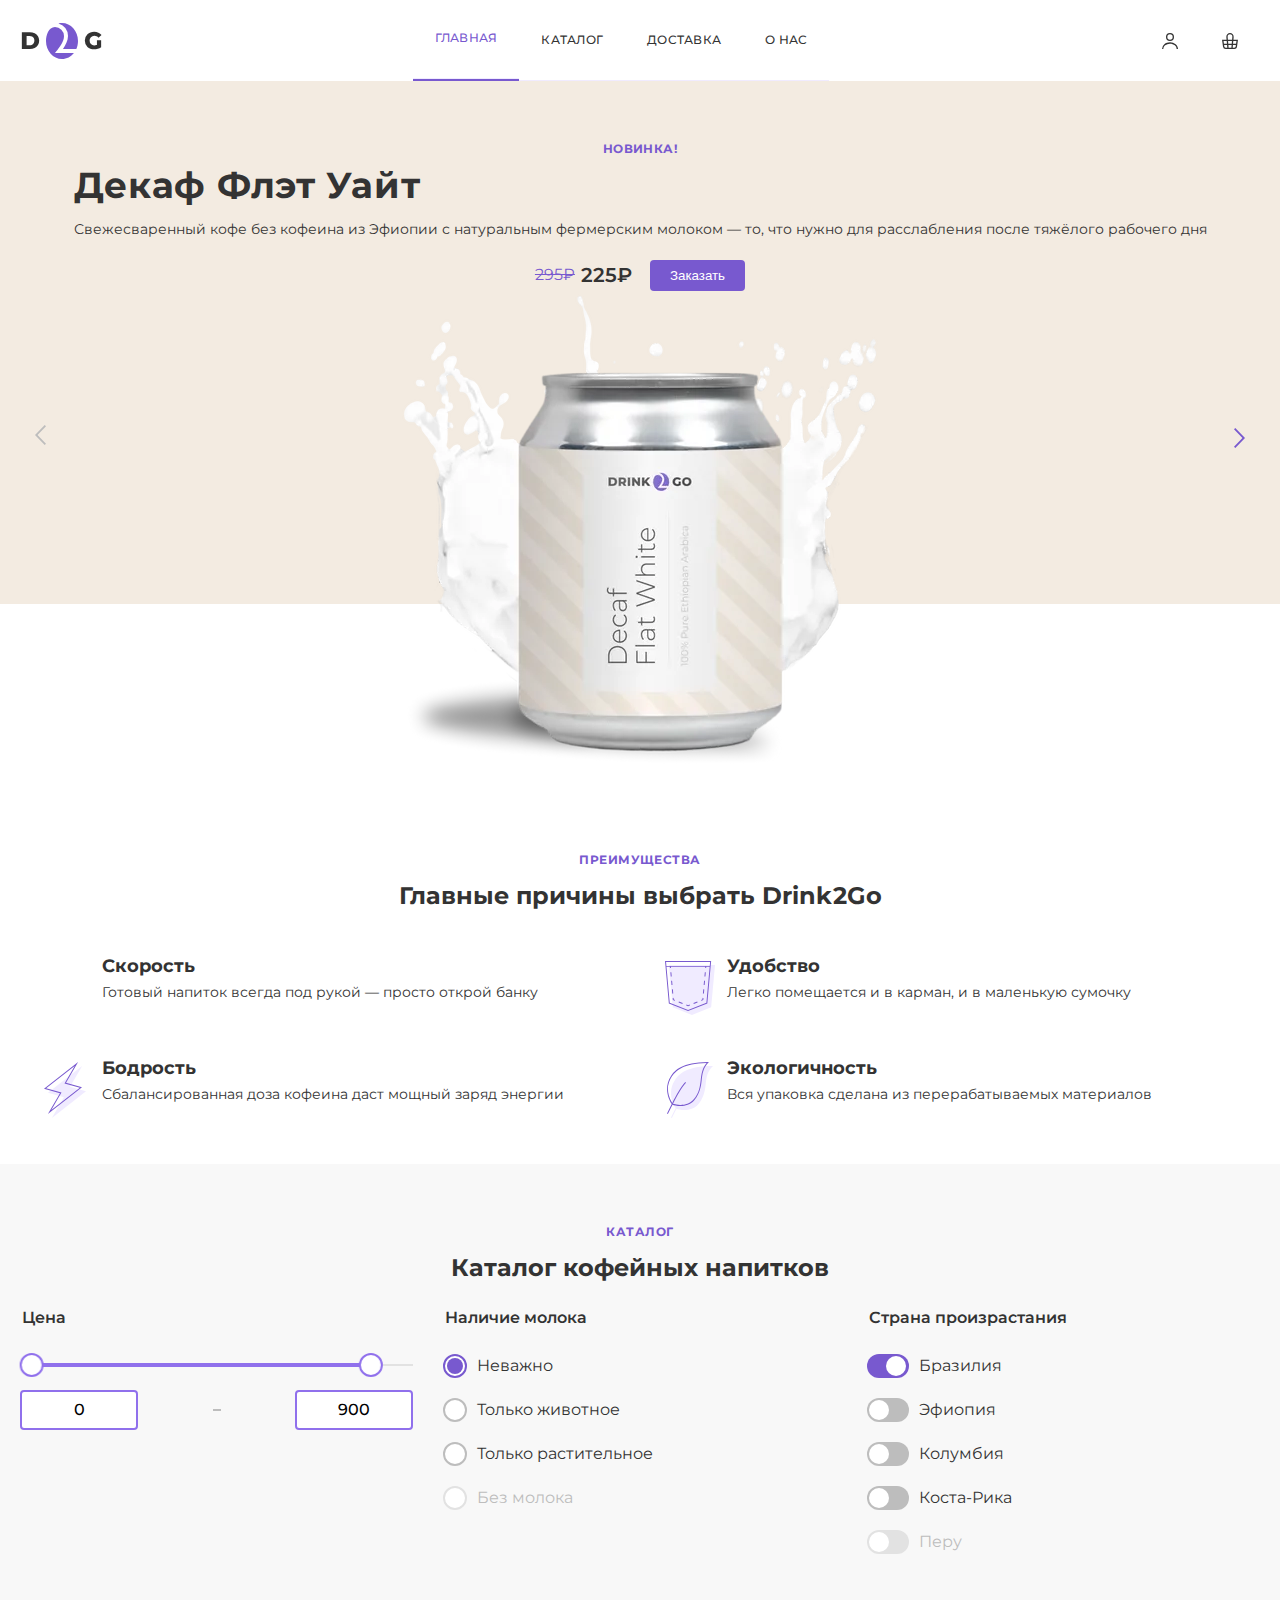
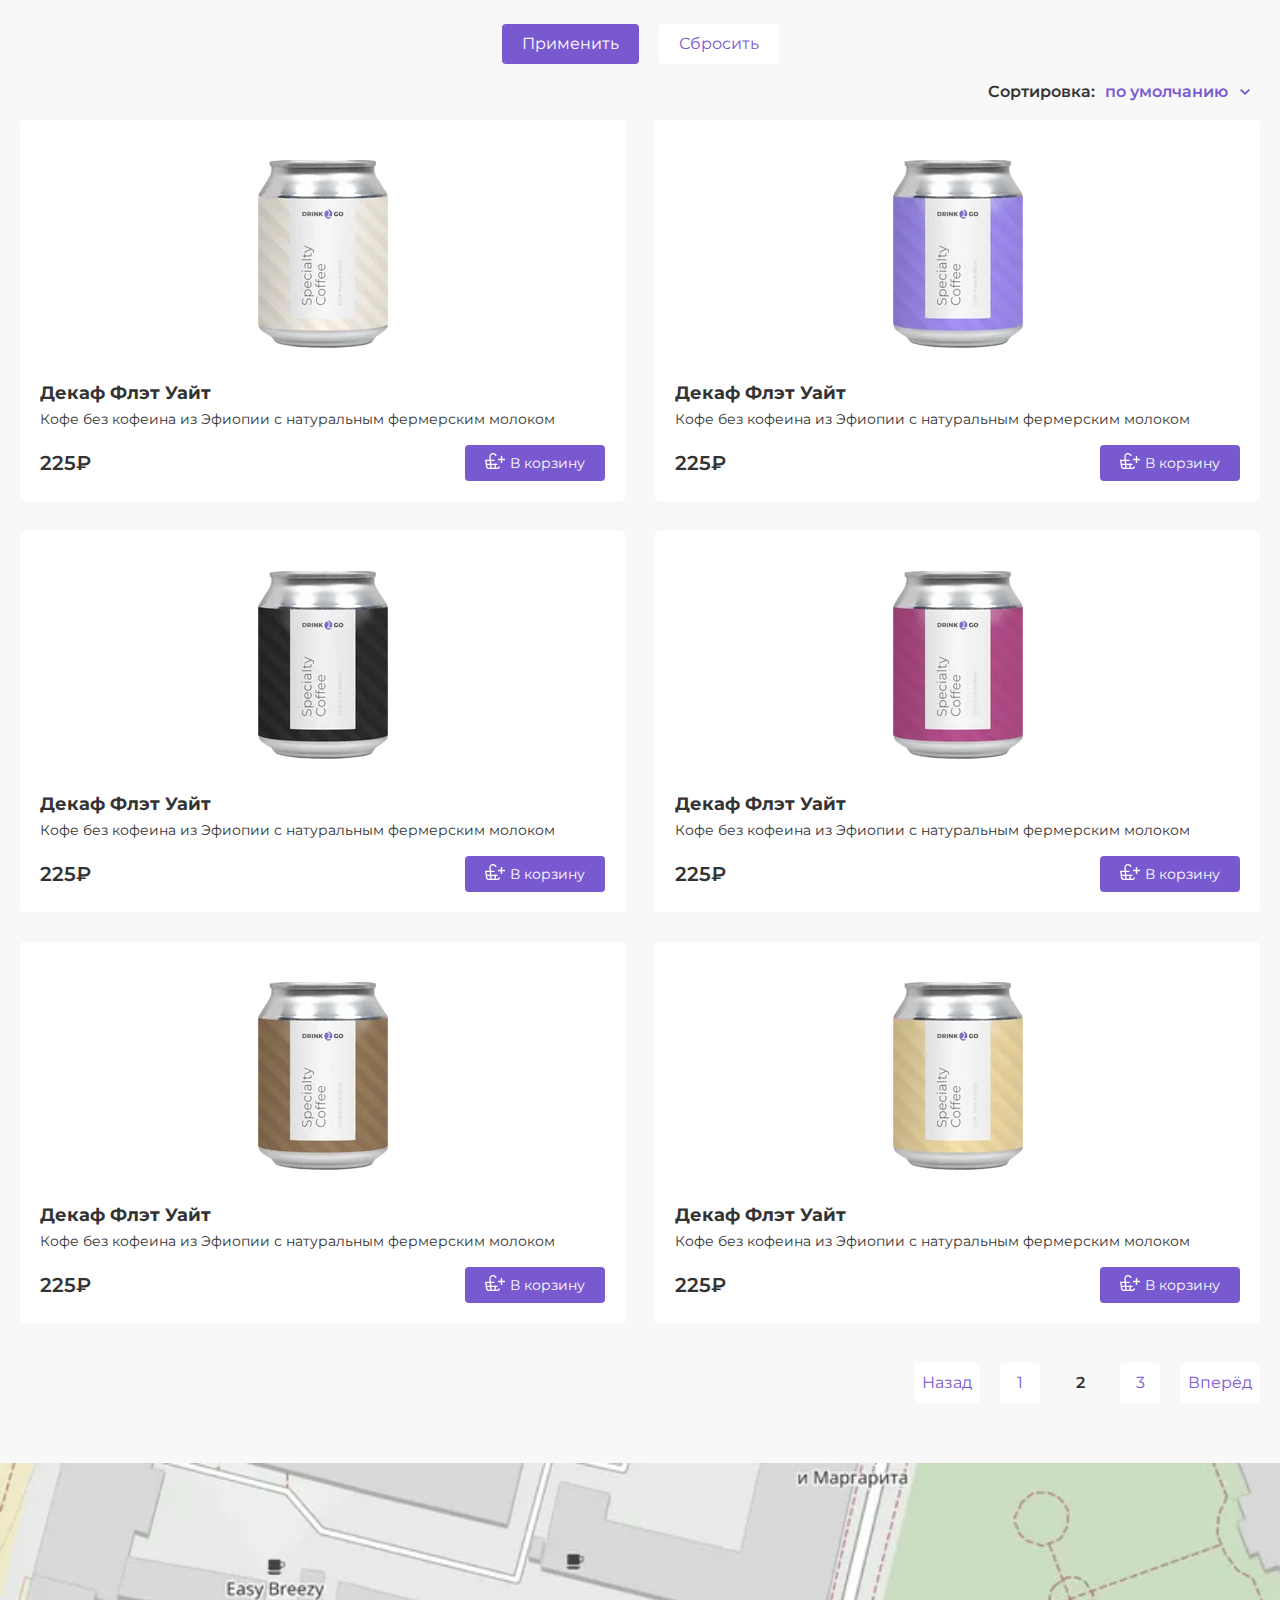
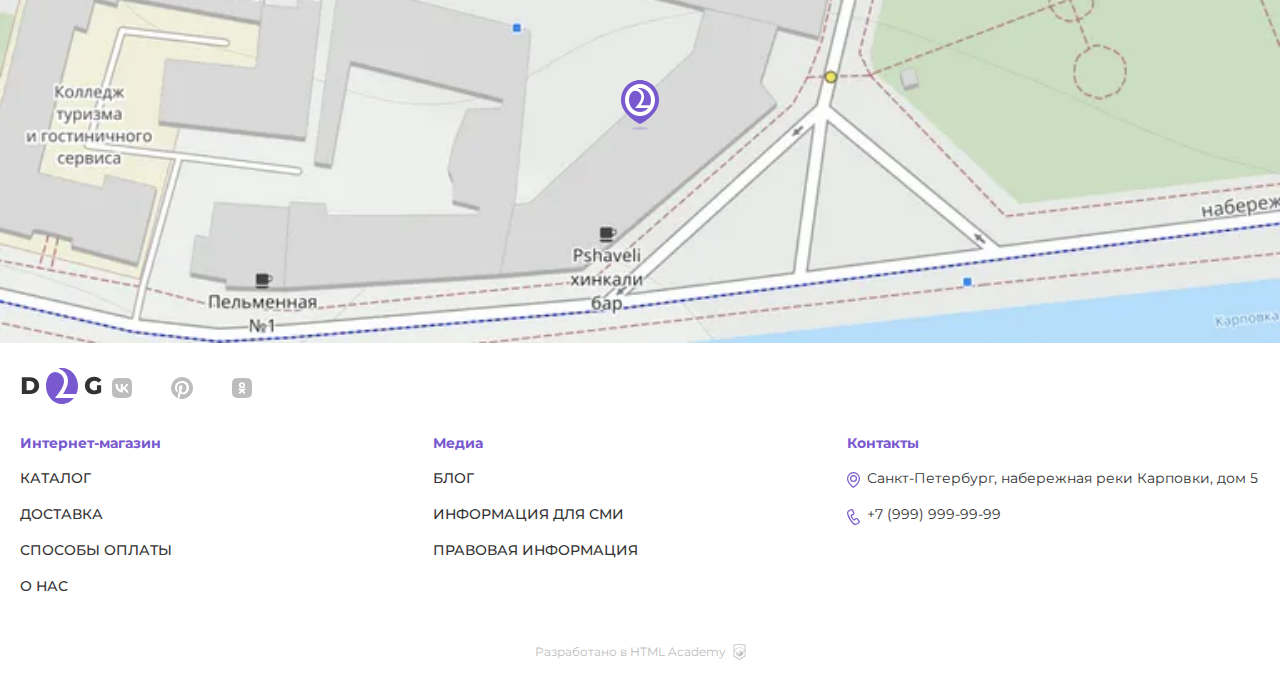
==== index.html @ f498d1af "Deploying to gh-pages from @ AvtRikki/Drink2Go@8fb03820851512183f40171fbf98a2925f8abeae 🚀" ====
<!DOCTYPE html><html class="page" lang="ru"><head><meta charset="UTF-8"><title>Drink2Go</title><meta name="viewport" content="width=device-width,initial-scale=1"><link rel="icon" href="favicon.ico"><link rel="icon" href="favicons/favicon.svg" type="image/svg+xml"><link rel="apple-touch-icon" href="favicons/180.png"><link rel="manifest" href="manifest.webmanifest"><link rel="preload" href="#" type="font/woff2" as="font"><link rel="stylesheet" href="styles/styles.css"></head><body class="page__body"><header class="header" data-test="header"><div class="header__container page__container"><div class="header__logo"><a class="header__logo-link" href="index.html"><picture><source type="image/svg+xml" media="(min-width: 1440px)" srcset="images/logo-desktop.svg" width="170" height="36"><source type="image/svg+xml" media="(min-width: 768px)" srcset="images/logo-tablet.svg" width="82" height="36"><img class="header__logo-image" src="images/logo-title.svg" width="32" height="36" alt="Логотип компании Drink2Go"></picture></a></div><h1 class="header__title">Интернет-магазин кофейных напитков</h1><nav class="main-nav main-nav--closed"><ul class="main-nav__list site-list"><li class="site-list__item site-list__item--active"><a class="site-list__link link" href="index.html">Главная</a></li><li class="site-list__item"><a class="site-list__link link" href="catalog.html">Каталог</a></li><li class="site-list__item"><a class="site-list__link link" href="delivery.html">Доставка</a></li><li><a class="site-list__link link" href="about.html">О нас</a></li></ul></nav><ul class="main-nav__activities activities"><li class="activities__item"><a class="activities__link link" href="#"><svg class="activities__user-icon" width="16" height="16" viewBox="0 0 16 16" fill="none" xmlns="http://www.w3.org/2000/svg"><path fill-rule="evenodd" clip-rule="evenodd" d="M10.67 4a2.67 2.67 0 1 1-5.34 0 2.67 2.67 0 0 1 5.34 0Zm1.33 0a4 4 0 1 1-8 0 4 4 0 0 1 8 0Zm-8.8 8.31a7.55 7.55 0 0 1 4.8-1.64c1.84 0 3.56.6 4.8 1.64a4.83 4.83 0 0 1 1.87 3.69h1.33c0-1.77-.84-3.46-2.34-4.71a8.88 8.88 0 0 0-5.66-1.96c-2.12 0-4.16.7-5.66 1.96a6.16 6.16 0 0 0-2.34 4.71h1.33c0-1.33.63-2.66 1.87-3.69Z" fill="currentColor"/></svg> <span class="activities__item-title">Войти</span></a></li><li class="activities__item"><a class="activities__link link" href="#"><svg class="activities__cart-icon" width="16" height="16" viewBox="0 0 16 16" fill="none" xmlns="http://www.w3.org/2000/svg"><path fill-rule="evenodd" clip-rule="evenodd" d="m5.66 3.88.23 2.79h4.22l.23-2.8a2.35 2.35 0 1 0-4.68 0Zm5.78 2.79.23-2.68a3.68 3.68 0 1 0-7.34 0l.23 2.68h-4.56l.19 1.33.82 5.71a2.67 2.67 0 0 0 2.64 2.29h8.7c1.33 0 2.46-.98 2.64-2.29l.82-5.71.19-1.33h-4.55Zm-.1 1.33h-.06l-.22 2.67h3.02l.38-2.67h-3.13Zm-1.4 0h-3.88l.22 2.67h3.44l.22-2.67Zm-5.22 0h-3.18l.38 2.67h3.02l-.22-2.67Zm1.9 6.67-.23-2.67h3.22l-.22 2.67h-2.78Zm4.33-2.67-.23 2.67h1.63c.67 0 1.23-.5 1.32-1.15l.22-1.52h-2.94Zm-5.9 0 .23 2.67h-1.63c-.67 0-1.23-.5-1.32-1.15l-.22-1.52h2.94Z" fill="currentColor"/></svg> <span class="activities__item-title">Корзина</span></a></li></ul><button class="main-nav__toggle link js-toggle-button" type="button"><span class="visually-hidden">Открыть меню.</span></button></div></header><main><section class="hero" data-test="hero"><h2 class="visually-hidden">Новинки нашего магазина.</h2><ul class="hero__slider"><li class="hero__item hero__item--active"><div class="hero__container"><div class="hero__image-wrapper"><picture><source type="image/webp" media="(min-width: 1440px)" srcset="images/hero-desktop-1@1x.webp, images/hero-desktop-1@2x.webp 2x" width="600" height="600"><source type="image/webp" media="(min-width: 768px)" srcset="images/hero-tablet-1@1x.webp, images/hero-tablet-1@2x.webp 2x" width="476" height="476"><source type="image/webp" srcset="images/hero-mobile-1@1x.webp, images/hero-mobile-1@2x.webp 2x" width="280" height="280"><source type="image/png" media="(min-width: 1440px)" srcset="images/hero-desktop-1@1x.png, images/hero-desktop-1@2x.png 2x" width="600" height="600"><source type="image/png" media="(min-width: 768px)" srcset="images/hero-tablet-1@1x.png, images/hero-tablet-1@2x.png 2x" width="476" height="476"><img class="hero__image" src="images/hero-mobile-1@1x.png" srcset="images/hero-mobile-1@2x.png 2x" width="280" height="280" alt="Банка безкофеинового кофе Декаф Флэт Уайт"></picture></div><div class="hero__content-wrapper"><p class="hero__label section-title">Новинка!</p><p class="hero__title">Декаф Флэт Уайт</p><p class="hero__description">Свежесваренный кофе без кофеина из Эфиопии с натуральным фермерским молоком — то, что нужно для расслабления после тяжёлого рабочего дня</p><div class="hero__advertisement advertisement"><p class="advertisement__price-before">295&#8381;</p><p class="advertisement__price-after">225&#8381;</p><button class="hero__make-order button button--primary" type="button">Заказать</button></div></div></div></li><li class="hero__item"><div class="hero__container"><div class="hero__image-wrapper"><picture><source type="image/webp" media="(min-width: 1440px)" srcset="images/hero-desktop-2@1x.webp, images/hero-desktop-2@2x.webp 2x" width="600" height="600"><source type="image/webp" media="(min-width: 768px)" srcset="images/hero-tablet-2@1x.webp, images/hero-tablet-2@2x.webp 2x" width="476" height="476"><source type="image/webp" srcset="images/hero-mobile-2@1x.webp, images/hero-mobile-2@2x.webp 2x" width="280" height="280"><source type="image/png" media="(min-width: 1440px)" srcset="images/hero-desktop-2@1x.png, images/hero-desktop-2@2x.png 2x" width="600" height="600"><source type="image/png" media="(min-width: 768px)" srcset="images/hero-tablet-2@1x.png, images/hero-tablet-2@2x.png 2x" width="476" height="476"><img class="hero__image" src="images/hero-mobile-2@1x.png" srcset="images/hero-mobile-2@2x.png 2x" width="280" height="280" alt="Банка безкофеинового кофе Декаф Флэт Уайт"></picture></div><div class="hero__content-wrapper"><p class="hero__label section-title">Новинка!</p><p class="hero__title">Лавандовый Латте</p><p class="hero__description">Невероятное сочетание перуанской высокогорной арабики с молоком ламы и лавандовым сиропом унесёт вас прямо на вершину Радужных гор</p><div class="hero__advertisement advertisement"><p class="advertisement__price-before">285&#8381;</p><p class="advertisement__price-after">265&#8381;</p><button class="hero__make-order button button--primary" type="button">Заказать</button></div></div></div></li><li class="hero__item"><div class="hero__container"><div class="hero__image-wrapper"><picture><source type="image/webp" media="(min-width: 1440px)" srcset="images/hero-desktop-3@1x.webp, images/hero-desktop-3@2x.webp 2x" width="600" height="600"><source type="image/webp" media="(min-width: 768px)" srcset="images/hero-tablet-3@1x.webp, images/hero-tablet-3@2x.webp 2x" width="476" height="476"><source type="image/webp" srcset="images/hero-mobile-3@1x.webp, images/hero-mobile-3@2x.webp 2x" width="280" height="280"><source type="image/png" media="(min-width: 1440px)" srcset="images/hero-desktop-3@1x.png, images/hero-desktop-3@2x.png 2x" width="600" height="600"><source type="image/png" media="(min-width: 768px)" srcset="images/hero-tablet-3@1x.png, images/hero-tablet-3@2x.png 2x" width="476" height="476"><img class="hero__image" src="images/hero-mobile-3@1x.png" srcset="images/hero-mobile-3@2x.png 2x" width="280" height="280" alt="Банка безкофеинового кофе Декаф Флэт Уайт"></picture></div><div class="hero__content-wrapper"><p class="hero__label section-title">Новинка!</p><p class="hero__title">Тройной Эспрессо</p><p class="hero__description">Мощнее укола адреналина, чернее самой тёмной ночи, этот тройной эспрессо из Колумбии покажет вам, что такое настоящая бодрость</p><div class="hero__advertisement advertisement"><p class="advertisement__price-before">395&#8381;</p><p class="advertisement__price-after">375&#8381;</p><button class="hero__make-order button button--primary" type="button">Заказать</button></div></div></div></li></ul><div class="hero__pagination"><button class="hero__pagination-item hero__pagination-item--active" type="button"><span class="visually-hidden">Декаф Флэт Уайт</span></button> <button class="hero__pagination-item" type="button"><span class="visually-hidden">Лавандовый Латте</span></button> <button class="hero__pagination-item" type="button"><span class="visually-hidden">Тройной Эспрессо</span></button></div><div class="hero__slider-container"><div class="hero__slider-navigation"><button class="hero__page-button hero__page-button--before slider-button-prev" type="button" disabled="disabled"><span class="visually-hidden">Назад</span> <svg class="hero__page-button-icon" aria-hidden="true" focusable="false" width="11" height="20"><use href="icons/stack.svg#arrow-left-icon"></use></svg></button> <button class="hero__page-button hero__page-button--after slider-button-next" type="button"><span class="visually-hidden">Вперед</span> <svg class="hero__page-button-icon" aria-hidden="true" focusable="false" width="11" height="20"><use href="icons/stack.svg#arrow-left-icon"></use></svg></button></div></div></section><section class="advantages" data-test="features"><div class="page__container"><h2 class="advantages__title section-title">Преимущества</h2><p class="advantages__description">Главные причины выбрать Drink2Go</p><ul class="advantages__list"><li class="advantages__item advantages__item--speed"><h3 class="advantages__item-title">Скорость</h3><p class="advantages__item-description">Готовый напиток всегда под рукой — просто открой банку</p></li><li class="advantages__item advantages__item--convenience"><h3 class="advantages__item-title">Удобство</h3><p class="advantages__item-description">Легко помещается и в карман, и в маленькую сумочку</p></li><li class="advantages__item advantages__item--cheerfulness"><h3 class="advantages__item-title">Бодрость</h3><p class="advantages__item-description">Сбалансированная доза кофеина даст мощный заряд энергии</p></li><li class="advantages__item advantages__item--ecology"><h3 class="advantages__item-title">Экологичность</h3><p class="advantages__item-description">Вся упаковка сделана из перерабатываемых материалов</p></li></ul></div></section><section class="catalog page__container" data-test="catalog"><div class="catalog__container"><h2 class="catalog__title section-title">Каталог</h2><p class="catalog__description">Каталог кофейных напитков</p><form class="catalog__form form" id="catalog-filter" action="https://echo.htmlacademy.ru" method="get"><fieldset class="form__group"><legend class="form__title">Цена</legend><div class="form__slider"></div><div class="form__slider-inputs"><label class="form__filter-input-label"><span class="visually-hidden">Цена от.</span> <input class="form__slider-input form__slider-min" type="number" name="min-price" placeholder="0"></label> <label class="form__filter-input-label"><span class="visually-hidden">Цена до.</span> <input class="form__slider-input form__slider-max" type="number" name="max-price" placeholder="900" value="900"></label></div></fieldset><fieldset class="form__group"><legend class="form__title">Наличие молока</legend><ul class="form__filter-items"><li class="form__filter-item"><label class="form__filter-input-label"><input class="form__control-input visually-hidden" type="radio" value="no-matter" name="milk-inclusion" checked="checked"> <span class="form__filter-input-mark form__radio-mark"></span> <span class="form__filter-input-title form__text">Неважно</span></label></li><li class="form__filter-item"><label class="form__filter-input-label"><input class="form__control-input visually-hidden" type="radio" value="animal-only" name="milk-inclusion"> <span class="form__filter-input-mark form__radio-mark"></span> <span class="form__filter-input-title form__text">Только животное</span></label></li><li class="form__filter-item"><label class="form__filter-input-label"><input class="form__control-input visually-hidden" type="radio" value="plant-only" name="milk-inclusion"> <span class="form__filter-input-mark form__radio-mark"></span> <span class="form__filter-input-title form__text">Только растительное</span></label></li><li class="form__filter-item"><label class="form__filter-input-label"><input class="form__control-input visually-hidden" type="radio" value="no-milk" name="milk-inclusion" disabled="disabled"> <span class="form__filter-input-mark form__radio-mark"></span> <span class="form__filter-input-title form__text">Без молока</span></label></li></ul></fieldset><fieldset class="form__group"><legend class="form__title">Страна произрастания</legend><ul class="form__filter-items"><li class="form__filter-item"><label class="form__filter-input-label"><input class="form__control-input visually-hidden" type="checkbox" name="brazil" checked="checked"> <span class="form__filter-input-mark form__check-mark"></span> <span class="form__filter-input-title form__text">Бразилия</span></label></li><li class="form__filter-item"><label class="form__filter-input-label"><input class="form__control-input visually-hidden" type="checkbox" name="ethiopia"> <span class="form__filter-input-mark form__check-mark"></span> <span class="form__filter-input-title form__text">Эфиопия</span></label></li><li class="form__filter-item"><label class="form__filter-input-label"><input class="form__control-input visually-hidden" type="checkbox" name="colombia"> <span class="form__filter-input-mark form__check-mark"></span> <span class="form__filter-input-title form__text">Колумбия</span></label></li><li class="form__filter-item"><label class="form__filter-input-label"><input class="form__control-input visually-hidden" type="checkbox" name="costa-rica"> <span class="form__filter-input-mark form__check-mark"></span> <span class="form__filter-input-title form__text">Коста-Рика</span></label></li><li class="form__filter-item"><label class="form__filter-input-label"><input class="form__control-input visually-hidden" type="checkbox" name="peru" disabled="disabled"> <span class="form__filter-input-mark form__check-mark"></span> <span class="form__filter-input-title form__text">Перу</span></label></li></ul></fieldset><div class="form__group form__group--buttons"><button class="form__button button button--primary" type="submit">Применить</button> <button class="form__button button button--secondary" type="reset">Сбросить</button></div></form><div class="catalog__filters"><p class="catalog__sorting-title">Сортировка:</p><div class="catalog__sorting-wrapper"><select class="catalog__sorting" name="catalog-sorting" aria-label="Сортировка"><option class="catalog__sorting-item" value="default" selected="selected">по умолчанию</option><option class="catalog__sorting-item" value="expensive-first">возрастание</option><option class="catalog__sorting-item" value="cheap-first">убывание</option></select></div></div><ul class="catalog__list"><li class="catalog-card"><a class="catalog-card__image-link" tabindex="-1" href="#"><picture><source type="image/webp" srcset="images/catalog/catalog-1@1x.webp, images/catalog/catalog-1@2x.webp 2x" width="130" height="188"><img class="catalog-card__image" src="images/catalog/catalog-1@1x.png" srcset="images/catalog/catalog-1@2x.png 2x" width="130" height="188" alt="Фото товара"></picture></a><h3 class="catalog-card__title"><a class="catalog-card__link" tabindex="-1" href="#">Декаф Флэт Уайт</a></h3><p class="catalog-card__description">Кофе без кофеина из Эфиопии с натуральным фермерским молоком</p><div class="catalog-card__price-wrapper"><span class="catalog-card__price">225₽</span> <a class="catalog-card__button button button--primary" href="#">В корзину</a></div></li><li class="catalog-card"><a class="catalog-card__image-link" tabindex="-1" href="#"><picture><source type="image/webp" srcset="images/catalog/catalog-2@1x.webp, images/catalog/catalog-2@2x.webp 2x" width="130" height="188"><img class="catalog-card__image" src="images/catalog/catalog-2@1x.png" srcset="images/catalog/catalog-2@2x.png 2x" width="130" height="188" alt="Фото товара"></picture></a><h3 class="catalog-card__title"><a class="catalog-card__link" tabindex="-1" href="#">Декаф Флэт Уайт</a></h3><p class="catalog-card__description">Кофе без кофеина из Эфиопии с натуральным фермерским молоком</p><div class="catalog-card__price-wrapper"><span class="catalog-card__price">225₽</span> <a class="catalog-card__button button button--primary" href="#">В корзину</a></div></li><li class="catalog-card"><a class="catalog-card__image-link" tabindex="-1" href="#"><picture><source type="image/webp" srcset="images/catalog/catalog-3@1x.webp, images/catalog/catalog-3@2x.webp 2x" width="130" height="188"><img class="catalog-card__image" src="images/catalog/catalog-3@1x.png" srcset="images/catalog/catalog-3@2x.png 2x" width="130" height="188" alt="Фото товара"></picture></a><h3 class="catalog-card__title"><a class="catalog-card__link" tabindex="-1" href="#">Декаф Флэт Уайт</a></h3><p class="catalog-card__description">Кофе без кофеина из Эфиопии с натуральным фермерским молоком</p><div class="catalog-card__price-wrapper"><span class="catalog-card__price">225₽</span> <a class="catalog-card__button button button--primary" href="#">В корзину</a></div></li><li class="catalog-card"><a class="catalog-card__image-link" tabindex="-1" href="#"><picture><source type="image/webp" srcset="images/catalog/catalog-4@1x.webp, images/catalog/catalog-4@2x.webp 2x" width="130" height="188"><img class="catalog-card__image" src="images/catalog/catalog-4@1x.png" srcset="images/catalog/catalog-4@2x.png 2x" width="130" height="188" alt="Фото товара"></picture></a><h3 class="catalog-card__title"><a class="catalog-card__link" tabindex="-1" href="#">Декаф Флэт Уайт</a></h3><p class="catalog-card__description">Кофе без кофеина из Эфиопии с натуральным фермерским молоком</p><div class="catalog-card__price-wrapper"><span class="catalog-card__price">225₽</span> <a class="catalog-card__button button button--primary" href="#">В корзину</a></div></li><li class="catalog-card"><a class="catalog-card__image-link" tabindex="-1" href="#"><picture><source type="image/webp" srcset="images/catalog/catalog-5@1x.webp, images/catalog/catalog-5@2x.webp 2x" width="130" height="188"><img class="catalog-card__image" src="images/catalog/catalog-5@1x.png" srcset="images/catalog/catalog-5@2x.png 2x" width="130" height="188" alt="Фото товара"></picture></a><h3 class="catalog-card__title"><a class="catalog-card__link" tabindex="-1" href="#">Декаф Флэт Уайт</a></h3><p class="catalog-card__description">Кофе без кофеина из Эфиопии с натуральным фермерским молоком</p><div class="catalog-card__price-wrapper"><span class="catalog-card__price">225₽</span> <a class="catalog-card__button button button--primary" href="#">В корзину</a></div></li><li class="catalog-card"><a class="catalog-card__image-link" tabindex="-1" href="#"><picture><source type="image/webp" srcset="images/catalog/catalog-6@1x.webp, images/catalog/catalog-6@2x.webp 2x" width="130" height="188"><img class="catalog-card__image" src="images/catalog/catalog-6@1x.png" srcset="images/catalog/catalog-6@2x.png 2x" width="130" height="188" alt="Фото товара"></picture></a><h3 class="catalog-card__title"><a class="catalog-card__link" tabindex="-1" href="#">Декаф Флэт Уайт</a></h3><p class="catalog-card__description">Кофе без кофеина из Эфиопии с натуральным фермерским молоком</p><div class="catalog-card__price-wrapper"><span class="catalog-card__price">225₽</span> <a class="catalog-card__button button button--primary" href="#">В корзину</a></div></li></ul><div class="catalog__navigation pagination"><ul class="pagination__list"><li class="pagination__item"><a class="pagination__link pagination__link-previous link" href="#"><span class="pagination__link-button">Назад</span> <svg class="pagination__link-icon" aria-hidden="true" focusable="false" width="6" height="10"><use href="icons/stack.svg#page-prev-icon"></use></svg></a></li><li class="pagination__item"><a class="pagination__link link" href="#">1</a></li><li class="pagination__item"><a class="pagination__link pagination__link--active link" href="#">2</a></li><li class="pagination__item"><a class="pagination__link link" href="#">3</a></li><li class="pagination__item"><a class="pagination__link pagination__link-next link" href="#"><span class="pagination__link-button">Вперёд</span> <svg class="pagination__link-icon" aria-hidden="true" focusable="false" width="6" height="10"><use href="icons/stack.svg#page-next-icon"></use></svg></a></li></ul></div></div></section><section class="address" data-test="map"><h2 class="visually-hidden">Карта с адресом компании.</h2><div class="address__wrapper"><picture><source type="image/webp" media="(min-width: 1440px)" srcset="images/address-map-desktop@1x.webp, images/address-map-desktop@2x.webp 2x" width="1440" height="540"><source type="image/webp" media="(min-width: 768px)" srcset="images/address-map-tablet@1x.webp, images/address-map-tablet@2x.webp 2x" width="768" height="480"><source type="image/webp" srcset="images/address-map-mobile@1x.webp, images/address-map-mobile@2x.webp 2x" width="320" height="420"><source type="image/png" media="(min-width: 1440px)" srcset="images/address-map-desktop@1x.png, images/address-map-desktop@2x.png 2x" width="1440" height="540"><source type="image/png" media="(min-width: 768px)" srcset="images/address-map-tablet@1x.png, images/address-map-tablet@2x.png 2x" width="768" height="480"><img class="address__map" src="images/address-map-mobile@1x.png" srcset="images/address-map-mobile@2x.png 2x" width="320" height="420" alt="Карта с адресом компании."></picture></div></section></main><footer class="footer" data-test="footer"><div class="footer__container page__container"><a class="footer__logo" href="index.html"><picture><source type="image/svg+xml" media="(min-width: 1440px)" srcset="images/logo-desktop.svg" width="170" height="36"><img class="footer__logo-image" src="images/logo-tablet.svg" width="82" height="36" alt="Логотип компании Drink2Go"></picture></a><p class="footer__logo-description">Интернет-магазин кофейных напитков</p><ul class="footer__social social"><li class="social__item"><a class="social__link" href="https://vk.com/htmlacademy"><span class="visually-hidden">Мы в Вконтакте.</span> <svg aria-hidden="true" focusable="false" width="20" height="20"><use href="icons/stack.svg#vk-icon"></use></svg></a></li><li class="social__item"><a class="social__link" href="https://www.youtube.com/user/htmlacademyru"><span class="visually-hidden">Мы в Printerest.</span> <svg aria-hidden="true" focusable="false" width="22" height="22"><use href="icons/stack.svg#printerest-icon"></use></svg></a></li><li class="social__item"><a class="social__link" href="https://t.me/htmlacademy"><span class="visually-hidden">Мы в Одноклассниках.</span> <svg aria-hidden="true" focusable="false" width="20" height="20"><use href="icons/stack.svg#ok-icon"></use></svg></a></li></ul><ul class="footer__navigation-list"><li class="footer__navigation-item navigation-topic"><h2 class="navigation-topic__title">Интернет-магазин</h2><ul class="navigation-topic__list"><li class="navigation-topic__item"><a class="navigation-topic__item-link" href="#">Каталог</a></li><li class="navigation-topic__item"><a class="navigation-topic__item-link" href="#">Доставка</a></li><li class="navigation-topic__item"><a class="navigation-topic__item-link" href="#">Способы оплаты</a></li><li class="navigation-topic__item"><a class="navigation-topic__item-link" href="#">О нас</a></li></ul></li><li class="footer__navigation-item navigation-topic"><h2 class="navigation-topic__title">Медиа</h2><ul class="navigation-topic__list"><li class="navigation-topic__item"><a class="navigation-topic__item-link" href="#">Блог</a></li><li class="navigation-topic__item"><a class="navigation-topic__item-link" href="#">Информация для СМИ</a></li><li class="navigation-topic__item"><a class="navigation-topic__item-link" href="#">Правовая информация</a></li></ul></li><li class="footer__navigation-item navigation-topic"><h2 class="navigation-topic__title">Контакты</h2><ul class="navigation-topic__list contacts"><li class="navigation-topic__item"><a class="navigation-topic__item-link" href="#"><address class="contacts__link contacts__link--address">Санкт-Петербург, набережная реки Карповки, дом 5</address></a></li><li class="navigation-topic__item"><a class="navigation-topic__item-link contacts__link contacts__link--telephone" href="tel:+79999999999">+7 (999) 999-99-99</a></li></ul></li></ul><div class="footer__developer"><p class="footer__developer-label"><span>Разработано в</span> <a class="footer__developer-link" href="https://htmlacademy.ru/intensive/adaptive"><span>HTML Academy</span></a></p></div></div></footer><script src="vendor/nouislider/nouislider.js" defer="defer"></script><script src="scripts/index.js" type="module"></script></body></html>
---- styles/styles.css ----
@import "../vendor/nouislider/nouislider.css";*,:after,:before{box-sizing:border-box}@font-face{font-family:Montserrat;font-weight:400;font-style:normal;font-display:swap;src:url(../fonts/montserrat-400.woff2)format("woff2"),url(fonts/montserrat-400.woff)format("woff")}@font-face{font-family:Montserrat;font-weight:500;font-style:normal;font-display:swap;src:url(../fonts/montserrat-500.woff2)format("woff2"),url(fonts/montserrat-500.woff)format("woff")}@font-face{font-family:Montserrat;font-weight:600;font-style:normal;font-display:swap;src:url(../fonts/montserrat-600.woff2)format("woff2"),url(fonts/montserrat-600.woff)format("woff")}@font-face{font-family:Montserrat;font-weight:700;font-style:normal;font-display:swap;src:url(../fonts/montserrat-700.woff2)format("woff2"),url(fonts/montserrat-700.woff)format("woff")}@font-face{font-family:Montserrat;font-weight:800;font-style:normal;font-display:swap;src:url(../fonts/montserrat-800.woff2)format("woff2"),url(fonts/montserrat-800.woff)format("woff")}.visually-hidden{white-space:nowrap;clip:rect(0 0 0 0);border:0;width:1px;height:1px;margin:-1px;padding:0;position:absolute;overflow:hidden}.page{box-sizing:border-box;height:100%}.page__body{color:#333;background-color:#fff;flex-direction:column;height:100%;margin:0;padding:0;font-family:Montserrat,Arial,sans-serif;font-size:14px;font-style:normal;font-weight:400;line-height:20px;display:flex}.page__container{max-width:1440px;margin:0 auto;padding:0 20px}.button{cursor:pointer;text-align:center;border:0;border-radius:4px;padding:8px 20px;text-decoration:none;display:inline-block}.button--primary{color:#fff;background-color:#7859cf}.button--primary:hover,.button--primary:focus{background-color:#9070ec}.button--primary:active{background-color:#593cac}.button--primary:disabled{background-color:#bdbdbd}.button--secondary{color:#7859cf;background-color:#fff}.button--secondary:hover,.button--secondary:focus{color:#fff;background-color:#9070ec}.button--secondary:active{color:#fff;background-color:#593cac}.button--secondary:disabled{color:#fff;background-color:#e2e2e2}.link{color:#333;background-color:#0000}.link:hover,.link:focus{color:#7859cf}.link:active{background-color:#f0ebff}.header{background-color:#fff}.header__container{flex-wrap:wrap;align-content:center;align-items:center;display:flex;position:relative}.header__logo{cursor:pointer;text-decoration:none}@media (width<=767px){.header__logo{margin-right:auto}}@media (width>=1440px){.header__logo{margin-right:20px}}.header__logo:hover{opacity:.8}.header__logo:active{opacity:.6}.header__logo-image{display:block}.header__title{margin:0;font-family:Montserrat,Arial,sans-serif;font-size:12px;font-style:normal;font-weight:400;line-height:16px;display:none}@media (width>=1440px){.header__title{max-width:150px;display:block}}@media (width>=768px){.main-nav{margin:0 auto}}@media (width<=767px){.main-nav--closed{display:none}.main-nav--opened{z-index:1;width:100%;display:block;position:absolute;top:100%;right:0}}.main-nav__list{text-transform:uppercase;flex-wrap:wrap;justify-content:center;width:100%;margin:0;padding:0;list-style:none;display:flex}@media (width<=767px){.main-nav__list{flex-direction:column}}.main-nav__activities{flex-wrap:wrap;justify-content:end;margin:0;padding:0;list-style:none;display:flex}.main-nav__toggle{cursor:pointer;border:none;width:60px;height:60px;margin-right:-20px}@media (width>=768px){.main-nav__toggle{display:none}}.main-nav--closed~.main-nav__toggle:before{content:"";background-color:#333;width:16px;height:2px;position:absolute;transform:translate(-50%);box-shadow:0 5px #333,0 -6px #333}.main-nav--opened~.main-nav__toggle:before,.main-nav--opened~.main-nav__toggle:after{content:"";background-color:#333;width:16px;height:2px;position:absolute}.main-nav--opened~.main-nav__toggle:after{transform:translate(-50%)rotate(45deg)}.main-nav--opened~.main-nav__toggle:before{transform:translate(-50%)rotate(-45deg)}.site-list{text-transform:uppercase;flex-wrap:wrap;margin:0;padding:0;font-family:inherit;font-size:12px;font-style:normal;font-weight:400;line-height:16px;list-style:none;display:flex}@media (width<=767px){.site-list__item:first-child .site-list__link{border-top:1px solid #f0ebff}}@media (width>=768px){.site-list__item{height:100%}.site-list__item--active{border-bottom:2px solid #7859cf;margin-top:-2px}.site-list__item--active .site-list__link{color:#7859cf}}.site-list__link{text-align:center;text-transform:uppercase;letter-spacing:.02em;color:#333;background-color:#fff;border-bottom:1px solid #f0ebff;font-family:Montserrat,Arial,sans-serif;font-size:12px;font-style:normal;font-weight:500;line-height:16px;text-decoration:none;display:block;position:relative}@media (width<=767px){.site-list__link{padding:20px 20px 21px}}@media (width>=768px){.site-list__link{padding:32px 22px}}.activities{flex-wrap:wrap;justify-content:end;display:flex}.activities__link{color:#333;text-transform:uppercase;justify-content:center;align-items:center;text-decoration:none;display:flex}@media (width<=767px){.activities__link{width:60px;height:60px}}@media (width>=768px){.activities__link{width:60px;height:80px;padding:32px 22px}}@media (width>=1440px){.activities__link{gap:8px;width:auto;height:auto;display:flex}}.activities__item-title{display:none}@media (width>=1440px){.activities__item-title{text-transform:uppercase;letter-spacing:.02em;font-family:Montserrat,Arial,sans-serif;font-size:12px;font-style:normal;font-weight:500;line-height:16px;display:block}}.hero{max-width:1440px;margin:0 auto;position:relative}.hero__image-wrapper{grid-area:image;display:block}@media (width>=768px){.hero__image-wrapper{order:2}}.hero__slider{margin:0;padding:0;list-style:none;display:grid}.hero__item{visibility:hidden;grid-area:1/1/-1/-1}@media (width<=767px){.hero__item:nth-child(n){background-color:#f3ebe1}.hero__item:nth-child(2n){background-color:#eae6fc}.hero__item:nth-child(3n){background-color:#e5e6e8}}@media (width>=768px){.hero__item:nth-child(n){background-color:unset;background-image:linear-gradient(0deg,#0000 188px,#f3ebe1 188px)}.hero__item:nth-child(2n){background-color:unset;background-image:linear-gradient(0deg,#0000 188px,#eae6fc 188px)}.hero__item:nth-child(3n){background-color:unset;background-image:linear-gradient(0deg,#0000 188px,#e5e6e8 188px)}}@media (width>=1440px){.hero__item:nth-child(n){background-color:#f3ebe1;background-image:none}.hero__item:nth-child(2n){background-color:#eae6fc;background-image:none}.hero__item:nth-child(3n){background-color:#e5e6e8;background-image:none}}.hero__item--active{visibility:visible}.hero__content-wrapper{grid-area:content}@media (width>=1440px){.hero__content-wrapper{text-align:left;flex-direction:column;justify-content:center;padding-bottom:8px;display:flex}}.hero__container{flex-direction:column;align-items:center;height:100%;display:flex}@media (width<=767px){.hero__container{padding:20px 20px 60px}}@media (width>=768px){.hero__container{padding:60px 20px 20px}}@media (width>=1440px){.hero__container{grid-template-columns:1fr 1fr;grid-template-areas:"image content";gap:30px;display:grid}}.hero__label{margin:0}.hero__title{letter-spacing:.02em;margin:4px 0 10px;font-family:Montserrat,Arial,sans-serif;font-size:36px;font-style:normal;font-weight:700;line-height:48px}@media (width<=767px){.hero__title{text-align:center}}@media (width>=1440px){.hero__title{text-align:left}}.hero__description{margin:0 0 20px}@media (width<=767px){.hero__description{text-align:center}}@media (width>=1440px){.hero__description{text-align:left}}.hero__slider-container{width:100%;height:100%;display:grid;position:absolute;inset:0}.hero__slider-navigation{justify-content:space-between;width:100%;max-width:1440px;height:100%;margin:0 auto;display:flex}@media (width<=767px){.hero__page-button-icon{margin:0 auto}}.hero__page-button{color:#7859cf;background-color:#0000;border:none}@media (width<=767px){.hero__page-button{width:20px}}@media (width>=768px){.hero__page-button{width:80px}}.hero__page-button:hover:not(:disabled),.hero__page-button:focus:not(:disabled){background:linear-gradient(90deg,#fff 0%,#0000 100%)}.hero__page-button:active:not(:disabled){background:linear-gradient(90deg,#7859cf40 0%,#7859cf00 100%)}.hero__page-button:disabled{color:#bdbdbd}.hero__page-button--after{transform:rotate(180deg)}.hero__pagination{z-index:1;margin:0;padding:0;list-style:none;display:none;position:absolute;bottom:60px;left:50%;transform:translate(50%)}@media (width>=1440px){.hero__pagination{gap:8px;display:flex}}.hero__pagination-item{cursor:pointer;background:#fff padding-box content-box;border:none;width:62px;height:24px;padding:10px 0}.hero__pagination-item:focus,.hero__pagination-item:hover{background-color:#7859cf40}.hero__pagination-item:active,.hero__pagination-item--active{background-color:#7859cf}.advertisement{justify-content:center;align-self:center;align-items:center;margin-top:auto;display:flex}.advertisement__price-before{color:#7859cf;margin:0 6px 0 0;font-family:Montserrat,Arial,sans-serif;font-size:16px;font-style:normal;font-weight:400;line-height:32px;text-decoration-line:line-through}.advertisement__price-after{margin:0 18px 0 0;font-family:Montserrat,Arial,sans-serif;font-size:20px;font-style:normal;font-weight:600;line-height:32px}.section-title{color:#7859cf;text-align:center;text-transform:uppercase;letter-spacing:.04em;font-family:Montserrat,Arial,sans-serif;font-size:12px;font-style:normal;font-weight:700;line-height:16px}.advantages{padding:50px 0 60px}.advantages__description{text-align:center;margin:0 0 36px;padding:0;font-family:Montserrat,Arial,sans-serif;font-size:24px;font-style:normal;font-weight:700;line-height:36px}.advantages__list{margin:0;padding:0;list-style:none}@media (width<=767px){.advantages__list{flex-direction:column;gap:32px;display:flex}}@media (width>=768px){.advantages__list{grid-template-columns:repeat(2,1fr);gap:50px 20px;padding-left:10px;display:grid}}@media (width>=1440px){.advantages__list{grid-template-columns:repeat(4,1fr);gap:50px 30px;padding-left:0}}.advantages__item{flex-direction:column;display:flex;position:relative}@media (width<=767px){.advantages__item{align-items:center}.advantages__item:before{content:"";width:50px;height:56px;margin:0 auto 10px;display:block}}@media (width>=768px){.advantages__item{padding-left:72px}.advantages__item:before{content:"";width:50px;height:56px;margin:0 auto 10px;display:block;position:absolute;top:10px;left:10px}}.advantages__item--speed:before{background:url(icons/stack.svg#time-icon) 50%/cover no-repeat}.advantages__item--convenience:before{background:url(../icons/stack.svg#shield-icon) 50%/cover no-repeat}.advantages__item--cheerfulness:before{background:url(../icons/stack.svg#sparc-icon) 50%/cover no-repeat}.advantages__item--ecology:before{background:url(../icons/stack.svg#leaf-icon) 50%/cover no-repeat}.advantages__item-title{margin:0;font-family:Montserrat,Arial,sans-serif;font-size:18px;font-style:normal;font-weight:700;line-height:32px}.advantages__item-description{margin:0}@media (width<=767px){.advantages__item-description{text-align:center}}@media (width>=768px){.form{grid-template-columns:repeat(3,1fr);gap:40px 30px;display:grid}}@media (width>=1440px){.form{flex-direction:column;display:flex}}.form__group{border:none;margin:0;padding:0}.form__title{margin-bottom:24px;font-family:Montserrat,Arial,sans-serif;font-size:16px;font-style:normal;font-weight:600;line-height:24px}.form__filter-items{text-align:left;margin:0 0 30px;padding:0;font-family:Montserrat,Arial,sans-serif;font-size:16px;font-style:normal;font-weight:400;line-height:24px;list-style:none}.form__filter-item{margin-bottom:20px}.form__filter-input-label{cursor:pointer;display:block;position:relative}.form__slider-inputs{background-image:linear-gradient(#bdbdbd,#bdbdbd);background-position:50%;background-repeat:no-repeat;background-size:8px 2px;justify-content:space-between;margin-bottom:24px;display:flex}.form__slider-input{text-align:center;-webkit-appearance:textfield;appearance:textfield;background-color:#fff;border:2px solid #9070ec;border-radius:4px;width:118px;height:40px;padding:8px 10px;font-family:Montserrat,Arial,sans-serif;font-size:16px;font-style:normal;font-weight:500;line-height:24px}.form__slider-input::-webkit-inner-spin-button{-webkit-appearance:none;appearance:none;margin:0}.form__slider-input::-webkit-outer-spin-button{-webkit-appearance:none;appearance:none;margin:0}.form__slider-input::placeholder{color:#bdbdbd}.form__slider-input:focus{outline:none}.form__slider-input:focus,.form__slider-input:hover{border-color:#593cac}.form__slider-input:disabled{color:#bdbdbd;background:#f8f8f8;border:2px solid #e2e2e2}.form__group--buttons{gap:20px;display:flex}@media (width<=767px){.form__group--buttons{flex-direction:column}}@media (width>=768px){.form__group--buttons{flex-direction:row;grid-column:1/-1;justify-content:center}}.form__button{font-family:Montserrat,Arial,sans-serif;font-size:16px;font-style:normal;font-weight:400;line-height:24px}.form__radio-mark{background-color:#fff;border:2px solid #bdbdbd;border-radius:50%;width:24px;height:24px;padding:0;position:absolute;top:0;left:0}.form__radio-mark:before{content:"";background-color:#7859cf;border-radius:50%;width:16px;height:16px;display:none;position:absolute;top:50%;left:50%;transform:translate(-50%,-50%)}.form__control-input:checked~.form__radio-mark{border:2px solid #7859cf}.form__control-input:checked~.form__radio-mark:before{display:block}.form__control-input:checked:disabled~.form__radio-mark:before{background-color:#e2e2e2;display:block}.form__control-input:focus:not(:disabled):not(:checked)~.form__radio-mark,.form__control-input:hover:not(:disabled):not(:checked)~.form__radio-mark{border:2px solid #9070ec}.form__control-input:focus:not(:disabled):not(:checked)~.form__radio-mark:before,.form__control-input:hover:not(:disabled):not(:checked)~.form__radio-mark:before{background-color:#7859cf40;display:block}.form__control-input:disabled~.form__radio-mark{border:2px solid #e2e2e2}.form__control-input:focus:not(:disabled):not(:checked)~.form__check-mark,.form__control-input:hover:not(:disabled):not(:checked)~.form__check-mark{background-color:#7859cf40;border:2px solid #9070ec}.form__control-input:checked~.form__check-mark{background-color:#7859cf}.form__control-input:checked~.form__check-mark:before{left:71%}.form__control-input:checked:disabled~.form__check-mark:before{background-color:#bdbdbd}.form__control-input:disabled~.form__check-mark{background-color:#e2e2e2}.form__control-input:disabled~.form__text{color:#bdbdbd}.form__check-mark{background-color:#bdbdbd;border-radius:12px;width:42px;height:24px;padding:0;position:absolute;top:0;left:0}.form__check-mark:before{content:"";background-color:#fff;border-radius:50%;width:20px;height:20px;position:absolute;top:50%;left:30%;transform:translate(-50%,-50%)}.form__check-mark~.form__text{padding-left:52px}.form__radio-mark~.form__text{padding-left:34px}.form__slider-wrapper{border:none;align-content:start;gap:20px;margin:0;padding:0;display:grid}.form__slider{box-shadow:none;border:1px solid #e2e2e2;border-width:1px 0;border-radius:0;height:0;margin:10px 0 24px;padding:0 12px}.form__slider .noUi-connects{overflow:visible}.form__slider .noUi-connect{background-color:#9070ec;height:4px;top:-2px}.form__slider .noUi-handle{box-shadow:none;background-color:#fff;border:2px solid #9070ec;border-radius:50%;width:24px;height:24px;top:-12px;right:-12px}.form__slider .noUi-handle:before,.form__slider .noUi-handle:after{display:none}.form__slider .noUi-touch-area{background-color:#fff;background-clip:content-box;border-radius:50%;width:20px;height:20px;padding:2px}.form__slider .noUi-handle:focus .noUi-touch-area,.form__slider .noUi-handle:hover .noUi-touch-area{background-color:#7859cf40}.form__slider .noUi-handle:focus{outline:none}.form__slider .noUi-handle:hover{cursor:pointer}.form__slider .noUi-handle:active .noUi-touch-area{background-color:#7859cf}.form__range-slider[disabled] .noUi-connect{background-color:#bdbdbd}.form__range-slider[disabled] .noUi-handle{pointer-events:none;background-color:#f8f8f8;border-color:#bdbdbd}.catalog{background-color:#f8f8f8;padding-top:50px;padding-bottom:60px}@media (width>=1440px){.catalog__container{grid-template-columns:318px 1fr;grid-template-areas:"title title title""description description description""form fiter filter""form cards cards""form pagination pagination";column-gap:30px;display:grid}}.catalog__title{grid-area:title}.catalog__description{text-align:center;grid-area:description;margin:0 0 20px;padding:0;font-family:Montserrat,Arial,sans-serif;font-size:24px;font-style:normal;font-weight:700;line-height:36px}.catalog__form{grid-area:form}.catalog__filters{grid-area:filter;align-items:center;display:flex}@media (width<=767px){.catalog__filters{justify-content:space-between}}@media (width>=768px){.catalog__filters{justify-content:flex-end}}.catalog__sorting-title{font-family:Montserrat,Arial,sans-serif;font-size:16px;font-style:normal;font-weight:600;line-height:24px}.catalog__sorting-wrapper{display:inline-block;position:relative}.catalog__sorting-wrapper:after{content:"";pointer-events:none;background:url(../icons/stack.svg#arrow-down-icon) 50% no-repeat;width:10px;height:10px;position:absolute;top:50%;right:10px;transform:translateY(-50%)}.catalog__sorting-wrapper:focus-within:after{background:url(../icons/stack.svg#arrow-up-icon) 50% no-repeat}.catalog__sorting-wrapper:focus-within .catalog__sorting{background-color:#fff}.catalog__sorting{background-color:inherit;-webkit-appearance:none;appearance:none;color:#7859cf;border:0;border-radius:4px;min-width:165px;min-height:32px;padding:4px 30px 4px 10px;font-family:Montserrat,Arial,sans-serif;font-size:16px;font-style:normal;font-weight:600;line-height:24px}.catalog__sorting:hover{background-color:#f0ebff}.catalog__list{grid-area:cards;margin:0;padding:0;list-style:none;display:grid}@media (width<=767px){.catalog__list{grid-template-rows:repeat(6,420px);gap:20px}}@media (width>=768px){.catalog__list{grid-template-columns:repeat(2,1fr);gap:30px}}@media (width>=1440px){.catalog__list{grid-template-columns:repeat(3,1fr)}}.catalog__navigation{grid-area:pagination}.catalog-card{background-color:#fff;border-radius:4px;flex-direction:column;padding:40px 20px 20px;display:flex}.catalog-card__image-link{text-align:center;margin-bottom:24px}.catalog-card__title{align-self:flex-start;margin:0;font-family:Montserrat,Arial,sans-serif;font-size:18px;font-style:normal;font-weight:700;line-height:32px}.catalog-card__link{color:#333;text-decoration:none;display:block}.catalog-card__description{margin:0 0 16px}.catalog-card__price-wrapper{justify-content:space-between;align-items:center;display:flex}.catalog-card__price{font-family:Montserrat,Arial,sans-serif;font-size:20px;font-style:normal;font-weight:600;line-height:32px}.catalog-card__button{padding-left:45px;position:relative}.catalog-card__button:after{content:"";background:url(../icons/stack.svg#plus-cart-icon) 50% no-repeat;width:20px;height:16px;position:absolute;left:20px}.pagination__list{flex-wrap:wrap;gap:20px;margin:0;padding:40px 0 0;list-style:none;display:flex}@media (width<=767px){.pagination__list{justify-content:space-between}}@media (width>=768px){.pagination__list{justify-content:flex-end}}.pagination__link{text-align:center;color:#7859cf;cursor:pointer;background-color:#fff;border-radius:4px;min-width:40px;min-height:40px;padding:8px;font-family:Montserrat,Arial,sans-serif;font-size:16px;font-style:normal;font-weight:400;line-height:24px;text-decoration:none;display:block}.pagination__link:hover,.pagination__link:focus{color:#fff;background-color:#9070ec}.pagination__link:active{background-color:#593cac}.pagination__link:disabled{background-color:#e2e2e2}.pagination__link--active{color:#333;background-color:#0000;font-weight:600}@media (width<=767px){.pagination__link-button{display:none}}@media (width>=768px){.pagination__link-icon{display:none}}.address{max-width:1440px;margin:0 auto}.address__wrapper{position:relative}.address__wrapper:after{content:"";background:url(../icons/stack.svg#pin-map-icon) 50% no-repeat;width:38px;height:50px;position:absolute;top:50%;left:50%;transform:translate(-50%,-50%)}.address__map{object-fit:cover;width:100%}.footer{padding-top:20px}.footer__container{grid-template-columns:min-content 1fr min-content min-content;grid-template-areas:"logo social""navigation navigation""developer developer";display:grid}@media (width>=1440px){.footer__container{grid-template-columns:max-content 1fr;grid-template-areas:"logo navigation""description navigation""social navigation""developer developer";column-gap:30px}}.footer__logo{grid-area:logo}.footer__logo-description{grid-area:description;margin:0;display:none}@media (width>=1440px){.footer__logo-description{display:block}}.footer__social{grid-area:social}.footer__navigation-list{grid-area:navigation;margin:0;padding:0;list-style:none}@media (width>=768px){.footer__navigation-list{grid-template-columns:repeat(3,1fr);display:grid}}@media (width<=767px){.footer__navigation-item{border-top:1px solid #f0ebff}.footer__navigation-item:last-child{border-bottom:1px solid #f0ebff}}.footer__developer{grid-area:developer;justify-content:center;padding:20px 0;display:flex}.footer__developer-label{color:#bdbdbd;font-family:Montserrat,Arial,sans-serif;font-size:12px;font-style:normal;font-weight:400;line-height:16px}.footer__developer-link{color:#bdbdbd;padding-right:20px;font-family:Montserrat,Arial,sans-serif;font-size:12px;font-style:normal;font-weight:400;line-height:16px;text-decoration:none;position:relative}.footer__developer-link:hover{color:#7859cf}.footer__developer-link:active{color:#593cac}.footer__developer-link:after{content:"";background-color:#bdbdbd;width:13px;height:16px;position:absolute;right:0;-webkit-mask:url(../icons/stack.svg#developer-icon) 50% no-repeat;mask:url(../icons/stack.svg#developer-icon) 50% no-repeat}.footer__developer-link:hover:after{background-color:#7859cf}.footer__developer-link:active:after{background-color:#593cac}.social{flex-wrap:wrap;align-items:center;gap:20px;margin:0;padding:0 0 10px;list-style:none;display:flex}@media (width<=767px){.social{justify-content:end}}@media (width>=1440px){.social{justify-content:start}}.social__link{color:#bdbdbd;border-radius:4px;justify-content:center;align-items:center;min-width:40px;min-height:40px;display:flex}.social__link:hover{color:#7859cf;background-color:#f0ebff}.social__link:active{color:#7859cf;background-color:#7859cf40}.navigation-topic__title{color:#7859cf;margin:0;padding:15px 0;font-family:Montserrat,Arial,sans-serif;font-size:14px;font-style:normal;font-weight:700;line-height:20px}.navigation-topic__list{margin:0;padding:0;list-style:none}.navigation-topic__item{margin-bottom:16px}.navigation-topic__item-link{color:#333;text-transform:uppercase;cursor:pointer;font-family:Montserrat,Arial,sans-serif;font-size:14px;font-style:normal;font-weight:500;line-height:16px;text-decoration:none;position:relative}.navigation-topic__item-link:hover,.navigation-topic__item-link:focus{color:#9070ec}.navigation-topic__item-link:active{color:#593cac}.contacts__link{text-transform:none;padding-left:20px;font-family:Montserrat,Arial,sans-serif;font-size:14px;font-style:normal;font-weight:400;line-height:20px}.contacts__link--address:before{content:"";background:url(../icons/stack.svg#address-icon) 50% no-repeat;width:13px;height:16px;position:absolute;top:4px;left:0}.contacts__link--telephone:before{content:"";background:url(../icons/stack.svg#phone-icon) 50% no-repeat;width:13px;height:16px;position:absolute;top:4px;left:0}
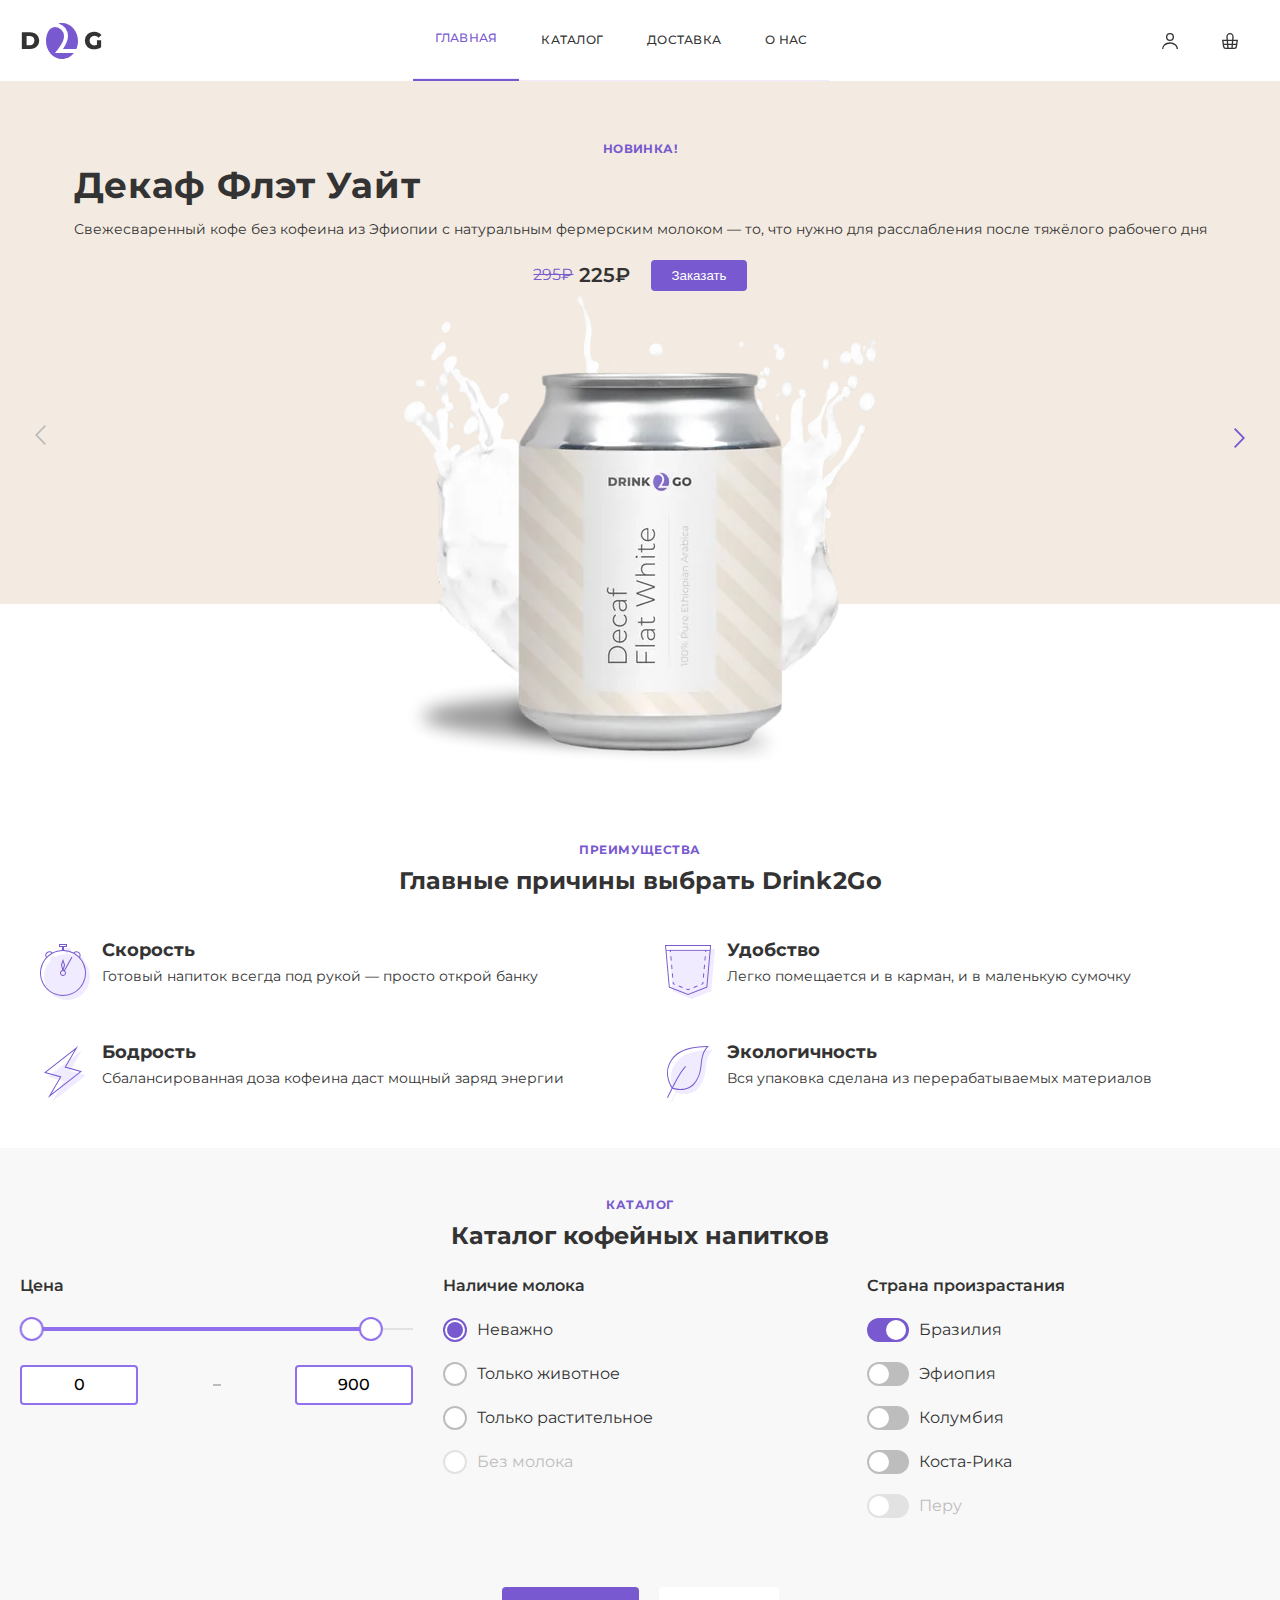
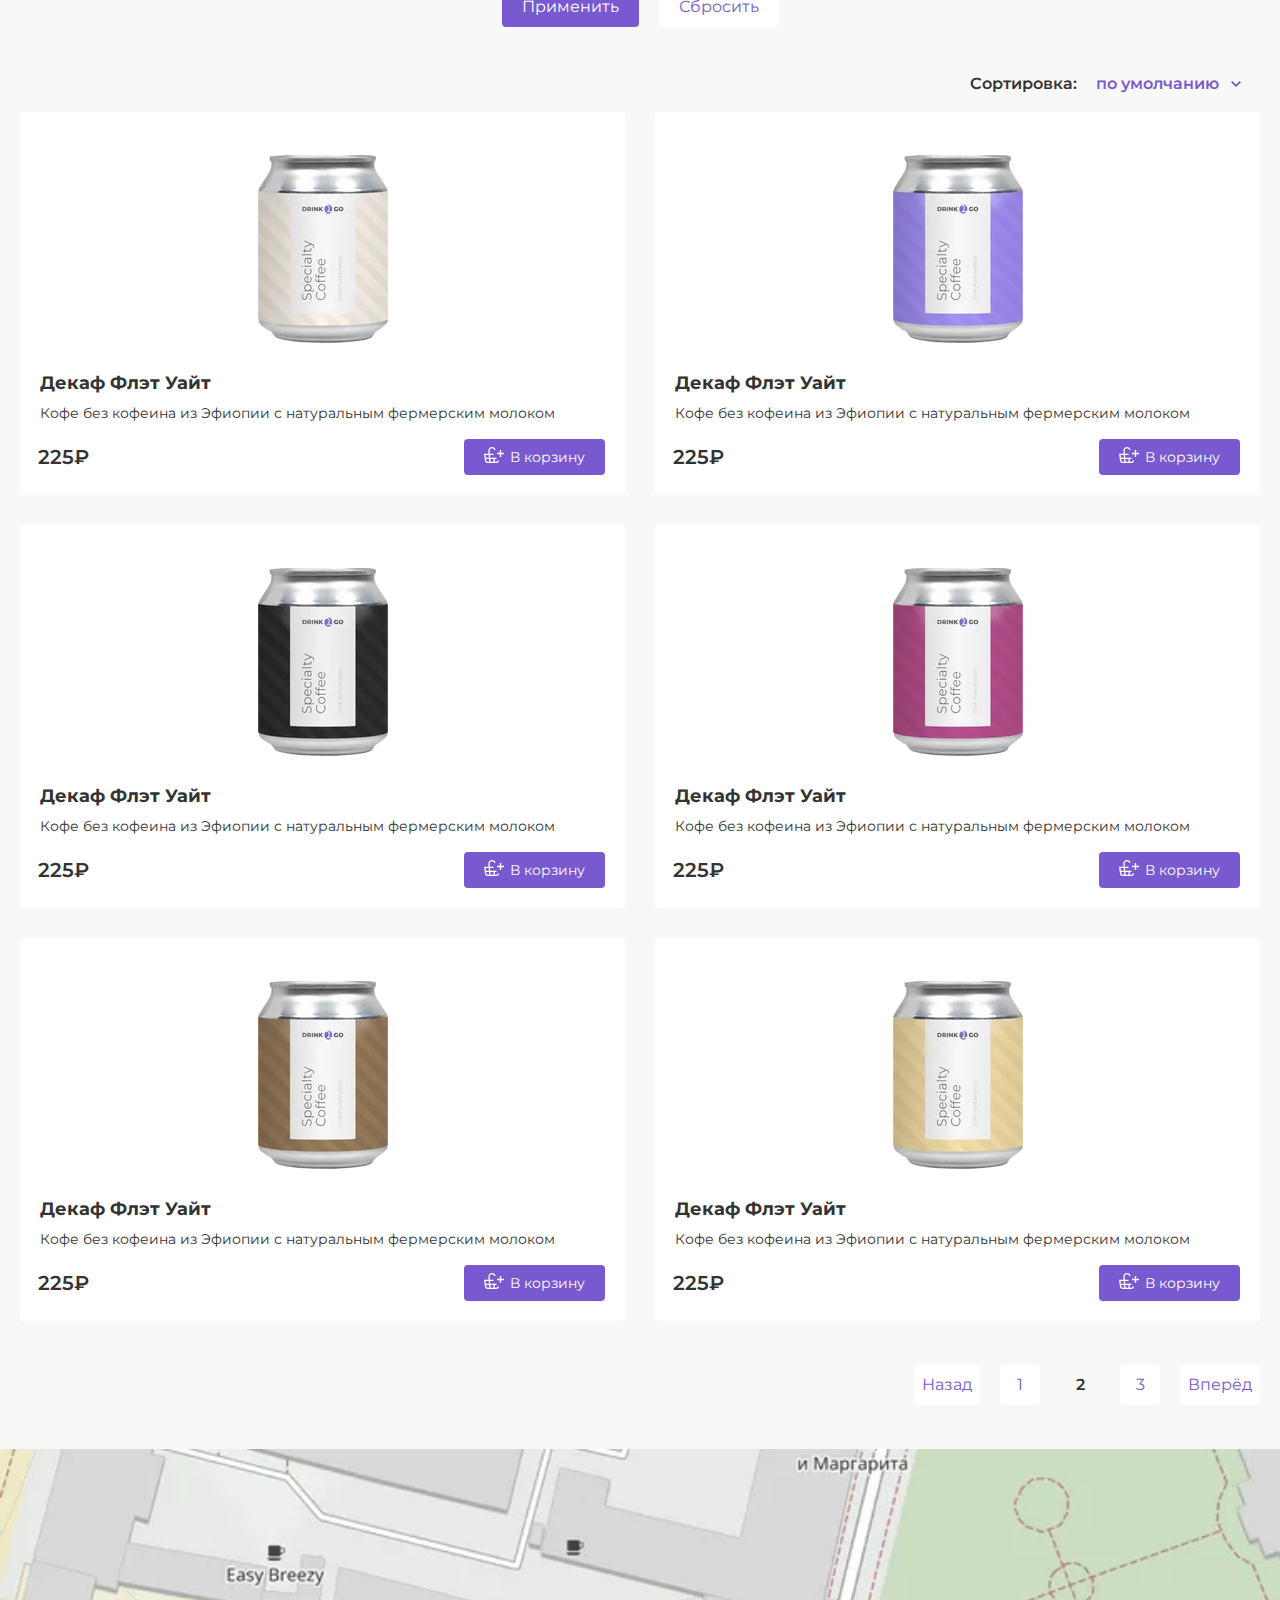
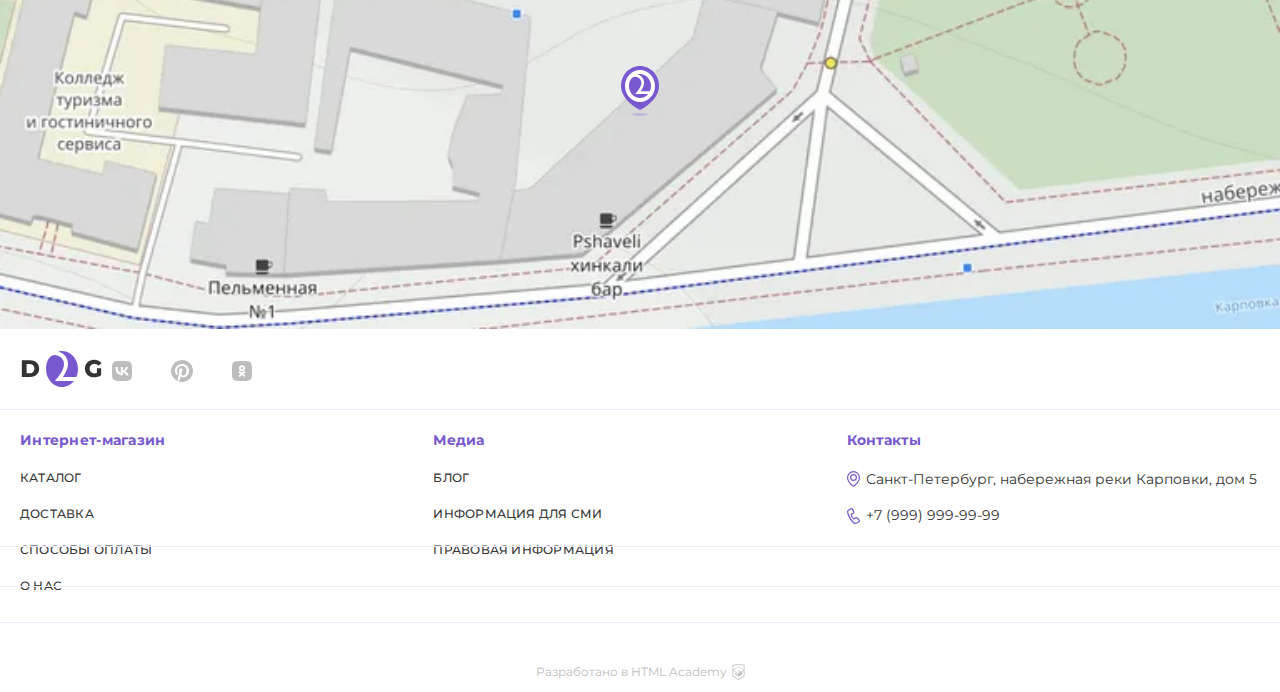
==== commit 60aa1b89: "Deploying to gh-pages from @ AvtRikki/Drink2Go@cd8fa226a7ce0f1cd0f9a5bcca81e8a80807ec78 🚀" ====
--- a/index.html
+++ b/index.html
@@ -1 +1 @@
-<!DOCTYPE html><html class="page" lang="ru"><head><meta charset="UTF-8"><title>Drink2Go</title><meta name="viewport" content="width=device-width,initial-scale=1"><link rel="icon" href="favicon.ico"><link rel="icon" href="favicons/favicon.svg" type="image/svg+xml"><link rel="apple-touch-icon" href="favicons/180.png"><link rel="manifest" href="manifest.webmanifest"><link rel="preload" href="#" type="font/woff2" as="font"><link rel="stylesheet" href="styles/styles.css"></head><body class="page__body"><header class="header" data-test="header"><div class="header__container page__container"><div class="header__logo"><a class="header__logo-link" href="index.html"><picture><source type="image/svg+xml" media="(min-width: 1440px)" srcset="images/logo-desktop.svg" width="170" height="36"><source type="image/svg+xml" media="(min-width: 768px)" srcset="images/logo-tablet.svg" width="82" height="36"><img class="header__logo-image" src="images/logo-title.svg" width="32" height="36" alt="Логотип компании Drink2Go"></picture></a></div><h1 class="header__title">Интернет-магазин кофейных напитков</h1><nav class="main-nav main-nav--closed"><ul class="main-nav__list site-list"><li class="site-list__item site-list__item--active"><a class="site-list__link link" href="index.html">Главная</a></li><li class="site-list__item"><a class="site-list__link link" href="catalog.html">Каталог</a></li><li class="site-list__item"><a class="site-list__link link" href="delivery.html">Доставка</a></li><li><a class="site-list__link link" href="about.html">О нас</a></li></ul></nav><ul class="main-nav__activities activities"><li class="activities__item"><a class="activities__link link" href="#"><svg class="activities__user-icon" width="16" height="16" viewBox="0 0 16 16" fill="none" xmlns="http://www.w3.org/2000/svg"><path fill-rule="evenodd" clip-rule="evenodd" d="M10.67 4a2.67 2.67 0 1 1-5.34 0 2.67 2.67 0 0 1 5.34 0Zm1.33 0a4 4 0 1 1-8 0 4 4 0 0 1 8 0Zm-8.8 8.31a7.55 7.55 0 0 1 4.8-1.64c1.84 0 3.56.6 4.8 1.64a4.83 4.83 0 0 1 1.87 3.69h1.33c0-1.77-.84-3.46-2.34-4.71a8.88 8.88 0 0 0-5.66-1.96c-2.12 0-4.16.7-5.66 1.96a6.16 6.16 0 0 0-2.34 4.71h1.33c0-1.33.63-2.66 1.87-3.69Z" fill="currentColor"/></svg> <span class="activities__item-title">Войти</span></a></li><li class="activities__item"><a class="activities__link link" href="#"><svg class="activities__cart-icon" width="16" height="16" viewBox="0 0 16 16" fill="none" xmlns="http://www.w3.org/2000/svg"><path fill-rule="evenodd" clip-rule="evenodd" d="m5.66 3.88.23 2.79h4.22l.23-2.8a2.35 2.35 0 1 0-4.68 0Zm5.78 2.79.23-2.68a3.68 3.68 0 1 0-7.34 0l.23 2.68h-4.56l.19 1.33.82 5.71a2.67 2.67 0 0 0 2.64 2.29h8.7c1.33 0 2.46-.98 2.64-2.29l.82-5.71.19-1.33h-4.55Zm-.1 1.33h-.06l-.22 2.67h3.02l.38-2.67h-3.13Zm-1.4 0h-3.88l.22 2.67h3.44l.22-2.67Zm-5.22 0h-3.18l.38 2.67h3.02l-.22-2.67Zm1.9 6.67-.23-2.67h3.22l-.22 2.67h-2.78Zm4.33-2.67-.23 2.67h1.63c.67 0 1.23-.5 1.32-1.15l.22-1.52h-2.94Zm-5.9 0 .23 2.67h-1.63c-.67 0-1.23-.5-1.32-1.15l-.22-1.52h2.94Z" fill="currentColor"/></svg> <span class="activities__item-title">Корзина</span></a></li></ul><button class="main-nav__toggle link js-toggle-button" type="button"><span class="visually-hidden">Открыть меню.</span></button></div></header><main><section class="hero" data-test="hero"><h2 class="visually-hidden">Новинки нашего магазина.</h2><ul class="hero__slider"><li class="hero__item hero__item--active"><div class="hero__container"><div class="hero__image-wrapper"><picture><source type="image/webp" media="(min-width: 1440px)" srcset="images/hero-desktop-1@1x.webp, images/hero-desktop-1@2x.webp 2x" width="600" height="600"><source type="image/webp" media="(min-width: 768px)" srcset="images/hero-tablet-1@1x.webp, images/hero-tablet-1@2x.webp 2x" width="476" height="476"><source type="image/webp" srcset="images/hero-mobile-1@1x.webp, images/hero-mobile-1@2x.webp 2x" width="280" height="280"><source type="image/png" media="(min-width: 1440px)" srcset="images/hero-desktop-1@1x.png, images/hero-desktop-1@2x.png 2x" width="600" height="600"><source type="image/png" media="(min-width: 768px)" srcset="images/hero-tablet-1@1x.png, images/hero-tablet-1@2x.png 2x" width="476" height="476"><img class="hero__image" src="images/hero-mobile-1@1x.png" srcset="images/hero-mobile-1@2x.png 2x" width="280" height="280" alt="Банка безкофеинового кофе Декаф Флэт Уайт"></picture></div><div class="hero__content-wrapper"><p class="hero__label section-title">Новинка!</p><p class="hero__title">Декаф Флэт Уайт</p><p class="hero__description">Свежесваренный кофе без кофеина из Эфиопии с натуральным фермерским молоком — то, что нужно для расслабления после тяжёлого рабочего дня</p><div class="hero__advertisement advertisement"><p class="advertisement__price-before">295&#8381;</p><p class="advertisement__price-after">225&#8381;</p><button class="hero__make-order button button--primary" type="button">Заказать</button></div></div></div></li><li class="hero__item"><div class="hero__container"><div class="hero__image-wrapper"><picture><source type="image/webp" media="(min-width: 1440px)" srcset="images/hero-desktop-2@1x.webp, images/hero-desktop-2@2x.webp 2x" width="600" height="600"><source type="image/webp" media="(min-width: 768px)" srcset="images/hero-tablet-2@1x.webp, images/hero-tablet-2@2x.webp 2x" width="476" height="476"><source type="image/webp" srcset="images/hero-mobile-2@1x.webp, images/hero-mobile-2@2x.webp 2x" width="280" height="280"><source type="image/png" media="(min-width: 1440px)" srcset="images/hero-desktop-2@1x.png, images/hero-desktop-2@2x.png 2x" width="600" height="600"><source type="image/png" media="(min-width: 768px)" srcset="images/hero-tablet-2@1x.png, images/hero-tablet-2@2x.png 2x" width="476" height="476"><img class="hero__image" src="images/hero-mobile-2@1x.png" srcset="images/hero-mobile-2@2x.png 2x" width="280" height="280" alt="Банка безкофеинового кофе Декаф Флэт Уайт"></picture></div><div class="hero__content-wrapper"><p class="hero__label section-title">Новинка!</p><p class="hero__title">Лавандовый Латте</p><p class="hero__description">Невероятное сочетание перуанской высокогорной арабики с молоком ламы и лавандовым сиропом унесёт вас прямо на вершину Радужных гор</p><div class="hero__advertisement advertisement"><p class="advertisement__price-before">285&#8381;</p><p class="advertisement__price-after">265&#8381;</p><button class="hero__make-order button button--primary" type="button">Заказать</button></div></div></div></li><li class="hero__item"><div class="hero__container"><div class="hero__image-wrapper"><picture><source type="image/webp" media="(min-width: 1440px)" srcset="images/hero-desktop-3@1x.webp, images/hero-desktop-3@2x.webp 2x" width="600" height="600"><source type="image/webp" media="(min-width: 768px)" srcset="images/hero-tablet-3@1x.webp, images/hero-tablet-3@2x.webp 2x" width="476" height="476"><source type="image/webp" srcset="images/hero-mobile-3@1x.webp, images/hero-mobile-3@2x.webp 2x" width="280" height="280"><source type="image/png" media="(min-width: 1440px)" srcset="images/hero-desktop-3@1x.png, images/hero-desktop-3@2x.png 2x" width="600" height="600"><source type="image/png" media="(min-width: 768px)" srcset="images/hero-tablet-3@1x.png, images/hero-tablet-3@2x.png 2x" width="476" height="476"><img class="hero__image" src="images/hero-mobile-3@1x.png" srcset="images/hero-mobile-3@2x.png 2x" width="280" height="280" alt="Банка безкофеинового кофе Декаф Флэт Уайт"></picture></div><div class="hero__content-wrapper"><p class="hero__label section-title">Новинка!</p><p class="hero__title">Тройной Эспрессо</p><p class="hero__description">Мощнее укола адреналина, чернее самой тёмной ночи, этот тройной эспрессо из Колумбии покажет вам, что такое настоящая бодрость</p><div class="hero__advertisement advertisement"><p class="advertisement__price-before">395&#8381;</p><p class="advertisement__price-after">375&#8381;</p><button class="hero__make-order button button--primary" type="button">Заказать</button></div></div></div></li></ul><div class="hero__pagination"><button class="hero__pagination-item hero__pagination-item--active" type="button"><span class="visually-hidden">Декаф Флэт Уайт</span></button> <button class="hero__pagination-item" type="button"><span class="visually-hidden">Лавандовый Латте</span></button> <button class="hero__pagination-item" type="button"><span class="visually-hidden">Тройной Эспрессо</span></button></div><div class="hero__slider-container"><div class="hero__slider-navigation"><button class="hero__page-button hero__page-button--before slider-button-prev" type="button" disabled="disabled"><span class="visually-hidden">Назад</span> <svg class="hero__page-button-icon" aria-hidden="true" focusable="false" width="11" height="20"><use href="icons/stack.svg#arrow-left-icon"></use></svg></button> <button class="hero__page-button hero__page-button--after slider-button-next" type="button"><span class="visually-hidden">Вперед</span> <svg class="hero__page-button-icon" aria-hidden="true" focusable="false" width="11" height="20"><use href="icons/stack.svg#arrow-left-icon"></use></svg></button></div></div></section><section class="advantages" data-test="features"><div class="page__container"><h2 class="advantages__title section-title">Преимущества</h2><p class="advantages__description">Главные причины выбрать Drink2Go</p><ul class="advantages__list"><li class="advantages__item advantages__item--speed"><h3 class="advantages__item-title">Скорость</h3><p class="advantages__item-description">Готовый напиток всегда под рукой — просто открой банку</p></li><li class="advantages__item advantages__item--convenience"><h3 class="advantages__item-title">Удобство</h3><p class="advantages__item-description">Легко помещается и в карман, и в маленькую сумочку</p></li><li class="advantages__item advantages__item--cheerfulness"><h3 class="advantages__item-title">Бодрость</h3><p class="advantages__item-description">Сбалансированная доза кофеина даст мощный заряд энергии</p></li><li class="advantages__item advantages__item--ecology"><h3 class="advantages__item-title">Экологичность</h3><p class="advantages__item-description">Вся упаковка сделана из перерабатываемых материалов</p></li></ul></div></section><section class="catalog page__container" data-test="catalog"><div class="catalog__container"><h2 class="catalog__title section-title">Каталог</h2><p class="catalog__description">Каталог кофейных напитков</p><form class="catalog__form form" id="catalog-filter" action="https://echo.htmlacademy.ru" method="get"><fieldset class="form__group"><legend class="form__title">Цена</legend><div class="form__slider"></div><div class="form__slider-inputs"><label class="form__filter-input-label"><span class="visually-hidden">Цена от.</span> <input class="form__slider-input form__slider-min" type="number" name="min-price" placeholder="0"></label> <label class="form__filter-input-label"><span class="visually-hidden">Цена до.</span> <input class="form__slider-input form__slider-max" type="number" name="max-price" placeholder="900" value="900"></label></div></fieldset><fieldset class="form__group"><legend class="form__title">Наличие молока</legend><ul class="form__filter-items"><li class="form__filter-item"><label class="form__filter-input-label"><input class="form__control-input visually-hidden" type="radio" value="no-matter" name="milk-inclusion" checked="checked"> <span class="form__filter-input-mark form__radio-mark"></span> <span class="form__filter-input-title form__text">Неважно</span></label></li><li class="form__filter-item"><label class="form__filter-input-label"><input class="form__control-input visually-hidden" type="radio" value="animal-only" name="milk-inclusion"> <span class="form__filter-input-mark form__radio-mark"></span> <span class="form__filter-input-title form__text">Только животное</span></label></li><li class="form__filter-item"><label class="form__filter-input-label"><input class="form__control-input visually-hidden" type="radio" value="plant-only" name="milk-inclusion"> <span class="form__filter-input-mark form__radio-mark"></span> <span class="form__filter-input-title form__text">Только растительное</span></label></li><li class="form__filter-item"><label class="form__filter-input-label"><input class="form__control-input visually-hidden" type="radio" value="no-milk" name="milk-inclusion" disabled="disabled"> <span class="form__filter-input-mark form__radio-mark"></span> <span class="form__filter-input-title form__text">Без молока</span></label></li></ul></fieldset><fieldset class="form__group"><legend class="form__title">Страна произрастания</legend><ul class="form__filter-items"><li class="form__filter-item"><label class="form__filter-input-label"><input class="form__control-input visually-hidden" type="checkbox" name="brazil" checked="checked"> <span class="form__filter-input-mark form__check-mark"></span> <span class="form__filter-input-title form__text">Бразилия</span></label></li><li class="form__filter-item"><label class="form__filter-input-label"><input class="form__control-input visually-hidden" type="checkbox" name="ethiopia"> <span class="form__filter-input-mark form__check-mark"></span> <span class="form__filter-input-title form__text">Эфиопия</span></label></li><li class="form__filter-item"><label class="form__filter-input-label"><input class="form__control-input visually-hidden" type="checkbox" name="colombia"> <span class="form__filter-input-mark form__check-mark"></span> <span class="form__filter-input-title form__text">Колумбия</span></label></li><li class="form__filter-item"><label class="form__filter-input-label"><input class="form__control-input visually-hidden" type="checkbox" name="costa-rica"> <span class="form__filter-input-mark form__check-mark"></span> <span class="form__filter-input-title form__text">Коста-Рика</span></label></li><li class="form__filter-item"><label class="form__filter-input-label"><input class="form__control-input visually-hidden" type="checkbox" name="peru" disabled="disabled"> <span class="form__filter-input-mark form__check-mark"></span> <span class="form__filter-input-title form__text">Перу</span></label></li></ul></fieldset><div class="form__group form__group--buttons"><button class="form__button button button--primary" type="submit">Применить</button> <button class="form__button button button--secondary" type="reset">Сбросить</button></div></form><div class="catalog__filters"><p class="catalog__sorting-title">Сортировка:</p><div class="catalog__sorting-wrapper"><select class="catalog__sorting" name="catalog-sorting" aria-label="Сортировка"><option class="catalog__sorting-item" value="default" selected="selected">по умолчанию</option><option class="catalog__sorting-item" value="expensive-first">возрастание</option><option class="catalog__sorting-item" value="cheap-first">убывание</option></select></div></div><ul class="catalog__list"><li class="catalog-card"><a class="catalog-card__image-link" tabindex="-1" href="#"><picture><source type="image/webp" srcset="images/catalog/catalog-1@1x.webp, images/catalog/catalog-1@2x.webp 2x" width="130" height="188"><img class="catalog-card__image" src="images/catalog/catalog-1@1x.png" srcset="images/catalog/catalog-1@2x.png 2x" width="130" height="188" alt="Фото товара"></picture></a><h3 class="catalog-card__title"><a class="catalog-card__link" tabindex="-1" href="#">Декаф Флэт Уайт</a></h3><p class="catalog-card__description">Кофе без кофеина из Эфиопии с натуральным фермерским молоком</p><div class="catalog-card__price-wrapper"><span class="catalog-card__price">225₽</span> <a class="catalog-card__button button button--primary" href="#">В корзину</a></div></li><li class="catalog-card"><a class="catalog-card__image-link" tabindex="-1" href="#"><picture><source type="image/webp" srcset="images/catalog/catalog-2@1x.webp, images/catalog/catalog-2@2x.webp 2x" width="130" height="188"><img class="catalog-card__image" src="images/catalog/catalog-2@1x.png" srcset="images/catalog/catalog-2@2x.png 2x" width="130" height="188" alt="Фото товара"></picture></a><h3 class="catalog-card__title"><a class="catalog-card__link" tabindex="-1" href="#">Декаф Флэт Уайт</a></h3><p class="catalog-card__description">Кофе без кофеина из Эфиопии с натуральным фермерским молоком</p><div class="catalog-card__price-wrapper"><span class="catalog-card__price">225₽</span> <a class="catalog-card__button button button--primary" href="#">В корзину</a></div></li><li class="catalog-card"><a class="catalog-card__image-link" tabindex="-1" href="#"><picture><source type="image/webp" srcset="images/catalog/catalog-3@1x.webp, images/catalog/catalog-3@2x.webp 2x" width="130" height="188"><img class="catalog-card__image" src="images/catalog/catalog-3@1x.png" srcset="images/catalog/catalog-3@2x.png 2x" width="130" height="188" alt="Фото товара"></picture></a><h3 class="catalog-card__title"><a class="catalog-card__link" tabindex="-1" href="#">Декаф Флэт Уайт</a></h3><p class="catalog-card__description">Кофе без кофеина из Эфиопии с натуральным фермерским молоком</p><div class="catalog-card__price-wrapper"><span class="catalog-card__price">225₽</span> <a class="catalog-card__button button button--primary" href="#">В корзину</a></div></li><li class="catalog-card"><a class="catalog-card__image-link" tabindex="-1" href="#"><picture><source type="image/webp" srcset="images/catalog/catalog-4@1x.webp, images/catalog/catalog-4@2x.webp 2x" width="130" height="188"><img class="catalog-card__image" src="images/catalog/catalog-4@1x.png" srcset="images/catalog/catalog-4@2x.png 2x" width="130" height="188" alt="Фото товара"></picture></a><h3 class="catalog-card__title"><a class="catalog-card__link" tabindex="-1" href="#">Декаф Флэт Уайт</a></h3><p class="catalog-card__description">Кофе без кофеина из Эфиопии с натуральным фермерским молоком</p><div class="catalog-card__price-wrapper"><span class="catalog-card__price">225₽</span> <a class="catalog-card__button button button--primary" href="#">В корзину</a></div></li><li class="catalog-card"><a class="catalog-card__image-link" tabindex="-1" href="#"><picture><source type="image/webp" srcset="images/catalog/catalog-5@1x.webp, images/catalog/catalog-5@2x.webp 2x" width="130" height="188"><img class="catalog-card__image" src="images/catalog/catalog-5@1x.png" srcset="images/catalog/catalog-5@2x.png 2x" width="130" height="188" alt="Фото товара"></picture></a><h3 class="catalog-card__title"><a class="catalog-card__link" tabindex="-1" href="#">Декаф Флэт Уайт</a></h3><p class="catalog-card__description">Кофе без кофеина из Эфиопии с натуральным фермерским молоком</p><div class="catalog-card__price-wrapper"><span class="catalog-card__price">225₽</span> <a class="catalog-card__button button button--primary" href="#">В корзину</a></div></li><li class="catalog-card"><a class="catalog-card__image-link" tabindex="-1" href="#"><picture><source type="image/webp" srcset="images/catalog/catalog-6@1x.webp, images/catalog/catalog-6@2x.webp 2x" width="130" height="188"><img class="catalog-card__image" src="images/catalog/catalog-6@1x.png" srcset="images/catalog/catalog-6@2x.png 2x" width="130" height="188" alt="Фото товара"></picture></a><h3 class="catalog-card__title"><a class="catalog-card__link" tabindex="-1" href="#">Декаф Флэт Уайт</a></h3><p class="catalog-card__description">Кофе без кофеина из Эфиопии с натуральным фермерским молоком</p><div class="catalog-card__price-wrapper"><span class="catalog-card__price">225₽</span> <a class="catalog-card__button button button--primary" href="#">В корзину</a></div></li></ul><div class="catalog__navigation pagination"><ul class="pagination__list"><li class="pagination__item"><a class="pagination__link pagination__link-previous link" href="#"><span class="pagination__link-button">Назад</span> <svg class="pagination__link-icon" aria-hidden="true" focusable="false" width="6" height="10"><use href="icons/stack.svg#page-prev-icon"></use></svg></a></li><li class="pagination__item"><a class="pagination__link link" href="#">1</a></li><li class="pagination__item"><a class="pagination__link pagination__link--active link" href="#">2</a></li><li class="pagination__item"><a class="pagination__link link" href="#">3</a></li><li class="pagination__item"><a class="pagination__link pagination__link-next link" href="#"><span class="pagination__link-button">Вперёд</span> <svg class="pagination__link-icon" aria-hidden="true" focusable="false" width="6" height="10"><use href="icons/stack.svg#page-next-icon"></use></svg></a></li></ul></div></div></section><section class="address" data-test="map"><h2 class="visually-hidden">Карта с адресом компании.</h2><div class="address__wrapper"><picture><source type="image/webp" media="(min-width: 1440px)" srcset="images/address-map-desktop@1x.webp, images/address-map-desktop@2x.webp 2x" width="1440" height="540"><source type="image/webp" media="(min-width: 768px)" srcset="images/address-map-tablet@1x.webp, images/address-map-tablet@2x.webp 2x" width="768" height="480"><source type="image/webp" srcset="images/address-map-mobile@1x.webp, images/address-map-mobile@2x.webp 2x" width="320" height="420"><source type="image/png" media="(min-width: 1440px)" srcset="images/address-map-desktop@1x.png, images/address-map-desktop@2x.png 2x" width="1440" height="540"><source type="image/png" media="(min-width: 768px)" srcset="images/address-map-tablet@1x.png, images/address-map-tablet@2x.png 2x" width="768" height="480"><img class="address__map" src="images/address-map-mobile@1x.png" srcset="images/address-map-mobile@2x.png 2x" width="320" height="420" alt="Карта с адресом компании."></picture></div></section></main><footer class="footer" data-test="footer"><div class="footer__container page__container"><a class="footer__logo" href="index.html"><picture><source type="image/svg+xml" media="(min-width: 1440px)" srcset="images/logo-desktop.svg" width="170" height="36"><img class="footer__logo-image" src="images/logo-tablet.svg" width="82" height="36" alt="Логотип компании Drink2Go"></picture></a><p class="footer__logo-description">Интернет-магазин кофейных напитков</p><ul class="footer__social social"><li class="social__item"><a class="social__link" href="https://vk.com/htmlacademy"><span class="visually-hidden">Мы в Вконтакте.</span> <svg aria-hidden="true" focusable="false" width="20" height="20"><use href="icons/stack.svg#vk-icon"></use></svg></a></li><li class="social__item"><a class="social__link" href="https://www.youtube.com/user/htmlacademyru"><span class="visually-hidden">Мы в Printerest.</span> <svg aria-hidden="true" focusable="false" width="22" height="22"><use href="icons/stack.svg#printerest-icon"></use></svg></a></li><li class="social__item"><a class="social__link" href="https://t.me/htmlacademy"><span class="visually-hidden">Мы в Одноклассниках.</span> <svg aria-hidden="true" focusable="false" width="20" height="20"><use href="icons/stack.svg#ok-icon"></use></svg></a></li></ul><ul class="footer__navigation-list"><li class="footer__navigation-item navigation-topic"><h2 class="navigation-topic__title">Интернет-магазин</h2><ul class="navigation-topic__list"><li class="navigation-topic__item"><a class="navigation-topic__item-link" href="#">Каталог</a></li><li class="navigation-topic__item"><a class="navigation-topic__item-link" href="#">Доставка</a></li><li class="navigation-topic__item"><a class="navigation-topic__item-link" href="#">Способы оплаты</a></li><li class="navigation-topic__item"><a class="navigation-topic__item-link" href="#">О нас</a></li></ul></li><li class="footer__navigation-item navigation-topic"><h2 class="navigation-topic__title">Медиа</h2><ul class="navigation-topic__list"><li class="navigation-topic__item"><a class="navigation-topic__item-link" href="#">Блог</a></li><li class="navigation-topic__item"><a class="navigation-topic__item-link" href="#">Информация для СМИ</a></li><li class="navigation-topic__item"><a class="navigation-topic__item-link" href="#">Правовая информация</a></li></ul></li><li class="footer__navigation-item navigation-topic"><h2 class="navigation-topic__title">Контакты</h2><ul class="navigation-topic__list contacts"><li class="navigation-topic__item"><a class="navigation-topic__item-link" href="#"><address class="contacts__link contacts__link--address">Санкт-Петербург, набережная реки Карповки, дом 5</address></a></li><li class="navigation-topic__item"><a class="navigation-topic__item-link contacts__link contacts__link--telephone" href="tel:+79999999999">+7 (999) 999-99-99</a></li></ul></li></ul><div class="footer__developer"><p class="footer__developer-label"><span>Разработано в</span> <a class="footer__developer-link" href="https://htmlacademy.ru/intensive/adaptive"><span>HTML Academy</span></a></p></div></div></footer><script src="vendor/nouislider/nouislider.js" defer="defer"></script><script src="scripts/index.js" type="module"></script></body></html>+<!DOCTYPE html><html class="page" lang="ru"><head><meta charset="UTF-8"><title>Drink2Go</title><meta name="viewport" content="width=device-width,initial-scale=1"><link rel="icon" href="favicon.ico"><link rel="icon" href="favicons/favicon.svg" type="image/svg+xml"><link rel="apple-touch-icon" href="favicons/180.png"><link rel="manifest" href="manifest.webmanifest"><link rel="preload" href="#" type="font/woff2" as="font"><link rel="stylesheet" href="styles/styles.css"></head><body class="page__body"><header class="header" data-test="header"><div class="header__container page__container"><div class="header__logo"><a class="header__logo-link" href="index.html"><picture><source type="image/svg+xml" media="(min-width: 1440px)" srcset="images/logo-desktop.svg" width="170" height="36"><source type="image/svg+xml" media="(min-width: 768px)" srcset="images/logo-tablet.svg" width="82" height="36"><img class="header__logo-image" src="images/logo-title.svg" width="32" height="36" alt="Логотип компании Drink2Go"></picture></a></div><h1 class="header__title">Интернет-магазин кофейных напитков</h1><nav class="main-nav main-nav--closed"><ul class="main-nav__list site-list"><li class="site-list__item site-list__item--active"><a class="site-list__link link" href="index.html">Главная</a></li><li class="site-list__item"><a class="site-list__link link" href="catalog.html">Каталог</a></li><li class="site-list__item"><a class="site-list__link link" href="delivery.html">Доставка</a></li><li><a class="site-list__link link" href="about.html">О нас</a></li></ul></nav><ul class="main-nav__activities activities"><li class="activities__item"><a class="activities__link link" href="#"><svg class="activities__user-icon" width="16" height="16" viewBox="0 0 16 16" fill="none" xmlns="http://www.w3.org/2000/svg"><path fill-rule="evenodd" clip-rule="evenodd" d="M10.67 4a2.67 2.67 0 1 1-5.34 0 2.67 2.67 0 0 1 5.34 0Zm1.33 0a4 4 0 1 1-8 0 4 4 0 0 1 8 0Zm-8.8 8.31a7.55 7.55 0 0 1 4.8-1.64c1.84 0 3.56.6 4.8 1.64a4.83 4.83 0 0 1 1.87 3.69h1.33c0-1.77-.84-3.46-2.34-4.71a8.88 8.88 0 0 0-5.66-1.96c-2.12 0-4.16.7-5.66 1.96a6.16 6.16 0 0 0-2.34 4.71h1.33c0-1.33.63-2.66 1.87-3.69Z" fill="currentColor"/></svg> <span class="activities__item-title">Войти</span></a></li><li class="activities__item"><a class="activities__link link" href="#"><svg class="activities__cart-icon" width="16" height="16" viewBox="0 0 16 16" fill="none" xmlns="http://www.w3.org/2000/svg"><path fill-rule="evenodd" clip-rule="evenodd" d="m5.66 3.88.23 2.79h4.22l.23-2.8a2.35 2.35 0 1 0-4.68 0Zm5.78 2.79.23-2.68a3.68 3.68 0 1 0-7.34 0l.23 2.68h-4.56l.19 1.33.82 5.71a2.67 2.67 0 0 0 2.64 2.29h8.7c1.33 0 2.46-.98 2.64-2.29l.82-5.71.19-1.33h-4.55Zm-.1 1.33h-.06l-.22 2.67h3.02l.38-2.67h-3.13Zm-1.4 0h-3.88l.22 2.67h3.44l.22-2.67Zm-5.22 0h-3.18l.38 2.67h3.02l-.22-2.67Zm1.9 6.67-.23-2.67h3.22l-.22 2.67h-2.78Zm4.33-2.67-.23 2.67h1.63c.67 0 1.23-.5 1.32-1.15l.22-1.52h-2.94Zm-5.9 0 .23 2.67h-1.63c-.67 0-1.23-.5-1.32-1.15l-.22-1.52h2.94Z" fill="currentColor"/></svg> <span class="activities__item-title">Корзина</span></a></li></ul><button class="main-nav__toggle link js-toggle-button" type="button"><span class="visually-hidden">Открыть меню.</span></button></div></header><main><section class="hero" data-test="hero"><h2 class="visually-hidden">Новинки нашего магазина.</h2><ul class="hero__slider"><li class="hero__item hero__item--active"><div class="hero__container"><div class="hero__image-wrapper"><picture><source type="image/webp" media="(min-width: 1440px)" srcset="images/hero-desktop-1@1x.webp, images/hero-desktop-1@2x.webp 2x" width="600" height="600"><source type="image/webp" media="(min-width: 768px)" srcset="images/hero-tablet-1@1x.webp, images/hero-tablet-1@2x.webp 2x" width="476" height="476"><source type="image/webp" srcset="images/hero-mobile-1@1x.webp, images/hero-mobile-1@2x.webp 2x" width="280" height="280"><source type="image/png" media="(min-width: 1440px)" srcset="images/hero-desktop-1@1x.png, images/hero-desktop-1@2x.png 2x" width="600" height="600"><source type="image/png" media="(min-width: 768px)" srcset="images/hero-tablet-1@1x.png, images/hero-tablet-1@2x.png 2x" width="476" height="476"><img class="hero__image" src="images/hero-mobile-1@1x.png" srcset="images/hero-mobile-1@2x.png 2x" width="280" height="280" alt="Банка безкофеинового кофе Декаф Флэт Уайт"></picture></div><div class="hero__content-wrapper"><p class="hero__label section-title">Новинка!</p><p class="hero__title">Декаф Флэт Уайт</p><p class="hero__description">Свежесваренный кофе без кофеина из Эфиопии с натуральным фермерским молоком — то, что нужно для расслабления после тяжёлого рабочего дня</p><div class="hero__advertisement advertisement"><p class="advertisement__price-before">295&#8381;</p><p class="advertisement__price-after">225&#8381;</p><button class="hero__make-order button button--primary" type="button">Заказать</button></div></div></div></li><li class="hero__item"><div class="hero__container"><div class="hero__image-wrapper"><picture><source type="image/webp" media="(min-width: 1440px)" srcset="images/hero-desktop-2@1x.webp, images/hero-desktop-2@2x.webp 2x" width="600" height="600"><source type="image/webp" media="(min-width: 768px)" srcset="images/hero-tablet-2@1x.webp, images/hero-tablet-2@2x.webp 2x" width="476" height="476"><source type="image/webp" srcset="images/hero-mobile-2@1x.webp, images/hero-mobile-2@2x.webp 2x" width="280" height="280"><source type="image/png" media="(min-width: 1440px)" srcset="images/hero-desktop-2@1x.png, images/hero-desktop-2@2x.png 2x" width="600" height="600"><source type="image/png" media="(min-width: 768px)" srcset="images/hero-tablet-2@1x.png, images/hero-tablet-2@2x.png 2x" width="476" height="476"><img class="hero__image" src="images/hero-mobile-2@1x.png" srcset="images/hero-mobile-2@2x.png 2x" width="280" height="280" alt="Банка безкофеинового кофе Декаф Флэт Уайт"></picture></div><div class="hero__content-wrapper"><p class="hero__label section-title">Новинка!</p><p class="hero__title">Лавандовый Латте</p><p class="hero__description">Невероятное сочетание перуанской высокогорной арабики с молоком ламы и лавандовым сиропом унесёт вас прямо на вершину Радужных гор</p><div class="hero__advertisement advertisement"><p class="advertisement__price-before">285&#8381;</p><p class="advertisement__price-after">265&#8381;</p><button class="hero__make-order button button--primary" type="button">Заказать</button></div></div></div></li><li class="hero__item"><div class="hero__container"><div class="hero__image-wrapper"><picture><source type="image/webp" media="(min-width: 1440px)" srcset="images/hero-desktop-3@1x.webp, images/hero-desktop-3@2x.webp 2x" width="600" height="600"><source type="image/webp" media="(min-width: 768px)" srcset="images/hero-tablet-3@1x.webp, images/hero-tablet-3@2x.webp 2x" width="476" height="476"><source type="image/webp" srcset="images/hero-mobile-3@1x.webp, images/hero-mobile-3@2x.webp 2x" width="280" height="280"><source type="image/png" media="(min-width: 1440px)" srcset="images/hero-desktop-3@1x.png, images/hero-desktop-3@2x.png 2x" width="600" height="600"><source type="image/png" media="(min-width: 768px)" srcset="images/hero-tablet-3@1x.png, images/hero-tablet-3@2x.png 2x" width="476" height="476"><img class="hero__image" src="images/hero-mobile-3@1x.png" srcset="images/hero-mobile-3@2x.png 2x" width="280" height="280" alt="Банка безкофеинового кофе Декаф Флэт Уайт"></picture></div><div class="hero__content-wrapper"><p class="hero__label section-title">Новинка!</p><p class="hero__title">Тройной Эспрессо</p><p class="hero__description">Мощнее укола адреналина, чернее самой тёмной ночи, этот тройной эспрессо из Колумбии покажет вам, что такое настоящая бодрость</p><div class="hero__advertisement advertisement"><p class="advertisement__price-before">395&#8381;</p><p class="advertisement__price-after">375&#8381;</p><button class="hero__make-order button button--primary" type="button">Заказать</button></div></div></div></li></ul><div class="hero__pagination"><button class="hero__pagination-item hero__pagination-item--active" type="button"><span class="visually-hidden">Декаф Флэт Уайт</span></button> <button class="hero__pagination-item" type="button"><span class="visually-hidden">Лавандовый Латте</span></button> <button class="hero__pagination-item" type="button"><span class="visually-hidden">Тройной Эспрессо</span></button></div><div class="hero__slider-container"><div class="hero__slider-navigation"><button class="hero__page-button hero__page-button--before slider-button-prev" type="button" disabled="disabled"><span class="visually-hidden">Назад</span> <svg class="hero__page-button-icon" aria-hidden="true" focusable="false" width="11" height="20"><use href="icons/stack.svg#arrow-left-icon"></use></svg></button> <button class="hero__page-button hero__page-button--after slider-button-next" type="button"><span class="visually-hidden">Вперед</span> <svg class="hero__page-button-icon" aria-hidden="true" focusable="false" width="11" height="20"><use href="icons/stack.svg#arrow-left-icon"></use></svg></button></div></div></section><section class="advantages" data-test="features"><div class="page__container"><h2 class="advantages__title section-title">Преимущества</h2><p class="advantages__description">Главные причины выбрать Drink2Go</p><ul class="advantages__list"><li class="advantages__item advantages__item--speed"><h3 class="advantages__item-title">Скорость</h3><p class="advantages__item-description">Готовый напиток всегда под рукой — просто открой банку</p></li><li class="advantages__item advantages__item--convenience"><h3 class="advantages__item-title">Удобство</h3><p class="advantages__item-description">Легко помещается и в карман, и&nbsp;в&nbsp;маленькую сумочку</p></li><li class="advantages__item advantages__item--cheerfulness"><h3 class="advantages__item-title">Бодрость</h3><p class="advantages__item-description">Сбалансированная доза кофеина даст мощный заряд энергии</p></li><li class="advantages__item advantages__item--ecology"><h3 class="advantages__item-title">Экологичность</h3><p class="advantages__item-description">Вся упаковка сделана из&nbsp;перерабатываемых материалов</p></li></ul></div></section><section class="catalog page__container" data-test="catalog"><div class="catalog__container"><h2 class="catalog__title section-title">Каталог</h2><p class="catalog__description">Каталог кофейных напитков</p><form class="catalog__form form" id="catalog-filter" action="https://echo.htmlacademy.ru" method="get"><fieldset class="form__group"><legend class="form__title">Цена</legend><div class="form__slider"></div><div class="form__slider-inputs"><label class="form__filter-input-label"><span class="visually-hidden">Цена от.</span> <input class="form__slider-input form__slider-min" type="number" name="min-price" placeholder="0"></label> <label class="form__filter-input-label"><span class="visually-hidden">Цена до.</span> <input class="form__slider-input form__slider-max" type="number" name="max-price" placeholder="900" value="900"></label></div></fieldset><fieldset class="form__group"><legend class="form__title">Наличие молока</legend><ul class="form__filter-items"><li class="form__filter-item"><label class="form__filter-input-label"><input class="form__control-input visually-hidden" type="radio" value="no-matter" name="milk-inclusion" checked="checked"> <span class="form__filter-input-mark form__radio-mark"></span> <span class="form__filter-input-title form__text">Неважно</span></label></li><li class="form__filter-item"><label class="form__filter-input-label"><input class="form__control-input visually-hidden" type="radio" value="animal-only" name="milk-inclusion"> <span class="form__filter-input-mark form__radio-mark"></span> <span class="form__filter-input-title form__text">Только животное</span></label></li><li class="form__filter-item"><label class="form__filter-input-label"><input class="form__control-input visually-hidden" type="radio" value="plant-only" name="milk-inclusion"> <span class="form__filter-input-mark form__radio-mark"></span> <span class="form__filter-input-title form__text">Только растительное</span></label></li><li class="form__filter-item"><label class="form__filter-input-label"><input class="form__control-input visually-hidden" type="radio" value="no-milk" name="milk-inclusion" disabled="disabled"> <span class="form__filter-input-mark form__radio-mark"></span> <span class="form__filter-input-title form__text">Без молока</span></label></li></ul></fieldset><fieldset class="form__group"><legend class="form__title">Страна произрастания</legend><ul class="form__filter-items form__filter-items--manufacturer"><li class="form__filter-item"><label class="form__filter-input-label"><input class="form__control-input visually-hidden" type="checkbox" name="brazil" checked="checked"> <span class="form__filter-input-mark form__check-mark"></span> <span class="form__filter-input-title form__text">Бразилия</span></label></li><li class="form__filter-item"><label class="form__filter-input-label"><input class="form__control-input visually-hidden" type="checkbox" name="ethiopia"> <span class="form__filter-input-mark form__check-mark"></span> <span class="form__filter-input-title form__text">Эфиопия</span></label></li><li class="form__filter-item"><label class="form__filter-input-label"><input class="form__control-input visually-hidden" type="checkbox" name="colombia"> <span class="form__filter-input-mark form__check-mark"></span> <span class="form__filter-input-title form__text">Колумбия</span></label></li><li class="form__filter-item"><label class="form__filter-input-label"><input class="form__control-input visually-hidden" type="checkbox" name="costa-rica"> <span class="form__filter-input-mark form__check-mark"></span> <span class="form__filter-input-title form__text">Коста-Рика</span></label></li><li class="form__filter-item"><label class="form__filter-input-label"><input class="form__control-input visually-hidden" type="checkbox" name="peru" disabled="disabled"> <span class="form__filter-input-mark form__check-mark"></span> <span class="form__filter-input-title form__text">Перу</span></label></li></ul></fieldset><div class="form__group form__group--buttons"><button class="form__button button button--primary" type="submit">Применить</button> <button class="form__button button button--secondary" type="reset">Сбросить</button></div></form><div class="catalog__filters"><p class="catalog__sorting-title">Сортировка:</p><div class="catalog__sorting-wrapper"><select class="catalog__sorting" name="catalog-sorting" aria-label="Сортировка"><option class="catalog__sorting-item" value="default" selected="selected">по умолчанию</option><option class="catalog__sorting-item" value="expensive-first">возрастание</option><option class="catalog__sorting-item" value="cheap-first">убывание</option></select></div></div><ul class="catalog__list"><li class="catalog-card"><a class="catalog-card__image-link" tabindex="-1" href="#"><picture><source type="image/webp" srcset="images/catalog/catalog-1@1x.webp, images/catalog/catalog-1@2x.webp 2x" width="130" height="188"><img class="catalog-card__image" src="images/catalog/catalog-1@1x.png" srcset="images/catalog/catalog-1@2x.png 2x" width="130" height="188" alt="Фото товара"></picture></a><h3 class="catalog-card__title"><a class="catalog-card__link" tabindex="-1" href="#">Декаф Флэт Уайт</a></h3><p class="catalog-card__description">Кофе без кофеина из Эфиопии с&nbsp;натуральным фермерским молоком</p><div class="catalog-card__price-wrapper"><span class="catalog-card__price">225₽</span> <a class="catalog-card__button button button--primary" href="#">В корзину</a></div></li><li class="catalog-card"><a class="catalog-card__image-link" tabindex="-1" href="#"><picture><source type="image/webp" srcset="images/catalog/catalog-2@1x.webp, images/catalog/catalog-2@2x.webp 2x" width="130" height="188"><img class="catalog-card__image" src="images/catalog/catalog-2@1x.png" srcset="images/catalog/catalog-2@2x.png 2x" width="130" height="188" alt="Фото товара"></picture></a><h3 class="catalog-card__title"><a class="catalog-card__link" tabindex="-1" href="#">Декаф Флэт Уайт</a></h3><p class="catalog-card__description">Кофе без кофеина из Эфиопии с&nbsp;натуральным фермерским молоком</p><div class="catalog-card__price-wrapper"><span class="catalog-card__price">225₽</span> <a class="catalog-card__button button button--primary" href="#">В корзину</a></div></li><li class="catalog-card"><a class="catalog-card__image-link" tabindex="-1" href="#"><picture><source type="image/webp" srcset="images/catalog/catalog-3@1x.webp, images/catalog/catalog-3@2x.webp 2x" width="130" height="188"><img class="catalog-card__image" src="images/catalog/catalog-3@1x.png" srcset="images/catalog/catalog-3@2x.png 2x" width="130" height="188" alt="Фото товара"></picture></a><h3 class="catalog-card__title"><a class="catalog-card__link" tabindex="-1" href="#">Декаф Флэт Уайт</a></h3><p class="catalog-card__description">Кофе без кофеина из Эфиопии с&nbsp;натуральным фермерским молоком</p><div class="catalog-card__price-wrapper"><span class="catalog-card__price">225₽</span> <a class="catalog-card__button button button--primary" href="#">В корзину</a></div></li><li class="catalog-card"><a class="catalog-card__image-link" tabindex="-1" href="#"><picture><source type="image/webp" srcset="images/catalog/catalog-4@1x.webp, images/catalog/catalog-4@2x.webp 2x" width="130" height="188"><img class="catalog-card__image" src="images/catalog/catalog-4@1x.png" srcset="images/catalog/catalog-4@2x.png 2x" width="130" height="188" alt="Фото товара"></picture></a><h3 class="catalog-card__title"><a class="catalog-card__link" tabindex="-1" href="#">Декаф Флэт Уайт</a></h3><p class="catalog-card__description">Кофе без кофеина из Эфиопии с&nbsp;натуральным фермерским молоком</p><div class="catalog-card__price-wrapper"><span class="catalog-card__price">225₽</span> <a class="catalog-card__button button button--primary" href="#">В корзину</a></div></li><li class="catalog-card"><a class="catalog-card__image-link" tabindex="-1" href="#"><picture><source type="image/webp" srcset="images/catalog/catalog-5@1x.webp, images/catalog/catalog-5@2x.webp 2x" width="130" height="188"><img class="catalog-card__image" src="images/catalog/catalog-5@1x.png" srcset="images/catalog/catalog-5@2x.png 2x" width="130" height="188" alt="Фото товара"></picture></a><h3 class="catalog-card__title"><a class="catalog-card__link" tabindex="-1" href="#">Декаф Флэт Уайт</a></h3><p class="catalog-card__description">Кофе без кофеина из Эфиопии с&nbsp;натуральным фермерским молоком</p><div class="catalog-card__price-wrapper"><span class="catalog-card__price">225₽</span> <a class="catalog-card__button button button--primary" href="#">В корзину</a></div></li><li class="catalog-card"><a class="catalog-card__image-link" tabindex="-1" href="#"><picture><source type="image/webp" srcset="images/catalog/catalog-6@1x.webp, images/catalog/catalog-6@2x.webp 2x" width="130" height="188"><img class="catalog-card__image" src="images/catalog/catalog-6@1x.png" srcset="images/catalog/catalog-6@2x.png 2x" width="130" height="188" alt="Фото товара"></picture></a><h3 class="catalog-card__title"><a class="catalog-card__link" tabindex="-1" href="#">Декаф Флэт Уайт</a></h3><p class="catalog-card__description">Кофе без кофеина из Эфиопии с&nbsp;натуральным фермерским молоком</p><div class="catalog-card__price-wrapper"><span class="catalog-card__price">225₽</span> <a class="catalog-card__button button button--primary" href="#">В корзину</a></div></li></ul><div class="catalog__navigation pagination"><ul class="pagination__list"><li class="pagination__item"><a class="pagination__link pagination__link-previous link" href="#"><span class="pagination__link-button">Назад</span> <svg class="pagination__link-icon" aria-hidden="true" focusable="false" width="6" height="10"><use href="icons/stack.svg#page-prev-icon"></use></svg></a></li><li class="pagination__item"><a class="pagination__link link" href="#">1</a></li><li class="pagination__item"><a class="pagination__link pagination__link--active link" href="#">2</a></li><li class="pagination__item"><a class="pagination__link link" href="#">3</a></li><li class="pagination__item"><a class="pagination__link pagination__link-next link" href="#"><span class="pagination__link-button">Вперёд</span> <svg class="pagination__link-icon" aria-hidden="true" focusable="false" width="6" height="10"><use href="icons/stack.svg#page-next-icon"></use></svg></a></li></ul></div></div></section><section class="address" data-test="map"><h2 class="visually-hidden">Карта с адресом компании.</h2><div class="address__wrapper"><picture><source type="image/webp" media="(min-width: 1440px)" srcset="images/address-map-desktop@1x.webp, images/address-map-desktop@2x.webp 2x" width="1440" height="540"><source type="image/webp" media="(min-width: 768px)" srcset="images/address-map-tablet@1x.webp, images/address-map-tablet@2x.webp 2x" width="768" height="480"><source type="image/webp" srcset="images/address-map-mobile@1x.webp, images/address-map-mobile@2x.webp 2x" width="320" height="420"><source type="image/png" media="(min-width: 1440px)" srcset="images/address-map-desktop@1x.png, images/address-map-desktop@2x.png 2x" width="1440" height="540"><source type="image/png" media="(min-width: 768px)" srcset="images/address-map-tablet@1x.png, images/address-map-tablet@2x.png 2x" width="768" height="480"><img class="address__map" src="images/address-map-mobile@1x.png" srcset="images/address-map-mobile@2x.png 2x" width="320" height="420" alt="Карта с адресом компании."></picture></div></section></main><footer class="footer" data-test="footer"><div class="footer__container page__container"><a class="footer__logo" href="index.html"><picture><source type="image/svg+xml" media="(min-width: 1440px)" srcset="images/logo-desktop.svg" width="170" height="36"><img class="footer__logo-image" src="images/logo-tablet.svg" width="82" height="36" alt="Логотип компании Drink2Go"></picture></a><p class="footer__logo-description">Интернет-магазин кофейных напитков</p><ul class="footer__social social"><li class="social__item"><a class="social__link" href="https://vk.com/htmlacademy"><span class="visually-hidden">Мы в Вконтакте.</span> <svg aria-hidden="true" focusable="false" width="20" height="20"><use href="icons/stack.svg#vk-icon"></use></svg></a></li><li class="social__item"><a class="social__link" href="https://www.youtube.com/user/htmlacademyru"><span class="visually-hidden">Мы в Printerest.</span> <svg aria-hidden="true" focusable="false" width="22" height="22"><use href="icons/stack.svg#printerest-icon"></use></svg></a></li><li class="social__item"><a class="social__link" href="https://t.me/htmlacademy"><span class="visually-hidden">Мы в Одноклассниках.</span> <svg aria-hidden="true" focusable="false" width="20" height="20"><use href="icons/stack.svg#ok-icon"></use></svg></a></li></ul><ul class="footer__navigation-list"><li class="footer__navigation-item navigation-topic navigation-topic--shop"><h2 class="navigation-topic__title">Интернет-магазин</h2><ul class="navigation-topic__list"><li class="navigation-topic__item"><a class="navigation-topic__item-link" href="#">Каталог</a></li><li class="navigation-topic__item"><a class="navigation-topic__item-link" href="#">Доставка</a></li><li class="navigation-topic__item"><a class="navigation-topic__item-link" href="#">Способы оплаты</a></li><li class="navigation-topic__item"><a class="navigation-topic__item-link" href="#">О нас</a></li></ul></li><li class="footer__navigation-item navigation-topic navigation-topic--media"><h2 class="navigation-topic__title">Медиа</h2><ul class="navigation-topic__list"><li class="navigation-topic__item"><a class="navigation-topic__item-link" href="#">Блог</a></li><li class="navigation-topic__item"><a class="navigation-topic__item-link" href="#">Информация для СМИ</a></li><li class="navigation-topic__item"><a class="navigation-topic__item-link" href="#">Правовая информация</a></li></ul></li><li class="footer__navigation-item navigation-topic"><h2 class="navigation-topic__title">Контакты</h2><ul class="navigation-topic__list contacts"><li class="navigation-topic__item"><a class="navigation-topic__item-link" href="#"><address class="contacts__link contacts__link--address">Санкт-Петербург, набережная реки Карповки, дом 5</address></a></li><li class="navigation-topic__item"><a class="navigation-topic__item-link contacts__link contacts__link--telephone" href="tel:+79999999999">+7 (999) 999-99-99</a></li></ul></li></ul><div class="footer__developer"><p class="footer__developer-label"><span>Разработано в</span> <a class="footer__developer-link" href="https://htmlacademy.ru/intensive/adaptive"><span>HTML Academy</span></a></p></div></div></footer><script src="vendor/nouislider/nouislider.js" defer="defer"></script><script src="scripts/index.js" type="module"></script></body></html>--- a/styles/styles.css
+++ b/styles/styles.css
@@ -1 +1 @@
-@import "../vendor/nouislider/nouislider.css";*,:after,:before{box-sizing:border-box}@font-face{font-family:Montserrat;font-weight:400;font-style:normal;font-display:swap;src:url(../fonts/montserrat-400.woff2)format("woff2"),url(fonts/montserrat-400.woff)format("woff")}@font-face{font-family:Montserrat;font-weight:500;font-style:normal;font-display:swap;src:url(../fonts/montserrat-500.woff2)format("woff2"),url(fonts/montserrat-500.woff)format("woff")}@font-face{font-family:Montserrat;font-weight:600;font-style:normal;font-display:swap;src:url(../fonts/montserrat-600.woff2)format("woff2"),url(fonts/montserrat-600.woff)format("woff")}@font-face{font-family:Montserrat;font-weight:700;font-style:normal;font-display:swap;src:url(../fonts/montserrat-700.woff2)format("woff2"),url(fonts/montserrat-700.woff)format("woff")}@font-face{font-family:Montserrat;font-weight:800;font-style:normal;font-display:swap;src:url(../fonts/montserrat-800.woff2)format("woff2"),url(fonts/montserrat-800.woff)format("woff")}.visually-hidden{white-space:nowrap;clip:rect(0 0 0 0);border:0;width:1px;height:1px;margin:-1px;padding:0;position:absolute;overflow:hidden}.page{box-sizing:border-box;height:100%}.page__body{color:#333;background-color:#fff;flex-direction:column;height:100%;margin:0;padding:0;font-family:Montserrat,Arial,sans-serif;font-size:14px;font-style:normal;font-weight:400;line-height:20px;display:flex}.page__container{max-width:1440px;margin:0 auto;padding:0 20px}.button{cursor:pointer;text-align:center;border:0;border-radius:4px;padding:8px 20px;text-decoration:none;display:inline-block}.button--primary{color:#fff;background-color:#7859cf}.button--primary:hover,.button--primary:focus{background-color:#9070ec}.button--primary:active{background-color:#593cac}.button--primary:disabled{background-color:#bdbdbd}.button--secondary{color:#7859cf;background-color:#fff}.button--secondary:hover,.button--secondary:focus{color:#fff;background-color:#9070ec}.button--secondary:active{color:#fff;background-color:#593cac}.button--secondary:disabled{color:#fff;background-color:#e2e2e2}.link{color:#333;background-color:#0000}.link:hover,.link:focus{color:#7859cf}.link:active{background-color:#f0ebff}.header{background-color:#fff}.header__container{flex-wrap:wrap;align-content:center;align-items:center;display:flex;position:relative}.header__logo{cursor:pointer;text-decoration:none}@media (width<=767px){.header__logo{margin-right:auto}}@media (width>=1440px){.header__logo{margin-right:20px}}.header__logo:hover{opacity:.8}.header__logo:active{opacity:.6}.header__logo-image{display:block}.header__title{margin:0;font-family:Montserrat,Arial,sans-serif;font-size:12px;font-style:normal;font-weight:400;line-height:16px;display:none}@media (width>=1440px){.header__title{max-width:150px;display:block}}@media (width>=768px){.main-nav{margin:0 auto}}@media (width<=767px){.main-nav--closed{display:none}.main-nav--opened{z-index:1;width:100%;display:block;position:absolute;top:100%;right:0}}.main-nav__list{text-transform:uppercase;flex-wrap:wrap;justify-content:center;width:100%;margin:0;padding:0;list-style:none;display:flex}@media (width<=767px){.main-nav__list{flex-direction:column}}.main-nav__activities{flex-wrap:wrap;justify-content:end;margin:0;padding:0;list-style:none;display:flex}.main-nav__toggle{cursor:pointer;border:none;width:60px;height:60px;margin-right:-20px}@media (width>=768px){.main-nav__toggle{display:none}}.main-nav--closed~.main-nav__toggle:before{content:"";background-color:#333;width:16px;height:2px;position:absolute;transform:translate(-50%);box-shadow:0 5px #333,0 -6px #333}.main-nav--opened~.main-nav__toggle:before,.main-nav--opened~.main-nav__toggle:after{content:"";background-color:#333;width:16px;height:2px;position:absolute}.main-nav--opened~.main-nav__toggle:after{transform:translate(-50%)rotate(45deg)}.main-nav--opened~.main-nav__toggle:before{transform:translate(-50%)rotate(-45deg)}.site-list{text-transform:uppercase;flex-wrap:wrap;margin:0;padding:0;font-family:inherit;font-size:12px;font-style:normal;font-weight:400;line-height:16px;list-style:none;display:flex}@media (width<=767px){.site-list__item:first-child .site-list__link{border-top:1px solid #f0ebff}}@media (width>=768px){.site-list__item{height:100%}.site-list__item--active{border-bottom:2px solid #7859cf;margin-top:-2px}.site-list__item--active .site-list__link{color:#7859cf}}.site-list__link{text-align:center;text-transform:uppercase;letter-spacing:.02em;color:#333;background-color:#fff;border-bottom:1px solid #f0ebff;font-family:Montserrat,Arial,sans-serif;font-size:12px;font-style:normal;font-weight:500;line-height:16px;text-decoration:none;display:block;position:relative}@media (width<=767px){.site-list__link{padding:20px 20px 21px}}@media (width>=768px){.site-list__link{padding:32px 22px}}.activities{flex-wrap:wrap;justify-content:end;display:flex}.activities__link{color:#333;text-transform:uppercase;justify-content:center;align-items:center;text-decoration:none;display:flex}@media (width<=767px){.activities__link{width:60px;height:60px}}@media (width>=768px){.activities__link{width:60px;height:80px;padding:32px 22px}}@media (width>=1440px){.activities__link{gap:8px;width:auto;height:auto;display:flex}}.activities__item-title{display:none}@media (width>=1440px){.activities__item-title{text-transform:uppercase;letter-spacing:.02em;font-family:Montserrat,Arial,sans-serif;font-size:12px;font-style:normal;font-weight:500;line-height:16px;display:block}}.hero{max-width:1440px;margin:0 auto;position:relative}.hero__image-wrapper{grid-area:image;display:block}@media (width>=768px){.hero__image-wrapper{order:2}}.hero__slider{margin:0;padding:0;list-style:none;display:grid}.hero__item{visibility:hidden;grid-area:1/1/-1/-1}@media (width<=767px){.hero__item:nth-child(n){background-color:#f3ebe1}.hero__item:nth-child(2n){background-color:#eae6fc}.hero__item:nth-child(3n){background-color:#e5e6e8}}@media (width>=768px){.hero__item:nth-child(n){background-color:unset;background-image:linear-gradient(0deg,#0000 188px,#f3ebe1 188px)}.hero__item:nth-child(2n){background-color:unset;background-image:linear-gradient(0deg,#0000 188px,#eae6fc 188px)}.hero__item:nth-child(3n){background-color:unset;background-image:linear-gradient(0deg,#0000 188px,#e5e6e8 188px)}}@media (width>=1440px){.hero__item:nth-child(n){background-color:#f3ebe1;background-image:none}.hero__item:nth-child(2n){background-color:#eae6fc;background-image:none}.hero__item:nth-child(3n){background-color:#e5e6e8;background-image:none}}.hero__item--active{visibility:visible}.hero__content-wrapper{grid-area:content}@media (width>=1440px){.hero__content-wrapper{text-align:left;flex-direction:column;justify-content:center;padding-bottom:8px;display:flex}}.hero__container{flex-direction:column;align-items:center;height:100%;display:flex}@media (width<=767px){.hero__container{padding:20px 20px 60px}}@media (width>=768px){.hero__container{padding:60px 20px 20px}}@media (width>=1440px){.hero__container{grid-template-columns:1fr 1fr;grid-template-areas:"image content";gap:30px;display:grid}}.hero__label{margin:0}.hero__title{letter-spacing:.02em;margin:4px 0 10px;font-family:Montserrat,Arial,sans-serif;font-size:36px;font-style:normal;font-weight:700;line-height:48px}@media (width<=767px){.hero__title{text-align:center}}@media (width>=1440px){.hero__title{text-align:left}}.hero__description{margin:0 0 20px}@media (width<=767px){.hero__description{text-align:center}}@media (width>=1440px){.hero__description{text-align:left}}.hero__slider-container{width:100%;height:100%;display:grid;position:absolute;inset:0}.hero__slider-navigation{justify-content:space-between;width:100%;max-width:1440px;height:100%;margin:0 auto;display:flex}@media (width<=767px){.hero__page-button-icon{margin:0 auto}}.hero__page-button{color:#7859cf;background-color:#0000;border:none}@media (width<=767px){.hero__page-button{width:20px}}@media (width>=768px){.hero__page-button{width:80px}}.hero__page-button:hover:not(:disabled),.hero__page-button:focus:not(:disabled){background:linear-gradient(90deg,#fff 0%,#0000 100%)}.hero__page-button:active:not(:disabled){background:linear-gradient(90deg,#7859cf40 0%,#7859cf00 100%)}.hero__page-button:disabled{color:#bdbdbd}.hero__page-button--after{transform:rotate(180deg)}.hero__pagination{z-index:1;margin:0;padding:0;list-style:none;display:none;position:absolute;bottom:60px;left:50%;transform:translate(50%)}@media (width>=1440px){.hero__pagination{gap:8px;display:flex}}.hero__pagination-item{cursor:pointer;background:#fff padding-box content-box;border:none;width:62px;height:24px;padding:10px 0}.hero__pagination-item:focus,.hero__pagination-item:hover{background-color:#7859cf40}.hero__pagination-item:active,.hero__pagination-item--active{background-color:#7859cf}.advertisement{justify-content:center;align-self:center;align-items:center;margin-top:auto;display:flex}.advertisement__price-before{color:#7859cf;margin:0 6px 0 0;font-family:Montserrat,Arial,sans-serif;font-size:16px;font-style:normal;font-weight:400;line-height:32px;text-decoration-line:line-through}.advertisement__price-after{margin:0 18px 0 0;font-family:Montserrat,Arial,sans-serif;font-size:20px;font-style:normal;font-weight:600;line-height:32px}.section-title{color:#7859cf;text-align:center;text-transform:uppercase;letter-spacing:.04em;font-family:Montserrat,Arial,sans-serif;font-size:12px;font-style:normal;font-weight:700;line-height:16px}.advantages{padding:50px 0 60px}.advantages__description{text-align:center;margin:0 0 36px;padding:0;font-family:Montserrat,Arial,sans-serif;font-size:24px;font-style:normal;font-weight:700;line-height:36px}.advantages__list{margin:0;padding:0;list-style:none}@media (width<=767px){.advantages__list{flex-direction:column;gap:32px;display:flex}}@media (width>=768px){.advantages__list{grid-template-columns:repeat(2,1fr);gap:50px 20px;padding-left:10px;display:grid}}@media (width>=1440px){.advantages__list{grid-template-columns:repeat(4,1fr);gap:50px 30px;padding-left:0}}.advantages__item{flex-direction:column;display:flex;position:relative}@media (width<=767px){.advantages__item{align-items:center}.advantages__item:before{content:"";width:50px;height:56px;margin:0 auto 10px;display:block}}@media (width>=768px){.advantages__item{padding-left:72px}.advantages__item:before{content:"";width:50px;height:56px;margin:0 auto 10px;display:block;position:absolute;top:10px;left:10px}}.advantages__item--speed:before{background:url(icons/stack.svg#time-icon) 50%/cover no-repeat}.advantages__item--convenience:before{background:url(../icons/stack.svg#shield-icon) 50%/cover no-repeat}.advantages__item--cheerfulness:before{background:url(../icons/stack.svg#sparc-icon) 50%/cover no-repeat}.advantages__item--ecology:before{background:url(../icons/stack.svg#leaf-icon) 50%/cover no-repeat}.advantages__item-title{margin:0;font-family:Montserrat,Arial,sans-serif;font-size:18px;font-style:normal;font-weight:700;line-height:32px}.advantages__item-description{margin:0}@media (width<=767px){.advantages__item-description{text-align:center}}@media (width>=768px){.form{grid-template-columns:repeat(3,1fr);gap:40px 30px;display:grid}}@media (width>=1440px){.form{flex-direction:column;display:flex}}.form__group{border:none;margin:0;padding:0}.form__title{margin-bottom:24px;font-family:Montserrat,Arial,sans-serif;font-size:16px;font-style:normal;font-weight:600;line-height:24px}.form__filter-items{text-align:left;margin:0 0 30px;padding:0;font-family:Montserrat,Arial,sans-serif;font-size:16px;font-style:normal;font-weight:400;line-height:24px;list-style:none}.form__filter-item{margin-bottom:20px}.form__filter-input-label{cursor:pointer;display:block;position:relative}.form__slider-inputs{background-image:linear-gradient(#bdbdbd,#bdbdbd);background-position:50%;background-repeat:no-repeat;background-size:8px 2px;justify-content:space-between;margin-bottom:24px;display:flex}.form__slider-input{text-align:center;-webkit-appearance:textfield;appearance:textfield;background-color:#fff;border:2px solid #9070ec;border-radius:4px;width:118px;height:40px;padding:8px 10px;font-family:Montserrat,Arial,sans-serif;font-size:16px;font-style:normal;font-weight:500;line-height:24px}.form__slider-input::-webkit-inner-spin-button{-webkit-appearance:none;appearance:none;margin:0}.form__slider-input::-webkit-outer-spin-button{-webkit-appearance:none;appearance:none;margin:0}.form__slider-input::placeholder{color:#bdbdbd}.form__slider-input:focus{outline:none}.form__slider-input:focus,.form__slider-input:hover{border-color:#593cac}.form__slider-input:disabled{color:#bdbdbd;background:#f8f8f8;border:2px solid #e2e2e2}.form__group--buttons{gap:20px;display:flex}@media (width<=767px){.form__group--buttons{flex-direction:column}}@media (width>=768px){.form__group--buttons{flex-direction:row;grid-column:1/-1;justify-content:center}}.form__button{font-family:Montserrat,Arial,sans-serif;font-size:16px;font-style:normal;font-weight:400;line-height:24px}.form__radio-mark{background-color:#fff;border:2px solid #bdbdbd;border-radius:50%;width:24px;height:24px;padding:0;position:absolute;top:0;left:0}.form__radio-mark:before{content:"";background-color:#7859cf;border-radius:50%;width:16px;height:16px;display:none;position:absolute;top:50%;left:50%;transform:translate(-50%,-50%)}.form__control-input:checked~.form__radio-mark{border:2px solid #7859cf}.form__control-input:checked~.form__radio-mark:before{display:block}.form__control-input:checked:disabled~.form__radio-mark:before{background-color:#e2e2e2;display:block}.form__control-input:focus:not(:disabled):not(:checked)~.form__radio-mark,.form__control-input:hover:not(:disabled):not(:checked)~.form__radio-mark{border:2px solid #9070ec}.form__control-input:focus:not(:disabled):not(:checked)~.form__radio-mark:before,.form__control-input:hover:not(:disabled):not(:checked)~.form__radio-mark:before{background-color:#7859cf40;display:block}.form__control-input:disabled~.form__radio-mark{border:2px solid #e2e2e2}.form__control-input:focus:not(:disabled):not(:checked)~.form__check-mark,.form__control-input:hover:not(:disabled):not(:checked)~.form__check-mark{background-color:#7859cf40;border:2px solid #9070ec}.form__control-input:checked~.form__check-mark{background-color:#7859cf}.form__control-input:checked~.form__check-mark:before{left:71%}.form__control-input:checked:disabled~.form__check-mark:before{background-color:#bdbdbd}.form__control-input:disabled~.form__check-mark{background-color:#e2e2e2}.form__control-input:disabled~.form__text{color:#bdbdbd}.form__check-mark{background-color:#bdbdbd;border-radius:12px;width:42px;height:24px;padding:0;position:absolute;top:0;left:0}.form__check-mark:before{content:"";background-color:#fff;border-radius:50%;width:20px;height:20px;position:absolute;top:50%;left:30%;transform:translate(-50%,-50%)}.form__check-mark~.form__text{padding-left:52px}.form__radio-mark~.form__text{padding-left:34px}.form__slider-wrapper{border:none;align-content:start;gap:20px;margin:0;padding:0;display:grid}.form__slider{box-shadow:none;border:1px solid #e2e2e2;border-width:1px 0;border-radius:0;height:0;margin:10px 0 24px;padding:0 12px}.form__slider .noUi-connects{overflow:visible}.form__slider .noUi-connect{background-color:#9070ec;height:4px;top:-2px}.form__slider .noUi-handle{box-shadow:none;background-color:#fff;border:2px solid #9070ec;border-radius:50%;width:24px;height:24px;top:-12px;right:-12px}.form__slider .noUi-handle:before,.form__slider .noUi-handle:after{display:none}.form__slider .noUi-touch-area{background-color:#fff;background-clip:content-box;border-radius:50%;width:20px;height:20px;padding:2px}.form__slider .noUi-handle:focus .noUi-touch-area,.form__slider .noUi-handle:hover .noUi-touch-area{background-color:#7859cf40}.form__slider .noUi-handle:focus{outline:none}.form__slider .noUi-handle:hover{cursor:pointer}.form__slider .noUi-handle:active .noUi-touch-area{background-color:#7859cf}.form__range-slider[disabled] .noUi-connect{background-color:#bdbdbd}.form__range-slider[disabled] .noUi-handle{pointer-events:none;background-color:#f8f8f8;border-color:#bdbdbd}.catalog{background-color:#f8f8f8;padding-top:50px;padding-bottom:60px}@media (width>=1440px){.catalog__container{grid-template-columns:318px 1fr;grid-template-areas:"title title title""description description description""form fiter filter""form cards cards""form pagination pagination";column-gap:30px;display:grid}}.catalog__title{grid-area:title}.catalog__description{text-align:center;grid-area:description;margin:0 0 20px;padding:0;font-family:Montserrat,Arial,sans-serif;font-size:24px;font-style:normal;font-weight:700;line-height:36px}.catalog__form{grid-area:form}.catalog__filters{grid-area:filter;align-items:center;display:flex}@media (width<=767px){.catalog__filters{justify-content:space-between}}@media (width>=768px){.catalog__filters{justify-content:flex-end}}.catalog__sorting-title{font-family:Montserrat,Arial,sans-serif;font-size:16px;font-style:normal;font-weight:600;line-height:24px}.catalog__sorting-wrapper{display:inline-block;position:relative}.catalog__sorting-wrapper:after{content:"";pointer-events:none;background:url(../icons/stack.svg#arrow-down-icon) 50% no-repeat;width:10px;height:10px;position:absolute;top:50%;right:10px;transform:translateY(-50%)}.catalog__sorting-wrapper:focus-within:after{background:url(../icons/stack.svg#arrow-up-icon) 50% no-repeat}.catalog__sorting-wrapper:focus-within .catalog__sorting{background-color:#fff}.catalog__sorting{background-color:inherit;-webkit-appearance:none;appearance:none;color:#7859cf;border:0;border-radius:4px;min-width:165px;min-height:32px;padding:4px 30px 4px 10px;font-family:Montserrat,Arial,sans-serif;font-size:16px;font-style:normal;font-weight:600;line-height:24px}.catalog__sorting:hover{background-color:#f0ebff}.catalog__list{grid-area:cards;margin:0;padding:0;list-style:none;display:grid}@media (width<=767px){.catalog__list{grid-template-rows:repeat(6,420px);gap:20px}}@media (width>=768px){.catalog__list{grid-template-columns:repeat(2,1fr);gap:30px}}@media (width>=1440px){.catalog__list{grid-template-columns:repeat(3,1fr)}}.catalog__navigation{grid-area:pagination}.catalog-card{background-color:#fff;border-radius:4px;flex-direction:column;padding:40px 20px 20px;display:flex}.catalog-card__image-link{text-align:center;margin-bottom:24px}.catalog-card__title{align-self:flex-start;margin:0;font-family:Montserrat,Arial,sans-serif;font-size:18px;font-style:normal;font-weight:700;line-height:32px}.catalog-card__link{color:#333;text-decoration:none;display:block}.catalog-card__description{margin:0 0 16px}.catalog-card__price-wrapper{justify-content:space-between;align-items:center;display:flex}.catalog-card__price{font-family:Montserrat,Arial,sans-serif;font-size:20px;font-style:normal;font-weight:600;line-height:32px}.catalog-card__button{padding-left:45px;position:relative}.catalog-card__button:after{content:"";background:url(../icons/stack.svg#plus-cart-icon) 50% no-repeat;width:20px;height:16px;position:absolute;left:20px}.pagination__list{flex-wrap:wrap;gap:20px;margin:0;padding:40px 0 0;list-style:none;display:flex}@media (width<=767px){.pagination__list{justify-content:space-between}}@media (width>=768px){.pagination__list{justify-content:flex-end}}.pagination__link{text-align:center;color:#7859cf;cursor:pointer;background-color:#fff;border-radius:4px;min-width:40px;min-height:40px;padding:8px;font-family:Montserrat,Arial,sans-serif;font-size:16px;font-style:normal;font-weight:400;line-height:24px;text-decoration:none;display:block}.pagination__link:hover,.pagination__link:focus{color:#fff;background-color:#9070ec}.pagination__link:active{background-color:#593cac}.pagination__link:disabled{background-color:#e2e2e2}.pagination__link--active{color:#333;background-color:#0000;font-weight:600}@media (width<=767px){.pagination__link-button{display:none}}@media (width>=768px){.pagination__link-icon{display:none}}.address{max-width:1440px;margin:0 auto}.address__wrapper{position:relative}.address__wrapper:after{content:"";background:url(../icons/stack.svg#pin-map-icon) 50% no-repeat;width:38px;height:50px;position:absolute;top:50%;left:50%;transform:translate(-50%,-50%)}.address__map{object-fit:cover;width:100%}.footer{padding-top:20px}.footer__container{grid-template-columns:min-content 1fr min-content min-content;grid-template-areas:"logo social""navigation navigation""developer developer";display:grid}@media (width>=1440px){.footer__container{grid-template-columns:max-content 1fr;grid-template-areas:"logo navigation""description navigation""social navigation""developer developer";column-gap:30px}}.footer__logo{grid-area:logo}.footer__logo-description{grid-area:description;margin:0;display:none}@media (width>=1440px){.footer__logo-description{display:block}}.footer__social{grid-area:social}.footer__navigation-list{grid-area:navigation;margin:0;padding:0;list-style:none}@media (width>=768px){.footer__navigation-list{grid-template-columns:repeat(3,1fr);display:grid}}@media (width<=767px){.footer__navigation-item{border-top:1px solid #f0ebff}.footer__navigation-item:last-child{border-bottom:1px solid #f0ebff}}.footer__developer{grid-area:developer;justify-content:center;padding:20px 0;display:flex}.footer__developer-label{color:#bdbdbd;font-family:Montserrat,Arial,sans-serif;font-size:12px;font-style:normal;font-weight:400;line-height:16px}.footer__developer-link{color:#bdbdbd;padding-right:20px;font-family:Montserrat,Arial,sans-serif;font-size:12px;font-style:normal;font-weight:400;line-height:16px;text-decoration:none;position:relative}.footer__developer-link:hover{color:#7859cf}.footer__developer-link:active{color:#593cac}.footer__developer-link:after{content:"";background-color:#bdbdbd;width:13px;height:16px;position:absolute;right:0;-webkit-mask:url(../icons/stack.svg#developer-icon) 50% no-repeat;mask:url(../icons/stack.svg#developer-icon) 50% no-repeat}.footer__developer-link:hover:after{background-color:#7859cf}.footer__developer-link:active:after{background-color:#593cac}.social{flex-wrap:wrap;align-items:center;gap:20px;margin:0;padding:0 0 10px;list-style:none;display:flex}@media (width<=767px){.social{justify-content:end}}@media (width>=1440px){.social{justify-content:start}}.social__link{color:#bdbdbd;border-radius:4px;justify-content:center;align-items:center;min-width:40px;min-height:40px;display:flex}.social__link:hover{color:#7859cf;background-color:#f0ebff}.social__link:active{color:#7859cf;background-color:#7859cf40}.navigation-topic__title{color:#7859cf;margin:0;padding:15px 0;font-family:Montserrat,Arial,sans-serif;font-size:14px;font-style:normal;font-weight:700;line-height:20px}.navigation-topic__list{margin:0;padding:0;list-style:none}.navigation-topic__item{margin-bottom:16px}.navigation-topic__item-link{color:#333;text-transform:uppercase;cursor:pointer;font-family:Montserrat,Arial,sans-serif;font-size:14px;font-style:normal;font-weight:500;line-height:16px;text-decoration:none;position:relative}.navigation-topic__item-link:hover,.navigation-topic__item-link:focus{color:#9070ec}.navigation-topic__item-link:active{color:#593cac}.contacts__link{text-transform:none;padding-left:20px;font-family:Montserrat,Arial,sans-serif;font-size:14px;font-style:normal;font-weight:400;line-height:20px}.contacts__link--address:before{content:"";background:url(../icons/stack.svg#address-icon) 50% no-repeat;width:13px;height:16px;position:absolute;top:4px;left:0}.contacts__link--telephone:before{content:"";background:url(../icons/stack.svg#phone-icon) 50% no-repeat;width:13px;height:16px;position:absolute;top:4px;left:0}+@import "../vendor/nouislider/nouislider.css";*,:after,:before{box-sizing:border-box}@font-face{font-family:Montserrat;font-weight:400;font-style:normal;font-display:swap;src:url(../fonts/montserrat-400.woff2)format("woff2"),url(fonts/montserrat-400.woff)format("woff")}@font-face{font-family:Montserrat;font-weight:500;font-style:normal;font-display:swap;src:url(../fonts/montserrat-500.woff2)format("woff2"),url(fonts/montserrat-500.woff)format("woff")}@font-face{font-family:Montserrat;font-weight:600;font-style:normal;font-display:swap;src:url(../fonts/montserrat-600.woff2)format("woff2"),url(fonts/montserrat-600.woff)format("woff")}@font-face{font-family:Montserrat;font-weight:700;font-style:normal;font-display:swap;src:url(../fonts/montserrat-700.woff2)format("woff2"),url(fonts/montserrat-700.woff)format("woff")}@font-face{font-family:Montserrat;font-weight:800;font-style:normal;font-display:swap;src:url(../fonts/montserrat-800.woff2)format("woff2"),url(fonts/montserrat-800.woff)format("woff")}.visually-hidden{white-space:nowrap;clip:rect(0 0 0 0);border:0;width:1px;height:1px;margin:-1px;padding:0;position:absolute;overflow:hidden}.page{box-sizing:border-box;height:100%}.page__body{color:#333;background-color:#fff;flex-direction:column;height:100%;margin:0;padding:0;font-family:Montserrat,Arial,sans-serif;font-size:14px;font-style:normal;font-weight:400;line-height:20px;display:flex}.page__container{max-width:1440px;margin:0 auto;padding:0 20px}.button{cursor:pointer;text-align:center;border:0;border-radius:4px;padding:8px 20px;text-decoration:none;display:inline-block}.button--primary{color:#fff;background-color:#7859cf}.button--primary:hover,.button--primary:focus{background-color:#9070ec}.button--primary:active{background-color:#593cac}.button--primary:disabled{background-color:#bdbdbd}.button--secondary{color:#7859cf;background-color:#fff}.button--secondary:hover,.button--secondary:focus{color:#fff;background-color:#9070ec}.button--secondary:active{color:#fff;background-color:#593cac}.button--secondary:disabled{color:#fff;background-color:#e2e2e2}.link{color:#333;background-color:#0000}.link:hover,.link:focus{color:#7859cf}.link:active{background-color:#f0ebff}.header{background-color:#fff}.header__container{flex-wrap:wrap;align-content:center;align-items:center;display:flex;position:relative}.header__logo{cursor:pointer;text-decoration:none}@media (width<=767px){.header__logo{margin-right:auto}}@media (width>=1440px){.header__logo{margin-right:20px}}.header__logo:hover{opacity:.8}.header__logo:active{opacity:.6}.header__logo-image{display:block}.header__title{margin:0;font-family:Montserrat,Arial,sans-serif;font-size:12px;font-style:normal;font-weight:400;line-height:16px;display:none}@media (width>=1440px){.header__title{max-width:150px;display:block}}@media (width>=768px){.main-nav{margin:0 auto}}@media (width<=767px){.main-nav--closed{display:none}.main-nav--opened{z-index:1;width:100%;display:block;position:absolute;top:100%;right:0}}.main-nav__list{text-transform:uppercase;flex-wrap:wrap;justify-content:center;width:100%;margin:0;padding:0;list-style:none;display:flex}@media (width<=767px){.main-nav__list{flex-direction:column}}.main-nav__activities{flex-wrap:wrap;justify-content:end;margin:0;padding:0;list-style:none;display:flex}.main-nav__toggle{cursor:pointer;border:none;width:60px;height:60px;margin-right:-20px}@media (width>=768px){.main-nav__toggle{display:none}}.main-nav--closed~.main-nav__toggle:before{content:"";background-color:#333;width:16px;height:2px;position:absolute;transform:translate(-50%);box-shadow:0 5px #333,0 -6px #333}.main-nav--opened~.main-nav__toggle:before,.main-nav--opened~.main-nav__toggle:after{content:"";background-color:#333;width:16px;height:2px;position:absolute}.main-nav--opened~.main-nav__toggle:after{transform:translate(-50%)rotate(45deg)}.main-nav--opened~.main-nav__toggle:before{transform:translate(-50%)rotate(-45deg)}.site-list{text-transform:uppercase;flex-wrap:wrap;margin:0;padding:0;font-family:inherit;font-size:12px;font-style:normal;font-weight:400;line-height:16px;list-style:none;display:flex}@media (width<=767px){.site-list__item:first-child .site-list__link{border-top:1px solid #f0ebff}}@media (width>=768px){.site-list__item{height:100%}.site-list__item--active{border-bottom:2px solid #7859cf;margin-top:-2px}.site-list__item--active .site-list__link{color:#7859cf}}.site-list__link{text-align:center;text-transform:uppercase;letter-spacing:.02em;color:#333;background-color:#fff;border-bottom:1px solid #f0ebff;font-family:Montserrat,Arial,sans-serif;font-size:12px;font-style:normal;font-weight:500;line-height:16px;text-decoration:none;display:block;position:relative}@media (width<=767px){.site-list__link{padding:20px 20px 21px}}@media (width>=768px){.site-list__link{padding:32px 22px}}.activities{flex-wrap:wrap;justify-content:end;display:flex}.activities__link{color:#333;text-transform:uppercase;justify-content:center;align-items:center;text-decoration:none;display:flex}@media (width<=767px){.activities__link{width:60px;height:60px}}@media (width>=768px){.activities__link{width:60px;height:80px;padding:32px 22px}}@media (width>=1440px){.activities__link{gap:8px;width:auto;height:auto;display:flex}}.activities__item-title{display:none}@media (width>=1440px){.activities__item-title{text-transform:uppercase;letter-spacing:.02em;font-family:Montserrat,Arial,sans-serif;font-size:12px;font-style:normal;font-weight:500;line-height:16px;display:block}}.hero{max-width:1440px;margin:0 auto;position:relative}.hero__image-wrapper{grid-area:image;display:block}@media (width<=767px){.hero__image-wrapper{margin-bottom:5px}}@media (width>=768px){.hero__image-wrapper{order:2}}.hero__slider{margin:0;padding:0;list-style:none;display:grid}.hero__item{visibility:hidden;grid-area:1/1/-1/-1}@media (width<=767px){.hero__item:nth-child(n){background-color:#f3ebe1}.hero__item:nth-child(2n){background-color:#eae6fc}.hero__item:nth-child(3n){background-color:#e5e6e8}}@media (width>=768px){.hero__item:nth-child(n){background-color:unset;background-image:linear-gradient(0deg,#0000 188px,#f3ebe1 188px)}.hero__item:nth-child(2n){background-color:unset;background-image:linear-gradient(0deg,#0000 188px,#eae6fc 188px)}.hero__item:nth-child(3n){background-color:unset;background-image:linear-gradient(0deg,#0000 188px,#e5e6e8 188px)}}@media (width>=1440px){.hero__item:nth-child(n){background-color:#f3ebe1;background-image:none}.hero__item:nth-child(2n){background-color:#eae6fc;background-image:none}.hero__item:nth-child(3n){background-color:#e5e6e8;background-image:none}}.hero__item--active{visibility:visible}.hero__content-wrapper{grid-area:content}@media (width>=1440px){.hero__content-wrapper{text-align:left;flex-direction:column;justify-content:center;padding-bottom:8px;display:flex}}.hero__container{flex-direction:column;align-items:center;height:100%;display:flex}@media (width<=767px){.hero__container{padding:20px 20px 60px}}@media (width>=768px){.hero__container{padding:60px 20px 20px}}@media (width>=1440px){.hero__container{grid-template-columns:1fr 1fr;grid-template-areas:"image content";gap:30px;display:grid}}.hero__label{margin:0}.hero__title{letter-spacing:.02em;margin:4px 0 10px;font-family:Montserrat,Arial,sans-serif;font-size:36px;font-style:normal;font-weight:700;line-height:48px}@media (width<=767px){.hero__title{text-align:center}}@media (width>=1440px){.hero__title{text-align:left}}.hero__description{margin:0 0 20px}@media (width<=767px){.hero__description{text-align:center}}@media (width>=1440px){.hero__description{text-align:left}}.hero__slider-container{width:100%;height:100%;display:grid;position:absolute;inset:0}.hero__slider-navigation{justify-content:space-between;width:100%;max-width:1440px;height:100%;margin:0 auto;display:flex}@media (width<=767px){.hero__page-button-icon{margin-left:-2px}.hero__page-button--before .hero__page-button-icon{margin-top:2px}.hero__page-button--after .hero__page-button-icon{margin-bottom:-2px}}.hero__page-button{color:#7859cf;background-color:#0000;border:none}@media (width<=767px){.hero__page-button{width:20px}}@media (width>=768px){.hero__page-button{width:80px}}.hero__page-button:hover:not(:disabled),.hero__page-button:focus:not(:disabled){background:linear-gradient(90deg,#fff 0%,#0000 100%)}.hero__page-button:active:not(:disabled){background:linear-gradient(90deg,#7859cf40 0%,#7859cf00 100%)}.hero__page-button:disabled{color:#bdbdbd}.hero__page-button--after{transform:rotate(180deg)}.hero__pagination{z-index:1;margin:0;padding:0;list-style:none;display:none;position:absolute;bottom:60px;left:50%;transform:translate(50%)}@media (width>=1440px){.hero__pagination{gap:8px;display:flex}}.hero__pagination-item{cursor:pointer;background:#fff padding-box content-box;border:none;width:62px;height:24px;padding:10px 0}.hero__pagination-item:focus,.hero__pagination-item:hover{background-color:#7859cf40}.hero__pagination-item:active,.hero__pagination-item--active{background-color:#7859cf}@media (width<=767px){.hero__make-order{font-family:Montserrat,Arial,sans-serif;font-size:16px;font-style:normal;font-weight:400;line-height:24px}}.advertisement{justify-content:center;align-self:center;align-items:center;margin-top:auto;display:flex}.advertisement__price-before{color:#7859cf;margin:0 6px 0 0;font-family:Montserrat,Arial,sans-serif;font-size:16px;font-style:normal;font-weight:400;line-height:32px;text-decoration-line:line-through}.advertisement__price-after{margin:0 21px 0 0;font-family:Montserrat,Arial,sans-serif;font-size:20px;font-style:normal;font-weight:600;line-height:32px}.section-title{color:#7859cf;text-align:center;text-transform:uppercase;letter-spacing:.04em;font-family:Montserrat,Arial,sans-serif;font-size:12px;font-style:normal;font-weight:700;line-height:16px}.advantages{padding:40px 0 60px}.advantages__title{margin-bottom:5px}.advantages__description{text-align:center;margin:0 0 35px;padding:0;font-family:Montserrat,Arial,sans-serif;font-size:24px;font-style:normal;font-weight:700;line-height:36px}.advantages__list{margin:0;padding:0;list-style:none}@media (width<=767px){.advantages__list{flex-direction:column;gap:32px;display:flex}}@media (width>=768px){.advantages__list{grid-template-columns:repeat(2,1fr);gap:50px 20px;padding-left:10px;display:grid}}@media (width>=1440px){.advantages__list{grid-template-columns:repeat(4,1fr);gap:50px 30px;padding-left:0}}.advantages__item{flex-direction:column;display:flex;position:relative}@media (width<=767px){.advantages__item{align-items:center}.advantages__item:before{content:"";width:50px;height:56px;margin:0 auto 10px;display:block}}@media (width>=768px){.advantages__item{padding-left:72px}.advantages__item:before{content:"";width:50px;height:56px;margin:0 auto 10px;display:block;position:absolute;top:10px;left:10px}}.advantages__item--speed:before{background:url(../icons/stack.svg#time-icon) 50%/cover no-repeat}.advantages__item--convenience:before{background:url(../icons/stack.svg#shield-icon) 50%/cover no-repeat}.advantages__item--cheerfulness:before{background:url(../icons/stack.svg#sparc-icon) 50%/cover no-repeat}.advantages__item--ecology:before{background:url(../icons/stack.svg#leaf-icon) 50%/cover no-repeat}.advantages__item-title{margin:0;font-family:Montserrat,Arial,sans-serif;font-size:18px;font-style:normal;font-weight:700;line-height:32px}@media (width<=767px){.advantages__item-title{margin-bottom:4px}}.advantages__item-description{margin:0}@media (width<=767px){.advantages__item-description{text-align:center}}@media (width>=768px){.form{grid-template-columns:repeat(3,1fr);gap:40px 30px;display:grid}}@media (width>=1440px){.form{flex-direction:column;display:flex}}.form__group{border:none;margin:0;padding:0}.form__title{margin-bottom:20px;margin-left:-2px;font-family:Montserrat,Arial,sans-serif;font-size:16px;font-style:normal;font-weight:600;line-height:24px}.form__filter-items{text-align:left;margin:0 0 30px;padding:0;font-family:Montserrat,Arial,sans-serif;font-size:16px;font-style:normal;font-weight:400;line-height:24px;list-style:none}.form__filter-items--manufacturer{margin-bottom:29px}.form__filter-item{margin-bottom:20px}.form__filter-input-label{cursor:pointer;display:block;position:relative}.form__slider-inputs{background-image:linear-gradient(#bdbdbd,#bdbdbd);background-position:50%;background-repeat:no-repeat;background-size:8px 2px;justify-content:space-between;margin-bottom:31px;display:flex}.form__slider-input{text-align:center;-webkit-appearance:textfield;appearance:textfield;background-color:#fff;border:2px solid #9070ec;border-radius:4px;width:118px;height:40px;padding:8px 10px;font-family:Montserrat,Arial,sans-serif;font-size:16px;font-style:normal;font-weight:500;line-height:24px}.form__slider-input::-webkit-inner-spin-button{-webkit-appearance:none;appearance:none;margin:0}.form__slider-input::-webkit-outer-spin-button{-webkit-appearance:none;appearance:none;margin:0}.form__slider-input::placeholder{color:#bdbdbd}.form__slider-input:focus{outline:none}.form__slider-input:focus,.form__slider-input:hover{border-color:#593cac}.form__slider-input:disabled{color:#bdbdbd;background:#f8f8f8;border:2px solid #e2e2e2}.form__group--buttons{gap:20px;display:flex}@media (width<=767px){.form__group--buttons{flex-direction:column}}@media (width>=768px){.form__group--buttons{flex-direction:row;grid-column:1/-1;justify-content:center}}.form__button{font-family:Montserrat,Arial,sans-serif;font-size:16px;font-style:normal;font-weight:400;line-height:24px}.form__radio-mark{background-color:#fff;border:2px solid #bdbdbd;border-radius:50%;width:24px;height:24px;padding:0;position:absolute;top:0;left:0}.form__radio-mark:before{content:"";background-color:#7859cf;border-radius:50%;width:16px;height:16px;display:none;position:absolute;top:50%;left:50%;transform:translate(-50%,-50%)}.form__control-input:checked~.form__radio-mark{border:2px solid #7859cf}.form__control-input:checked~.form__radio-mark:before{display:block}.form__control-input:checked:disabled~.form__radio-mark:before{background-color:#e2e2e2;display:block}.form__control-input:focus:not(:disabled):not(:checked)~.form__radio-mark,.form__control-input:hover:not(:disabled):not(:checked)~.form__radio-mark{border:2px solid #9070ec}.form__control-input:focus:not(:disabled):not(:checked)~.form__radio-mark:before,.form__control-input:hover:not(:disabled):not(:checked)~.form__radio-mark:before{background-color:#7859cf40;display:block}.form__control-input:disabled~.form__radio-mark{border:2px solid #e2e2e2}.form__control-input:focus:not(:disabled):not(:checked)~.form__check-mark,.form__control-input:hover:not(:disabled):not(:checked)~.form__check-mark{background-color:#7859cf40;border:2px solid #9070ec}.form__control-input:checked~.form__check-mark{background-color:#7859cf}.form__control-input:checked~.form__check-mark:before{left:71%}.form__control-input:checked:disabled~.form__check-mark:before{background-color:#bdbdbd}.form__control-input:disabled~.form__check-mark{background-color:#e2e2e2}.form__control-input:disabled~.form__text{color:#bdbdbd}.form__check-mark{background-color:#bdbdbd;border-radius:12px;width:42px;height:24px;padding:0;position:absolute;top:0;left:0}.form__check-mark:before{content:"";background-color:#fff;border-radius:50%;width:20px;height:20px;position:absolute;top:50%;left:30%;transform:translate(-50%,-50%)}.form__check-mark~.form__text{padding-left:52px}.form__radio-mark~.form__text{padding-left:34px}.form__slider-wrapper{border:none;align-content:start;gap:20px;margin:0;padding:0;display:grid}.form__slider{box-shadow:none;border:1px solid #e2e2e2;border-width:1px 0;border-radius:0;height:0;margin:10px 0 35px;padding:0 12px}.form__slider .noUi-connects{overflow:visible}.form__slider .noUi-connect{background-color:#9070ec;height:4px;top:-2px}.form__slider .noUi-handle{box-shadow:none;background-color:#fff;border:2px solid #9070ec;border-radius:50%;width:24px;height:24px;top:-12px;right:-12px}.form__slider .noUi-handle:before,.form__slider .noUi-handle:after{display:none}.form__slider .noUi-touch-area{background-color:#fff;background-clip:content-box;border-radius:50%;width:20px;height:20px;padding:2px}.form__slider .noUi-handle:focus .noUi-touch-area,.form__slider .noUi-handle:hover .noUi-touch-area{background-color:#7859cf40}.form__slider .noUi-handle:focus{outline:none}.form__slider .noUi-handle:hover{cursor:pointer}.form__slider .noUi-handle:active .noUi-touch-area{background-color:#7859cf}.form__range-slider[disabled] .noUi-connect{background-color:#bdbdbd}.form__range-slider[disabled] .noUi-handle{pointer-events:none;background-color:#f8f8f8;border-color:#bdbdbd}.catalog{background-color:#f8f8f8;padding-top:49px;padding-bottom:44px}@media (width>=1440px){.catalog__container{grid-template-columns:318px 1fr;grid-template-areas:"title title title""description description description""form fiter filter""form cards cards""form pagination pagination";column-gap:30px;display:grid}}.catalog__title{grid-area:title;margin:0 0 5px}.catalog__description{text-align:center;grid-area:description;margin:0 0 20px;padding:0;font-family:Montserrat,Arial,sans-serif;font-size:24px;font-style:normal;font-weight:700;line-height:36px}.catalog__form{grid-area:form;margin-bottom:29px}.catalog__filters{grid-area:filter;align-items:center;display:flex}@media (width<=767px){.catalog__filters{justify-content:space-between;padding-left:3px}}@media (width>=768px){.catalog__filters{justify-content:flex-end}}.catalog__sorting-title{font-family:Montserrat,Arial,sans-serif;font-size:16px;font-style:normal;font-weight:600;line-height:24px}.catalog__sorting-wrapper{padding:9px;display:inline-block;position:relative}.catalog__sorting-wrapper:after{content:"";pointer-events:none;background:url(../icons/stack.svg#arrow-down-icon) 50% no-repeat;width:10px;height:10px;position:absolute;top:50%;right:19px;transform:translateY(-50%)}.catalog__sorting-wrapper:focus-within:after{background:url(../icons/stack.svg#arrow-up-icon) 50% no-repeat}.catalog__sorting-wrapper:focus-within .catalog__sorting{background-color:#fff}.catalog__sorting{background-color:inherit;-webkit-appearance:none;appearance:none;color:#7859cf;border:0;border-radius:4px;min-width:165px;min-height:32px;padding:4px 30px 4px 10px;font-family:Montserrat,Arial,sans-serif;font-size:16px;font-style:normal;font-weight:600;line-height:24px}.catalog__sorting:hover{background-color:#f0ebff}.catalog__list{grid-area:cards;margin:0;padding:0;list-style:none;display:grid}@media (width<=767px){.catalog__list{grid-template-rows:repeat(6,420px);gap:20px}}@media (width>=768px){.catalog__list{grid-template-columns:repeat(2,1fr);gap:30px}}@media (width>=1440px){.catalog__list{grid-template-columns:repeat(3,1fr)}}.catalog__navigation{grid-area:pagination}.catalog-card{background-color:#fff;border-radius:4px;flex-direction:column;padding:43px 20px 20px;display:flex}.catalog-card__image-link{text-align:center;margin-bottom:19px}.catalog-card__title{align-self:flex-start;margin:0 0 4px;font-family:Montserrat,Arial,sans-serif;font-size:18px;font-style:normal;font-weight:700;line-height:32px}.catalog-card__link{color:#333;text-decoration:none;display:block}.catalog-card__description{margin:0 0 16px}.catalog-card__price-wrapper{justify-content:space-between;align-items:center;display:flex}.catalog-card__price{margin-left:-2px;font-family:Montserrat,Arial,sans-serif;font-size:20px;font-style:normal;font-weight:600;line-height:32px}.catalog-card__button{padding-left:46px;position:relative}.catalog-card__button:after{content:"";background:url(../icons/stack.svg#plus-cart-icon) 50% no-repeat;width:20px;height:16px;position:absolute;left:20px}.pagination__list{flex-wrap:wrap;gap:20px;margin:0;padding:44px 0 0;list-style:none;display:flex}@media (width<=767px){.pagination__list{justify-content:space-between}}@media (width>=768px){.pagination__list{justify-content:flex-end}}.pagination__link{text-align:center;color:#7859cf;cursor:pointer;background-color:#fff;border-radius:4px;min-width:40px;min-height:40px;padding:8px;font-family:Montserrat,Arial,sans-serif;font-size:16px;font-style:normal;font-weight:400;line-height:24px;text-decoration:none;display:block}.pagination__link:hover,.pagination__link:focus{color:#fff;background-color:#9070ec}.pagination__link:active{background-color:#593cac}.pagination__link:disabled{background-color:#e2e2e2}.pagination__link--active{color:#333;background-color:#0000;font-weight:600}@media (width<=767px){.pagination__link-button{display:none}}@media (width>=768px){.pagination__link-icon{display:none}}.address{max-width:1440px;margin:0 auto}.address__wrapper{position:relative}.address__wrapper:after{content:"";background:url(../icons/stack.svg#pin-map-icon) 50% no-repeat;width:38px;height:50px;position:absolute;top:50%;left:50%;transform:translate(-50%,-50%)}.address__map{object-fit:cover;width:100%}.footer{padding-top:17px}.footer__container{grid-template-columns:min-content 1fr min-content min-content;grid-template-areas:"logo social""navigation navigation""developer developer";display:grid}@media (width>=1440px){.footer__container{grid-template-columns:max-content 1fr;grid-template-areas:"logo navigation""description navigation""social navigation""developer developer";column-gap:30px}}.footer__logo{grid-area:logo}.footer__logo-description{grid-area:description;margin:0;display:none}@media (width>=1440px){.footer__logo-description{display:block}}.footer__social{grid-area:social}.footer__navigation-list{grid-area:navigation;margin:0;padding:0;list-style:none}@media (width>=768px){.footer__navigation-list{grid-template-columns:repeat(3,1fr);display:grid}}.footer__navigation-list:before,.footer__navigation-item:after{content:"";background-color:#f0ebff;width:100vw;height:1px;position:absolute;left:50%;transform:translate(-50%)}.footer__developer{grid-area:developer;justify-content:center;padding:3px 0 0;display:flex}.footer__developer-label{color:#bdbdbd;font-family:Montserrat,Arial,sans-serif;font-size:12px;font-style:normal;font-weight:400;line-height:16px}.footer__developer-link{color:#bdbdbd;padding-right:18px;font-family:Montserrat,Arial,sans-serif;font-size:12px;font-style:normal;font-weight:400;line-height:16px;text-decoration:none;position:relative}.footer__developer-link:hover{color:#7859cf}.footer__developer-link:active{color:#593cac}.footer__developer-link:after{content:"";background-color:#bdbdbd;width:13px;height:16px;position:absolute;right:0;-webkit-mask:url(../icons/stack.svg#developer-icon) 50% no-repeat;mask:url(../icons/stack.svg#developer-icon) 50% no-repeat}.footer__developer-link:hover:after{background-color:#7859cf}.footer__developer-link:active:after{background-color:#593cac}.social{flex-wrap:wrap;align-items:center;gap:20px;margin:0;padding:0 0 18px;list-style:none;display:flex}@media (width<=767px){.social{justify-content:end}}@media (width>=1440px){.social{justify-content:start}}.social__link{color:#bdbdbd;border-radius:4px;justify-content:center;align-items:center;min-width:40px;min-height:40px;display:flex}.social__link:hover{color:#7859cf;background-color:#f0ebff}.social__link:active{color:#7859cf;background-color:#7859cf40}.navigation-topic{margin-bottom:27px;padding-top:6px}.navigation-topic__title{color:#7859cf;letter-spacing:.02em;margin:0 0 2px;padding:15px 0;font-family:Montserrat,Arial,sans-serif;font-size:14px;font-style:normal;font-weight:700;line-height:20px}.navigation-topic__list{margin:0 0 27px;padding:0;list-style:none;position:relative}.navigation-topic__item{margin-bottom:16px}.navigation-topic__item-link{color:#333;text-transform:uppercase;cursor:pointer;letter-spacing:.02em;font-family:Montserrat,Arial,sans-serif;font-size:12px;font-style:normal;font-weight:500;line-height:16px;text-decoration:none;position:relative}.navigation-topic__item-link:hover,.navigation-topic__item-link:focus{color:#9070ec}.navigation-topic__item-link:active{color:#593cac}.contacts{margin-bottom:21px}.contacts__link{text-transform:none;letter-spacing:0;padding-top:2px;padding-left:19px;font-family:Montserrat,Arial,sans-serif;font-size:14px;font-style:normal;font-weight:400;line-height:20px}.contacts__link--address:before{content:"";background:url(../icons/stack.svg#address-icon) 50% no-repeat;width:13px;height:16px;position:absolute;top:4px;left:0}.contacts__link--telephone:before{content:"";background:url(../icons/stack.svg#phone-icon) 50% no-repeat;width:13px;height:16px;position:absolute;top:4px;left:0}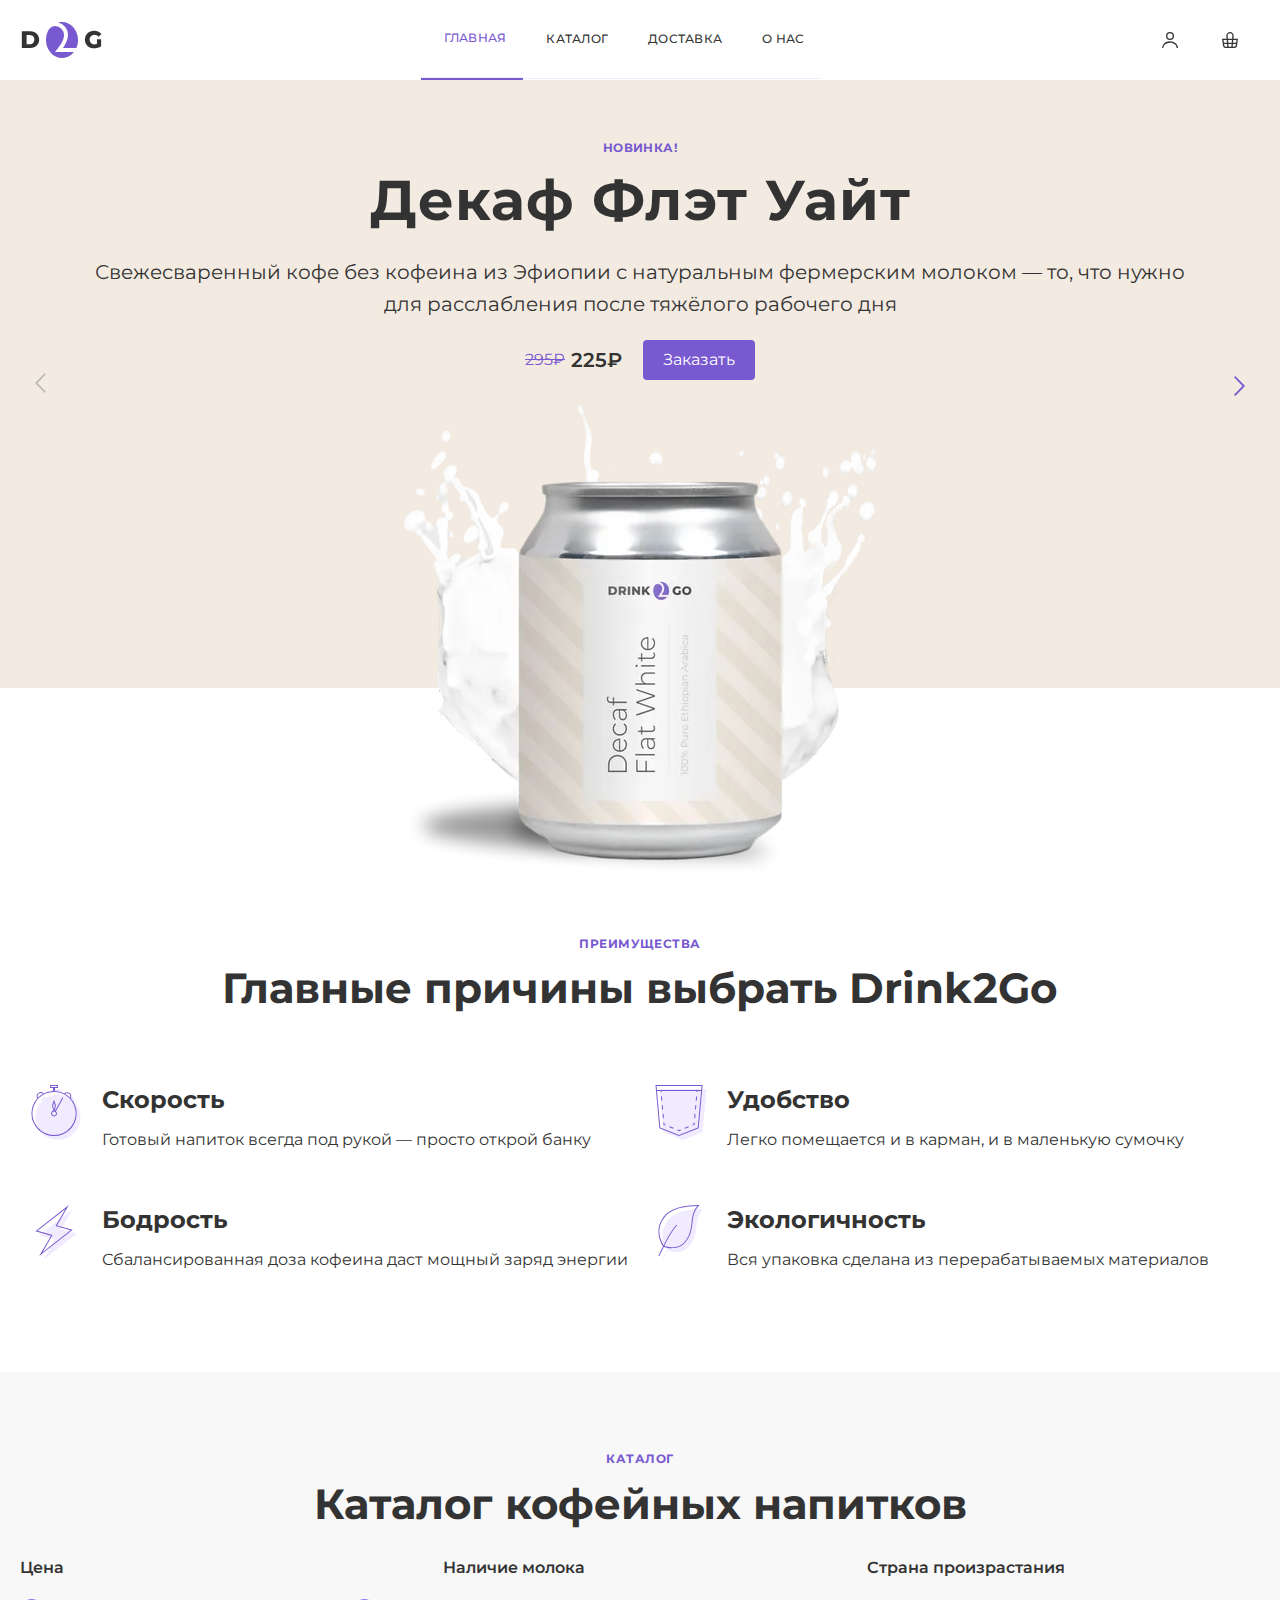
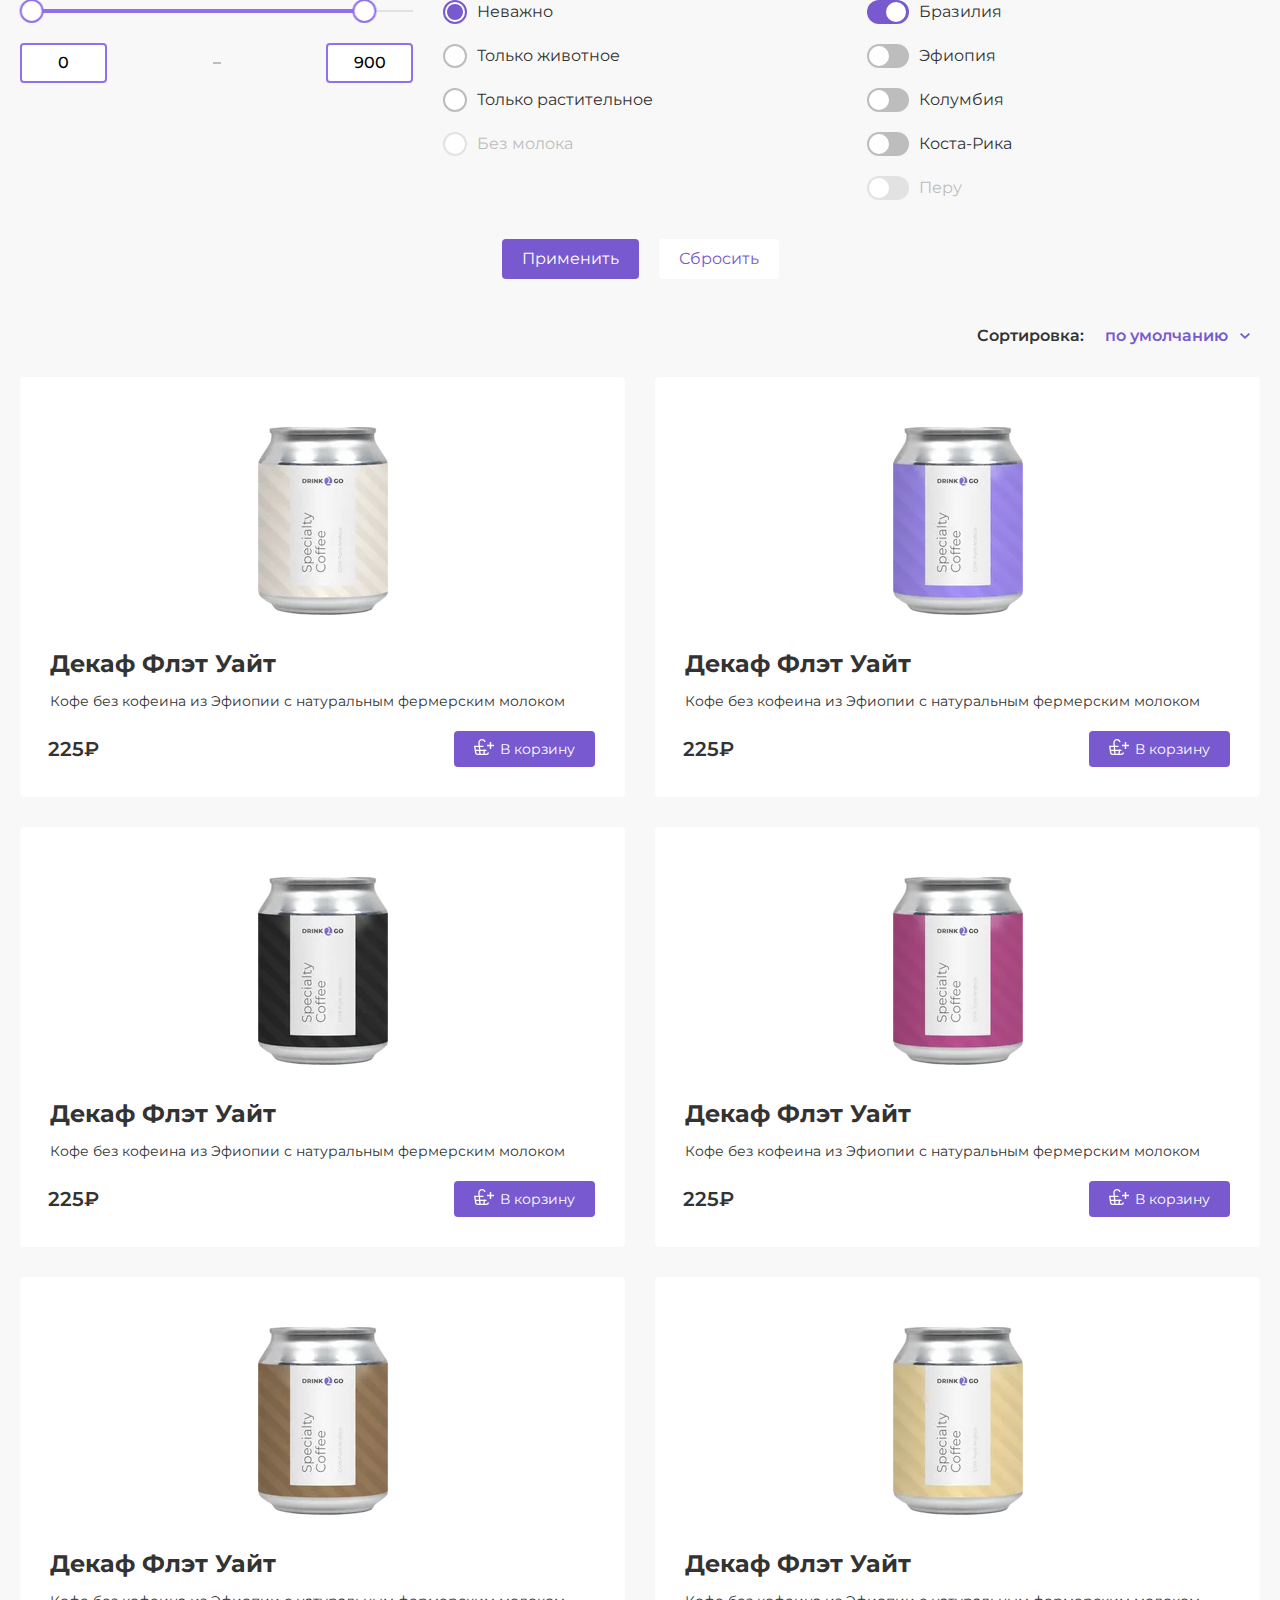
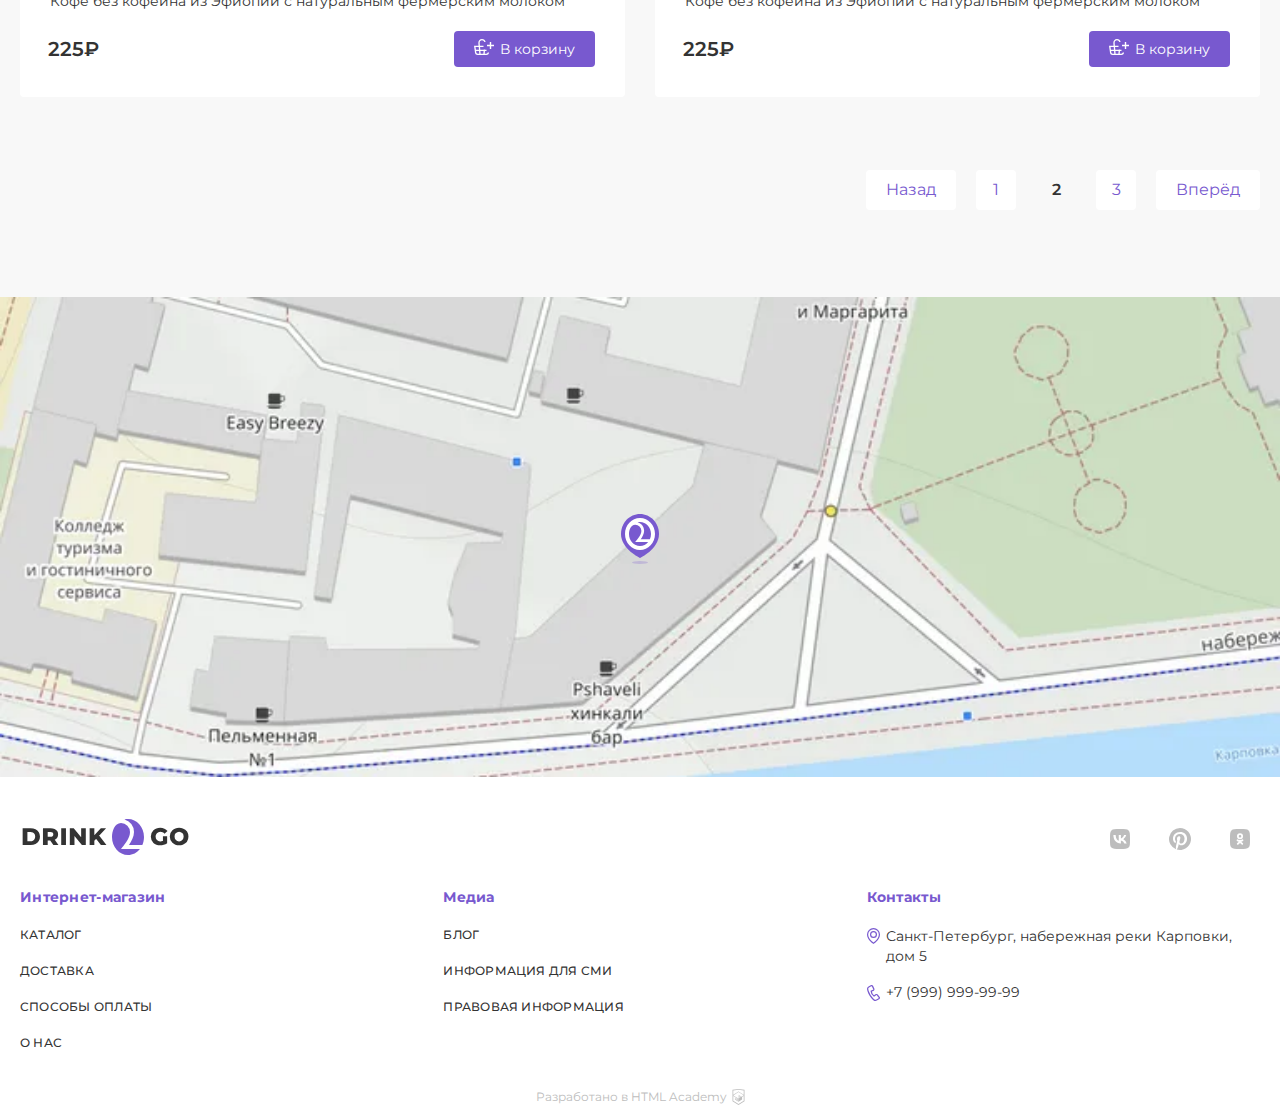
==== commit fc9c52dd: "Deploying to gh-pages from @ AvtRikki/Drink2Go@151a246bedd38c166b9c54eeb54eaba022bcccfa 🚀" ====
--- a/index.html
+++ b/index.html
@@ -1 +1 @@
-<!DOCTYPE html><html class="page" lang="ru"><head><meta charset="UTF-8"><title>Drink2Go</title><meta name="viewport" content="width=device-width,initial-scale=1"><link rel="icon" href="favicon.ico"><link rel="icon" href="favicons/favicon.svg" type="image/svg+xml"><link rel="apple-touch-icon" href="favicons/180.png"><link rel="manifest" href="manifest.webmanifest"><link rel="preload" href="#" type="font/woff2" as="font"><link rel="stylesheet" href="styles/styles.css"></head><body class="page__body"><header class="header" data-test="header"><div class="header__container page__container"><div class="header__logo"><a class="header__logo-link" href="index.html"><picture><source type="image/svg+xml" media="(min-width: 1440px)" srcset="images/logo-desktop.svg" width="170" height="36"><source type="image/svg+xml" media="(min-width: 768px)" srcset="images/logo-tablet.svg" width="82" height="36"><img class="header__logo-image" src="images/logo-title.svg" width="32" height="36" alt="Логотип компании Drink2Go"></picture></a></div><h1 class="header__title">Интернет-магазин кофейных напитков</h1><nav class="main-nav main-nav--closed"><ul class="main-nav__list site-list"><li class="site-list__item site-list__item--active"><a class="site-list__link link" href="index.html">Главная</a></li><li class="site-list__item"><a class="site-list__link link" href="catalog.html">Каталог</a></li><li class="site-list__item"><a class="site-list__link link" href="delivery.html">Доставка</a></li><li><a class="site-list__link link" href="about.html">О нас</a></li></ul></nav><ul class="main-nav__activities activities"><li class="activities__item"><a class="activities__link link" href="#"><svg class="activities__user-icon" width="16" height="16" viewBox="0 0 16 16" fill="none" xmlns="http://www.w3.org/2000/svg"><path fill-rule="evenodd" clip-rule="evenodd" d="M10.67 4a2.67 2.67 0 1 1-5.34 0 2.67 2.67 0 0 1 5.34 0Zm1.33 0a4 4 0 1 1-8 0 4 4 0 0 1 8 0Zm-8.8 8.31a7.55 7.55 0 0 1 4.8-1.64c1.84 0 3.56.6 4.8 1.64a4.83 4.83 0 0 1 1.87 3.69h1.33c0-1.77-.84-3.46-2.34-4.71a8.88 8.88 0 0 0-5.66-1.96c-2.12 0-4.16.7-5.66 1.96a6.16 6.16 0 0 0-2.34 4.71h1.33c0-1.33.63-2.66 1.87-3.69Z" fill="currentColor"/></svg> <span class="activities__item-title">Войти</span></a></li><li class="activities__item"><a class="activities__link link" href="#"><svg class="activities__cart-icon" width="16" height="16" viewBox="0 0 16 16" fill="none" xmlns="http://www.w3.org/2000/svg"><path fill-rule="evenodd" clip-rule="evenodd" d="m5.66 3.88.23 2.79h4.22l.23-2.8a2.35 2.35 0 1 0-4.68 0Zm5.78 2.79.23-2.68a3.68 3.68 0 1 0-7.34 0l.23 2.68h-4.56l.19 1.33.82 5.71a2.67 2.67 0 0 0 2.64 2.29h8.7c1.33 0 2.46-.98 2.64-2.29l.82-5.71.19-1.33h-4.55Zm-.1 1.33h-.06l-.22 2.67h3.02l.38-2.67h-3.13Zm-1.4 0h-3.88l.22 2.67h3.44l.22-2.67Zm-5.22 0h-3.18l.38 2.67h3.02l-.22-2.67Zm1.9 6.67-.23-2.67h3.22l-.22 2.67h-2.78Zm4.33-2.67-.23 2.67h1.63c.67 0 1.23-.5 1.32-1.15l.22-1.52h-2.94Zm-5.9 0 .23 2.67h-1.63c-.67 0-1.23-.5-1.32-1.15l-.22-1.52h2.94Z" fill="currentColor"/></svg> <span class="activities__item-title">Корзина</span></a></li></ul><button class="main-nav__toggle link js-toggle-button" type="button"><span class="visually-hidden">Открыть меню.</span></button></div></header><main><section class="hero" data-test="hero"><h2 class="visually-hidden">Новинки нашего магазина.</h2><ul class="hero__slider"><li class="hero__item hero__item--active"><div class="hero__container"><div class="hero__image-wrapper"><picture><source type="image/webp" media="(min-width: 1440px)" srcset="images/hero-desktop-1@1x.webp, images/hero-desktop-1@2x.webp 2x" width="600" height="600"><source type="image/webp" media="(min-width: 768px)" srcset="images/hero-tablet-1@1x.webp, images/hero-tablet-1@2x.webp 2x" width="476" height="476"><source type="image/webp" srcset="images/hero-mobile-1@1x.webp, images/hero-mobile-1@2x.webp 2x" width="280" height="280"><source type="image/png" media="(min-width: 1440px)" srcset="images/hero-desktop-1@1x.png, images/hero-desktop-1@2x.png 2x" width="600" height="600"><source type="image/png" media="(min-width: 768px)" srcset="images/hero-tablet-1@1x.png, images/hero-tablet-1@2x.png 2x" width="476" height="476"><img class="hero__image" src="images/hero-mobile-1@1x.png" srcset="images/hero-mobile-1@2x.png 2x" width="280" height="280" alt="Банка безкофеинового кофе Декаф Флэт Уайт"></picture></div><div class="hero__content-wrapper"><p class="hero__label section-title">Новинка!</p><p class="hero__title">Декаф Флэт Уайт</p><p class="hero__description">Свежесваренный кофе без кофеина из Эфиопии с натуральным фермерским молоком — то, что нужно для расслабления после тяжёлого рабочего дня</p><div class="hero__advertisement advertisement"><p class="advertisement__price-before">295&#8381;</p><p class="advertisement__price-after">225&#8381;</p><button class="hero__make-order button button--primary" type="button">Заказать</button></div></div></div></li><li class="hero__item"><div class="hero__container"><div class="hero__image-wrapper"><picture><source type="image/webp" media="(min-width: 1440px)" srcset="images/hero-desktop-2@1x.webp, images/hero-desktop-2@2x.webp 2x" width="600" height="600"><source type="image/webp" media="(min-width: 768px)" srcset="images/hero-tablet-2@1x.webp, images/hero-tablet-2@2x.webp 2x" width="476" height="476"><source type="image/webp" srcset="images/hero-mobile-2@1x.webp, images/hero-mobile-2@2x.webp 2x" width="280" height="280"><source type="image/png" media="(min-width: 1440px)" srcset="images/hero-desktop-2@1x.png, images/hero-desktop-2@2x.png 2x" width="600" height="600"><source type="image/png" media="(min-width: 768px)" srcset="images/hero-tablet-2@1x.png, images/hero-tablet-2@2x.png 2x" width="476" height="476"><img class="hero__image" src="images/hero-mobile-2@1x.png" srcset="images/hero-mobile-2@2x.png 2x" width="280" height="280" alt="Банка безкофеинового кофе Декаф Флэт Уайт"></picture></div><div class="hero__content-wrapper"><p class="hero__label section-title">Новинка!</p><p class="hero__title">Лавандовый Латте</p><p class="hero__description">Невероятное сочетание перуанской высокогорной арабики с молоком ламы и лавандовым сиропом унесёт вас прямо на вершину Радужных гор</p><div class="hero__advertisement advertisement"><p class="advertisement__price-before">285&#8381;</p><p class="advertisement__price-after">265&#8381;</p><button class="hero__make-order button button--primary" type="button">Заказать</button></div></div></div></li><li class="hero__item"><div class="hero__container"><div class="hero__image-wrapper"><picture><source type="image/webp" media="(min-width: 1440px)" srcset="images/hero-desktop-3@1x.webp, images/hero-desktop-3@2x.webp 2x" width="600" height="600"><source type="image/webp" media="(min-width: 768px)" srcset="images/hero-tablet-3@1x.webp, images/hero-tablet-3@2x.webp 2x" width="476" height="476"><source type="image/webp" srcset="images/hero-mobile-3@1x.webp, images/hero-mobile-3@2x.webp 2x" width="280" height="280"><source type="image/png" media="(min-width: 1440px)" srcset="images/hero-desktop-3@1x.png, images/hero-desktop-3@2x.png 2x" width="600" height="600"><source type="image/png" media="(min-width: 768px)" srcset="images/hero-tablet-3@1x.png, images/hero-tablet-3@2x.png 2x" width="476" height="476"><img class="hero__image" src="images/hero-mobile-3@1x.png" srcset="images/hero-mobile-3@2x.png 2x" width="280" height="280" alt="Банка безкофеинового кофе Декаф Флэт Уайт"></picture></div><div class="hero__content-wrapper"><p class="hero__label section-title">Новинка!</p><p class="hero__title">Тройной Эспрессо</p><p class="hero__description">Мощнее укола адреналина, чернее самой тёмной ночи, этот тройной эспрессо из Колумбии покажет вам, что такое настоящая бодрость</p><div class="hero__advertisement advertisement"><p class="advertisement__price-before">395&#8381;</p><p class="advertisement__price-after">375&#8381;</p><button class="hero__make-order button button--primary" type="button">Заказать</button></div></div></div></li></ul><div class="hero__pagination"><button class="hero__pagination-item hero__pagination-item--active" type="button"><span class="visually-hidden">Декаф Флэт Уайт</span></button> <button class="hero__pagination-item" type="button"><span class="visually-hidden">Лавандовый Латте</span></button> <button class="hero__pagination-item" type="button"><span class="visually-hidden">Тройной Эспрессо</span></button></div><div class="hero__slider-container"><div class="hero__slider-navigation"><button class="hero__page-button hero__page-button--before slider-button-prev" type="button" disabled="disabled"><span class="visually-hidden">Назад</span> <svg class="hero__page-button-icon" aria-hidden="true" focusable="false" width="11" height="20"><use href="icons/stack.svg#arrow-left-icon"></use></svg></button> <button class="hero__page-button hero__page-button--after slider-button-next" type="button"><span class="visually-hidden">Вперед</span> <svg class="hero__page-button-icon" aria-hidden="true" focusable="false" width="11" height="20"><use href="icons/stack.svg#arrow-left-icon"></use></svg></button></div></div></section><section class="advantages" data-test="features"><div class="page__container"><h2 class="advantages__title section-title">Преимущества</h2><p class="advantages__description">Главные причины выбрать Drink2Go</p><ul class="advantages__list"><li class="advantages__item advantages__item--speed"><h3 class="advantages__item-title">Скорость</h3><p class="advantages__item-description">Готовый напиток всегда под рукой — просто открой банку</p></li><li class="advantages__item advantages__item--convenience"><h3 class="advantages__item-title">Удобство</h3><p class="advantages__item-description">Легко помещается и в карман, и&nbsp;в&nbsp;маленькую сумочку</p></li><li class="advantages__item advantages__item--cheerfulness"><h3 class="advantages__item-title">Бодрость</h3><p class="advantages__item-description">Сбалансированная доза кофеина даст мощный заряд энергии</p></li><li class="advantages__item advantages__item--ecology"><h3 class="advantages__item-title">Экологичность</h3><p class="advantages__item-description">Вся упаковка сделана из&nbsp;перерабатываемых материалов</p></li></ul></div></section><section class="catalog page__container" data-test="catalog"><div class="catalog__container"><h2 class="catalog__title section-title">Каталог</h2><p class="catalog__description">Каталог кофейных напитков</p><form class="catalog__form form" id="catalog-filter" action="https://echo.htmlacademy.ru" method="get"><fieldset class="form__group"><legend class="form__title">Цена</legend><div class="form__slider"></div><div class="form__slider-inputs"><label class="form__filter-input-label"><span class="visually-hidden">Цена от.</span> <input class="form__slider-input form__slider-min" type="number" name="min-price" placeholder="0"></label> <label class="form__filter-input-label"><span class="visually-hidden">Цена до.</span> <input class="form__slider-input form__slider-max" type="number" name="max-price" placeholder="900" value="900"></label></div></fieldset><fieldset class="form__group"><legend class="form__title">Наличие молока</legend><ul class="form__filter-items"><li class="form__filter-item"><label class="form__filter-input-label"><input class="form__control-input visually-hidden" type="radio" value="no-matter" name="milk-inclusion" checked="checked"> <span class="form__filter-input-mark form__radio-mark"></span> <span class="form__filter-input-title form__text">Неважно</span></label></li><li class="form__filter-item"><label class="form__filter-input-label"><input class="form__control-input visually-hidden" type="radio" value="animal-only" name="milk-inclusion"> <span class="form__filter-input-mark form__radio-mark"></span> <span class="form__filter-input-title form__text">Только животное</span></label></li><li class="form__filter-item"><label class="form__filter-input-label"><input class="form__control-input visually-hidden" type="radio" value="plant-only" name="milk-inclusion"> <span class="form__filter-input-mark form__radio-mark"></span> <span class="form__filter-input-title form__text">Только растительное</span></label></li><li class="form__filter-item"><label class="form__filter-input-label"><input class="form__control-input visually-hidden" type="radio" value="no-milk" name="milk-inclusion" disabled="disabled"> <span class="form__filter-input-mark form__radio-mark"></span> <span class="form__filter-input-title form__text">Без молока</span></label></li></ul></fieldset><fieldset class="form__group"><legend class="form__title">Страна произрастания</legend><ul class="form__filter-items form__filter-items--manufacturer"><li class="form__filter-item"><label class="form__filter-input-label"><input class="form__control-input visually-hidden" type="checkbox" name="brazil" checked="checked"> <span class="form__filter-input-mark form__check-mark"></span> <span class="form__filter-input-title form__text">Бразилия</span></label></li><li class="form__filter-item"><label class="form__filter-input-label"><input class="form__control-input visually-hidden" type="checkbox" name="ethiopia"> <span class="form__filter-input-mark form__check-mark"></span> <span class="form__filter-input-title form__text">Эфиопия</span></label></li><li class="form__filter-item"><label class="form__filter-input-label"><input class="form__control-input visually-hidden" type="checkbox" name="colombia"> <span class="form__filter-input-mark form__check-mark"></span> <span class="form__filter-input-title form__text">Колумбия</span></label></li><li class="form__filter-item"><label class="form__filter-input-label"><input class="form__control-input visually-hidden" type="checkbox" name="costa-rica"> <span class="form__filter-input-mark form__check-mark"></span> <span class="form__filter-input-title form__text">Коста-Рика</span></label></li><li class="form__filter-item"><label class="form__filter-input-label"><input class="form__control-input visually-hidden" type="checkbox" name="peru" disabled="disabled"> <span class="form__filter-input-mark form__check-mark"></span> <span class="form__filter-input-title form__text">Перу</span></label></li></ul></fieldset><div class="form__group form__group--buttons"><button class="form__button button button--primary" type="submit">Применить</button> <button class="form__button button button--secondary" type="reset">Сбросить</button></div></form><div class="catalog__filters"><p class="catalog__sorting-title">Сортировка:</p><div class="catalog__sorting-wrapper"><select class="catalog__sorting" name="catalog-sorting" aria-label="Сортировка"><option class="catalog__sorting-item" value="default" selected="selected">по умолчанию</option><option class="catalog__sorting-item" value="expensive-first">возрастание</option><option class="catalog__sorting-item" value="cheap-first">убывание</option></select></div></div><ul class="catalog__list"><li class="catalog-card"><a class="catalog-card__image-link" tabindex="-1" href="#"><picture><source type="image/webp" srcset="images/catalog/catalog-1@1x.webp, images/catalog/catalog-1@2x.webp 2x" width="130" height="188"><img class="catalog-card__image" src="images/catalog/catalog-1@1x.png" srcset="images/catalog/catalog-1@2x.png 2x" width="130" height="188" alt="Фото товара"></picture></a><h3 class="catalog-card__title"><a class="catalog-card__link" tabindex="-1" href="#">Декаф Флэт Уайт</a></h3><p class="catalog-card__description">Кофе без кофеина из Эфиопии с&nbsp;натуральным фермерским молоком</p><div class="catalog-card__price-wrapper"><span class="catalog-card__price">225₽</span> <a class="catalog-card__button button button--primary" href="#">В корзину</a></div></li><li class="catalog-card"><a class="catalog-card__image-link" tabindex="-1" href="#"><picture><source type="image/webp" srcset="images/catalog/catalog-2@1x.webp, images/catalog/catalog-2@2x.webp 2x" width="130" height="188"><img class="catalog-card__image" src="images/catalog/catalog-2@1x.png" srcset="images/catalog/catalog-2@2x.png 2x" width="130" height="188" alt="Фото товара"></picture></a><h3 class="catalog-card__title"><a class="catalog-card__link" tabindex="-1" href="#">Декаф Флэт Уайт</a></h3><p class="catalog-card__description">Кофе без кофеина из Эфиопии с&nbsp;натуральным фермерским молоком</p><div class="catalog-card__price-wrapper"><span class="catalog-card__price">225₽</span> <a class="catalog-card__button button button--primary" href="#">В корзину</a></div></li><li class="catalog-card"><a class="catalog-card__image-link" tabindex="-1" href="#"><picture><source type="image/webp" srcset="images/catalog/catalog-3@1x.webp, images/catalog/catalog-3@2x.webp 2x" width="130" height="188"><img class="catalog-card__image" src="images/catalog/catalog-3@1x.png" srcset="images/catalog/catalog-3@2x.png 2x" width="130" height="188" alt="Фото товара"></picture></a><h3 class="catalog-card__title"><a class="catalog-card__link" tabindex="-1" href="#">Декаф Флэт Уайт</a></h3><p class="catalog-card__description">Кофе без кофеина из Эфиопии с&nbsp;натуральным фермерским молоком</p><div class="catalog-card__price-wrapper"><span class="catalog-card__price">225₽</span> <a class="catalog-card__button button button--primary" href="#">В корзину</a></div></li><li class="catalog-card"><a class="catalog-card__image-link" tabindex="-1" href="#"><picture><source type="image/webp" srcset="images/catalog/catalog-4@1x.webp, images/catalog/catalog-4@2x.webp 2x" width="130" height="188"><img class="catalog-card__image" src="images/catalog/catalog-4@1x.png" srcset="images/catalog/catalog-4@2x.png 2x" width="130" height="188" alt="Фото товара"></picture></a><h3 class="catalog-card__title"><a class="catalog-card__link" tabindex="-1" href="#">Декаф Флэт Уайт</a></h3><p class="catalog-card__description">Кофе без кофеина из Эфиопии с&nbsp;натуральным фермерским молоком</p><div class="catalog-card__price-wrapper"><span class="catalog-card__price">225₽</span> <a class="catalog-card__button button button--primary" href="#">В корзину</a></div></li><li class="catalog-card"><a class="catalog-card__image-link" tabindex="-1" href="#"><picture><source type="image/webp" srcset="images/catalog/catalog-5@1x.webp, images/catalog/catalog-5@2x.webp 2x" width="130" height="188"><img class="catalog-card__image" src="images/catalog/catalog-5@1x.png" srcset="images/catalog/catalog-5@2x.png 2x" width="130" height="188" alt="Фото товара"></picture></a><h3 class="catalog-card__title"><a class="catalog-card__link" tabindex="-1" href="#">Декаф Флэт Уайт</a></h3><p class="catalog-card__description">Кофе без кофеина из Эфиопии с&nbsp;натуральным фермерским молоком</p><div class="catalog-card__price-wrapper"><span class="catalog-card__price">225₽</span> <a class="catalog-card__button button button--primary" href="#">В корзину</a></div></li><li class="catalog-card"><a class="catalog-card__image-link" tabindex="-1" href="#"><picture><source type="image/webp" srcset="images/catalog/catalog-6@1x.webp, images/catalog/catalog-6@2x.webp 2x" width="130" height="188"><img class="catalog-card__image" src="images/catalog/catalog-6@1x.png" srcset="images/catalog/catalog-6@2x.png 2x" width="130" height="188" alt="Фото товара"></picture></a><h3 class="catalog-card__title"><a class="catalog-card__link" tabindex="-1" href="#">Декаф Флэт Уайт</a></h3><p class="catalog-card__description">Кофе без кофеина из Эфиопии с&nbsp;натуральным фермерским молоком</p><div class="catalog-card__price-wrapper"><span class="catalog-card__price">225₽</span> <a class="catalog-card__button button button--primary" href="#">В корзину</a></div></li></ul><div class="catalog__navigation pagination"><ul class="pagination__list"><li class="pagination__item"><a class="pagination__link pagination__link-previous link" href="#"><span class="pagination__link-button">Назад</span> <svg class="pagination__link-icon" aria-hidden="true" focusable="false" width="6" height="10"><use href="icons/stack.svg#page-prev-icon"></use></svg></a></li><li class="pagination__item"><a class="pagination__link link" href="#">1</a></li><li class="pagination__item"><a class="pagination__link pagination__link--active link" href="#">2</a></li><li class="pagination__item"><a class="pagination__link link" href="#">3</a></li><li class="pagination__item"><a class="pagination__link pagination__link-next link" href="#"><span class="pagination__link-button">Вперёд</span> <svg class="pagination__link-icon" aria-hidden="true" focusable="false" width="6" height="10"><use href="icons/stack.svg#page-next-icon"></use></svg></a></li></ul></div></div></section><section class="address" data-test="map"><h2 class="visually-hidden">Карта с адресом компании.</h2><div class="address__wrapper"><picture><source type="image/webp" media="(min-width: 1440px)" srcset="images/address-map-desktop@1x.webp, images/address-map-desktop@2x.webp 2x" width="1440" height="540"><source type="image/webp" media="(min-width: 768px)" srcset="images/address-map-tablet@1x.webp, images/address-map-tablet@2x.webp 2x" width="768" height="480"><source type="image/webp" srcset="images/address-map-mobile@1x.webp, images/address-map-mobile@2x.webp 2x" width="320" height="420"><source type="image/png" media="(min-width: 1440px)" srcset="images/address-map-desktop@1x.png, images/address-map-desktop@2x.png 2x" width="1440" height="540"><source type="image/png" media="(min-width: 768px)" srcset="images/address-map-tablet@1x.png, images/address-map-tablet@2x.png 2x" width="768" height="480"><img class="address__map" src="images/address-map-mobile@1x.png" srcset="images/address-map-mobile@2x.png 2x" width="320" height="420" alt="Карта с адресом компании."></picture></div></section></main><footer class="footer" data-test="footer"><div class="footer__container page__container"><a class="footer__logo" href="index.html"><picture><source type="image/svg+xml" media="(min-width: 1440px)" srcset="images/logo-desktop.svg" width="170" height="36"><img class="footer__logo-image" src="images/logo-tablet.svg" width="82" height="36" alt="Логотип компании Drink2Go"></picture></a><p class="footer__logo-description">Интернет-магазин кофейных напитков</p><ul class="footer__social social"><li class="social__item"><a class="social__link" href="https://vk.com/htmlacademy"><span class="visually-hidden">Мы в Вконтакте.</span> <svg aria-hidden="true" focusable="false" width="20" height="20"><use href="icons/stack.svg#vk-icon"></use></svg></a></li><li class="social__item"><a class="social__link" href="https://www.youtube.com/user/htmlacademyru"><span class="visually-hidden">Мы в Printerest.</span> <svg aria-hidden="true" focusable="false" width="22" height="22"><use href="icons/stack.svg#printerest-icon"></use></svg></a></li><li class="social__item"><a class="social__link" href="https://t.me/htmlacademy"><span class="visually-hidden">Мы в Одноклассниках.</span> <svg aria-hidden="true" focusable="false" width="20" height="20"><use href="icons/stack.svg#ok-icon"></use></svg></a></li></ul><ul class="footer__navigation-list"><li class="footer__navigation-item navigation-topic navigation-topic--shop"><h2 class="navigation-topic__title">Интернет-магазин</h2><ul class="navigation-topic__list"><li class="navigation-topic__item"><a class="navigation-topic__item-link" href="#">Каталог</a></li><li class="navigation-topic__item"><a class="navigation-topic__item-link" href="#">Доставка</a></li><li class="navigation-topic__item"><a class="navigation-topic__item-link" href="#">Способы оплаты</a></li><li class="navigation-topic__item"><a class="navigation-topic__item-link" href="#">О нас</a></li></ul></li><li class="footer__navigation-item navigation-topic navigation-topic--media"><h2 class="navigation-topic__title">Медиа</h2><ul class="navigation-topic__list"><li class="navigation-topic__item"><a class="navigation-topic__item-link" href="#">Блог</a></li><li class="navigation-topic__item"><a class="navigation-topic__item-link" href="#">Информация для СМИ</a></li><li class="navigation-topic__item"><a class="navigation-topic__item-link" href="#">Правовая информация</a></li></ul></li><li class="footer__navigation-item navigation-topic"><h2 class="navigation-topic__title">Контакты</h2><ul class="navigation-topic__list contacts"><li class="navigation-topic__item"><a class="navigation-topic__item-link" href="#"><address class="contacts__link contacts__link--address">Санкт-Петербург, набережная реки Карповки, дом 5</address></a></li><li class="navigation-topic__item"><a class="navigation-topic__item-link contacts__link contacts__link--telephone" href="tel:+79999999999">+7 (999) 999-99-99</a></li></ul></li></ul><div class="footer__developer"><p class="footer__developer-label"><span>Разработано в</span> <a class="footer__developer-link" href="https://htmlacademy.ru/intensive/adaptive"><span>HTML Academy</span></a></p></div></div></footer><script src="vendor/nouislider/nouislider.js" defer="defer"></script><script src="scripts/index.js" type="module"></script></body></html>+<!DOCTYPE html><html class="page" lang="ru"><head><meta charset="UTF-8"><title>Drink2Go</title><meta name="viewport" content="width=device-width,initial-scale=1"><link rel="icon" href="favicon.ico"><link rel="icon" href="favicons/favicon.svg" type="image/svg+xml"><link rel="apple-touch-icon" href="favicons/180.png"><link rel="manifest" href="manifest.webmanifest"><link rel="preload" href="#" type="font/woff2" as="font"><link rel="stylesheet" href="styles/styles.css"></head><body class="page__body"><header class="header" data-test="header"><div class="header__container page__container"><div class="header__logo"><a class="header__logo-link" href="index.html"><picture><source type="image/svg+xml" media="(min-width: 1440px)" srcset="images/logo-desktop.svg" width="170" height="36"><source type="image/svg+xml" media="(min-width: 768px)" srcset="images/logo-tablet.svg" width="82" height="36"><img class="header__logo-image" src="images/logo-title.svg" width="32" height="36" alt="Логотип компании Drink2Go"></picture></a></div><h1 class="header__title">Интернет-магазин кофейных напитков</h1><nav class="main-nav main-nav--closed"><ul class="main-nav__list site-list"><li class="site-list__item site-list__item--active"><a class="site-list__link link" href="index.html">Главная</a></li><li class="site-list__item"><a class="site-list__link link" href="catalog.html">Каталог</a></li><li class="site-list__item"><a class="site-list__link link" href="delivery.html">Доставка</a></li><li><a class="site-list__link link" href="about.html">О нас</a></li></ul></nav><ul class="main-nav__activities activities"><li class="activities__item"><a class="activities__link link" href="#"><svg class="activities__user-icon" width="16" height="16" viewBox="0 0 16 16" fill="none" xmlns="http://www.w3.org/2000/svg"><path fill-rule="evenodd" clip-rule="evenodd" d="M10.67 4a2.67 2.67 0 1 1-5.34 0 2.67 2.67 0 0 1 5.34 0Zm1.33 0a4 4 0 1 1-8 0 4 4 0 0 1 8 0Zm-8.8 8.31a7.55 7.55 0 0 1 4.8-1.64c1.84 0 3.56.6 4.8 1.64a4.83 4.83 0 0 1 1.87 3.69h1.33c0-1.77-.84-3.46-2.34-4.71a8.88 8.88 0 0 0-5.66-1.96c-2.12 0-4.16.7-5.66 1.96a6.16 6.16 0 0 0-2.34 4.71h1.33c0-1.33.63-2.66 1.87-3.69Z" fill="currentColor"/></svg> <span class="activities__item-title">Войти</span></a></li><li class="activities__item"><a class="activities__link link" href="#"><svg class="activities__cart-icon" width="16" height="16" viewBox="0 0 16 16" fill="none" xmlns="http://www.w3.org/2000/svg"><path fill-rule="evenodd" clip-rule="evenodd" d="m5.66 3.88.23 2.79h4.22l.23-2.8a2.35 2.35 0 1 0-4.68 0Zm5.78 2.79.23-2.68a3.68 3.68 0 1 0-7.34 0l.23 2.68h-4.56l.19 1.33.82 5.71a2.67 2.67 0 0 0 2.64 2.29h8.7c1.33 0 2.46-.98 2.64-2.29l.82-5.71.19-1.33h-4.55Zm-.1 1.33h-.06l-.22 2.67h3.02l.38-2.67h-3.13Zm-1.4 0h-3.88l.22 2.67h3.44l.22-2.67Zm-5.22 0h-3.18l.38 2.67h3.02l-.22-2.67Zm1.9 6.67-.23-2.67h3.22l-.22 2.67h-2.78Zm4.33-2.67-.23 2.67h1.63c.67 0 1.23-.5 1.32-1.15l.22-1.52h-2.94Zm-5.9 0 .23 2.67h-1.63c-.67 0-1.23-.5-1.32-1.15l-.22-1.52h2.94Z" fill="currentColor"/></svg> <span class="activities__item-title">Корзина</span></a></li></ul><button class="main-nav__toggle link js-toggle-button" type="button"><span class="visually-hidden">Открыть меню.</span></button></div></header><main><section class="hero" data-test="hero"><h2 class="visually-hidden">Новинки нашего магазина.</h2><ul class="hero__slider"><li class="hero__item hero__item--active"><div class="hero__container"><div class="hero__image-wrapper"><picture><source type="image/webp" media="(min-width: 1440px)" srcset="images/hero-desktop-1@1x.webp, images/hero-desktop-1@2x.webp 2x" width="600" height="600"><source type="image/webp" media="(min-width: 768px)" srcset="images/hero-tablet-1@1x.webp, images/hero-tablet-1@2x.webp 2x" width="476" height="476"><source type="image/webp" srcset="images/hero-mobile-1@1x.webp, images/hero-mobile-1@2x.webp 2x" width="280" height="280"><source type="image/png" media="(min-width: 1440px)" srcset="images/hero-desktop-1@1x.png, images/hero-desktop-1@2x.png 2x" width="600" height="600"><source type="image/png" media="(min-width: 768px)" srcset="images/hero-tablet-1@1x.png, images/hero-tablet-1@2x.png 2x" width="476" height="476"><img class="hero__image" src="images/hero-mobile-1@1x.png" srcset="images/hero-mobile-1@2x.png 2x" width="280" height="280" alt="Банка безкофеинового кофе Декаф Флэт Уайт"></picture></div><div class="hero__content-wrapper"><p class="hero__label section-title">Новинка!</p><p class="hero__title">Декаф Флэт Уайт</p><p class="hero__description">Свежесваренный кофе без кофеина из&nbsp;Эфиопии с&nbsp;натуральным фермерским&nbsp;молоком — то, что нужно для&nbsp;расслабления после тяжёлого&nbsp;рабочего дня</p><div class="hero__advertisement advertisement"><p class="advertisement__price-before">295&#8381;</p><p class="advertisement__price-after">225&#8381;</p><button class="hero__make-order button button--primary" type="button">Заказать</button></div></div></div></li><li class="hero__item"><div class="hero__container"><div class="hero__image-wrapper"><picture><source type="image/webp" media="(min-width: 1440px)" srcset="images/hero-desktop-2@1x.webp, images/hero-desktop-2@2x.webp 2x" width="600" height="600"><source type="image/webp" media="(min-width: 768px)" srcset="images/hero-tablet-2@1x.webp, images/hero-tablet-2@2x.webp 2x" width="476" height="476"><source type="image/webp" srcset="images/hero-mobile-2@1x.webp, images/hero-mobile-2@2x.webp 2x" width="280" height="280"><source type="image/png" media="(min-width: 1440px)" srcset="images/hero-desktop-2@1x.png, images/hero-desktop-2@2x.png 2x" width="600" height="600"><source type="image/png" media="(min-width: 768px)" srcset="images/hero-tablet-2@1x.png, images/hero-tablet-2@2x.png 2x" width="476" height="476"><img class="hero__image" src="images/hero-mobile-2@1x.png" srcset="images/hero-mobile-2@2x.png 2x" width="280" height="280" alt="Банка безкофеинового кофе Декаф Флэт Уайт"></picture></div><div class="hero__content-wrapper"><p class="hero__label section-title">Новинка!</p><p class="hero__title">Лавандовый Латте</p><p class="hero__description">Невероятное сочетание перуанской высокогорной арабики с молоком ламы и лавандовым сиропом унесёт вас прямо на вершину Радужных гор</p><div class="hero__advertisement advertisement"><p class="advertisement__price-before">285&#8381;</p><p class="advertisement__price-after">265&#8381;</p><button class="hero__make-order button button--primary" type="button">Заказать</button></div></div></div></li><li class="hero__item"><div class="hero__container"><div class="hero__image-wrapper"><picture><source type="image/webp" media="(min-width: 1440px)" srcset="images/hero-desktop-3@1x.webp, images/hero-desktop-3@2x.webp 2x" width="600" height="600"><source type="image/webp" media="(min-width: 768px)" srcset="images/hero-tablet-3@1x.webp, images/hero-tablet-3@2x.webp 2x" width="476" height="476"><source type="image/webp" srcset="images/hero-mobile-3@1x.webp, images/hero-mobile-3@2x.webp 2x" width="280" height="280"><source type="image/png" media="(min-width: 1440px)" srcset="images/hero-desktop-3@1x.png, images/hero-desktop-3@2x.png 2x" width="600" height="600"><source type="image/png" media="(min-width: 768px)" srcset="images/hero-tablet-3@1x.png, images/hero-tablet-3@2x.png 2x" width="476" height="476"><img class="hero__image" src="images/hero-mobile-3@1x.png" srcset="images/hero-mobile-3@2x.png 2x" width="280" height="280" alt="Банка безкофеинового кофе Декаф Флэт Уайт"></picture></div><div class="hero__content-wrapper"><p class="hero__label section-title">Новинка!</p><p class="hero__title">Тройной Эспрессо</p><p class="hero__description">Мощнее укола адреналина, чернее самой тёмной ночи, этот тройной эспрессо из Колумбии покажет вам, что такое настоящая бодрость</p><div class="hero__advertisement advertisement"><p class="advertisement__price-before">395&#8381;</p><p class="advertisement__price-after">375&#8381;</p><button class="hero__make-order button button--primary" type="button">Заказать</button></div></div></div></li></ul><div class="hero__pagination"><button class="hero__pagination-item hero__pagination-item--active" type="button"><span class="visually-hidden">Декаф Флэт Уайт</span></button> <button class="hero__pagination-item" type="button"><span class="visually-hidden">Лавандовый Латте</span></button> <button class="hero__pagination-item" type="button"><span class="visually-hidden">Тройной Эспрессо</span></button></div><div class="hero__slider-container"><div class="hero__slider-navigation"><button class="hero__page-button hero__page-button--before slider-button-prev" type="button" disabled="disabled"><span class="visually-hidden">Назад</span> <svg class="hero__page-button-icon" aria-hidden="true" focusable="false" width="11" height="20"><use href="icons/stack.svg#arrow-left-icon"></use></svg></button> <button class="hero__page-button hero__page-button--after slider-button-next" type="button"><span class="visually-hidden">Вперед</span> <svg class="hero__page-button-icon" aria-hidden="true" focusable="false" width="11" height="20"><use href="icons/stack.svg#arrow-left-icon"></use></svg></button></div></div></section><section class="advantages" data-test="features"><div class="page__container"><h2 class="advantages__title section-title">Преимущества</h2><p class="advantages__description">Главные причины выбрать Drink2Go</p><ul class="advantages__list"><li class="advantages__item advantages__item--speed"><h3 class="advantages__item-title">Скорость</h3><p class="advantages__item-description">Готовый напиток всегда под рукой — просто открой банку</p></li><li class="advantages__item advantages__item--convenience"><h3 class="advantages__item-title">Удобство</h3><p class="advantages__item-description">Легко помещается и в карман, и&nbsp;в&nbsp;маленькую сумочку</p></li><li class="advantages__item advantages__item--cheerfulness"><h3 class="advantages__item-title">Бодрость</h3><p class="advantages__item-description">Сбалансированная доза кофеина даст мощный заряд энергии</p></li><li class="advantages__item advantages__item--ecology"><h3 class="advantages__item-title">Экологичность</h3><p class="advantages__item-description">Вся упаковка сделана из&nbsp;перерабатываемых материалов</p></li></ul></div></section><section class="catalog page__container" data-test="catalog"><div class="catalog__container"><h2 class="catalog__title section-title">Каталог</h2><p class="catalog__description">Каталог кофейных напитков</p><form class="catalog__form form" id="catalog-filter" action="https://echo.htmlacademy.ru" method="get"><fieldset class="form__group"><legend class="form__title">Цена</legend><div class="form__slider"></div><div class="form__slider-inputs"><label class="form__filter-input-label"><span class="visually-hidden">Цена от.</span> <input class="form__slider-input form__slider-min" type="number" name="min-price" placeholder="0"></label> <label class="form__filter-input-label"><span class="visually-hidden">Цена до.</span> <input class="form__slider-input form__slider-max" type="number" name="max-price" placeholder="900" value="900"></label></div></fieldset><fieldset class="form__group"><legend class="form__title">Наличие молока</legend><ul class="form__filter-items"><li class="form__filter-item"><label class="form__filter-input-label"><input class="form__control-input visually-hidden" type="radio" value="no-matter" name="milk-inclusion" checked="checked"> <span class="form__filter-input-mark form__radio-mark"></span> <span class="form__filter-input-title form__text">Неважно</span></label></li><li class="form__filter-item"><label class="form__filter-input-label"><input class="form__control-input visually-hidden" type="radio" value="animal-only" name="milk-inclusion"> <span class="form__filter-input-mark form__radio-mark"></span> <span class="form__filter-input-title form__text">Только животное</span></label></li><li class="form__filter-item"><label class="form__filter-input-label"><input class="form__control-input visually-hidden" type="radio" value="plant-only" name="milk-inclusion"> <span class="form__filter-input-mark form__radio-mark"></span> <span class="form__filter-input-title form__text">Только растительное</span></label></li><li class="form__filter-item"><label class="form__filter-input-label"><input class="form__control-input visually-hidden" type="radio" value="no-milk" name="milk-inclusion" disabled="disabled"> <span class="form__filter-input-mark form__radio-mark"></span> <span class="form__filter-input-title form__text">Без молока</span></label></li></ul></fieldset><fieldset class="form__group"><legend class="form__title">Страна произрастания</legend><ul class="form__filter-items form__filter-items--manufacturer"><li class="form__filter-item"><label class="form__filter-input-label"><input class="form__control-input visually-hidden" type="checkbox" name="brazil" checked="checked"> <span class="form__filter-input-mark form__check-mark"></span> <span class="form__filter-input-title form__text">Бразилия</span></label></li><li class="form__filter-item"><label class="form__filter-input-label"><input class="form__control-input visually-hidden" type="checkbox" name="ethiopia"> <span class="form__filter-input-mark form__check-mark"></span> <span class="form__filter-input-title form__text">Эфиопия</span></label></li><li class="form__filter-item"><label class="form__filter-input-label"><input class="form__control-input visually-hidden" type="checkbox" name="colombia"> <span class="form__filter-input-mark form__check-mark"></span> <span class="form__filter-input-title form__text">Колумбия</span></label></li><li class="form__filter-item"><label class="form__filter-input-label"><input class="form__control-input visually-hidden" type="checkbox" name="costa-rica"> <span class="form__filter-input-mark form__check-mark"></span> <span class="form__filter-input-title form__text">Коста-Рика</span></label></li><li class="form__filter-item"><label class="form__filter-input-label"><input class="form__control-input visually-hidden" type="checkbox" name="peru" disabled="disabled"> <span class="form__filter-input-mark form__check-mark"></span> <span class="form__filter-input-title form__text">Перу</span></label></li></ul></fieldset><div class="form__group form__group--buttons"><button class="form__button button button--primary" type="submit">Применить</button> <button class="form__button button button--secondary" type="reset">Сбросить</button></div></form><div class="catalog__filters"><p class="catalog__sorting-title">Сортировка:</p><div class="catalog__sorting-wrapper"><select class="catalog__sorting" name="catalog-sorting" aria-label="Сортировка"><option class="catalog__sorting-item" value="default" selected="selected">по умолчанию</option><option class="catalog__sorting-item" value="expensive-first">возрастание</option><option class="catalog__sorting-item" value="cheap-first">убывание</option></select></div></div><ul class="catalog__list"><li class="catalog-card"><a class="catalog-card__image-link" tabindex="-1" href="#"><picture><source type="image/webp" srcset="images/catalog/catalog-1@1x.webp, images/catalog/catalog-1@2x.webp 2x" width="130" height="188"><img class="catalog-card__image" src="images/catalog/catalog-1@1x.png" srcset="images/catalog/catalog-1@2x.png 2x" width="130" height="188" alt="Фото товара"></picture></a><h3 class="catalog-card__title"><a class="catalog-card__link" tabindex="-1" href="#">Декаф Флэт Уайт</a></h3><p class="catalog-card__description">Кофе без кофеина из Эфиопии с&nbsp;натуральным фермерским молоком</p><div class="catalog-card__price-wrapper"><span class="catalog-card__price">225₽</span> <a class="catalog-card__button button button--primary" href="#">В корзину</a></div></li><li class="catalog-card"><a class="catalog-card__image-link" tabindex="-1" href="#"><picture><source type="image/webp" srcset="images/catalog/catalog-2@1x.webp, images/catalog/catalog-2@2x.webp 2x" width="130" height="188"><img class="catalog-card__image" src="images/catalog/catalog-2@1x.png" srcset="images/catalog/catalog-2@2x.png 2x" width="130" height="188" alt="Фото товара"></picture></a><h3 class="catalog-card__title"><a class="catalog-card__link" tabindex="-1" href="#">Декаф Флэт Уайт</a></h3><p class="catalog-card__description">Кофе без кофеина из Эфиопии с&nbsp;натуральным фермерским молоком</p><div class="catalog-card__price-wrapper"><span class="catalog-card__price">225₽</span> <a class="catalog-card__button button button--primary" href="#">В корзину</a></div></li><li class="catalog-card"><a class="catalog-card__image-link" tabindex="-1" href="#"><picture><source type="image/webp" srcset="images/catalog/catalog-3@1x.webp, images/catalog/catalog-3@2x.webp 2x" width="130" height="188"><img class="catalog-card__image" src="images/catalog/catalog-3@1x.png" srcset="images/catalog/catalog-3@2x.png 2x" width="130" height="188" alt="Фото товара"></picture></a><h3 class="catalog-card__title"><a class="catalog-card__link" tabindex="-1" href="#">Декаф Флэт Уайт</a></h3><p class="catalog-card__description">Кофе без кофеина из Эфиопии с&nbsp;натуральным фермерским молоком</p><div class="catalog-card__price-wrapper"><span class="catalog-card__price">225₽</span> <a class="catalog-card__button button button--primary" href="#">В корзину</a></div></li><li class="catalog-card"><a class="catalog-card__image-link" tabindex="-1" href="#"><picture><source type="image/webp" srcset="images/catalog/catalog-4@1x.webp, images/catalog/catalog-4@2x.webp 2x" width="130" height="188"><img class="catalog-card__image" src="images/catalog/catalog-4@1x.png" srcset="images/catalog/catalog-4@2x.png 2x" width="130" height="188" alt="Фото товара"></picture></a><h3 class="catalog-card__title"><a class="catalog-card__link" tabindex="-1" href="#">Декаф Флэт Уайт</a></h3><p class="catalog-card__description">Кофе без кофеина из Эфиопии с&nbsp;натуральным фермерским молоком</p><div class="catalog-card__price-wrapper"><span class="catalog-card__price">225₽</span> <a class="catalog-card__button button button--primary" href="#">В корзину</a></div></li><li class="catalog-card"><a class="catalog-card__image-link" tabindex="-1" href="#"><picture><source type="image/webp" srcset="images/catalog/catalog-5@1x.webp, images/catalog/catalog-5@2x.webp 2x" width="130" height="188"><img class="catalog-card__image" src="images/catalog/catalog-5@1x.png" srcset="images/catalog/catalog-5@2x.png 2x" width="130" height="188" alt="Фото товара"></picture></a><h3 class="catalog-card__title"><a class="catalog-card__link" tabindex="-1" href="#">Декаф Флэт Уайт</a></h3><p class="catalog-card__description">Кофе без кофеина из Эфиопии с&nbsp;натуральным фермерским молоком</p><div class="catalog-card__price-wrapper"><span class="catalog-card__price">225₽</span> <a class="catalog-card__button button button--primary" href="#">В корзину</a></div></li><li class="catalog-card"><a class="catalog-card__image-link" tabindex="-1" href="#"><picture><source type="image/webp" srcset="images/catalog/catalog-6@1x.webp, images/catalog/catalog-6@2x.webp 2x" width="130" height="188"><img class="catalog-card__image" src="images/catalog/catalog-6@1x.png" srcset="images/catalog/catalog-6@2x.png 2x" width="130" height="188" alt="Фото товара"></picture></a><h3 class="catalog-card__title"><a class="catalog-card__link" tabindex="-1" href="#">Декаф Флэт Уайт</a></h3><p class="catalog-card__description">Кофе без кофеина из Эфиопии с&nbsp;натуральным фермерским молоком</p><div class="catalog-card__price-wrapper"><span class="catalog-card__price">225₽</span> <a class="catalog-card__button button button--primary" href="#">В корзину</a></div></li></ul><div class="catalog__navigation pagination"><ul class="pagination__list"><li class="pagination__item"><a class="pagination__link pagination__link-previous link" href="#"><span class="pagination__link-button">Назад</span> <svg class="pagination__link-icon" aria-hidden="true" focusable="false" width="6" height="10"><use href="icons/stack.svg#page-prev-icon"></use></svg></a></li><li class="pagination__item"><a class="pagination__link link" href="#">1</a></li><li class="pagination__item"><a class="pagination__link pagination__link--active link" href="#">2</a></li><li class="pagination__item"><a class="pagination__link link" href="#">3</a></li><li class="pagination__item"><a class="pagination__link pagination__link-next link" href="#"><span class="pagination__link-button">Вперёд</span> <svg class="pagination__link-icon" aria-hidden="true" focusable="false" width="6" height="10"><use href="icons/stack.svg#page-next-icon"></use></svg></a></li></ul></div></div></section><section class="address" data-test="map"><h2 class="visually-hidden">Карта с адресом компании.</h2><div class="address__wrapper"><picture><source type="image/webp" media="(min-width: 1440px)" srcset="images/address-map-desktop@1x.webp, images/address-map-desktop@2x.webp 2x" width="1440" height="540"><source type="image/webp" media="(min-width: 768px)" srcset="images/address-map-tablet@1x.webp, images/address-map-tablet@2x.webp 2x" width="768" height="480"><source type="image/webp" srcset="images/address-map-mobile@1x.webp, images/address-map-mobile@2x.webp 2x" width="320" height="420"><source type="image/png" media="(min-width: 1440px)" srcset="images/address-map-desktop@1x.png, images/address-map-desktop@2x.png 2x" width="1440" height="540"><source type="image/png" media="(min-width: 768px)" srcset="images/address-map-tablet@1x.png, images/address-map-tablet@2x.png 2x" width="768" height="480"><img class="address__map" src="images/address-map-mobile@1x.png" srcset="images/address-map-mobile@2x.png 2x" width="320" height="420" alt="Карта с адресом компании."></picture></div></section></main><footer class="footer" data-test="footer"><div class="footer__container page__container"><a class="footer__logo" href="index.html"><picture><source type="image/svg+xml" media="(min-width: 768px)" srcset="images/logo-desktop.svg" width="170" height="36"><img class="footer__logo-image" src="images/logo-tablet.svg" width="82" height="36" alt="Логотип компании Drink2Go"></picture></a><p class="footer__logo-description">Интернет-магазин кофейных напитков</p><ul class="footer__social social"><li class="social__item"><a class="social__link" href="https://vk.com/htmlacademy"><span class="visually-hidden">Мы в Вконтакте.</span> <svg aria-hidden="true" focusable="false" width="20" height="20"><use href="icons/stack.svg#vk-icon"></use></svg></a></li><li class="social__item"><a class="social__link" href="https://www.youtube.com/user/htmlacademyru"><span class="visually-hidden">Мы в Printerest.</span> <svg aria-hidden="true" focusable="false" width="22" height="22"><use href="icons/stack.svg#printerest-icon"></use></svg></a></li><li class="social__item"><a class="social__link" href="https://t.me/htmlacademy"><span class="visually-hidden">Мы в Одноклассниках.</span> <svg aria-hidden="true" focusable="false" width="20" height="20"><use href="icons/stack.svg#ok-icon"></use></svg></a></li></ul><ul class="footer__navigation-list"><li class="footer__navigation-item navigation-topic navigation-topic--shop"><h2 class="navigation-topic__title">Интернет-магазин</h2><ul class="navigation-topic__list"><li class="navigation-topic__item"><a class="navigation-topic__item-link" href="#">Каталог</a></li><li class="navigation-topic__item"><a class="navigation-topic__item-link" href="#">Доставка</a></li><li class="navigation-topic__item"><a class="navigation-topic__item-link" href="#">Способы оплаты</a></li><li class="navigation-topic__item"><a class="navigation-topic__item-link" href="#">О нас</a></li></ul></li><li class="footer__navigation-item navigation-topic navigation-topic--media"><h2 class="navigation-topic__title">Медиа</h2><ul class="navigation-topic__list"><li class="navigation-topic__item"><a class="navigation-topic__item-link" href="#">Блог</a></li><li class="navigation-topic__item"><a class="navigation-topic__item-link" href="#">Информация для СМИ</a></li><li class="navigation-topic__item"><a class="navigation-topic__item-link" href="#">Правовая информация</a></li></ul></li><li class="footer__navigation-item navigation-topic"><h2 class="navigation-topic__title">Контакты</h2><ul class="navigation-topic__list contacts"><li class="navigation-topic__item"><a class="navigation-topic__item-link" href="#"><address class="contacts__link contacts__link--address">Санкт-Петербург, набережная реки Карповки, дом 5</address></a></li><li class="navigation-topic__item"><a class="navigation-topic__item-link contacts__link contacts__link--telephone" href="tel:+79999999999">+7 (999) 999-99-99</a></li></ul></li></ul><div class="footer__developer"><p class="footer__developer-label"><span>Разработано в</span> <a class="footer__developer-link" href="https://htmlacademy.ru/intensive/adaptive"><span>HTML Academy</span></a></p></div></div></footer><script src="vendor/nouislider/nouislider.js" defer="defer"></script><script src="scripts/index.js" type="module"></script></body></html>--- a/styles/styles.css
+++ b/styles/styles.css
@@ -1 +1 @@
-@import "../vendor/nouislider/nouislider.css";*,:after,:before{box-sizing:border-box}@font-face{font-family:Montserrat;font-weight:400;font-style:normal;font-display:swap;src:url(../fonts/montserrat-400.woff2)format("woff2"),url(fonts/montserrat-400.woff)format("woff")}@font-face{font-family:Montserrat;font-weight:500;font-style:normal;font-display:swap;src:url(../fonts/montserrat-500.woff2)format("woff2"),url(fonts/montserrat-500.woff)format("woff")}@font-face{font-family:Montserrat;font-weight:600;font-style:normal;font-display:swap;src:url(../fonts/montserrat-600.woff2)format("woff2"),url(fonts/montserrat-600.woff)format("woff")}@font-face{font-family:Montserrat;font-weight:700;font-style:normal;font-display:swap;src:url(../fonts/montserrat-700.woff2)format("woff2"),url(fonts/montserrat-700.woff)format("woff")}@font-face{font-family:Montserrat;font-weight:800;font-style:normal;font-display:swap;src:url(../fonts/montserrat-800.woff2)format("woff2"),url(fonts/montserrat-800.woff)format("woff")}.visually-hidden{white-space:nowrap;clip:rect(0 0 0 0);border:0;width:1px;height:1px;margin:-1px;padding:0;position:absolute;overflow:hidden}.page{box-sizing:border-box;height:100%}.page__body{color:#333;background-color:#fff;flex-direction:column;height:100%;margin:0;padding:0;font-family:Montserrat,Arial,sans-serif;font-size:14px;font-style:normal;font-weight:400;line-height:20px;display:flex}.page__container{max-width:1440px;margin:0 auto;padding:0 20px}.button{cursor:pointer;text-align:center;border:0;border-radius:4px;padding:8px 20px;text-decoration:none;display:inline-block}.button--primary{color:#fff;background-color:#7859cf}.button--primary:hover,.button--primary:focus{background-color:#9070ec}.button--primary:active{background-color:#593cac}.button--primary:disabled{background-color:#bdbdbd}.button--secondary{color:#7859cf;background-color:#fff}.button--secondary:hover,.button--secondary:focus{color:#fff;background-color:#9070ec}.button--secondary:active{color:#fff;background-color:#593cac}.button--secondary:disabled{color:#fff;background-color:#e2e2e2}.link{color:#333;background-color:#0000}.link:hover,.link:focus{color:#7859cf}.link:active{background-color:#f0ebff}.header{background-color:#fff}.header__container{flex-wrap:wrap;align-content:center;align-items:center;display:flex;position:relative}.header__logo{cursor:pointer;text-decoration:none}@media (width<=767px){.header__logo{margin-right:auto}}@media (width>=1440px){.header__logo{margin-right:20px}}.header__logo:hover{opacity:.8}.header__logo:active{opacity:.6}.header__logo-image{display:block}.header__title{margin:0;font-family:Montserrat,Arial,sans-serif;font-size:12px;font-style:normal;font-weight:400;line-height:16px;display:none}@media (width>=1440px){.header__title{max-width:150px;display:block}}@media (width>=768px){.main-nav{margin:0 auto}}@media (width<=767px){.main-nav--closed{display:none}.main-nav--opened{z-index:1;width:100%;display:block;position:absolute;top:100%;right:0}}.main-nav__list{text-transform:uppercase;flex-wrap:wrap;justify-content:center;width:100%;margin:0;padding:0;list-style:none;display:flex}@media (width<=767px){.main-nav__list{flex-direction:column}}.main-nav__activities{flex-wrap:wrap;justify-content:end;margin:0;padding:0;list-style:none;display:flex}.main-nav__toggle{cursor:pointer;border:none;width:60px;height:60px;margin-right:-20px}@media (width>=768px){.main-nav__toggle{display:none}}.main-nav--closed~.main-nav__toggle:before{content:"";background-color:#333;width:16px;height:2px;position:absolute;transform:translate(-50%);box-shadow:0 5px #333,0 -6px #333}.main-nav--opened~.main-nav__toggle:before,.main-nav--opened~.main-nav__toggle:after{content:"";background-color:#333;width:16px;height:2px;position:absolute}.main-nav--opened~.main-nav__toggle:after{transform:translate(-50%)rotate(45deg)}.main-nav--opened~.main-nav__toggle:before{transform:translate(-50%)rotate(-45deg)}.site-list{text-transform:uppercase;flex-wrap:wrap;margin:0;padding:0;font-family:inherit;font-size:12px;font-style:normal;font-weight:400;line-height:16px;list-style:none;display:flex}@media (width<=767px){.site-list__item:first-child .site-list__link{border-top:1px solid #f0ebff}}@media (width>=768px){.site-list__item{height:100%}.site-list__item--active{border-bottom:2px solid #7859cf;margin-top:-2px}.site-list__item--active .site-list__link{color:#7859cf}}.site-list__link{text-align:center;text-transform:uppercase;letter-spacing:.02em;color:#333;background-color:#fff;border-bottom:1px solid #f0ebff;font-family:Montserrat,Arial,sans-serif;font-size:12px;font-style:normal;font-weight:500;line-height:16px;text-decoration:none;display:block;position:relative}@media (width<=767px){.site-list__link{padding:20px 20px 21px}}@media (width>=768px){.site-list__link{padding:32px 22px}}.activities{flex-wrap:wrap;justify-content:end;display:flex}.activities__link{color:#333;text-transform:uppercase;justify-content:center;align-items:center;text-decoration:none;display:flex}@media (width<=767px){.activities__link{width:60px;height:60px}}@media (width>=768px){.activities__link{width:60px;height:80px;padding:32px 22px}}@media (width>=1440px){.activities__link{gap:8px;width:auto;height:auto;display:flex}}.activities__item-title{display:none}@media (width>=1440px){.activities__item-title{text-transform:uppercase;letter-spacing:.02em;font-family:Montserrat,Arial,sans-serif;font-size:12px;font-style:normal;font-weight:500;line-height:16px;display:block}}.hero{max-width:1440px;margin:0 auto;position:relative}.hero__image-wrapper{grid-area:image;display:block}@media (width<=767px){.hero__image-wrapper{margin-bottom:5px}}@media (width>=768px){.hero__image-wrapper{order:2}}.hero__slider{margin:0;padding:0;list-style:none;display:grid}.hero__item{visibility:hidden;grid-area:1/1/-1/-1}@media (width<=767px){.hero__item:nth-child(n){background-color:#f3ebe1}.hero__item:nth-child(2n){background-color:#eae6fc}.hero__item:nth-child(3n){background-color:#e5e6e8}}@media (width>=768px){.hero__item:nth-child(n){background-color:unset;background-image:linear-gradient(0deg,#0000 188px,#f3ebe1 188px)}.hero__item:nth-child(2n){background-color:unset;background-image:linear-gradient(0deg,#0000 188px,#eae6fc 188px)}.hero__item:nth-child(3n){background-color:unset;background-image:linear-gradient(0deg,#0000 188px,#e5e6e8 188px)}}@media (width>=1440px){.hero__item:nth-child(n){background-color:#f3ebe1;background-image:none}.hero__item:nth-child(2n){background-color:#eae6fc;background-image:none}.hero__item:nth-child(3n){background-color:#e5e6e8;background-image:none}}.hero__item--active{visibility:visible}.hero__content-wrapper{grid-area:content}@media (width>=1440px){.hero__content-wrapper{text-align:left;flex-direction:column;justify-content:center;padding-bottom:8px;display:flex}}.hero__container{flex-direction:column;align-items:center;height:100%;display:flex}@media (width<=767px){.hero__container{padding:20px 20px 60px}}@media (width>=768px){.hero__container{padding:60px 20px 20px}}@media (width>=1440px){.hero__container{grid-template-columns:1fr 1fr;grid-template-areas:"image content";gap:30px;display:grid}}.hero__label{margin:0}.hero__title{letter-spacing:.02em;margin:4px 0 10px;font-family:Montserrat,Arial,sans-serif;font-size:36px;font-style:normal;font-weight:700;line-height:48px}@media (width<=767px){.hero__title{text-align:center}}@media (width>=1440px){.hero__title{text-align:left}}.hero__description{margin:0 0 20px}@media (width<=767px){.hero__description{text-align:center}}@media (width>=1440px){.hero__description{text-align:left}}.hero__slider-container{width:100%;height:100%;display:grid;position:absolute;inset:0}.hero__slider-navigation{justify-content:space-between;width:100%;max-width:1440px;height:100%;margin:0 auto;display:flex}@media (width<=767px){.hero__page-button-icon{margin-left:-2px}.hero__page-button--before .hero__page-button-icon{margin-top:2px}.hero__page-button--after .hero__page-button-icon{margin-bottom:-2px}}.hero__page-button{color:#7859cf;background-color:#0000;border:none}@media (width<=767px){.hero__page-button{width:20px}}@media (width>=768px){.hero__page-button{width:80px}}.hero__page-button:hover:not(:disabled),.hero__page-button:focus:not(:disabled){background:linear-gradient(90deg,#fff 0%,#0000 100%)}.hero__page-button:active:not(:disabled){background:linear-gradient(90deg,#7859cf40 0%,#7859cf00 100%)}.hero__page-button:disabled{color:#bdbdbd}.hero__page-button--after{transform:rotate(180deg)}.hero__pagination{z-index:1;margin:0;padding:0;list-style:none;display:none;position:absolute;bottom:60px;left:50%;transform:translate(50%)}@media (width>=1440px){.hero__pagination{gap:8px;display:flex}}.hero__pagination-item{cursor:pointer;background:#fff padding-box content-box;border:none;width:62px;height:24px;padding:10px 0}.hero__pagination-item:focus,.hero__pagination-item:hover{background-color:#7859cf40}.hero__pagination-item:active,.hero__pagination-item--active{background-color:#7859cf}@media (width<=767px){.hero__make-order{font-family:Montserrat,Arial,sans-serif;font-size:16px;font-style:normal;font-weight:400;line-height:24px}}.advertisement{justify-content:center;align-self:center;align-items:center;margin-top:auto;display:flex}.advertisement__price-before{color:#7859cf;margin:0 6px 0 0;font-family:Montserrat,Arial,sans-serif;font-size:16px;font-style:normal;font-weight:400;line-height:32px;text-decoration-line:line-through}.advertisement__price-after{margin:0 21px 0 0;font-family:Montserrat,Arial,sans-serif;font-size:20px;font-style:normal;font-weight:600;line-height:32px}.section-title{color:#7859cf;text-align:center;text-transform:uppercase;letter-spacing:.04em;font-family:Montserrat,Arial,sans-serif;font-size:12px;font-style:normal;font-weight:700;line-height:16px}.advantages{padding:40px 0 60px}.advantages__title{margin-bottom:5px}.advantages__description{text-align:center;margin:0 0 35px;padding:0;font-family:Montserrat,Arial,sans-serif;font-size:24px;font-style:normal;font-weight:700;line-height:36px}.advantages__list{margin:0;padding:0;list-style:none}@media (width<=767px){.advantages__list{flex-direction:column;gap:32px;display:flex}}@media (width>=768px){.advantages__list{grid-template-columns:repeat(2,1fr);gap:50px 20px;padding-left:10px;display:grid}}@media (width>=1440px){.advantages__list{grid-template-columns:repeat(4,1fr);gap:50px 30px;padding-left:0}}.advantages__item{flex-direction:column;display:flex;position:relative}@media (width<=767px){.advantages__item{align-items:center}.advantages__item:before{content:"";width:50px;height:56px;margin:0 auto 10px;display:block}}@media (width>=768px){.advantages__item{padding-left:72px}.advantages__item:before{content:"";width:50px;height:56px;margin:0 auto 10px;display:block;position:absolute;top:10px;left:10px}}.advantages__item--speed:before{background:url(../icons/stack.svg#time-icon) 50%/cover no-repeat}.advantages__item--convenience:before{background:url(../icons/stack.svg#shield-icon) 50%/cover no-repeat}.advantages__item--cheerfulness:before{background:url(../icons/stack.svg#sparc-icon) 50%/cover no-repeat}.advantages__item--ecology:before{background:url(../icons/stack.svg#leaf-icon) 50%/cover no-repeat}.advantages__item-title{margin:0;font-family:Montserrat,Arial,sans-serif;font-size:18px;font-style:normal;font-weight:700;line-height:32px}@media (width<=767px){.advantages__item-title{margin-bottom:4px}}.advantages__item-description{margin:0}@media (width<=767px){.advantages__item-description{text-align:center}}@media (width>=768px){.form{grid-template-columns:repeat(3,1fr);gap:40px 30px;display:grid}}@media (width>=1440px){.form{flex-direction:column;display:flex}}.form__group{border:none;margin:0;padding:0}.form__title{margin-bottom:20px;margin-left:-2px;font-family:Montserrat,Arial,sans-serif;font-size:16px;font-style:normal;font-weight:600;line-height:24px}.form__filter-items{text-align:left;margin:0 0 30px;padding:0;font-family:Montserrat,Arial,sans-serif;font-size:16px;font-style:normal;font-weight:400;line-height:24px;list-style:none}.form__filter-items--manufacturer{margin-bottom:29px}.form__filter-item{margin-bottom:20px}.form__filter-input-label{cursor:pointer;display:block;position:relative}.form__slider-inputs{background-image:linear-gradient(#bdbdbd,#bdbdbd);background-position:50%;background-repeat:no-repeat;background-size:8px 2px;justify-content:space-between;margin-bottom:31px;display:flex}.form__slider-input{text-align:center;-webkit-appearance:textfield;appearance:textfield;background-color:#fff;border:2px solid #9070ec;border-radius:4px;width:118px;height:40px;padding:8px 10px;font-family:Montserrat,Arial,sans-serif;font-size:16px;font-style:normal;font-weight:500;line-height:24px}.form__slider-input::-webkit-inner-spin-button{-webkit-appearance:none;appearance:none;margin:0}.form__slider-input::-webkit-outer-spin-button{-webkit-appearance:none;appearance:none;margin:0}.form__slider-input::placeholder{color:#bdbdbd}.form__slider-input:focus{outline:none}.form__slider-input:focus,.form__slider-input:hover{border-color:#593cac}.form__slider-input:disabled{color:#bdbdbd;background:#f8f8f8;border:2px solid #e2e2e2}.form__group--buttons{gap:20px;display:flex}@media (width<=767px){.form__group--buttons{flex-direction:column}}@media (width>=768px){.form__group--buttons{flex-direction:row;grid-column:1/-1;justify-content:center}}.form__button{font-family:Montserrat,Arial,sans-serif;font-size:16px;font-style:normal;font-weight:400;line-height:24px}.form__radio-mark{background-color:#fff;border:2px solid #bdbdbd;border-radius:50%;width:24px;height:24px;padding:0;position:absolute;top:0;left:0}.form__radio-mark:before{content:"";background-color:#7859cf;border-radius:50%;width:16px;height:16px;display:none;position:absolute;top:50%;left:50%;transform:translate(-50%,-50%)}.form__control-input:checked~.form__radio-mark{border:2px solid #7859cf}.form__control-input:checked~.form__radio-mark:before{display:block}.form__control-input:checked:disabled~.form__radio-mark:before{background-color:#e2e2e2;display:block}.form__control-input:focus:not(:disabled):not(:checked)~.form__radio-mark,.form__control-input:hover:not(:disabled):not(:checked)~.form__radio-mark{border:2px solid #9070ec}.form__control-input:focus:not(:disabled):not(:checked)~.form__radio-mark:before,.form__control-input:hover:not(:disabled):not(:checked)~.form__radio-mark:before{background-color:#7859cf40;display:block}.form__control-input:disabled~.form__radio-mark{border:2px solid #e2e2e2}.form__control-input:focus:not(:disabled):not(:checked)~.form__check-mark,.form__control-input:hover:not(:disabled):not(:checked)~.form__check-mark{background-color:#7859cf40;border:2px solid #9070ec}.form__control-input:checked~.form__check-mark{background-color:#7859cf}.form__control-input:checked~.form__check-mark:before{left:71%}.form__control-input:checked:disabled~.form__check-mark:before{background-color:#bdbdbd}.form__control-input:disabled~.form__check-mark{background-color:#e2e2e2}.form__control-input:disabled~.form__text{color:#bdbdbd}.form__check-mark{background-color:#bdbdbd;border-radius:12px;width:42px;height:24px;padding:0;position:absolute;top:0;left:0}.form__check-mark:before{content:"";background-color:#fff;border-radius:50%;width:20px;height:20px;position:absolute;top:50%;left:30%;transform:translate(-50%,-50%)}.form__check-mark~.form__text{padding-left:52px}.form__radio-mark~.form__text{padding-left:34px}.form__slider-wrapper{border:none;align-content:start;gap:20px;margin:0;padding:0;display:grid}.form__slider{box-shadow:none;border:1px solid #e2e2e2;border-width:1px 0;border-radius:0;height:0;margin:10px 0 35px;padding:0 12px}.form__slider .noUi-connects{overflow:visible}.form__slider .noUi-connect{background-color:#9070ec;height:4px;top:-2px}.form__slider .noUi-handle{box-shadow:none;background-color:#fff;border:2px solid #9070ec;border-radius:50%;width:24px;height:24px;top:-12px;right:-12px}.form__slider .noUi-handle:before,.form__slider .noUi-handle:after{display:none}.form__slider .noUi-touch-area{background-color:#fff;background-clip:content-box;border-radius:50%;width:20px;height:20px;padding:2px}.form__slider .noUi-handle:focus .noUi-touch-area,.form__slider .noUi-handle:hover .noUi-touch-area{background-color:#7859cf40}.form__slider .noUi-handle:focus{outline:none}.form__slider .noUi-handle:hover{cursor:pointer}.form__slider .noUi-handle:active .noUi-touch-area{background-color:#7859cf}.form__range-slider[disabled] .noUi-connect{background-color:#bdbdbd}.form__range-slider[disabled] .noUi-handle{pointer-events:none;background-color:#f8f8f8;border-color:#bdbdbd}.catalog{background-color:#f8f8f8;padding-top:49px;padding-bottom:44px}@media (width>=1440px){.catalog__container{grid-template-columns:318px 1fr;grid-template-areas:"title title title""description description description""form fiter filter""form cards cards""form pagination pagination";column-gap:30px;display:grid}}.catalog__title{grid-area:title;margin:0 0 5px}.catalog__description{text-align:center;grid-area:description;margin:0 0 20px;padding:0;font-family:Montserrat,Arial,sans-serif;font-size:24px;font-style:normal;font-weight:700;line-height:36px}.catalog__form{grid-area:form;margin-bottom:29px}.catalog__filters{grid-area:filter;align-items:center;display:flex}@media (width<=767px){.catalog__filters{justify-content:space-between;padding-left:3px}}@media (width>=768px){.catalog__filters{justify-content:flex-end}}.catalog__sorting-title{font-family:Montserrat,Arial,sans-serif;font-size:16px;font-style:normal;font-weight:600;line-height:24px}.catalog__sorting-wrapper{padding:9px;display:inline-block;position:relative}.catalog__sorting-wrapper:after{content:"";pointer-events:none;background:url(../icons/stack.svg#arrow-down-icon) 50% no-repeat;width:10px;height:10px;position:absolute;top:50%;right:19px;transform:translateY(-50%)}.catalog__sorting-wrapper:focus-within:after{background:url(../icons/stack.svg#arrow-up-icon) 50% no-repeat}.catalog__sorting-wrapper:focus-within .catalog__sorting{background-color:#fff}.catalog__sorting{background-color:inherit;-webkit-appearance:none;appearance:none;color:#7859cf;border:0;border-radius:4px;min-width:165px;min-height:32px;padding:4px 30px 4px 10px;font-family:Montserrat,Arial,sans-serif;font-size:16px;font-style:normal;font-weight:600;line-height:24px}.catalog__sorting:hover{background-color:#f0ebff}.catalog__list{grid-area:cards;margin:0;padding:0;list-style:none;display:grid}@media (width<=767px){.catalog__list{grid-template-rows:repeat(6,420px);gap:20px}}@media (width>=768px){.catalog__list{grid-template-columns:repeat(2,1fr);gap:30px}}@media (width>=1440px){.catalog__list{grid-template-columns:repeat(3,1fr)}}.catalog__navigation{grid-area:pagination}.catalog-card{background-color:#fff;border-radius:4px;flex-direction:column;padding:43px 20px 20px;display:flex}.catalog-card__image-link{text-align:center;margin-bottom:19px}.catalog-card__title{align-self:flex-start;margin:0 0 4px;font-family:Montserrat,Arial,sans-serif;font-size:18px;font-style:normal;font-weight:700;line-height:32px}.catalog-card__link{color:#333;text-decoration:none;display:block}.catalog-card__description{margin:0 0 16px}.catalog-card__price-wrapper{justify-content:space-between;align-items:center;display:flex}.catalog-card__price{margin-left:-2px;font-family:Montserrat,Arial,sans-serif;font-size:20px;font-style:normal;font-weight:600;line-height:32px}.catalog-card__button{padding-left:46px;position:relative}.catalog-card__button:after{content:"";background:url(../icons/stack.svg#plus-cart-icon) 50% no-repeat;width:20px;height:16px;position:absolute;left:20px}.pagination__list{flex-wrap:wrap;gap:20px;margin:0;padding:44px 0 0;list-style:none;display:flex}@media (width<=767px){.pagination__list{justify-content:space-between}}@media (width>=768px){.pagination__list{justify-content:flex-end}}.pagination__link{text-align:center;color:#7859cf;cursor:pointer;background-color:#fff;border-radius:4px;min-width:40px;min-height:40px;padding:8px;font-family:Montserrat,Arial,sans-serif;font-size:16px;font-style:normal;font-weight:400;line-height:24px;text-decoration:none;display:block}.pagination__link:hover,.pagination__link:focus{color:#fff;background-color:#9070ec}.pagination__link:active{background-color:#593cac}.pagination__link:disabled{background-color:#e2e2e2}.pagination__link--active{color:#333;background-color:#0000;font-weight:600}@media (width<=767px){.pagination__link-button{display:none}}@media (width>=768px){.pagination__link-icon{display:none}}.address{max-width:1440px;margin:0 auto}.address__wrapper{position:relative}.address__wrapper:after{content:"";background:url(../icons/stack.svg#pin-map-icon) 50% no-repeat;width:38px;height:50px;position:absolute;top:50%;left:50%;transform:translate(-50%,-50%)}.address__map{object-fit:cover;width:100%}.footer{padding-top:17px}.footer__container{grid-template-columns:min-content 1fr min-content min-content;grid-template-areas:"logo social""navigation navigation""developer developer";display:grid}@media (width>=1440px){.footer__container{grid-template-columns:max-content 1fr;grid-template-areas:"logo navigation""description navigation""social navigation""developer developer";column-gap:30px}}.footer__logo{grid-area:logo}.footer__logo-description{grid-area:description;margin:0;display:none}@media (width>=1440px){.footer__logo-description{display:block}}.footer__social{grid-area:social}.footer__navigation-list{grid-area:navigation;margin:0;padding:0;list-style:none}@media (width>=768px){.footer__navigation-list{grid-template-columns:repeat(3,1fr);display:grid}}.footer__navigation-list:before,.footer__navigation-item:after{content:"";background-color:#f0ebff;width:100vw;height:1px;position:absolute;left:50%;transform:translate(-50%)}.footer__developer{grid-area:developer;justify-content:center;padding:3px 0 0;display:flex}.footer__developer-label{color:#bdbdbd;font-family:Montserrat,Arial,sans-serif;font-size:12px;font-style:normal;font-weight:400;line-height:16px}.footer__developer-link{color:#bdbdbd;padding-right:18px;font-family:Montserrat,Arial,sans-serif;font-size:12px;font-style:normal;font-weight:400;line-height:16px;text-decoration:none;position:relative}.footer__developer-link:hover{color:#7859cf}.footer__developer-link:active{color:#593cac}.footer__developer-link:after{content:"";background-color:#bdbdbd;width:13px;height:16px;position:absolute;right:0;-webkit-mask:url(../icons/stack.svg#developer-icon) 50% no-repeat;mask:url(../icons/stack.svg#developer-icon) 50% no-repeat}.footer__developer-link:hover:after{background-color:#7859cf}.footer__developer-link:active:after{background-color:#593cac}.social{flex-wrap:wrap;align-items:center;gap:20px;margin:0;padding:0 0 18px;list-style:none;display:flex}@media (width<=767px){.social{justify-content:end}}@media (width>=1440px){.social{justify-content:start}}.social__link{color:#bdbdbd;border-radius:4px;justify-content:center;align-items:center;min-width:40px;min-height:40px;display:flex}.social__link:hover{color:#7859cf;background-color:#f0ebff}.social__link:active{color:#7859cf;background-color:#7859cf40}.navigation-topic{margin-bottom:27px;padding-top:6px}.navigation-topic__title{color:#7859cf;letter-spacing:.02em;margin:0 0 2px;padding:15px 0;font-family:Montserrat,Arial,sans-serif;font-size:14px;font-style:normal;font-weight:700;line-height:20px}.navigation-topic__list{margin:0 0 27px;padding:0;list-style:none;position:relative}.navigation-topic__item{margin-bottom:16px}.navigation-topic__item-link{color:#333;text-transform:uppercase;cursor:pointer;letter-spacing:.02em;font-family:Montserrat,Arial,sans-serif;font-size:12px;font-style:normal;font-weight:500;line-height:16px;text-decoration:none;position:relative}.navigation-topic__item-link:hover,.navigation-topic__item-link:focus{color:#9070ec}.navigation-topic__item-link:active{color:#593cac}.contacts{margin-bottom:21px}.contacts__link{text-transform:none;letter-spacing:0;padding-top:2px;padding-left:19px;font-family:Montserrat,Arial,sans-serif;font-size:14px;font-style:normal;font-weight:400;line-height:20px}.contacts__link--address:before{content:"";background:url(../icons/stack.svg#address-icon) 50% no-repeat;width:13px;height:16px;position:absolute;top:4px;left:0}.contacts__link--telephone:before{content:"";background:url(../icons/stack.svg#phone-icon) 50% no-repeat;width:13px;height:16px;position:absolute;top:4px;left:0}+@import "../vendor/nouislider/nouislider.css";*,:after,:before{box-sizing:border-box}@font-face{font-family:Montserrat;font-weight:400;font-style:normal;font-display:swap;src:url(../fonts/montserrat-400.woff2)format("woff2"),url(fonts/montserrat-400.woff)format("woff")}@font-face{font-family:Montserrat;font-weight:500;font-style:normal;font-display:swap;src:url(../fonts/montserrat-500.woff2)format("woff2"),url(fonts/montserrat-500.woff)format("woff")}@font-face{font-family:Montserrat;font-weight:600;font-style:normal;font-display:swap;src:url(../fonts/montserrat-600.woff2)format("woff2"),url(fonts/montserrat-600.woff)format("woff")}@font-face{font-family:Montserrat;font-weight:700;font-style:normal;font-display:swap;src:url(../fonts/montserrat-700.woff2)format("woff2"),url(fonts/montserrat-700.woff)format("woff")}@font-face{font-family:Montserrat;font-weight:800;font-style:normal;font-display:swap;src:url(../fonts/montserrat-800.woff2)format("woff2"),url(fonts/montserrat-800.woff)format("woff")}.visually-hidden{white-space:nowrap;clip:rect(0 0 0 0);border:0;width:1px;height:1px;margin:-1px;padding:0;position:absolute;overflow:hidden}.page{box-sizing:border-box;height:100%}.page__body{color:#333;background-color:#fff;flex-direction:column;height:100%;margin:0;padding:0;font-family:Montserrat,Arial,sans-serif;font-size:14px;font-style:normal;font-weight:400;line-height:20px;display:flex}.page__container{max-width:1440px;margin:0 auto;padding:0 20px}.button{cursor:pointer;text-align:center;border:0;border-radius:4px;padding:8px 20px;text-decoration:none;display:inline-block}.button--primary{color:#fff;background-color:#7859cf}.button--primary:hover,.button--primary:focus{background-color:#9070ec}.button--primary:active{background-color:#593cac}.button--primary:disabled{background-color:#bdbdbd}.button--secondary{color:#7859cf;background-color:#fff}.button--secondary:hover,.button--secondary:focus{color:#fff;background-color:#9070ec}.button--secondary:active{color:#fff;background-color:#593cac}.button--secondary:disabled{color:#fff;background-color:#e2e2e2}.link{color:#333;background-color:#0000}.link:hover,.link:focus{color:#7859cf}.link:active{background-color:#f0ebff}.header{background-color:#fff}.header__container{flex-wrap:wrap;align-content:center;align-items:center;display:flex;position:relative}.header__logo{cursor:pointer;text-decoration:none}@media (width<=767px){.header__logo{margin-right:auto}}@media (width>=1440px){.header__logo{margin-right:20px}}.header__logo:hover{opacity:.8}.header__logo:active{opacity:.6}.header__logo-image{display:block}.header__title{margin:0;font-family:Montserrat,Arial,sans-serif;font-size:12px;font-style:normal;font-weight:400;line-height:16px;display:none}@media (width>=1440px){.header__title{max-width:150px;display:block}}@media (width>=768px){.main-nav{margin:0 auto}}@media (width<=767px){.main-nav--closed{display:none}.main-nav--opened{z-index:1;width:100%;display:block;position:absolute;top:100%;right:0}}.main-nav__list{text-transform:uppercase;flex-wrap:wrap;justify-content:center;width:100%;margin:0;padding:0;list-style:none;display:flex}@media (width<=767px){.main-nav__list{flex-direction:column}}.main-nav__activities{flex-wrap:wrap;justify-content:end;margin:0;padding:0;list-style:none;display:flex}.main-nav__toggle{cursor:pointer;border:none;width:60px;height:60px;margin-right:-20px}@media (width>=768px){.main-nav__toggle{display:none}}.main-nav--closed~.main-nav__toggle:before{content:"";background-color:#333;width:16px;height:2px;position:absolute;transform:translate(-50%);box-shadow:0 5px #333,0 -6px #333}.main-nav--opened~.main-nav__toggle:before,.main-nav--opened~.main-nav__toggle:after{content:"";background-color:#333;width:16px;height:2px;position:absolute}.main-nav--opened~.main-nav__toggle:after{transform:translate(-50%)rotate(45deg)}.main-nav--opened~.main-nav__toggle:before{transform:translate(-50%)rotate(-45deg)}.site-list{text-transform:uppercase;flex-wrap:wrap;margin:0;padding:0;font-family:inherit;font-size:12px;font-style:normal;font-weight:400;line-height:16px;list-style:none;display:flex}@media (width<=767px){.site-list__item:first-child .site-list__link{border-top:1px solid #f0ebff}}@media (width>=768px){.site-list__item{height:100%}.site-list__item--active{border-bottom:2px solid #7859cf;margin-top:-1px}.site-list__item--active .site-list__link{color:#7859cf}}.site-list__link{text-align:center;text-transform:uppercase;letter-spacing:.02em;color:#333;background-color:#fff;border-bottom:1px solid #f0ebff;font-family:Montserrat,Arial,sans-serif;font-size:12px;font-style:normal;font-weight:500;line-height:16px;text-decoration:none;display:block;position:relative}@media (width<=767px){.site-list__link{padding:20px 20px 21px}}@media (width>=768px){.site-list__link{padding:31px 17px 31px 23px}}.activities{flex-wrap:wrap;justify-content:end;display:flex}.activities__link{color:#333;text-transform:uppercase;justify-content:center;align-items:center;text-decoration:none;display:flex}@media (width<=767px){.activities__link{width:60px;height:60px}}@media (width>=768px){.activities__link{width:60px;height:80px;padding:32px 22px}}@media (width>=1440px){.activities__link{gap:8px;width:auto;height:auto;display:flex}}.activities__item-title{display:none}@media (width>=1440px){.activities__item-title{text-transform:uppercase;letter-spacing:.02em;font-family:Montserrat,Arial,sans-serif;font-size:12px;font-style:normal;font-weight:500;line-height:16px;display:block}}.hero{max-width:1440px;margin:0 auto;position:relative}.hero__image-wrapper{grid-area:image;display:block}@media (width<=767px){.hero__image-wrapper{margin-bottom:5px}}@media (width>=768px){.hero__image-wrapper{order:2;padding-top:20px}}.hero__slider{margin:0;padding:0;list-style:none;display:grid}.hero__item{visibility:hidden;grid-area:1/1/-1/-1}@media (width<=767px){.hero__item:nth-child(n){background-color:#f3ebe1}.hero__item:nth-child(2n){background-color:#eae6fc}.hero__item:nth-child(3n){background-color:#e5e6e8}}@media (width>=768px){.hero__item:nth-child(n){background-color:unset;background-image:linear-gradient(0deg,#0000 213px,#f3ebe1 213px)}.hero__item:nth-child(2n){background-color:unset;background-image:linear-gradient(0deg,#0000 213px,#eae6fc 213px)}.hero__item:nth-child(3n){background-color:unset;background-image:linear-gradient(0deg,#0000 213px,#e5e6e8 213px)}}@media (width>=1440px){.hero__item:nth-child(n){background-color:#f3ebe1;background-image:none}.hero__item:nth-child(2n){background-color:#eae6fc;background-image:none}.hero__item:nth-child(3n){background-color:#e5e6e8;background-image:none}}.hero__item--active{visibility:visible}.hero__content-wrapper{grid-area:content}@media (width>=1440px){.hero__content-wrapper{text-align:left;flex-direction:column;justify-content:center;padding-bottom:8px;display:flex}}.hero__container{flex-direction:column;align-items:center;height:100%;display:flex}@media (width<=767px){.hero__container{padding:20px 20px 60px}}@media (width>=768px){.hero__container{padding:60px 50px 20px}}@media (width>=1440px){.hero__container{grid-template-columns:1fr 1fr;grid-template-areas:"image content";gap:30px;display:grid}}.hero__label{margin:0}.hero__title{letter-spacing:.02em;margin:4px 0 10px}@media (width<=767px){.hero__title{text-align:center;font-family:Montserrat,Arial,sans-serif;font-size:36px;font-style:normal;font-weight:700;line-height:48px}}@media (width>=768px){.hero__title{text-align:center;margin-left:1px;padding-bottom:6px;font-family:Montserrat,Arial,sans-serif;font-size:56px;font-style:normal;font-weight:700;line-height:80px}}@media (width>=1440px){.hero__title{text-align:left}}.hero__description{margin:0 0 20px}@media (width<=767px){.hero__description{text-align:center}}@media (width>=768px){.hero__description{text-align:center;font-family:Montserrat,Arial,sans-serif;font-size:20px;font-style:normal;font-weight:400;line-height:32px}}@media (width>=1440px){.hero__description{text-align:left}}.hero__slider-container{width:100%;height:100%;display:grid;position:absolute;inset:0}.hero__slider-navigation{justify-content:space-between;width:100%;max-width:1440px;height:100%;margin:0 auto;display:flex}@media (width<=767px){.hero__page-button-icon{margin-left:-2px}}@media (width>=768px){.hero__page-button--before{padding-bottom:213px}.hero__page-button--after{padding-top:213px}}@media (width<=767px){.hero__page-button--before .hero__page-button-icon{margin-top:2px}.hero__page-button--after .hero__page-button-icon{margin-bottom:-2px}}.hero__page-button{color:#7859cf;background-color:#0000;border:none}@media (width<=767px){.hero__page-button{width:20px}}@media (width>=768px){.hero__page-button{width:80px}}.hero__page-button:hover:not(:disabled),.hero__page-button:focus:not(:disabled){background:linear-gradient(90deg,#fff 0%,#0000 100%)}.hero__page-button:active:not(:disabled){background:linear-gradient(90deg,#7859cf40 0%,#7859cf00 100%)}.hero__page-button:disabled{color:#bdbdbd}.hero__page-button--after{transform:rotate(180deg)}.hero__pagination{z-index:1;margin:0;padding:0;list-style:none;display:none;position:absolute;bottom:60px;left:50%;transform:translate(50%)}@media (width>=1440px){.hero__pagination{gap:8px;display:flex}}.hero__pagination-item{cursor:pointer;background:#fff padding-box content-box;border:none;width:62px;height:24px;padding:10px 0}.hero__pagination-item:focus,.hero__pagination-item:hover{background-color:#7859cf40}.hero__pagination-item:active,.hero__pagination-item--active{background-color:#7859cf}@media (width<=767px){.hero__make-order{font-family:Montserrat,Arial,sans-serif;font-size:16px;font-style:normal;font-weight:400;line-height:24px}}@media (width>=768px){.hero__make-order{font-family:Montserrat,Arial,sans-serif;font-size:16px;font-style:normal;font-weight:400;line-height:24px}}.advertisement{justify-content:center;align-self:center;align-items:center;margin-top:auto;display:flex}.advertisement__price-before{color:#7859cf;margin:0 6px 0 0;font-family:Montserrat,Arial,sans-serif;font-size:16px;font-style:normal;font-weight:400;line-height:32px;text-decoration-line:line-through}.advertisement__price-after{margin:0 21px 0 0;font-family:Montserrat,Arial,sans-serif;font-size:20px;font-style:normal;font-weight:600;line-height:32px}.section-title{color:#7859cf;text-align:center;text-transform:uppercase;letter-spacing:.04em;font-family:Montserrat,Arial,sans-serif;font-size:12px;font-style:normal;font-weight:700;line-height:16px}@media (width<=767px){.advantages{padding:40px 0 60px}}@media (width>=768px){.advantages{padding-top:25px;padding-bottom:100px}}.advantages__title{margin-bottom:5px}.advantages__description{text-align:center;margin:0;padding:0}@media (width<=767px){.advantages__description{margin-bottom:35px;font-family:Montserrat,Arial,sans-serif;font-size:24px;font-style:normal;font-weight:700;line-height:36px}}@media (width>=768px){.advantages__description{margin-bottom:62px;font-family:Montserrat,Arial,sans-serif;font-size:42px;font-style:normal;font-weight:700;line-height:63px}}.advantages__list{margin:0;padding:0;list-style:none}@media (width<=767px){.advantages__list{flex-direction:column;gap:32px;display:flex}}@media (width>=768px){.advantages__list{grid-template-columns:repeat(2,1fr);gap:50px 20px;padding-left:10px;display:grid}}@media (width>=1440px){.advantages__list{grid-template-columns:repeat(4,1fr);gap:50px 30px;padding-left:0}}.advantages__item{flex-direction:column;display:flex;position:relative}@media (width<=767px){.advantages__item{align-items:center}.advantages__item:before{content:"";width:50px;height:56px;margin:0 auto 10px;display:block}}@media (width>=768px){.advantages__item{padding-left:72px}.advantages__item:before{content:"";width:52px;height:55px;margin:0 auto;display:block;position:absolute;top:3px;left:0}}.advantages__item--speed:before{background:url(../icons/stack.svg#time-icon) 50%/cover no-repeat}.advantages__item--convenience:before{background:url(../icons/stack.svg#shield-icon) 50%/cover no-repeat}.advantages__item--cheerfulness:before{background:url(../icons/stack.svg#sparc-icon) 50%/cover no-repeat}.advantages__item--ecology:before{background:url(../icons/stack.svg#leaf-icon) 50%/cover no-repeat}.advantages__item-title{margin:0}@media (width<=767px){.advantages__item-title{margin-bottom:4px;font-family:Montserrat,Arial,sans-serif;font-size:18px;font-style:normal;font-weight:700;line-height:32px}}@media (width>=768px){.advantages__item-title{margin-bottom:10px;font-family:Montserrat,Arial,sans-serif;font-size:24px;font-style:normal;font-weight:700;line-height:36px}}.advantages__item-description{margin:0}@media (width<=767px){.advantages__item-description{text-align:center}}@media (width>=768px){.advantages__item-description{font-family:Montserrat,Arial,sans-serif;font-size:16px;font-style:normal;font-weight:400;line-height:24px}.form{grid-template-columns:repeat(3,1fr);gap:10px 30px;display:grid}}@media (width>=1440px){.form{flex-direction:column;display:flex}}.form__group{border:none;margin:0;padding:0}.form__title{margin-bottom:20px;margin-left:-2px;font-family:Montserrat,Arial,sans-serif;font-size:16px;font-style:normal;font-weight:600;line-height:24px}.form__filter-items{text-align:left;margin:0 0 30px;padding:0;font-family:Montserrat,Arial,sans-serif;font-size:16px;font-style:normal;font-weight:400;line-height:24px;list-style:none}.form__filter-items--manufacturer{margin-bottom:29px}.form__filter-item{margin-bottom:20px}.form__filter-input-label{cursor:pointer;display:block;position:relative}.form__slider-inputs{background-image:linear-gradient(#bdbdbd,#bdbdbd);background-position:50%;background-repeat:no-repeat;background-size:8px 2px;justify-content:space-between;margin-bottom:31px;display:flex}.form__slider-input{text-align:center;-webkit-appearance:textfield;appearance:textfield;background-color:#fff;border:2px solid #9070ec;border-radius:4px;height:40px;padding:8px 10px;font-family:Montserrat,Arial,sans-serif;font-size:16px;font-style:normal;font-weight:500;line-height:24px}.form__slider-input::-webkit-inner-spin-button{-webkit-appearance:none;appearance:none;margin:0}.form__slider-input::-webkit-outer-spin-button{-webkit-appearance:none;appearance:none;margin:0}.form__slider-input::placeholder{color:#bdbdbd}.form__slider-input:focus{outline:none}.form__slider-input:focus,.form__slider-input:hover{border-color:#593cac}.form__slider-input:disabled{color:#bdbdbd;background:#f8f8f8;border:2px solid #e2e2e2}@media (width<=767px){.form__slider-input{width:118px}}@media (width>=768px){.form__slider-input{width:87px}}.form__group--buttons{gap:20px;display:flex}@media (width<=767px){.form__group--buttons{flex-direction:column}}@media (width>=768px){.form__group--buttons{flex-direction:row;grid-column:1/-1;justify-content:center}}.form__button{font-family:Montserrat,Arial,sans-serif;font-size:16px;font-style:normal;font-weight:400;line-height:24px}.form__radio-mark{background-color:#fff;border:2px solid #bdbdbd;border-radius:50%;width:24px;height:24px;padding:0;position:absolute;top:0;left:0}.form__radio-mark:before{content:"";background-color:#7859cf;border-radius:50%;width:16px;height:16px;display:none;position:absolute;top:50%;left:50%;transform:translate(-50%,-50%)}.form__control-input:checked~.form__radio-mark{border:2px solid #7859cf}.form__control-input:checked~.form__radio-mark:before{display:block}.form__control-input:checked:disabled~.form__radio-mark:before{background-color:#e2e2e2;display:block}.form__control-input:focus:not(:disabled):not(:checked)~.form__radio-mark,.form__control-input:hover:not(:disabled):not(:checked)~.form__radio-mark{border:2px solid #9070ec}.form__control-input:focus:not(:disabled):not(:checked)~.form__radio-mark:before,.form__control-input:hover:not(:disabled):not(:checked)~.form__radio-mark:before{background-color:#7859cf40;display:block}.form__control-input:disabled~.form__radio-mark{border:2px solid #e2e2e2}.form__control-input:focus:not(:disabled):not(:checked)~.form__check-mark,.form__control-input:hover:not(:disabled):not(:checked)~.form__check-mark{background-color:#7859cf40;border:2px solid #9070ec}.form__control-input:checked~.form__check-mark{background-color:#7859cf}.form__control-input:checked~.form__check-mark:before{left:71%}.form__control-input:checked:disabled~.form__check-mark:before{background-color:#bdbdbd}.form__control-input:disabled~.form__check-mark{background-color:#e2e2e2}.form__control-input:disabled~.form__text{color:#bdbdbd}.form__check-mark{background-color:#bdbdbd;border-radius:12px;width:42px;height:24px;padding:0;position:absolute;top:0;left:0}.form__check-mark:before{content:"";background-color:#fff;border-radius:50%;width:20px;height:20px;position:absolute;top:50%;left:30%;transform:translate(-50%,-50%)}.form__check-mark~.form__text{padding-left:52px}.form__radio-mark~.form__text{padding-left:34px}.form__slider-wrapper{border:none;align-content:start;gap:20px;margin:0;padding:0;display:grid}.form__slider{box-shadow:none;border:1px solid #e2e2e2;border-width:1px 0;border-radius:0;height:0;margin:10px 0 35px;padding:0 12px}@media (width>=768px){.form__slider{margin-bottom:31px}}.form__slider .noUi-connects{overflow:visible}.form__slider .noUi-connect{background-color:#9070ec;height:4px;top:-2px}.form__slider .noUi-handle{box-shadow:none;background-color:#fff;border:2px solid #9070ec;border-radius:50%;width:24px;height:24px;top:-12px;right:-12px}.form__slider .noUi-handle:before,.form__slider .noUi-handle:after{display:none}.form__slider .noUi-touch-area{background-color:#fff;background-clip:content-box;border-radius:50%;width:20px;height:20px;padding:2px}.form__slider .noUi-handle:focus .noUi-touch-area,.form__slider .noUi-handle:hover .noUi-touch-area{background-color:#7859cf40}.form__slider .noUi-handle:focus{outline:none}.form__slider .noUi-handle:hover{cursor:pointer}.form__slider .noUi-handle:active .noUi-touch-area{background-color:#7859cf}.form__range-slider[disabled] .noUi-connect{background-color:#bdbdbd}.form__range-slider[disabled] .noUi-handle{pointer-events:none;background-color:#f8f8f8;border-color:#bdbdbd}.catalog{background-color:#f8f8f8;padding-bottom:44px}@media (width<=767px){.catalog{padding-top:49px}}@media (width>=768px){.catalog{padding-top:79px;padding-bottom:87px}}@media (width>=1440px){.catalog__container{grid-template-columns:318px 1fr;grid-template-areas:"title title title""description description description""form fiter filter""form cards cards""form pagination pagination";column-gap:30px;display:grid}}.catalog__title{grid-area:title;margin:0 0 5px}.catalog__description{text-align:center;grid-area:description;margin:0 0 20px;padding:0}@media (width<=767px){.catalog__description{font-family:Montserrat,Arial,sans-serif;font-size:24px;font-style:normal;font-weight:700;line-height:36px}}@media (width>=768px){.catalog__description{font-family:Montserrat,Arial,sans-serif;font-size:42px;font-style:normal;font-weight:700;line-height:64px}}.catalog__form{grid-area:form;margin-bottom:29px}.catalog__filters{grid-area:filter;align-items:center;display:flex}@media (width<=767px){.catalog__filters{justify-content:space-between;padding-left:3px}}@media (width>=768px){.catalog__filters{justify-content:flex-end}}.catalog__sorting-title{font-family:Montserrat,Arial,sans-serif;font-size:16px;font-style:normal;font-weight:600;line-height:24px}@media (width>=768px){.catalog__sorting-title{margin-right:11px}}.catalog__sorting-wrapper{display:inline-block;position:relative}.catalog__sorting-wrapper:after{content:"";pointer-events:none;background:url(../icons/stack.svg#arrow-down-icon) 50% no-repeat;width:10px;height:10px;position:absolute;top:50%;transform:translateY(-50%)}@media (width<=767px){.catalog__sorting-wrapper:after{right:19px}}@media (width>=768px){.catalog__sorting-wrapper:after{right:10px}}.catalog__sorting-wrapper:focus-within:after{background:url(../icons/stack.svg#arrow-up-icon) 50% no-repeat}.catalog__sorting-wrapper:focus-within .catalog__sorting{background-color:#fff}@media (width<=767px){.catalog__sorting-wrapper{padding:9px}}@media (width>=768px){.catalog__sorting-wrapper{padding:0}}.catalog__sorting{background-color:inherit;-webkit-appearance:none;appearance:none;color:#7859cf;border:0;border-radius:4px;min-width:165px;min-height:32px;padding:4px 30px 4px 10px;font-family:Montserrat,Arial,sans-serif;font-size:16px;font-style:normal;font-weight:600;line-height:24px}.catalog__sorting:hover{background-color:#f0ebff}.catalog__list{grid-area:cards;margin:0;padding:0;list-style:none;display:grid}@media (width<=767px){.catalog__list{grid-template-rows:repeat(6,420px);gap:20px}}@media (width>=768px){.catalog__list{grid-template-columns:repeat(2,1fr);gap:30px;padding-top:13px}}@media (width>=1440px){.catalog__list{grid-template-columns:repeat(3,1fr)}}.catalog__navigation{grid-area:pagination}.catalog-card{background-color:#fff;border-radius:4px;flex-direction:column;padding:43px 20px 20px;display:flex}@media (width>=768px){.catalog-card{padding:50px 30px 30px}}.catalog-card__image-link{text-align:center}@media (width<=767px){.catalog-card__image-link{margin-bottom:19px}}@media (width>=768px){.catalog-card__image-link{margin-bottom:26px}}.catalog-card__title{align-self:flex-start;margin:0}@media (width<=767px){.catalog-card__title{margin-bottom:4px;font-family:Montserrat,Arial,sans-serif;font-size:18px;font-style:normal;font-weight:700;line-height:32px}}@media (width>=768px){.catalog-card__title{margin-bottom:9px;font-family:Montserrat,Arial,sans-serif;font-size:24px;font-style:normal;font-weight:700;line-height:36px}}.catalog-card__link{color:#333;text-decoration:none;display:block}.catalog-card__description{margin:0}@media (width<=767px){.catalog-card__description{margin-bottom:16px}}@media (width>=768px){.catalog-card__description{margin-bottom:20px}}.catalog-card__price-wrapper{justify-content:space-between;align-items:center;display:flex}.catalog-card__price{margin-left:-2px;font-family:Montserrat,Arial,sans-serif;font-size:20px;font-style:normal;font-weight:600;line-height:32px}.catalog-card__button{padding-left:46px;position:relative}.catalog-card__button:after{content:"";background:url(../icons/stack.svg#plus-cart-icon) 50% no-repeat;width:20px;height:16px;position:absolute;left:20px}@media (width<=767px){.pagination{padding-top:44px}}@media (width>=768px){.pagination{padding-top:73px}}.pagination__list{flex-wrap:wrap;gap:20px;margin:0;padding:0;list-style:none;display:flex}@media (width<=767px){.pagination__list{justify-content:space-between}}@media (width>=768px){.pagination__list{justify-content:flex-end}}.pagination__link{text-align:center;color:#7859cf;cursor:pointer;background-color:#fff;border-radius:4px;min-width:40px;min-height:40px;padding:8px;font-family:Montserrat,Arial,sans-serif;font-size:16px;font-style:normal;font-weight:400;line-height:24px;text-decoration:none;display:block}.pagination__link:hover,.pagination__link:focus{color:#fff;background-color:#9070ec}.pagination__link:active{background-color:#593cac}.pagination__link:disabled{background-color:#e2e2e2}@media (width>=768px){.pagination__link-next,.pagination__link-previous{padding:8px 20px}}.pagination__link--active{color:#333;background-color:#0000;font-weight:600}@media (width<=767px){.pagination__link-button{display:none}}@media (width>=768px){.pagination__link-icon{display:none}}.address{max-width:1440px;margin:0 auto}.address__wrapper{position:relative}.address__wrapper:after{content:"";background:url(../icons/stack.svg#pin-map-icon) 50% no-repeat;width:38px;height:50px;position:absolute;top:50%;left:50%;transform:translate(-50%,-50%)}.address__map{object-fit:cover;width:100%}@media (width<=767px){.footer{padding-top:17px}}@media (width>=768px){.footer{padding-top:37px}}.footer__container{grid-template-columns:min-content 1fr min-content min-content;grid-template-areas:"logo social""navigation navigation""developer developer";display:grid}@media (width>=1440px){.footer__container{grid-template-columns:max-content 1fr;grid-template-areas:"logo navigation""description navigation""social navigation""developer developer";column-gap:30px}}.footer__logo{grid-area:logo}.footer__logo-description{grid-area:description;margin:0;display:none}@media (width>=1440px){.footer__logo-description{display:block}}.footer__social{grid-area:social}.footer__navigation-list{grid-area:navigation;margin:0;padding:0;list-style:none}@media (width>=768px){.footer__navigation-list{grid-template-columns:repeat(3,1fr);gap:30px;display:grid}}@media (width<=767px){.footer__navigation-list:before,.footer__navigation-item:after{content:"";background-color:#f0ebff;width:100vw;height:1px;position:absolute;left:50%;transform:translate(-50%)}}.footer__developer{grid-area:developer;justify-content:center;padding:3px 0 0;display:flex}.footer__developer-label{color:#bdbdbd;font-family:Montserrat,Arial,sans-serif;font-size:12px;font-style:normal;font-weight:400;line-height:16px}.footer__developer-link{color:#bdbdbd;padding-right:18px;font-family:Montserrat,Arial,sans-serif;font-size:12px;font-style:normal;font-weight:400;line-height:16px;text-decoration:none;position:relative}.footer__developer-link:hover{color:#7859cf}.footer__developer-link:active{color:#593cac}.footer__developer-link:after{content:"";background-color:#bdbdbd;width:13px;height:16px;position:absolute;right:0;-webkit-mask:url(../icons/stack.svg#developer-icon) 50% no-repeat;mask:url(../icons/stack.svg#developer-icon) 50% no-repeat}.footer__developer-link:hover:after{background-color:#7859cf}.footer__developer-link:active:after{background-color:#593cac}.social{flex-wrap:wrap;justify-content:flex-end;align-items:center;gap:20px;margin:0;padding:0 0 18px;list-style:none;display:flex}@media (width>=1440px){.social{justify-content:flex-start}}.social__link{color:#bdbdbd;border-radius:4px;justify-content:center;align-items:center;min-width:40px;min-height:40px;display:flex}.social__link:hover{color:#7859cf;background-color:#f0ebff}.social__link:active{color:#7859cf;background-color:#7859cf40}.navigation-topic{padding-top:6px}@media (width<=767px){.navigation-topic{margin-bottom:27px}}@media (width>=768px){.navigation-topic{margin-bottom:6px}}.navigation-topic__title{color:#7859cf;letter-spacing:.02em;margin:0 0 2px;font-family:Montserrat,Arial,sans-serif;font-size:14px;font-style:normal;font-weight:700;line-height:20px}@media (width<=767px){.navigation-topic__title{padding:15px 0}}@media (width>=768px){.navigation-topic__title{padding:4px 0}}.navigation-topic__list{margin:0 0 27px;padding:0;list-style:none;position:relative}@media (width>=768px){.navigation-topic__list{margin-top:13px;margin-bottom:0}}.navigation-topic__item{margin-bottom:16px}.navigation-topic__item-link{color:#333;text-transform:uppercase;cursor:pointer;letter-spacing:.02em;font-family:Montserrat,Arial,sans-serif;font-size:12px;font-style:normal;font-weight:500;line-height:16px;text-decoration:none;position:relative}.navigation-topic__item-link:hover,.navigation-topic__item-link:focus{color:#9070ec}.navigation-topic__item-link:active{color:#593cac}.contacts{margin-bottom:21px}.contacts__link{text-transform:none;letter-spacing:0;padding-top:2px;padding-left:19px;font-family:Montserrat,Arial,sans-serif;font-size:14px;font-style:normal;font-weight:400;line-height:20px}.contacts__link--address:before{content:"";background:url(../icons/stack.svg#address-icon) 50% no-repeat;width:13px;height:16px;position:absolute;top:4px;left:0}.contacts__link--telephone:before{content:"";background:url(../icons/stack.svg#phone-icon) 50% no-repeat;width:13px;height:16px;position:absolute;top:4px;left:0}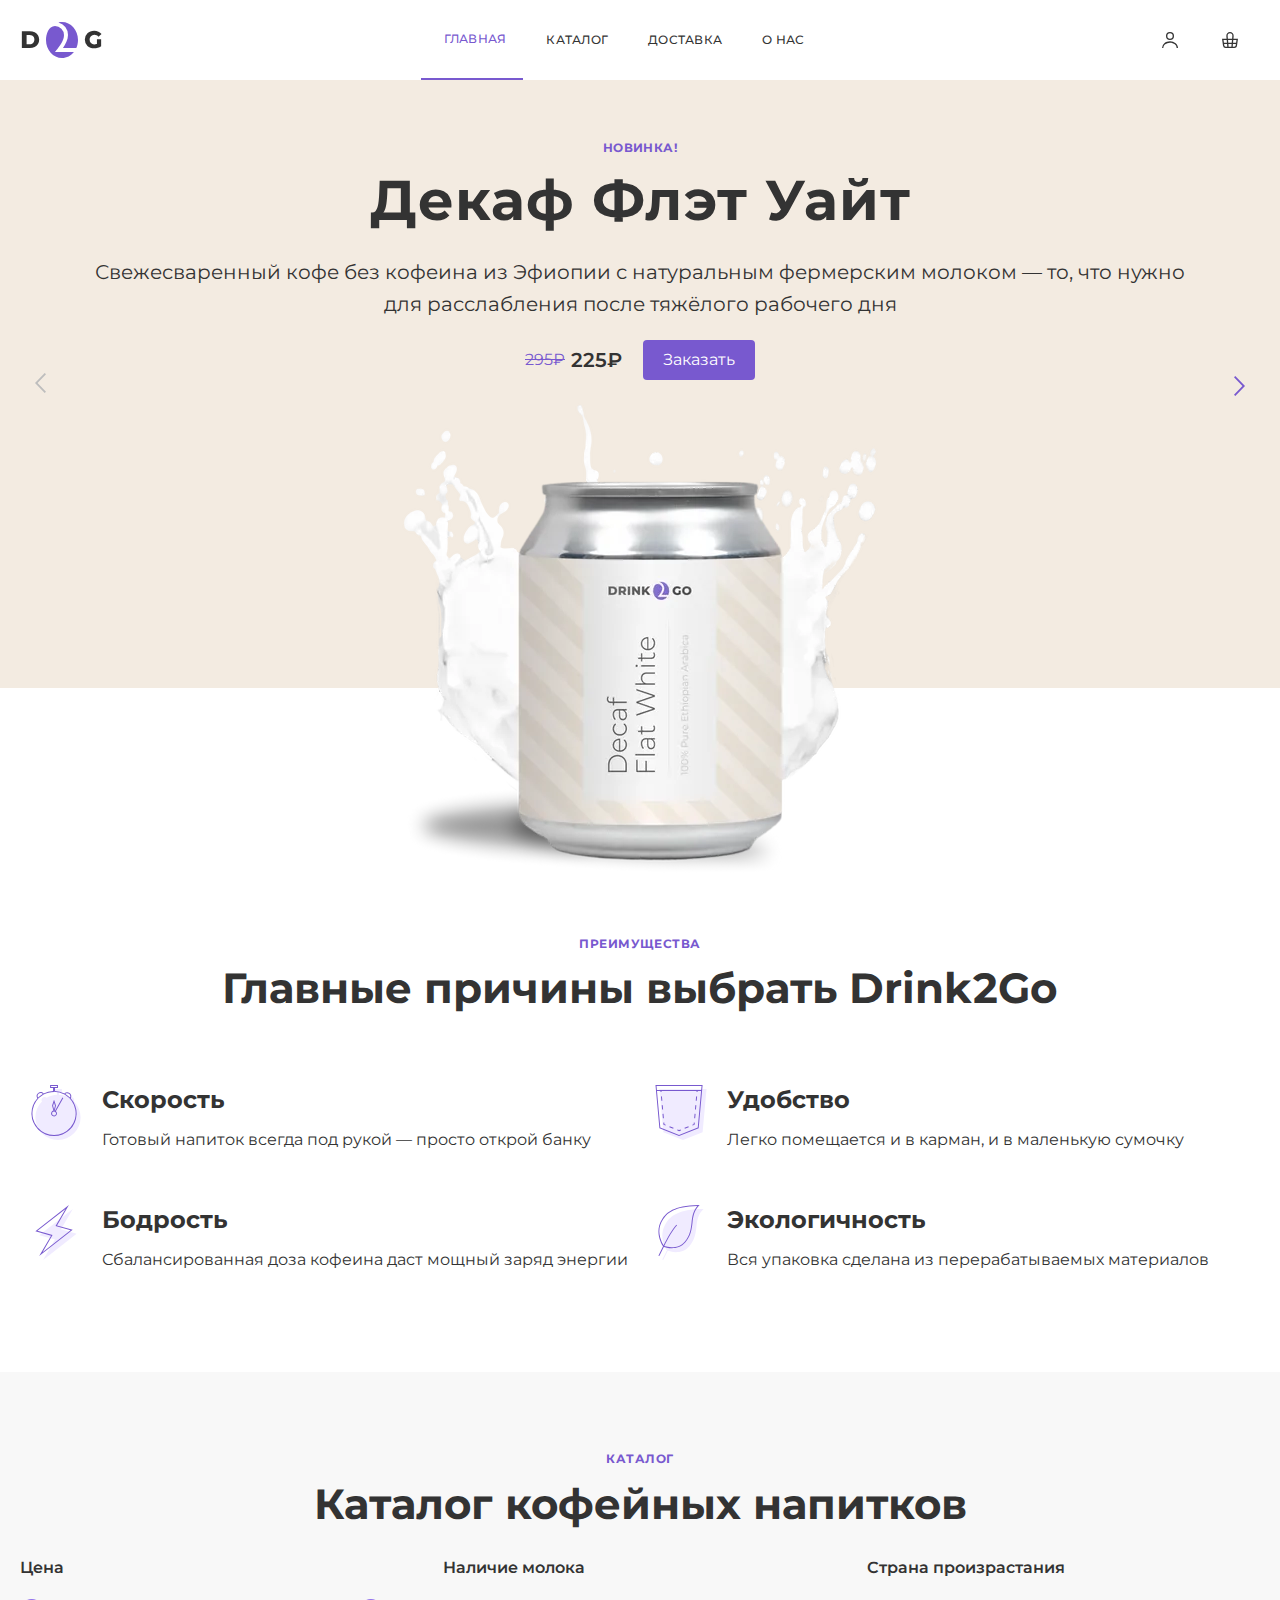
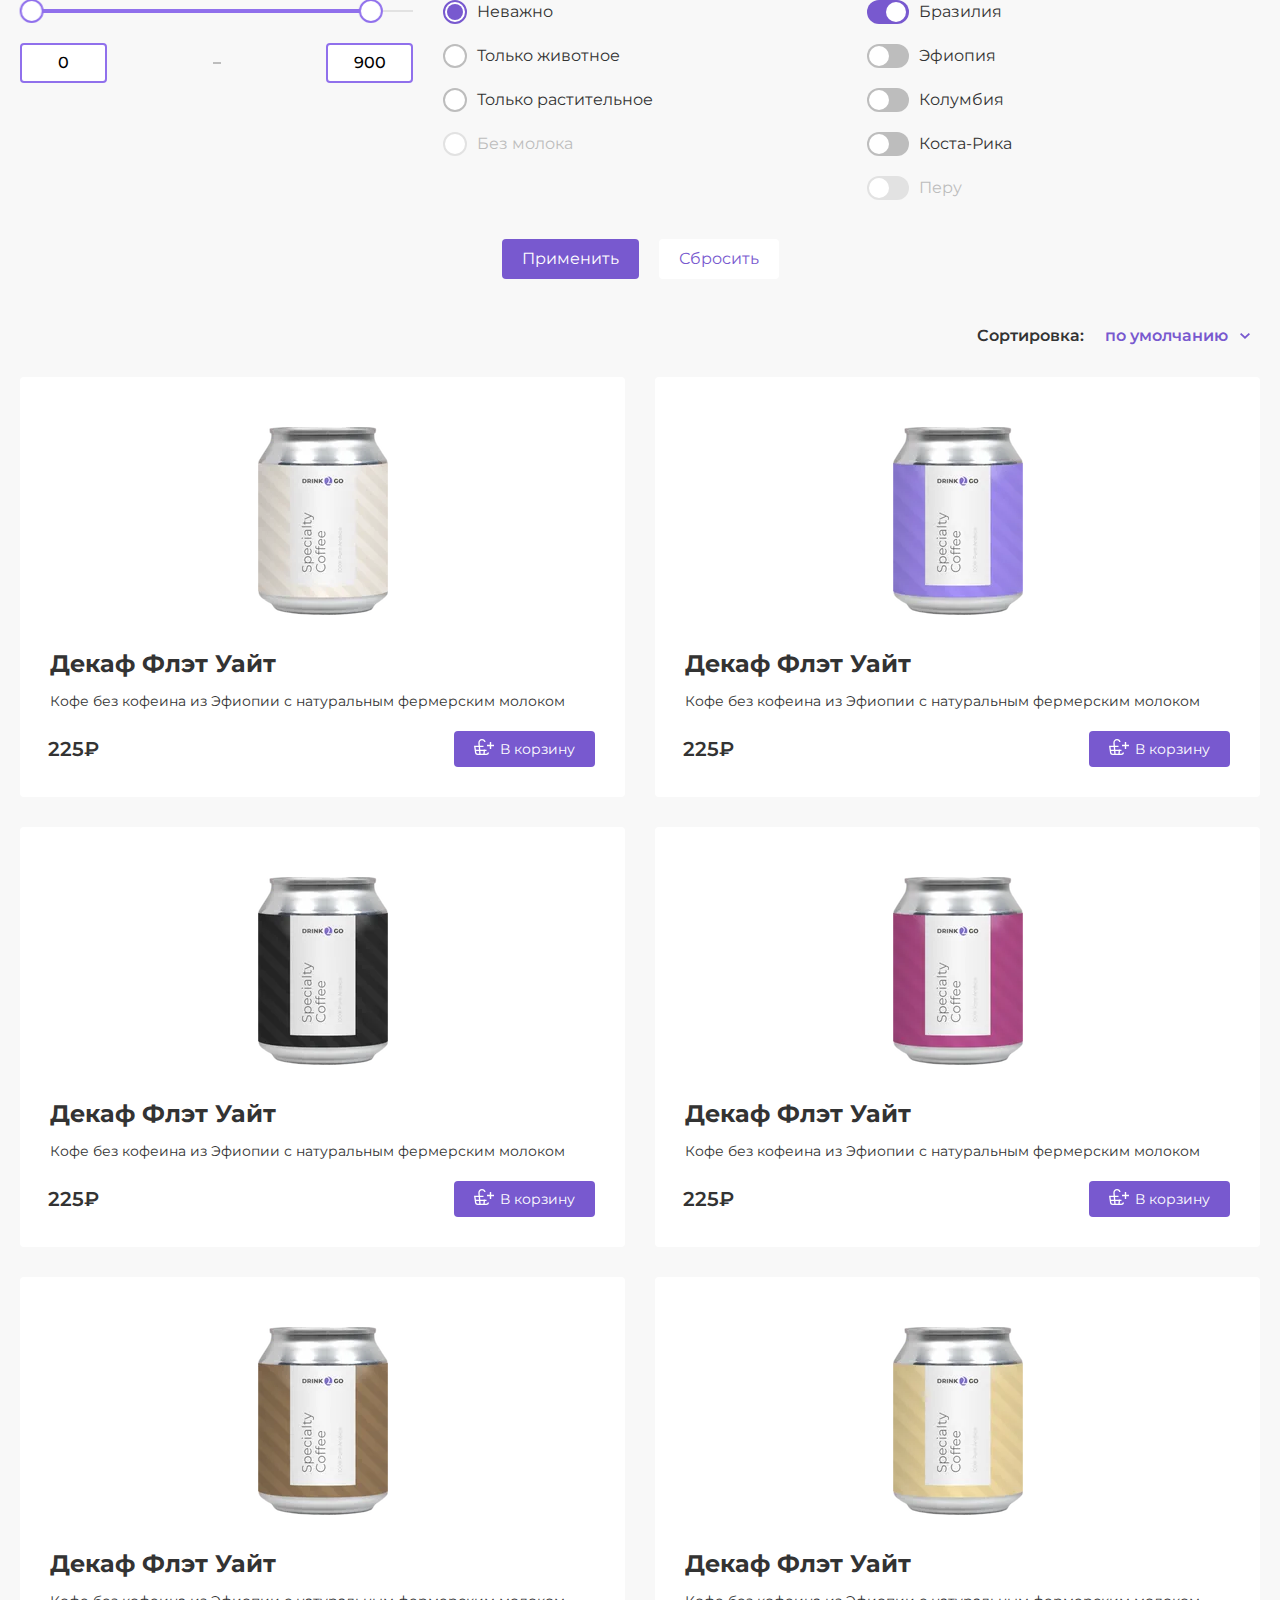
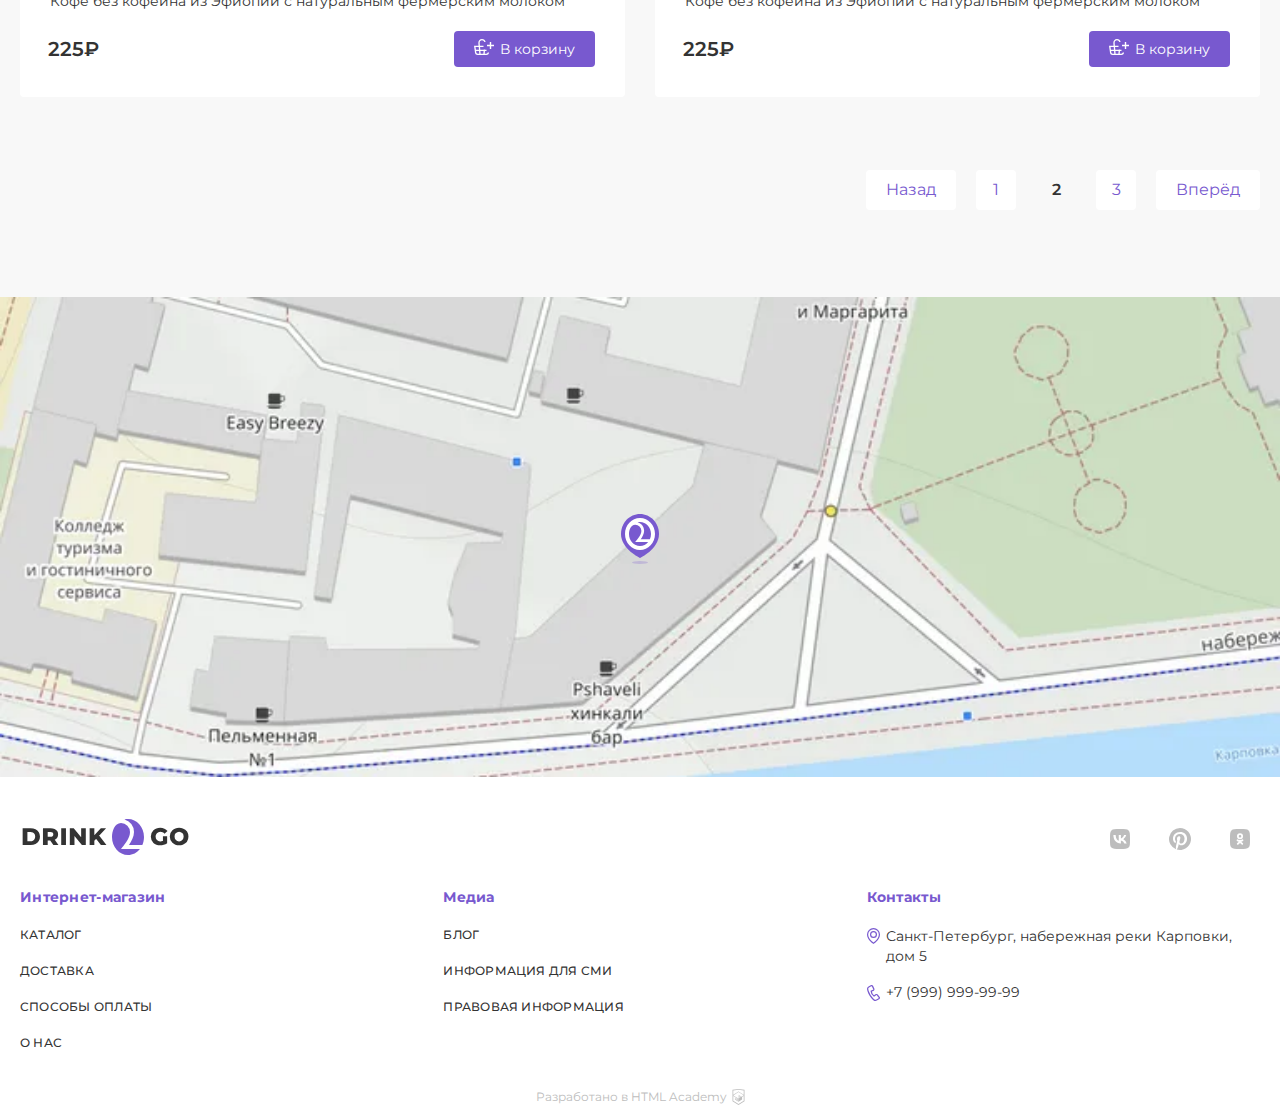
==== commit 18f7fc89: "Deploying to gh-pages from @ AvtRikki/Drink2Go@8b9921c490612613cc007a300ddcaf60ec50d0e7 🚀" ====
--- a/index.html
+++ b/index.html
@@ -1 +1 @@
-<!DOCTYPE html><html class="page" lang="ru"><head><meta charset="UTF-8"><title>Drink2Go</title><meta name="viewport" content="width=device-width,initial-scale=1"><link rel="icon" href="favicon.ico"><link rel="icon" href="favicons/favicon.svg" type="image/svg+xml"><link rel="apple-touch-icon" href="favicons/180.png"><link rel="manifest" href="manifest.webmanifest"><link rel="preload" href="#" type="font/woff2" as="font"><link rel="stylesheet" href="styles/styles.css"></head><body class="page__body"><header class="header" data-test="header"><div class="header__container page__container"><div class="header__logo"><a class="header__logo-link" href="index.html"><picture><source type="image/svg+xml" media="(min-width: 1440px)" srcset="images/logo-desktop.svg" width="170" height="36"><source type="image/svg+xml" media="(min-width: 768px)" srcset="images/logo-tablet.svg" width="82" height="36"><img class="header__logo-image" src="images/logo-title.svg" width="32" height="36" alt="Логотип компании Drink2Go"></picture></a></div><h1 class="header__title">Интернет-магазин кофейных напитков</h1><nav class="main-nav main-nav--closed"><ul class="main-nav__list site-list"><li class="site-list__item site-list__item--active"><a class="site-list__link link" href="index.html">Главная</a></li><li class="site-list__item"><a class="site-list__link link" href="catalog.html">Каталог</a></li><li class="site-list__item"><a class="site-list__link link" href="delivery.html">Доставка</a></li><li><a class="site-list__link link" href="about.html">О нас</a></li></ul></nav><ul class="main-nav__activities activities"><li class="activities__item"><a class="activities__link link" href="#"><svg class="activities__user-icon" width="16" height="16" viewBox="0 0 16 16" fill="none" xmlns="http://www.w3.org/2000/svg"><path fill-rule="evenodd" clip-rule="evenodd" d="M10.67 4a2.67 2.67 0 1 1-5.34 0 2.67 2.67 0 0 1 5.34 0Zm1.33 0a4 4 0 1 1-8 0 4 4 0 0 1 8 0Zm-8.8 8.31a7.55 7.55 0 0 1 4.8-1.64c1.84 0 3.56.6 4.8 1.64a4.83 4.83 0 0 1 1.87 3.69h1.33c0-1.77-.84-3.46-2.34-4.71a8.88 8.88 0 0 0-5.66-1.96c-2.12 0-4.16.7-5.66 1.96a6.16 6.16 0 0 0-2.34 4.71h1.33c0-1.33.63-2.66 1.87-3.69Z" fill="currentColor"/></svg> <span class="activities__item-title">Войти</span></a></li><li class="activities__item"><a class="activities__link link" href="#"><svg class="activities__cart-icon" width="16" height="16" viewBox="0 0 16 16" fill="none" xmlns="http://www.w3.org/2000/svg"><path fill-rule="evenodd" clip-rule="evenodd" d="m5.66 3.88.23 2.79h4.22l.23-2.8a2.35 2.35 0 1 0-4.68 0Zm5.78 2.79.23-2.68a3.68 3.68 0 1 0-7.34 0l.23 2.68h-4.56l.19 1.33.82 5.71a2.67 2.67 0 0 0 2.64 2.29h8.7c1.33 0 2.46-.98 2.64-2.29l.82-5.71.19-1.33h-4.55Zm-.1 1.33h-.06l-.22 2.67h3.02l.38-2.67h-3.13Zm-1.4 0h-3.88l.22 2.67h3.44l.22-2.67Zm-5.22 0h-3.18l.38 2.67h3.02l-.22-2.67Zm1.9 6.67-.23-2.67h3.22l-.22 2.67h-2.78Zm4.33-2.67-.23 2.67h1.63c.67 0 1.23-.5 1.32-1.15l.22-1.52h-2.94Zm-5.9 0 .23 2.67h-1.63c-.67 0-1.23-.5-1.32-1.15l-.22-1.52h2.94Z" fill="currentColor"/></svg> <span class="activities__item-title">Корзина</span></a></li></ul><button class="main-nav__toggle link js-toggle-button" type="button"><span class="visually-hidden">Открыть меню.</span></button></div></header><main><section class="hero" data-test="hero"><h2 class="visually-hidden">Новинки нашего магазина.</h2><ul class="hero__slider"><li class="hero__item hero__item--active"><div class="hero__container"><div class="hero__image-wrapper"><picture><source type="image/webp" media="(min-width: 1440px)" srcset="images/hero-desktop-1@1x.webp, images/hero-desktop-1@2x.webp 2x" width="600" height="600"><source type="image/webp" media="(min-width: 768px)" srcset="images/hero-tablet-1@1x.webp, images/hero-tablet-1@2x.webp 2x" width="476" height="476"><source type="image/webp" srcset="images/hero-mobile-1@1x.webp, images/hero-mobile-1@2x.webp 2x" width="280" height="280"><source type="image/png" media="(min-width: 1440px)" srcset="images/hero-desktop-1@1x.png, images/hero-desktop-1@2x.png 2x" width="600" height="600"><source type="image/png" media="(min-width: 768px)" srcset="images/hero-tablet-1@1x.png, images/hero-tablet-1@2x.png 2x" width="476" height="476"><img class="hero__image" src="images/hero-mobile-1@1x.png" srcset="images/hero-mobile-1@2x.png 2x" width="280" height="280" alt="Банка безкофеинового кофе Декаф Флэт Уайт"></picture></div><div class="hero__content-wrapper"><p class="hero__label section-title">Новинка!</p><p class="hero__title">Декаф Флэт Уайт</p><p class="hero__description">Свежесваренный кофе без кофеина из&nbsp;Эфиопии с&nbsp;натуральным фермерским&nbsp;молоком — то, что нужно для&nbsp;расслабления после тяжёлого&nbsp;рабочего дня</p><div class="hero__advertisement advertisement"><p class="advertisement__price-before">295&#8381;</p><p class="advertisement__price-after">225&#8381;</p><button class="hero__make-order button button--primary" type="button">Заказать</button></div></div></div></li><li class="hero__item"><div class="hero__container"><div class="hero__image-wrapper"><picture><source type="image/webp" media="(min-width: 1440px)" srcset="images/hero-desktop-2@1x.webp, images/hero-desktop-2@2x.webp 2x" width="600" height="600"><source type="image/webp" media="(min-width: 768px)" srcset="images/hero-tablet-2@1x.webp, images/hero-tablet-2@2x.webp 2x" width="476" height="476"><source type="image/webp" srcset="images/hero-mobile-2@1x.webp, images/hero-mobile-2@2x.webp 2x" width="280" height="280"><source type="image/png" media="(min-width: 1440px)" srcset="images/hero-desktop-2@1x.png, images/hero-desktop-2@2x.png 2x" width="600" height="600"><source type="image/png" media="(min-width: 768px)" srcset="images/hero-tablet-2@1x.png, images/hero-tablet-2@2x.png 2x" width="476" height="476"><img class="hero__image" src="images/hero-mobile-2@1x.png" srcset="images/hero-mobile-2@2x.png 2x" width="280" height="280" alt="Банка безкофеинового кофе Декаф Флэт Уайт"></picture></div><div class="hero__content-wrapper"><p class="hero__label section-title">Новинка!</p><p class="hero__title">Лавандовый Латте</p><p class="hero__description">Невероятное сочетание перуанской высокогорной арабики с молоком ламы и лавандовым сиропом унесёт вас прямо на вершину Радужных гор</p><div class="hero__advertisement advertisement"><p class="advertisement__price-before">285&#8381;</p><p class="advertisement__price-after">265&#8381;</p><button class="hero__make-order button button--primary" type="button">Заказать</button></div></div></div></li><li class="hero__item"><div class="hero__container"><div class="hero__image-wrapper"><picture><source type="image/webp" media="(min-width: 1440px)" srcset="images/hero-desktop-3@1x.webp, images/hero-desktop-3@2x.webp 2x" width="600" height="600"><source type="image/webp" media="(min-width: 768px)" srcset="images/hero-tablet-3@1x.webp, images/hero-tablet-3@2x.webp 2x" width="476" height="476"><source type="image/webp" srcset="images/hero-mobile-3@1x.webp, images/hero-mobile-3@2x.webp 2x" width="280" height="280"><source type="image/png" media="(min-width: 1440px)" srcset="images/hero-desktop-3@1x.png, images/hero-desktop-3@2x.png 2x" width="600" height="600"><source type="image/png" media="(min-width: 768px)" srcset="images/hero-tablet-3@1x.png, images/hero-tablet-3@2x.png 2x" width="476" height="476"><img class="hero__image" src="images/hero-mobile-3@1x.png" srcset="images/hero-mobile-3@2x.png 2x" width="280" height="280" alt="Банка безкофеинового кофе Декаф Флэт Уайт"></picture></div><div class="hero__content-wrapper"><p class="hero__label section-title">Новинка!</p><p class="hero__title">Тройной Эспрессо</p><p class="hero__description">Мощнее укола адреналина, чернее самой тёмной ночи, этот тройной эспрессо из Колумбии покажет вам, что такое настоящая бодрость</p><div class="hero__advertisement advertisement"><p class="advertisement__price-before">395&#8381;</p><p class="advertisement__price-after">375&#8381;</p><button class="hero__make-order button button--primary" type="button">Заказать</button></div></div></div></li></ul><div class="hero__pagination"><button class="hero__pagination-item hero__pagination-item--active" type="button"><span class="visually-hidden">Декаф Флэт Уайт</span></button> <button class="hero__pagination-item" type="button"><span class="visually-hidden">Лавандовый Латте</span></button> <button class="hero__pagination-item" type="button"><span class="visually-hidden">Тройной Эспрессо</span></button></div><div class="hero__slider-container"><div class="hero__slider-navigation"><button class="hero__page-button hero__page-button--before slider-button-prev" type="button" disabled="disabled"><span class="visually-hidden">Назад</span> <svg class="hero__page-button-icon" aria-hidden="true" focusable="false" width="11" height="20"><use href="icons/stack.svg#arrow-left-icon"></use></svg></button> <button class="hero__page-button hero__page-button--after slider-button-next" type="button"><span class="visually-hidden">Вперед</span> <svg class="hero__page-button-icon" aria-hidden="true" focusable="false" width="11" height="20"><use href="icons/stack.svg#arrow-left-icon"></use></svg></button></div></div></section><section class="advantages" data-test="features"><div class="page__container"><h2 class="advantages__title section-title">Преимущества</h2><p class="advantages__description">Главные причины выбрать Drink2Go</p><ul class="advantages__list"><li class="advantages__item advantages__item--speed"><h3 class="advantages__item-title">Скорость</h3><p class="advantages__item-description">Готовый напиток всегда под рукой — просто открой банку</p></li><li class="advantages__item advantages__item--convenience"><h3 class="advantages__item-title">Удобство</h3><p class="advantages__item-description">Легко помещается и в карман, и&nbsp;в&nbsp;маленькую сумочку</p></li><li class="advantages__item advantages__item--cheerfulness"><h3 class="advantages__item-title">Бодрость</h3><p class="advantages__item-description">Сбалансированная доза кофеина даст мощный заряд энергии</p></li><li class="advantages__item advantages__item--ecology"><h3 class="advantages__item-title">Экологичность</h3><p class="advantages__item-description">Вся упаковка сделана из&nbsp;перерабатываемых материалов</p></li></ul></div></section><section class="catalog page__container" data-test="catalog"><div class="catalog__container"><h2 class="catalog__title section-title">Каталог</h2><p class="catalog__description">Каталог кофейных напитков</p><form class="catalog__form form" id="catalog-filter" action="https://echo.htmlacademy.ru" method="get"><fieldset class="form__group"><legend class="form__title">Цена</legend><div class="form__slider"></div><div class="form__slider-inputs"><label class="form__filter-input-label"><span class="visually-hidden">Цена от.</span> <input class="form__slider-input form__slider-min" type="number" name="min-price" placeholder="0"></label> <label class="form__filter-input-label"><span class="visually-hidden">Цена до.</span> <input class="form__slider-input form__slider-max" type="number" name="max-price" placeholder="900" value="900"></label></div></fieldset><fieldset class="form__group"><legend class="form__title">Наличие молока</legend><ul class="form__filter-items"><li class="form__filter-item"><label class="form__filter-input-label"><input class="form__control-input visually-hidden" type="radio" value="no-matter" name="milk-inclusion" checked="checked"> <span class="form__filter-input-mark form__radio-mark"></span> <span class="form__filter-input-title form__text">Неважно</span></label></li><li class="form__filter-item"><label class="form__filter-input-label"><input class="form__control-input visually-hidden" type="radio" value="animal-only" name="milk-inclusion"> <span class="form__filter-input-mark form__radio-mark"></span> <span class="form__filter-input-title form__text">Только животное</span></label></li><li class="form__filter-item"><label class="form__filter-input-label"><input class="form__control-input visually-hidden" type="radio" value="plant-only" name="milk-inclusion"> <span class="form__filter-input-mark form__radio-mark"></span> <span class="form__filter-input-title form__text">Только растительное</span></label></li><li class="form__filter-item"><label class="form__filter-input-label"><input class="form__control-input visually-hidden" type="radio" value="no-milk" name="milk-inclusion" disabled="disabled"> <span class="form__filter-input-mark form__radio-mark"></span> <span class="form__filter-input-title form__text">Без молока</span></label></li></ul></fieldset><fieldset class="form__group"><legend class="form__title">Страна произрастания</legend><ul class="form__filter-items form__filter-items--manufacturer"><li class="form__filter-item"><label class="form__filter-input-label"><input class="form__control-input visually-hidden" type="checkbox" name="brazil" checked="checked"> <span class="form__filter-input-mark form__check-mark"></span> <span class="form__filter-input-title form__text">Бразилия</span></label></li><li class="form__filter-item"><label class="form__filter-input-label"><input class="form__control-input visually-hidden" type="checkbox" name="ethiopia"> <span class="form__filter-input-mark form__check-mark"></span> <span class="form__filter-input-title form__text">Эфиопия</span></label></li><li class="form__filter-item"><label class="form__filter-input-label"><input class="form__control-input visually-hidden" type="checkbox" name="colombia"> <span class="form__filter-input-mark form__check-mark"></span> <span class="form__filter-input-title form__text">Колумбия</span></label></li><li class="form__filter-item"><label class="form__filter-input-label"><input class="form__control-input visually-hidden" type="checkbox" name="costa-rica"> <span class="form__filter-input-mark form__check-mark"></span> <span class="form__filter-input-title form__text">Коста-Рика</span></label></li><li class="form__filter-item"><label class="form__filter-input-label"><input class="form__control-input visually-hidden" type="checkbox" name="peru" disabled="disabled"> <span class="form__filter-input-mark form__check-mark"></span> <span class="form__filter-input-title form__text">Перу</span></label></li></ul></fieldset><div class="form__group form__group--buttons"><button class="form__button button button--primary" type="submit">Применить</button> <button class="form__button button button--secondary" type="reset">Сбросить</button></div></form><div class="catalog__filters"><p class="catalog__sorting-title">Сортировка:</p><div class="catalog__sorting-wrapper"><select class="catalog__sorting" name="catalog-sorting" aria-label="Сортировка"><option class="catalog__sorting-item" value="default" selected="selected">по умолчанию</option><option class="catalog__sorting-item" value="expensive-first">возрастание</option><option class="catalog__sorting-item" value="cheap-first">убывание</option></select></div></div><ul class="catalog__list"><li class="catalog-card"><a class="catalog-card__image-link" tabindex="-1" href="#"><picture><source type="image/webp" srcset="images/catalog/catalog-1@1x.webp, images/catalog/catalog-1@2x.webp 2x" width="130" height="188"><img class="catalog-card__image" src="images/catalog/catalog-1@1x.png" srcset="images/catalog/catalog-1@2x.png 2x" width="130" height="188" alt="Фото товара"></picture></a><h3 class="catalog-card__title"><a class="catalog-card__link" tabindex="-1" href="#">Декаф Флэт Уайт</a></h3><p class="catalog-card__description">Кофе без кофеина из Эфиопии с&nbsp;натуральным фермерским молоком</p><div class="catalog-card__price-wrapper"><span class="catalog-card__price">225₽</span> <a class="catalog-card__button button button--primary" href="#">В корзину</a></div></li><li class="catalog-card"><a class="catalog-card__image-link" tabindex="-1" href="#"><picture><source type="image/webp" srcset="images/catalog/catalog-2@1x.webp, images/catalog/catalog-2@2x.webp 2x" width="130" height="188"><img class="catalog-card__image" src="images/catalog/catalog-2@1x.png" srcset="images/catalog/catalog-2@2x.png 2x" width="130" height="188" alt="Фото товара"></picture></a><h3 class="catalog-card__title"><a class="catalog-card__link" tabindex="-1" href="#">Декаф Флэт Уайт</a></h3><p class="catalog-card__description">Кофе без кофеина из Эфиопии с&nbsp;натуральным фермерским молоком</p><div class="catalog-card__price-wrapper"><span class="catalog-card__price">225₽</span> <a class="catalog-card__button button button--primary" href="#">В корзину</a></div></li><li class="catalog-card"><a class="catalog-card__image-link" tabindex="-1" href="#"><picture><source type="image/webp" srcset="images/catalog/catalog-3@1x.webp, images/catalog/catalog-3@2x.webp 2x" width="130" height="188"><img class="catalog-card__image" src="images/catalog/catalog-3@1x.png" srcset="images/catalog/catalog-3@2x.png 2x" width="130" height="188" alt="Фото товара"></picture></a><h3 class="catalog-card__title"><a class="catalog-card__link" tabindex="-1" href="#">Декаф Флэт Уайт</a></h3><p class="catalog-card__description">Кофе без кофеина из Эфиопии с&nbsp;натуральным фермерским молоком</p><div class="catalog-card__price-wrapper"><span class="catalog-card__price">225₽</span> <a class="catalog-card__button button button--primary" href="#">В корзину</a></div></li><li class="catalog-card"><a class="catalog-card__image-link" tabindex="-1" href="#"><picture><source type="image/webp" srcset="images/catalog/catalog-4@1x.webp, images/catalog/catalog-4@2x.webp 2x" width="130" height="188"><img class="catalog-card__image" src="images/catalog/catalog-4@1x.png" srcset="images/catalog/catalog-4@2x.png 2x" width="130" height="188" alt="Фото товара"></picture></a><h3 class="catalog-card__title"><a class="catalog-card__link" tabindex="-1" href="#">Декаф Флэт Уайт</a></h3><p class="catalog-card__description">Кофе без кофеина из Эфиопии с&nbsp;натуральным фермерским молоком</p><div class="catalog-card__price-wrapper"><span class="catalog-card__price">225₽</span> <a class="catalog-card__button button button--primary" href="#">В корзину</a></div></li><li class="catalog-card"><a class="catalog-card__image-link" tabindex="-1" href="#"><picture><source type="image/webp" srcset="images/catalog/catalog-5@1x.webp, images/catalog/catalog-5@2x.webp 2x" width="130" height="188"><img class="catalog-card__image" src="images/catalog/catalog-5@1x.png" srcset="images/catalog/catalog-5@2x.png 2x" width="130" height="188" alt="Фото товара"></picture></a><h3 class="catalog-card__title"><a class="catalog-card__link" tabindex="-1" href="#">Декаф Флэт Уайт</a></h3><p class="catalog-card__description">Кофе без кофеина из Эфиопии с&nbsp;натуральным фермерским молоком</p><div class="catalog-card__price-wrapper"><span class="catalog-card__price">225₽</span> <a class="catalog-card__button button button--primary" href="#">В корзину</a></div></li><li class="catalog-card"><a class="catalog-card__image-link" tabindex="-1" href="#"><picture><source type="image/webp" srcset="images/catalog/catalog-6@1x.webp, images/catalog/catalog-6@2x.webp 2x" width="130" height="188"><img class="catalog-card__image" src="images/catalog/catalog-6@1x.png" srcset="images/catalog/catalog-6@2x.png 2x" width="130" height="188" alt="Фото товара"></picture></a><h3 class="catalog-card__title"><a class="catalog-card__link" tabindex="-1" href="#">Декаф Флэт Уайт</a></h3><p class="catalog-card__description">Кофе без кофеина из Эфиопии с&nbsp;натуральным фермерским молоком</p><div class="catalog-card__price-wrapper"><span class="catalog-card__price">225₽</span> <a class="catalog-card__button button button--primary" href="#">В корзину</a></div></li></ul><div class="catalog__navigation pagination"><ul class="pagination__list"><li class="pagination__item"><a class="pagination__link pagination__link-previous link" href="#"><span class="pagination__link-button">Назад</span> <svg class="pagination__link-icon" aria-hidden="true" focusable="false" width="6" height="10"><use href="icons/stack.svg#page-prev-icon"></use></svg></a></li><li class="pagination__item"><a class="pagination__link link" href="#">1</a></li><li class="pagination__item"><a class="pagination__link pagination__link--active link" href="#">2</a></li><li class="pagination__item"><a class="pagination__link link" href="#">3</a></li><li class="pagination__item"><a class="pagination__link pagination__link-next link" href="#"><span class="pagination__link-button">Вперёд</span> <svg class="pagination__link-icon" aria-hidden="true" focusable="false" width="6" height="10"><use href="icons/stack.svg#page-next-icon"></use></svg></a></li></ul></div></div></section><section class="address" data-test="map"><h2 class="visually-hidden">Карта с адресом компании.</h2><div class="address__wrapper"><picture><source type="image/webp" media="(min-width: 1440px)" srcset="images/address-map-desktop@1x.webp, images/address-map-desktop@2x.webp 2x" width="1440" height="540"><source type="image/webp" media="(min-width: 768px)" srcset="images/address-map-tablet@1x.webp, images/address-map-tablet@2x.webp 2x" width="768" height="480"><source type="image/webp" srcset="images/address-map-mobile@1x.webp, images/address-map-mobile@2x.webp 2x" width="320" height="420"><source type="image/png" media="(min-width: 1440px)" srcset="images/address-map-desktop@1x.png, images/address-map-desktop@2x.png 2x" width="1440" height="540"><source type="image/png" media="(min-width: 768px)" srcset="images/address-map-tablet@1x.png, images/address-map-tablet@2x.png 2x" width="768" height="480"><img class="address__map" src="images/address-map-mobile@1x.png" srcset="images/address-map-mobile@2x.png 2x" width="320" height="420" alt="Карта с адресом компании."></picture></div></section></main><footer class="footer" data-test="footer"><div class="footer__container page__container"><a class="footer__logo" href="index.html"><picture><source type="image/svg+xml" media="(min-width: 768px)" srcset="images/logo-desktop.svg" width="170" height="36"><img class="footer__logo-image" src="images/logo-tablet.svg" width="82" height="36" alt="Логотип компании Drink2Go"></picture></a><p class="footer__logo-description">Интернет-магазин кофейных напитков</p><ul class="footer__social social"><li class="social__item"><a class="social__link" href="https://vk.com/htmlacademy"><span class="visually-hidden">Мы в Вконтакте.</span> <svg aria-hidden="true" focusable="false" width="20" height="20"><use href="icons/stack.svg#vk-icon"></use></svg></a></li><li class="social__item"><a class="social__link" href="https://www.youtube.com/user/htmlacademyru"><span class="visually-hidden">Мы в Printerest.</span> <svg aria-hidden="true" focusable="false" width="22" height="22"><use href="icons/stack.svg#printerest-icon"></use></svg></a></li><li class="social__item"><a class="social__link" href="https://t.me/htmlacademy"><span class="visually-hidden">Мы в Одноклассниках.</span> <svg aria-hidden="true" focusable="false" width="20" height="20"><use href="icons/stack.svg#ok-icon"></use></svg></a></li></ul><ul class="footer__navigation-list"><li class="footer__navigation-item navigation-topic navigation-topic--shop"><h2 class="navigation-topic__title">Интернет-магазин</h2><ul class="navigation-topic__list"><li class="navigation-topic__item"><a class="navigation-topic__item-link" href="#">Каталог</a></li><li class="navigation-topic__item"><a class="navigation-topic__item-link" href="#">Доставка</a></li><li class="navigation-topic__item"><a class="navigation-topic__item-link" href="#">Способы оплаты</a></li><li class="navigation-topic__item"><a class="navigation-topic__item-link" href="#">О нас</a></li></ul></li><li class="footer__navigation-item navigation-topic navigation-topic--media"><h2 class="navigation-topic__title">Медиа</h2><ul class="navigation-topic__list"><li class="navigation-topic__item"><a class="navigation-topic__item-link" href="#">Блог</a></li><li class="navigation-topic__item"><a class="navigation-topic__item-link" href="#">Информация для СМИ</a></li><li class="navigation-topic__item"><a class="navigation-topic__item-link" href="#">Правовая информация</a></li></ul></li><li class="footer__navigation-item navigation-topic"><h2 class="navigation-topic__title">Контакты</h2><ul class="navigation-topic__list contacts"><li class="navigation-topic__item"><a class="navigation-topic__item-link" href="#"><address class="contacts__link contacts__link--address">Санкт-Петербург, набережная реки Карповки, дом 5</address></a></li><li class="navigation-topic__item"><a class="navigation-topic__item-link contacts__link contacts__link--telephone" href="tel:+79999999999">+7 (999) 999-99-99</a></li></ul></li></ul><div class="footer__developer"><p class="footer__developer-label"><span>Разработано в</span> <a class="footer__developer-link" href="https://htmlacademy.ru/intensive/adaptive"><span>HTML Academy</span></a></p></div></div></footer><script src="vendor/nouislider/nouislider.js" defer="defer"></script><script src="scripts/index.js" type="module"></script></body></html>+<!DOCTYPE html><html class="page" lang="ru"><head><meta charset="UTF-8"><title>Drink2Go</title><meta name="viewport" content="width=device-width,initial-scale=1"><link rel="icon" href="favicon.ico"><link rel="icon" href="favicons/favicon.svg" type="image/svg+xml"><link rel="apple-touch-icon" href="favicons/180.png"><link rel="manifest" href="manifest.webmanifest"><link rel="preload" href="#" type="font/woff2" as="font"><link rel="stylesheet" href="styles/styles.css"></head><body class="page__body"><header class="header" data-test="header"><div class="header__container page__container"><div class="header__logo"><a class="header__logo-link" href="index.html"><picture><source type="image/svg+xml" media="(min-width: 1440px)" srcset="images/logo-desktop.svg" width="170" height="36"><source type="image/svg+xml" media="(min-width: 768px)" srcset="images/logo-tablet.svg" width="82" height="36"><img class="header__logo-image" src="images/logo-title.svg" width="32" height="36" alt="Логотип компании Drink2Go"></picture></a></div><h1 class="header__title">Интернет-магазин кофейных напитков</h1><nav class="main-nav main-nav--closed"><ul class="main-nav__list site-list"><li class="site-list__item site-list__item--active"><a class="site-list__link link" href="index.html">Главная</a></li><li class="site-list__item"><a class="site-list__link link" href="catalog.html">Каталог</a></li><li class="site-list__item"><a class="site-list__link link" href="delivery.html">Доставка</a></li><li><a class="site-list__link link" href="about.html">О нас</a></li></ul></nav><ul class="main-nav__activities activities"><li class="activities__item"><a class="activities__link link" href="#"><svg class="activities__user-icon" width="16" height="16" viewBox="0 0 16 16" fill="none" xmlns="http://www.w3.org/2000/svg"><path fill-rule="evenodd" clip-rule="evenodd" d="M10.67 4a2.67 2.67 0 1 1-5.34 0 2.67 2.67 0 0 1 5.34 0Zm1.33 0a4 4 0 1 1-8 0 4 4 0 0 1 8 0Zm-8.8 8.31a7.55 7.55 0 0 1 4.8-1.64c1.84 0 3.56.6 4.8 1.64a4.83 4.83 0 0 1 1.87 3.69h1.33c0-1.77-.84-3.46-2.34-4.71a8.88 8.88 0 0 0-5.66-1.96c-2.12 0-4.16.7-5.66 1.96a6.16 6.16 0 0 0-2.34 4.71h1.33c0-1.33.63-2.66 1.87-3.69Z" fill="currentColor"/></svg> <span class="activities__item-title">Войти</span></a></li><li class="activities__item"><a class="activities__link link" href="#"><svg class="activities__cart-icon" width="16" height="16" viewBox="0 0 16 16" fill="none" xmlns="http://www.w3.org/2000/svg"><path fill-rule="evenodd" clip-rule="evenodd" d="m5.66 3.88.23 2.79h4.22l.23-2.8a2.35 2.35 0 1 0-4.68 0Zm5.78 2.79.23-2.68a3.68 3.68 0 1 0-7.34 0l.23 2.68h-4.56l.19 1.33.82 5.71a2.67 2.67 0 0 0 2.64 2.29h8.7c1.33 0 2.46-.98 2.64-2.29l.82-5.71.19-1.33h-4.55Zm-.1 1.33h-.06l-.22 2.67h3.02l.38-2.67h-3.13Zm-1.4 0h-3.88l.22 2.67h3.44l.22-2.67Zm-5.22 0h-3.18l.38 2.67h3.02l-.22-2.67Zm1.9 6.67-.23-2.67h3.22l-.22 2.67h-2.78Zm4.33-2.67-.23 2.67h1.63c.67 0 1.23-.5 1.32-1.15l.22-1.52h-2.94Zm-5.9 0 .23 2.67h-1.63c-.67 0-1.23-.5-1.32-1.15l-.22-1.52h2.94Z" fill="currentColor"/></svg> <span class="activities__item-title">Корзина</span></a></li></ul><button class="main-nav__toggle link js-toggle-button" type="button"><span class="visually-hidden">Открыть меню.</span></button></div></header><main><section class="hero" data-test="hero"><h2 class="visually-hidden">Новинки нашего магазина.</h2><ul class="hero__slider"><li class="hero__item hero__item--active"><div class="hero__container"><div class="hero__image-wrapper"><picture><source type="image/webp" media="(min-width: 1440px)" srcset="images/hero-desktop-1@1x.webp, images/hero-desktop-1@2x.webp 2x" width="600" height="600"><source type="image/webp" media="(min-width: 768px)" srcset="images/hero-tablet-1@1x.webp, images/hero-tablet-1@2x.webp 2x" width="476" height="476"><source type="image/webp" srcset="images/hero-mobile-1@1x.webp, images/hero-mobile-1@2x.webp 2x" width="280" height="280"><source type="image/png" media="(min-width: 1440px)" srcset="images/hero-desktop-1@1x.png, images/hero-desktop-1@2x.png 2x" width="600" height="600"><source type="image/png" media="(min-width: 768px)" srcset="images/hero-tablet-1@1x.png, images/hero-tablet-1@2x.png 2x" width="476" height="476"><img class="hero__image" src="images/hero-mobile-1@1x.png" srcset="images/hero-mobile-1@2x.png 2x" width="280" height="280" alt="Банка безкофеинового кофе Декаф Флэт Уайт"></picture></div><div class="hero__content-wrapper"><p class="hero__label section-title">Новинка!</p><p class="hero__title">Декаф Флэт Уайт</p><p class="hero__description">Свежесваренный кофе без кофеина из&nbsp;Эфиопии с&nbsp;натуральным фермерским&nbsp;молоком — то, что нужно для&nbsp;расслабления после тяжёлого&nbsp;рабочего дня</p><div class="hero__advertisement advertisement"><p class="advertisement__price-before">295&#8381;</p><p class="advertisement__price-after">225&#8381;</p><button class="hero__make-order button button--primary" type="button">Заказать</button></div></div></div></li><li class="hero__item"><div class="hero__container"><div class="hero__image-wrapper"><picture><source type="image/webp" media="(min-width: 1440px)" srcset="images/hero-desktop-2@1x.webp, images/hero-desktop-2@2x.webp 2x" width="600" height="600"><source type="image/webp" media="(min-width: 768px)" srcset="images/hero-tablet-2@1x.webp, images/hero-tablet-2@2x.webp 2x" width="476" height="476"><source type="image/webp" srcset="images/hero-mobile-2@1x.webp, images/hero-mobile-2@2x.webp 2x" width="280" height="280"><source type="image/png" media="(min-width: 1440px)" srcset="images/hero-desktop-2@1x.png, images/hero-desktop-2@2x.png 2x" width="600" height="600"><source type="image/png" media="(min-width: 768px)" srcset="images/hero-tablet-2@1x.png, images/hero-tablet-2@2x.png 2x" width="476" height="476"><img class="hero__image" src="images/hero-mobile-2@1x.png" srcset="images/hero-mobile-2@2x.png 2x" width="280" height="280" alt="Банка безкофеинового кофе Декаф Флэт Уайт"></picture></div><div class="hero__content-wrapper"><p class="hero__label section-title">Новинка!</p><p class="hero__title">Лавандовый Латте</p><p class="hero__description">Невероятное сочетание перуанской высокогорной арабики с молоком ламы и лавандовым сиропом унесёт вас прямо на вершину Радужных гор</p><div class="hero__advertisement advertisement"><p class="advertisement__price-before">285&#8381;</p><p class="advertisement__price-after">265&#8381;</p><button class="hero__make-order button button--primary" type="button">Заказать</button></div></div></div></li><li class="hero__item"><div class="hero__container"><div class="hero__image-wrapper"><picture><source type="image/webp" media="(min-width: 1440px)" srcset="images/hero-desktop-3@1x.webp, images/hero-desktop-3@2x.webp 2x" width="600" height="600"><source type="image/webp" media="(min-width: 768px)" srcset="images/hero-tablet-3@1x.webp, images/hero-tablet-3@2x.webp 2x" width="476" height="476"><source type="image/webp" srcset="images/hero-mobile-3@1x.webp, images/hero-mobile-3@2x.webp 2x" width="280" height="280"><source type="image/png" media="(min-width: 1440px)" srcset="images/hero-desktop-3@1x.png, images/hero-desktop-3@2x.png 2x" width="600" height="600"><source type="image/png" media="(min-width: 768px)" srcset="images/hero-tablet-3@1x.png, images/hero-tablet-3@2x.png 2x" width="476" height="476"><img class="hero__image" src="images/hero-mobile-3@1x.png" srcset="images/hero-mobile-3@2x.png 2x" width="280" height="280" alt="Банка безкофеинового кофе Декаф Флэт Уайт"></picture></div><div class="hero__content-wrapper"><p class="hero__label section-title">Новинка!</p><p class="hero__title">Тройной Эспрессо</p><p class="hero__description">Мощнее укола адреналина, чернее самой тёмной ночи, этот тройной эспрессо из Колумбии покажет вам, что такое настоящая бодрость</p><div class="hero__advertisement advertisement"><p class="advertisement__price-before">395&#8381;</p><p class="advertisement__price-after">375&#8381;</p><button class="hero__make-order button button--primary" type="button">Заказать</button></div></div></div></li></ul><div class="hero__pagination"><button class="hero__pagination-item hero__pagination-item--active" type="button"><span class="visually-hidden">Декаф Флэт Уайт</span></button> <button class="hero__pagination-item" type="button"><span class="visually-hidden">Лавандовый Латте</span></button> <button class="hero__pagination-item" type="button"><span class="visually-hidden">Тройной Эспрессо</span></button></div><div class="hero__slider-container"><div class="hero__slider-navigation"><button class="hero__page-button hero__page-button--before slider-button-prev" type="button" disabled="disabled"><span class="visually-hidden">Назад</span> <svg class="hero__page-button-icon" aria-hidden="true" focusable="false" width="11" height="20"><use href="icons/stack.svg#arrow-left-icon"></use></svg></button> <button class="hero__page-button hero__page-button--after slider-button-next" type="button"><span class="visually-hidden">Вперед</span> <svg class="hero__page-button-icon" aria-hidden="true" focusable="false" width="11" height="20"><use href="icons/stack.svg#arrow-left-icon"></use></svg></button></div></div></section><section class="advantages" data-test="features"><div class="page__container"><h2 class="advantages__title section-title">Преимущества</h2><p class="advantages__description">Главные причины выбрать Drink2Go</p><ul class="advantages__list"><li class="advantages__item advantages__item--speed"><h3 class="advantages__item-title">Скорость</h3><p class="advantages__item-description">Готовый напиток всегда под рукой — просто открой банку</p></li><li class="advantages__item advantages__item--convenience"><h3 class="advantages__item-title">Удобство</h3><p class="advantages__item-description">Легко помещается и в карман, и&nbsp;в&nbsp;маленькую сумочку</p></li><li class="advantages__item advantages__item--cheerfulness"><h3 class="advantages__item-title">Бодрость</h3><p class="advantages__item-description">Сбалансированная доза кофеина даст мощный заряд энергии</p></li><li class="advantages__item advantages__item--ecology"><h3 class="advantages__item-title">Экологичность</h3><p class="advantages__item-description">Вся упаковка сделана из&nbsp;перерабатываемых материалов</p></li></ul></div></section><section class="catalog page__container" data-test="catalog"><div class="catalog__container"><h2 class="catalog__title section-title">Каталог</h2><p class="catalog__description">Каталог кофейных напитков</p><form class="catalog__form form" id="catalog-filter" action="https://echo.htmlacademy.ru" method="get"><fieldset class="form__group form__group--price"><legend class="form__title">Цена</legend><div class="form__slider"></div><div class="form__slider-inputs"><label class="form__filter-input-label"><span class="visually-hidden">Цена от.</span> <input class="form__slider-input form__slider-min" type="number" name="min-price" placeholder="0"></label> <label class="form__filter-input-label"><span class="visually-hidden">Цена до.</span> <input class="form__slider-input form__slider-max" type="number" name="max-price" placeholder="900" value="900"></label></div></fieldset><fieldset class="form__group"><legend class="form__title">Наличие молока</legend><ul class="form__filter-items"><li class="form__filter-item"><label class="form__filter-input-label"><input class="form__control-input visually-hidden" type="radio" value="no-matter" name="milk-inclusion" checked="checked"> <span class="form__filter-input-mark form__radio-mark"></span> <span class="form__filter-input-title form__text">Неважно</span></label></li><li class="form__filter-item"><label class="form__filter-input-label"><input class="form__control-input visually-hidden" type="radio" value="animal-only" name="milk-inclusion"> <span class="form__filter-input-mark form__radio-mark"></span> <span class="form__filter-input-title form__text">Только животное</span></label></li><li class="form__filter-item"><label class="form__filter-input-label"><input class="form__control-input visually-hidden" type="radio" value="plant-only" name="milk-inclusion"> <span class="form__filter-input-mark form__radio-mark"></span> <span class="form__filter-input-title form__text">Только растительное</span></label></li><li class="form__filter-item"><label class="form__filter-input-label"><input class="form__control-input visually-hidden" type="radio" value="no-milk" name="milk-inclusion" disabled="disabled"> <span class="form__filter-input-mark form__radio-mark"></span> <span class="form__filter-input-title form__text">Без молока</span></label></li></ul></fieldset><fieldset class="form__group"><legend class="form__title">Страна произрастания</legend><ul class="form__filter-items form__filter-items--manufacturer"><li class="form__filter-item"><label class="form__filter-input-label"><input class="form__control-input visually-hidden" type="checkbox" name="brazil" checked="checked"> <span class="form__filter-input-mark form__check-mark"></span> <span class="form__filter-input-title form__text">Бразилия</span></label></li><li class="form__filter-item"><label class="form__filter-input-label"><input class="form__control-input visually-hidden" type="checkbox" name="ethiopia"> <span class="form__filter-input-mark form__check-mark"></span> <span class="form__filter-input-title form__text">Эфиопия</span></label></li><li class="form__filter-item"><label class="form__filter-input-label"><input class="form__control-input visually-hidden" type="checkbox" name="colombia"> <span class="form__filter-input-mark form__check-mark"></span> <span class="form__filter-input-title form__text">Колумбия</span></label></li><li class="form__filter-item"><label class="form__filter-input-label"><input class="form__control-input visually-hidden" type="checkbox" name="costa-rica"> <span class="form__filter-input-mark form__check-mark"></span> <span class="form__filter-input-title form__text">Коста-Рика</span></label></li><li class="form__filter-item"><label class="form__filter-input-label"><input class="form__control-input visually-hidden" type="checkbox" name="peru" disabled="disabled"> <span class="form__filter-input-mark form__check-mark"></span> <span class="form__filter-input-title form__text">Перу</span></label></li></ul></fieldset><div class="form__group form__group--buttons"><button class="form__button button button--primary" type="submit">Применить</button> <button class="form__button button button--secondary" type="reset">Сбросить</button></div></form><div class="catalog__filters"><p class="catalog__sorting-title">Сортировка:</p><div class="catalog__sorting-wrapper"><select class="catalog__sorting" name="catalog-sorting" aria-label="Сортировка"><option class="catalog__sorting-item" value="default" selected="selected">по умолчанию</option><option class="catalog__sorting-item" value="expensive-first">возрастание</option><option class="catalog__sorting-item" value="cheap-first">убывание</option></select></div></div><ul class="catalog__list"><li class="catalog-card"><a class="catalog-card__image-link" tabindex="-1" href="#"><picture><source type="image/webp" srcset="images/catalog/catalog-1@1x.webp, images/catalog/catalog-1@2x.webp 2x" width="130" height="188"><img class="catalog-card__image" src="images/catalog/catalog-1@1x.png" srcset="images/catalog/catalog-1@2x.png 2x" width="130" height="188" alt="Фото товара"></picture></a><h3 class="catalog-card__title"><a class="catalog-card__link" tabindex="-1" href="#">Декаф Флэт Уайт</a></h3><p class="catalog-card__description">Кофе без кофеина из Эфиопии с&nbsp;натуральным фермерским молоком</p><div class="catalog-card__price-wrapper"><span class="catalog-card__price">225₽</span> <a class="catalog-card__button button button--primary" href="#">В корзину</a></div></li><li class="catalog-card"><a class="catalog-card__image-link" tabindex="-1" href="#"><picture><source type="image/webp" srcset="images/catalog/catalog-2@1x.webp, images/catalog/catalog-2@2x.webp 2x" width="130" height="188"><img class="catalog-card__image" src="images/catalog/catalog-2@1x.png" srcset="images/catalog/catalog-2@2x.png 2x" width="130" height="188" alt="Фото товара"></picture></a><h3 class="catalog-card__title"><a class="catalog-card__link" tabindex="-1" href="#">Декаф Флэт Уайт</a></h3><p class="catalog-card__description">Кофе без кофеина из Эфиопии с&nbsp;натуральным фермерским молоком</p><div class="catalog-card__price-wrapper"><span class="catalog-card__price">225₽</span> <a class="catalog-card__button button button--primary" href="#">В корзину</a></div></li><li class="catalog-card"><a class="catalog-card__image-link" tabindex="-1" href="#"><picture><source type="image/webp" srcset="images/catalog/catalog-3@1x.webp, images/catalog/catalog-3@2x.webp 2x" width="130" height="188"><img class="catalog-card__image" src="images/catalog/catalog-3@1x.png" srcset="images/catalog/catalog-3@2x.png 2x" width="130" height="188" alt="Фото товара"></picture></a><h3 class="catalog-card__title"><a class="catalog-card__link" tabindex="-1" href="#">Декаф Флэт Уайт</a></h3><p class="catalog-card__description">Кофе без кофеина из Эфиопии с&nbsp;натуральным фермерским молоком</p><div class="catalog-card__price-wrapper"><span class="catalog-card__price">225₽</span> <a class="catalog-card__button button button--primary" href="#">В корзину</a></div></li><li class="catalog-card"><a class="catalog-card__image-link" tabindex="-1" href="#"><picture><source type="image/webp" srcset="images/catalog/catalog-4@1x.webp, images/catalog/catalog-4@2x.webp 2x" width="130" height="188"><img class="catalog-card__image" src="images/catalog/catalog-4@1x.png" srcset="images/catalog/catalog-4@2x.png 2x" width="130" height="188" alt="Фото товара"></picture></a><h3 class="catalog-card__title"><a class="catalog-card__link" tabindex="-1" href="#">Декаф Флэт Уайт</a></h3><p class="catalog-card__description">Кофе без кофеина из Эфиопии с&nbsp;натуральным фермерским молоком</p><div class="catalog-card__price-wrapper"><span class="catalog-card__price">225₽</span> <a class="catalog-card__button button button--primary" href="#">В корзину</a></div></li><li class="catalog-card"><a class="catalog-card__image-link" tabindex="-1" href="#"><picture><source type="image/webp" srcset="images/catalog/catalog-5@1x.webp, images/catalog/catalog-5@2x.webp 2x" width="130" height="188"><img class="catalog-card__image" src="images/catalog/catalog-5@1x.png" srcset="images/catalog/catalog-5@2x.png 2x" width="130" height="188" alt="Фото товара"></picture></a><h3 class="catalog-card__title"><a class="catalog-card__link" tabindex="-1" href="#">Декаф Флэт Уайт</a></h3><p class="catalog-card__description">Кофе без кофеина из Эфиопии с&nbsp;натуральным фермерским молоком</p><div class="catalog-card__price-wrapper"><span class="catalog-card__price">225₽</span> <a class="catalog-card__button button button--primary" href="#">В корзину</a></div></li><li class="catalog-card"><a class="catalog-card__image-link" tabindex="-1" href="#"><picture><source type="image/webp" srcset="images/catalog/catalog-6@1x.webp, images/catalog/catalog-6@2x.webp 2x" width="130" height="188"><img class="catalog-card__image" src="images/catalog/catalog-6@1x.png" srcset="images/catalog/catalog-6@2x.png 2x" width="130" height="188" alt="Фото товара"></picture></a><h3 class="catalog-card__title"><a class="catalog-card__link" tabindex="-1" href="#">Декаф Флэт Уайт</a></h3><p class="catalog-card__description">Кофе без кофеина из Эфиопии с&nbsp;натуральным фермерским молоком</p><div class="catalog-card__price-wrapper"><span class="catalog-card__price">225₽</span> <a class="catalog-card__button button button--primary" href="#">В корзину</a></div></li></ul><div class="catalog__navigation pagination"><ul class="pagination__list"><li class="pagination__item"><a class="pagination__link pagination__link-previous link" href="#"><span class="pagination__link-button">Назад</span> <svg class="pagination__link-icon" aria-hidden="true" focusable="false" width="6" height="10"><use href="icons/stack.svg#page-prev-icon"></use></svg></a></li><li class="pagination__item"><a class="pagination__link link" href="#">1</a></li><li class="pagination__item"><a class="pagination__link pagination__link--active link" href="#">2</a></li><li class="pagination__item"><a class="pagination__link link" href="#">3</a></li><li class="pagination__item"><a class="pagination__link pagination__link-next link" href="#"><span class="pagination__link-button">Вперёд</span> <svg class="pagination__link-icon" aria-hidden="true" focusable="false" width="6" height="10"><use href="icons/stack.svg#page-next-icon"></use></svg></a></li></ul></div></div></section><section class="address" data-test="map"><h2 class="visually-hidden">Карта с адресом компании.</h2><div class="address__wrapper"><picture><source type="image/webp" media="(min-width: 1440px)" srcset="images/address-map-desktop@1x.webp, images/address-map-desktop@2x.webp 2x" width="1440" height="540"><source type="image/webp" media="(min-width: 768px)" srcset="images/address-map-tablet@1x.webp, images/address-map-tablet@2x.webp 2x" width="768" height="480"><source type="image/webp" srcset="images/address-map-mobile@1x.webp, images/address-map-mobile@2x.webp 2x" width="320" height="420"><source type="image/png" media="(min-width: 1440px)" srcset="images/address-map-desktop@1x.png, images/address-map-desktop@2x.png 2x" width="1440" height="540"><source type="image/png" media="(min-width: 768px)" srcset="images/address-map-tablet@1x.png, images/address-map-tablet@2x.png 2x" width="768" height="480"><img class="address__map" src="images/address-map-mobile@1x.png" srcset="images/address-map-mobile@2x.png 2x" width="320" height="420" alt="Карта с адресом компании."></picture></div></section></main><footer class="footer" data-test="footer"><div class="footer__container page__container"><a class="footer__logo" href="index.html"><picture><source type="image/svg+xml" media="(min-width: 768px)" srcset="images/logo-desktop.svg" width="170" height="36"><img class="footer__logo-image" src="images/logo-tablet.svg" width="82" height="36" alt="Логотип компании Drink2Go"></picture></a><p class="footer__logo-description">Интернет-магазин кофейных напитков</p><ul class="footer__social social"><li class="social__item"><a class="social__link" href="https://vk.com/htmlacademy"><span class="visually-hidden">Мы в Вконтакте.</span> <svg aria-hidden="true" focusable="false" width="20" height="20"><use href="icons/stack.svg#vk-icon"></use></svg></a></li><li class="social__item"><a class="social__link" href="https://www.youtube.com/user/htmlacademyru"><span class="visually-hidden">Мы в Printerest.</span> <svg aria-hidden="true" focusable="false" width="22" height="22"><use href="icons/stack.svg#printerest-icon"></use></svg></a></li><li class="social__item"><a class="social__link" href="https://t.me/htmlacademy"><span class="visually-hidden">Мы в Одноклассниках.</span> <svg aria-hidden="true" focusable="false" width="20" height="20"><use href="icons/stack.svg#ok-icon"></use></svg></a></li></ul><ul class="footer__navigation-list"><li class="footer__navigation-item navigation-topic navigation-topic--shop"><h2 class="navigation-topic__title">Интернет-магазин</h2><ul class="navigation-topic__list"><li class="navigation-topic__item"><a class="navigation-topic__item-link" href="#">Каталог</a></li><li class="navigation-topic__item"><a class="navigation-topic__item-link" href="#">Доставка</a></li><li class="navigation-topic__item"><a class="navigation-topic__item-link" href="#">Способы оплаты</a></li><li class="navigation-topic__item"><a class="navigation-topic__item-link" href="#">О нас</a></li></ul></li><li class="footer__navigation-item navigation-topic navigation-topic--media"><h2 class="navigation-topic__title">Медиа</h2><ul class="navigation-topic__list"><li class="navigation-topic__item"><a class="navigation-topic__item-link" href="#">Блог</a></li><li class="navigation-topic__item"><a class="navigation-topic__item-link" href="#">Информация для СМИ</a></li><li class="navigation-topic__item"><a class="navigation-topic__item-link" href="#">Правовая информация</a></li></ul></li><li class="footer__navigation-item navigation-topic"><h2 class="navigation-topic__title">Контакты</h2><ul class="navigation-topic__list contacts"><li class="navigation-topic__item"><a class="navigation-topic__item-link" href="#"><address class="contacts__link contacts__link--address">Санкт-Петербург, набережная реки Карповки, дом 5</address></a></li><li class="navigation-topic__item"><a class="navigation-topic__item-link contacts__link contacts__link--telephone" href="tel:+79999999999">+7 (999) 999-99-99</a></li></ul></li></ul><div class="footer__developer"><p class="footer__developer-label"><span>Разработано в</span> <a class="footer__developer-link" href="https://htmlacademy.ru/intensive/adaptive"><span>HTML Academy</span></a></p></div></div></footer><script src="vendor/nouislider/nouislider.js" defer="defer"></script><script src="scripts/index.js" type="module"></script></body></html>--- a/styles/styles.css
+++ b/styles/styles.css
@@ -1 +1 @@
-@import "../vendor/nouislider/nouislider.css";*,:after,:before{box-sizing:border-box}@font-face{font-family:Montserrat;font-weight:400;font-style:normal;font-display:swap;src:url(../fonts/montserrat-400.woff2)format("woff2"),url(fonts/montserrat-400.woff)format("woff")}@font-face{font-family:Montserrat;font-weight:500;font-style:normal;font-display:swap;src:url(../fonts/montserrat-500.woff2)format("woff2"),url(fonts/montserrat-500.woff)format("woff")}@font-face{font-family:Montserrat;font-weight:600;font-style:normal;font-display:swap;src:url(../fonts/montserrat-600.woff2)format("woff2"),url(fonts/montserrat-600.woff)format("woff")}@font-face{font-family:Montserrat;font-weight:700;font-style:normal;font-display:swap;src:url(../fonts/montserrat-700.woff2)format("woff2"),url(fonts/montserrat-700.woff)format("woff")}@font-face{font-family:Montserrat;font-weight:800;font-style:normal;font-display:swap;src:url(../fonts/montserrat-800.woff2)format("woff2"),url(fonts/montserrat-800.woff)format("woff")}.visually-hidden{white-space:nowrap;clip:rect(0 0 0 0);border:0;width:1px;height:1px;margin:-1px;padding:0;position:absolute;overflow:hidden}.page{box-sizing:border-box;height:100%}.page__body{color:#333;background-color:#fff;flex-direction:column;height:100%;margin:0;padding:0;font-family:Montserrat,Arial,sans-serif;font-size:14px;font-style:normal;font-weight:400;line-height:20px;display:flex}.page__container{max-width:1440px;margin:0 auto;padding:0 20px}.button{cursor:pointer;text-align:center;border:0;border-radius:4px;padding:8px 20px;text-decoration:none;display:inline-block}.button--primary{color:#fff;background-color:#7859cf}.button--primary:hover,.button--primary:focus{background-color:#9070ec}.button--primary:active{background-color:#593cac}.button--primary:disabled{background-color:#bdbdbd}.button--secondary{color:#7859cf;background-color:#fff}.button--secondary:hover,.button--secondary:focus{color:#fff;background-color:#9070ec}.button--secondary:active{color:#fff;background-color:#593cac}.button--secondary:disabled{color:#fff;background-color:#e2e2e2}.link{color:#333;background-color:#0000}.link:hover,.link:focus{color:#7859cf}.link:active{background-color:#f0ebff}.header{background-color:#fff}.header__container{flex-wrap:wrap;align-content:center;align-items:center;display:flex;position:relative}.header__logo{cursor:pointer;text-decoration:none}@media (width<=767px){.header__logo{margin-right:auto}}@media (width>=1440px){.header__logo{margin-right:20px}}.header__logo:hover{opacity:.8}.header__logo:active{opacity:.6}.header__logo-image{display:block}.header__title{margin:0;font-family:Montserrat,Arial,sans-serif;font-size:12px;font-style:normal;font-weight:400;line-height:16px;display:none}@media (width>=1440px){.header__title{max-width:150px;display:block}}@media (width>=768px){.main-nav{margin:0 auto}}@media (width<=767px){.main-nav--closed{display:none}.main-nav--opened{z-index:1;width:100%;display:block;position:absolute;top:100%;right:0}}.main-nav__list{text-transform:uppercase;flex-wrap:wrap;justify-content:center;width:100%;margin:0;padding:0;list-style:none;display:flex}@media (width<=767px){.main-nav__list{flex-direction:column}}.main-nav__activities{flex-wrap:wrap;justify-content:end;margin:0;padding:0;list-style:none;display:flex}.main-nav__toggle{cursor:pointer;border:none;width:60px;height:60px;margin-right:-20px}@media (width>=768px){.main-nav__toggle{display:none}}.main-nav--closed~.main-nav__toggle:before{content:"";background-color:#333;width:16px;height:2px;position:absolute;transform:translate(-50%);box-shadow:0 5px #333,0 -6px #333}.main-nav--opened~.main-nav__toggle:before,.main-nav--opened~.main-nav__toggle:after{content:"";background-color:#333;width:16px;height:2px;position:absolute}.main-nav--opened~.main-nav__toggle:after{transform:translate(-50%)rotate(45deg)}.main-nav--opened~.main-nav__toggle:before{transform:translate(-50%)rotate(-45deg)}.site-list{text-transform:uppercase;flex-wrap:wrap;margin:0;padding:0;font-family:inherit;font-size:12px;font-style:normal;font-weight:400;line-height:16px;list-style:none;display:flex}@media (width<=767px){.site-list__item:first-child .site-list__link{border-top:1px solid #f0ebff}}@media (width>=768px){.site-list__item{height:100%}.site-list__item--active{border-bottom:2px solid #7859cf;margin-top:-1px}.site-list__item--active .site-list__link{color:#7859cf}}.site-list__link{text-align:center;text-transform:uppercase;letter-spacing:.02em;color:#333;background-color:#fff;border-bottom:1px solid #f0ebff;font-family:Montserrat,Arial,sans-serif;font-size:12px;font-style:normal;font-weight:500;line-height:16px;text-decoration:none;display:block;position:relative}@media (width<=767px){.site-list__link{padding:20px 20px 21px}}@media (width>=768px){.site-list__link{padding:31px 17px 31px 23px}}.activities{flex-wrap:wrap;justify-content:end;display:flex}.activities__link{color:#333;text-transform:uppercase;justify-content:center;align-items:center;text-decoration:none;display:flex}@media (width<=767px){.activities__link{width:60px;height:60px}}@media (width>=768px){.activities__link{width:60px;height:80px;padding:32px 22px}}@media (width>=1440px){.activities__link{gap:8px;width:auto;height:auto;display:flex}}.activities__item-title{display:none}@media (width>=1440px){.activities__item-title{text-transform:uppercase;letter-spacing:.02em;font-family:Montserrat,Arial,sans-serif;font-size:12px;font-style:normal;font-weight:500;line-height:16px;display:block}}.hero{max-width:1440px;margin:0 auto;position:relative}.hero__image-wrapper{grid-area:image;display:block}@media (width<=767px){.hero__image-wrapper{margin-bottom:5px}}@media (width>=768px){.hero__image-wrapper{order:2;padding-top:20px}}.hero__slider{margin:0;padding:0;list-style:none;display:grid}.hero__item{visibility:hidden;grid-area:1/1/-1/-1}@media (width<=767px){.hero__item:nth-child(n){background-color:#f3ebe1}.hero__item:nth-child(2n){background-color:#eae6fc}.hero__item:nth-child(3n){background-color:#e5e6e8}}@media (width>=768px){.hero__item:nth-child(n){background-color:unset;background-image:linear-gradient(0deg,#0000 213px,#f3ebe1 213px)}.hero__item:nth-child(2n){background-color:unset;background-image:linear-gradient(0deg,#0000 213px,#eae6fc 213px)}.hero__item:nth-child(3n){background-color:unset;background-image:linear-gradient(0deg,#0000 213px,#e5e6e8 213px)}}@media (width>=1440px){.hero__item:nth-child(n){background-color:#f3ebe1;background-image:none}.hero__item:nth-child(2n){background-color:#eae6fc;background-image:none}.hero__item:nth-child(3n){background-color:#e5e6e8;background-image:none}}.hero__item--active{visibility:visible}.hero__content-wrapper{grid-area:content}@media (width>=1440px){.hero__content-wrapper{text-align:left;flex-direction:column;justify-content:center;padding-bottom:8px;display:flex}}.hero__container{flex-direction:column;align-items:center;height:100%;display:flex}@media (width<=767px){.hero__container{padding:20px 20px 60px}}@media (width>=768px){.hero__container{padding:60px 50px 20px}}@media (width>=1440px){.hero__container{grid-template-columns:1fr 1fr;grid-template-areas:"image content";gap:30px;display:grid}}.hero__label{margin:0}.hero__title{letter-spacing:.02em;margin:4px 0 10px}@media (width<=767px){.hero__title{text-align:center;font-family:Montserrat,Arial,sans-serif;font-size:36px;font-style:normal;font-weight:700;line-height:48px}}@media (width>=768px){.hero__title{text-align:center;margin-left:1px;padding-bottom:6px;font-family:Montserrat,Arial,sans-serif;font-size:56px;font-style:normal;font-weight:700;line-height:80px}}@media (width>=1440px){.hero__title{text-align:left}}.hero__description{margin:0 0 20px}@media (width<=767px){.hero__description{text-align:center}}@media (width>=768px){.hero__description{text-align:center;font-family:Montserrat,Arial,sans-serif;font-size:20px;font-style:normal;font-weight:400;line-height:32px}}@media (width>=1440px){.hero__description{text-align:left}}.hero__slider-container{width:100%;height:100%;display:grid;position:absolute;inset:0}.hero__slider-navigation{justify-content:space-between;width:100%;max-width:1440px;height:100%;margin:0 auto;display:flex}@media (width<=767px){.hero__page-button-icon{margin-left:-2px}}@media (width>=768px){.hero__page-button--before{padding-bottom:213px}.hero__page-button--after{padding-top:213px}}@media (width<=767px){.hero__page-button--before .hero__page-button-icon{margin-top:2px}.hero__page-button--after .hero__page-button-icon{margin-bottom:-2px}}.hero__page-button{color:#7859cf;background-color:#0000;border:none}@media (width<=767px){.hero__page-button{width:20px}}@media (width>=768px){.hero__page-button{width:80px}}.hero__page-button:hover:not(:disabled),.hero__page-button:focus:not(:disabled){background:linear-gradient(90deg,#fff 0%,#0000 100%)}.hero__page-button:active:not(:disabled){background:linear-gradient(90deg,#7859cf40 0%,#7859cf00 100%)}.hero__page-button:disabled{color:#bdbdbd}.hero__page-button--after{transform:rotate(180deg)}.hero__pagination{z-index:1;margin:0;padding:0;list-style:none;display:none;position:absolute;bottom:60px;left:50%;transform:translate(50%)}@media (width>=1440px){.hero__pagination{gap:8px;display:flex}}.hero__pagination-item{cursor:pointer;background:#fff padding-box content-box;border:none;width:62px;height:24px;padding:10px 0}.hero__pagination-item:focus,.hero__pagination-item:hover{background-color:#7859cf40}.hero__pagination-item:active,.hero__pagination-item--active{background-color:#7859cf}@media (width<=767px){.hero__make-order{font-family:Montserrat,Arial,sans-serif;font-size:16px;font-style:normal;font-weight:400;line-height:24px}}@media (width>=768px){.hero__make-order{font-family:Montserrat,Arial,sans-serif;font-size:16px;font-style:normal;font-weight:400;line-height:24px}}.advertisement{justify-content:center;align-self:center;align-items:center;margin-top:auto;display:flex}.advertisement__price-before{color:#7859cf;margin:0 6px 0 0;font-family:Montserrat,Arial,sans-serif;font-size:16px;font-style:normal;font-weight:400;line-height:32px;text-decoration-line:line-through}.advertisement__price-after{margin:0 21px 0 0;font-family:Montserrat,Arial,sans-serif;font-size:20px;font-style:normal;font-weight:600;line-height:32px}.section-title{color:#7859cf;text-align:center;text-transform:uppercase;letter-spacing:.04em;font-family:Montserrat,Arial,sans-serif;font-size:12px;font-style:normal;font-weight:700;line-height:16px}@media (width<=767px){.advantages{padding:40px 0 60px}}@media (width>=768px){.advantages{padding-top:25px;padding-bottom:100px}}.advantages__title{margin-bottom:5px}.advantages__description{text-align:center;margin:0;padding:0}@media (width<=767px){.advantages__description{margin-bottom:35px;font-family:Montserrat,Arial,sans-serif;font-size:24px;font-style:normal;font-weight:700;line-height:36px}}@media (width>=768px){.advantages__description{margin-bottom:62px;font-family:Montserrat,Arial,sans-serif;font-size:42px;font-style:normal;font-weight:700;line-height:63px}}.advantages__list{margin:0;padding:0;list-style:none}@media (width<=767px){.advantages__list{flex-direction:column;gap:32px;display:flex}}@media (width>=768px){.advantages__list{grid-template-columns:repeat(2,1fr);gap:50px 20px;padding-left:10px;display:grid}}@media (width>=1440px){.advantages__list{grid-template-columns:repeat(4,1fr);gap:50px 30px;padding-left:0}}.advantages__item{flex-direction:column;display:flex;position:relative}@media (width<=767px){.advantages__item{align-items:center}.advantages__item:before{content:"";width:50px;height:56px;margin:0 auto 10px;display:block}}@media (width>=768px){.advantages__item{padding-left:72px}.advantages__item:before{content:"";width:52px;height:55px;margin:0 auto;display:block;position:absolute;top:3px;left:0}}.advantages__item--speed:before{background:url(../icons/stack.svg#time-icon) 50%/cover no-repeat}.advantages__item--convenience:before{background:url(../icons/stack.svg#shield-icon) 50%/cover no-repeat}.advantages__item--cheerfulness:before{background:url(../icons/stack.svg#sparc-icon) 50%/cover no-repeat}.advantages__item--ecology:before{background:url(../icons/stack.svg#leaf-icon) 50%/cover no-repeat}.advantages__item-title{margin:0}@media (width<=767px){.advantages__item-title{margin-bottom:4px;font-family:Montserrat,Arial,sans-serif;font-size:18px;font-style:normal;font-weight:700;line-height:32px}}@media (width>=768px){.advantages__item-title{margin-bottom:10px;font-family:Montserrat,Arial,sans-serif;font-size:24px;font-style:normal;font-weight:700;line-height:36px}}.advantages__item-description{margin:0}@media (width<=767px){.advantages__item-description{text-align:center}}@media (width>=768px){.advantages__item-description{font-family:Montserrat,Arial,sans-serif;font-size:16px;font-style:normal;font-weight:400;line-height:24px}.form{grid-template-columns:repeat(3,1fr);gap:10px 30px;display:grid}}@media (width>=1440px){.form{flex-direction:column;display:flex}}.form__group{border:none;margin:0;padding:0}.form__title{margin-bottom:20px;margin-left:-2px;font-family:Montserrat,Arial,sans-serif;font-size:16px;font-style:normal;font-weight:600;line-height:24px}.form__filter-items{text-align:left;margin:0 0 30px;padding:0;font-family:Montserrat,Arial,sans-serif;font-size:16px;font-style:normal;font-weight:400;line-height:24px;list-style:none}.form__filter-items--manufacturer{margin-bottom:29px}.form__filter-item{margin-bottom:20px}.form__filter-input-label{cursor:pointer;display:block;position:relative}.form__slider-inputs{background-image:linear-gradient(#bdbdbd,#bdbdbd);background-position:50%;background-repeat:no-repeat;background-size:8px 2px;justify-content:space-between;margin-bottom:31px;display:flex}.form__slider-input{text-align:center;-webkit-appearance:textfield;appearance:textfield;background-color:#fff;border:2px solid #9070ec;border-radius:4px;height:40px;padding:8px 10px;font-family:Montserrat,Arial,sans-serif;font-size:16px;font-style:normal;font-weight:500;line-height:24px}.form__slider-input::-webkit-inner-spin-button{-webkit-appearance:none;appearance:none;margin:0}.form__slider-input::-webkit-outer-spin-button{-webkit-appearance:none;appearance:none;margin:0}.form__slider-input::placeholder{color:#bdbdbd}.form__slider-input:focus{outline:none}.form__slider-input:focus,.form__slider-input:hover{border-color:#593cac}.form__slider-input:disabled{color:#bdbdbd;background:#f8f8f8;border:2px solid #e2e2e2}@media (width<=767px){.form__slider-input{width:118px}}@media (width>=768px){.form__slider-input{width:87px}}.form__group--buttons{gap:20px;display:flex}@media (width<=767px){.form__group--buttons{flex-direction:column}}@media (width>=768px){.form__group--buttons{flex-direction:row;grid-column:1/-1;justify-content:center}}.form__button{font-family:Montserrat,Arial,sans-serif;font-size:16px;font-style:normal;font-weight:400;line-height:24px}.form__radio-mark{background-color:#fff;border:2px solid #bdbdbd;border-radius:50%;width:24px;height:24px;padding:0;position:absolute;top:0;left:0}.form__radio-mark:before{content:"";background-color:#7859cf;border-radius:50%;width:16px;height:16px;display:none;position:absolute;top:50%;left:50%;transform:translate(-50%,-50%)}.form__control-input:checked~.form__radio-mark{border:2px solid #7859cf}.form__control-input:checked~.form__radio-mark:before{display:block}.form__control-input:checked:disabled~.form__radio-mark:before{background-color:#e2e2e2;display:block}.form__control-input:focus:not(:disabled):not(:checked)~.form__radio-mark,.form__control-input:hover:not(:disabled):not(:checked)~.form__radio-mark{border:2px solid #9070ec}.form__control-input:focus:not(:disabled):not(:checked)~.form__radio-mark:before,.form__control-input:hover:not(:disabled):not(:checked)~.form__radio-mark:before{background-color:#7859cf40;display:block}.form__control-input:disabled~.form__radio-mark{border:2px solid #e2e2e2}.form__control-input:focus:not(:disabled):not(:checked)~.form__check-mark,.form__control-input:hover:not(:disabled):not(:checked)~.form__check-mark{background-color:#7859cf40;border:2px solid #9070ec}.form__control-input:checked~.form__check-mark{background-color:#7859cf}.form__control-input:checked~.form__check-mark:before{left:71%}.form__control-input:checked:disabled~.form__check-mark:before{background-color:#bdbdbd}.form__control-input:disabled~.form__check-mark{background-color:#e2e2e2}.form__control-input:disabled~.form__text{color:#bdbdbd}.form__check-mark{background-color:#bdbdbd;border-radius:12px;width:42px;height:24px;padding:0;position:absolute;top:0;left:0}.form__check-mark:before{content:"";background-color:#fff;border-radius:50%;width:20px;height:20px;position:absolute;top:50%;left:30%;transform:translate(-50%,-50%)}.form__check-mark~.form__text{padding-left:52px}.form__radio-mark~.form__text{padding-left:34px}.form__slider-wrapper{border:none;align-content:start;gap:20px;margin:0;padding:0;display:grid}.form__slider{box-shadow:none;border:1px solid #e2e2e2;border-width:1px 0;border-radius:0;height:0;margin:10px 0 35px;padding:0 12px}@media (width>=768px){.form__slider{margin-bottom:31px}}.form__slider .noUi-connects{overflow:visible}.form__slider .noUi-connect{background-color:#9070ec;height:4px;top:-2px}.form__slider .noUi-handle{box-shadow:none;background-color:#fff;border:2px solid #9070ec;border-radius:50%;width:24px;height:24px;top:-12px;right:-12px}.form__slider .noUi-handle:before,.form__slider .noUi-handle:after{display:none}.form__slider .noUi-touch-area{background-color:#fff;background-clip:content-box;border-radius:50%;width:20px;height:20px;padding:2px}.form__slider .noUi-handle:focus .noUi-touch-area,.form__slider .noUi-handle:hover .noUi-touch-area{background-color:#7859cf40}.form__slider .noUi-handle:focus{outline:none}.form__slider .noUi-handle:hover{cursor:pointer}.form__slider .noUi-handle:active .noUi-touch-area{background-color:#7859cf}.form__range-slider[disabled] .noUi-connect{background-color:#bdbdbd}.form__range-slider[disabled] .noUi-handle{pointer-events:none;background-color:#f8f8f8;border-color:#bdbdbd}.catalog{background-color:#f8f8f8;padding-bottom:44px}@media (width<=767px){.catalog{padding-top:49px}}@media (width>=768px){.catalog{padding-top:79px;padding-bottom:87px}}@media (width>=1440px){.catalog__container{grid-template-columns:318px 1fr;grid-template-areas:"title title title""description description description""form fiter filter""form cards cards""form pagination pagination";column-gap:30px;display:grid}}.catalog__title{grid-area:title;margin:0 0 5px}.catalog__description{text-align:center;grid-area:description;margin:0 0 20px;padding:0}@media (width<=767px){.catalog__description{font-family:Montserrat,Arial,sans-serif;font-size:24px;font-style:normal;font-weight:700;line-height:36px}}@media (width>=768px){.catalog__description{font-family:Montserrat,Arial,sans-serif;font-size:42px;font-style:normal;font-weight:700;line-height:64px}}.catalog__form{grid-area:form;margin-bottom:29px}.catalog__filters{grid-area:filter;align-items:center;display:flex}@media (width<=767px){.catalog__filters{justify-content:space-between;padding-left:3px}}@media (width>=768px){.catalog__filters{justify-content:flex-end}}.catalog__sorting-title{font-family:Montserrat,Arial,sans-serif;font-size:16px;font-style:normal;font-weight:600;line-height:24px}@media (width>=768px){.catalog__sorting-title{margin-right:11px}}.catalog__sorting-wrapper{display:inline-block;position:relative}.catalog__sorting-wrapper:after{content:"";pointer-events:none;background:url(../icons/stack.svg#arrow-down-icon) 50% no-repeat;width:10px;height:10px;position:absolute;top:50%;transform:translateY(-50%)}@media (width<=767px){.catalog__sorting-wrapper:after{right:19px}}@media (width>=768px){.catalog__sorting-wrapper:after{right:10px}}.catalog__sorting-wrapper:focus-within:after{background:url(../icons/stack.svg#arrow-up-icon) 50% no-repeat}.catalog__sorting-wrapper:focus-within .catalog__sorting{background-color:#fff}@media (width<=767px){.catalog__sorting-wrapper{padding:9px}}@media (width>=768px){.catalog__sorting-wrapper{padding:0}}.catalog__sorting{background-color:inherit;-webkit-appearance:none;appearance:none;color:#7859cf;border:0;border-radius:4px;min-width:165px;min-height:32px;padding:4px 30px 4px 10px;font-family:Montserrat,Arial,sans-serif;font-size:16px;font-style:normal;font-weight:600;line-height:24px}.catalog__sorting:hover{background-color:#f0ebff}.catalog__list{grid-area:cards;margin:0;padding:0;list-style:none;display:grid}@media (width<=767px){.catalog__list{grid-template-rows:repeat(6,420px);gap:20px}}@media (width>=768px){.catalog__list{grid-template-columns:repeat(2,1fr);gap:30px;padding-top:13px}}@media (width>=1440px){.catalog__list{grid-template-columns:repeat(3,1fr)}}.catalog__navigation{grid-area:pagination}.catalog-card{background-color:#fff;border-radius:4px;flex-direction:column;padding:43px 20px 20px;display:flex}@media (width>=768px){.catalog-card{padding:50px 30px 30px}}.catalog-card__image-link{text-align:center}@media (width<=767px){.catalog-card__image-link{margin-bottom:19px}}@media (width>=768px){.catalog-card__image-link{margin-bottom:26px}}.catalog-card__title{align-self:flex-start;margin:0}@media (width<=767px){.catalog-card__title{margin-bottom:4px;font-family:Montserrat,Arial,sans-serif;font-size:18px;font-style:normal;font-weight:700;line-height:32px}}@media (width>=768px){.catalog-card__title{margin-bottom:9px;font-family:Montserrat,Arial,sans-serif;font-size:24px;font-style:normal;font-weight:700;line-height:36px}}.catalog-card__link{color:#333;text-decoration:none;display:block}.catalog-card__description{margin:0}@media (width<=767px){.catalog-card__description{margin-bottom:16px}}@media (width>=768px){.catalog-card__description{margin-bottom:20px}}.catalog-card__price-wrapper{justify-content:space-between;align-items:center;display:flex}.catalog-card__price{margin-left:-2px;font-family:Montserrat,Arial,sans-serif;font-size:20px;font-style:normal;font-weight:600;line-height:32px}.catalog-card__button{padding-left:46px;position:relative}.catalog-card__button:after{content:"";background:url(../icons/stack.svg#plus-cart-icon) 50% no-repeat;width:20px;height:16px;position:absolute;left:20px}@media (width<=767px){.pagination{padding-top:44px}}@media (width>=768px){.pagination{padding-top:73px}}.pagination__list{flex-wrap:wrap;gap:20px;margin:0;padding:0;list-style:none;display:flex}@media (width<=767px){.pagination__list{justify-content:space-between}}@media (width>=768px){.pagination__list{justify-content:flex-end}}.pagination__link{text-align:center;color:#7859cf;cursor:pointer;background-color:#fff;border-radius:4px;min-width:40px;min-height:40px;padding:8px;font-family:Montserrat,Arial,sans-serif;font-size:16px;font-style:normal;font-weight:400;line-height:24px;text-decoration:none;display:block}.pagination__link:hover,.pagination__link:focus{color:#fff;background-color:#9070ec}.pagination__link:active{background-color:#593cac}.pagination__link:disabled{background-color:#e2e2e2}@media (width>=768px){.pagination__link-next,.pagination__link-previous{padding:8px 20px}}.pagination__link--active{color:#333;background-color:#0000;font-weight:600}@media (width<=767px){.pagination__link-button{display:none}}@media (width>=768px){.pagination__link-icon{display:none}}.address{max-width:1440px;margin:0 auto}.address__wrapper{position:relative}.address__wrapper:after{content:"";background:url(../icons/stack.svg#pin-map-icon) 50% no-repeat;width:38px;height:50px;position:absolute;top:50%;left:50%;transform:translate(-50%,-50%)}.address__map{object-fit:cover;width:100%}@media (width<=767px){.footer{padding-top:17px}}@media (width>=768px){.footer{padding-top:37px}}.footer__container{grid-template-columns:min-content 1fr min-content min-content;grid-template-areas:"logo social""navigation navigation""developer developer";display:grid}@media (width>=1440px){.footer__container{grid-template-columns:max-content 1fr;grid-template-areas:"logo navigation""description navigation""social navigation""developer developer";column-gap:30px}}.footer__logo{grid-area:logo}.footer__logo-description{grid-area:description;margin:0;display:none}@media (width>=1440px){.footer__logo-description{display:block}}.footer__social{grid-area:social}.footer__navigation-list{grid-area:navigation;margin:0;padding:0;list-style:none}@media (width>=768px){.footer__navigation-list{grid-template-columns:repeat(3,1fr);gap:30px;display:grid}}@media (width<=767px){.footer__navigation-list:before,.footer__navigation-item:after{content:"";background-color:#f0ebff;width:100vw;height:1px;position:absolute;left:50%;transform:translate(-50%)}}.footer__developer{grid-area:developer;justify-content:center;padding:3px 0 0;display:flex}.footer__developer-label{color:#bdbdbd;font-family:Montserrat,Arial,sans-serif;font-size:12px;font-style:normal;font-weight:400;line-height:16px}.footer__developer-link{color:#bdbdbd;padding-right:18px;font-family:Montserrat,Arial,sans-serif;font-size:12px;font-style:normal;font-weight:400;line-height:16px;text-decoration:none;position:relative}.footer__developer-link:hover{color:#7859cf}.footer__developer-link:active{color:#593cac}.footer__developer-link:after{content:"";background-color:#bdbdbd;width:13px;height:16px;position:absolute;right:0;-webkit-mask:url(../icons/stack.svg#developer-icon) 50% no-repeat;mask:url(../icons/stack.svg#developer-icon) 50% no-repeat}.footer__developer-link:hover:after{background-color:#7859cf}.footer__developer-link:active:after{background-color:#593cac}.social{flex-wrap:wrap;justify-content:flex-end;align-items:center;gap:20px;margin:0;padding:0 0 18px;list-style:none;display:flex}@media (width>=1440px){.social{justify-content:flex-start}}.social__link{color:#bdbdbd;border-radius:4px;justify-content:center;align-items:center;min-width:40px;min-height:40px;display:flex}.social__link:hover{color:#7859cf;background-color:#f0ebff}.social__link:active{color:#7859cf;background-color:#7859cf40}.navigation-topic{padding-top:6px}@media (width<=767px){.navigation-topic{margin-bottom:27px}}@media (width>=768px){.navigation-topic{margin-bottom:6px}}.navigation-topic__title{color:#7859cf;letter-spacing:.02em;margin:0 0 2px;font-family:Montserrat,Arial,sans-serif;font-size:14px;font-style:normal;font-weight:700;line-height:20px}@media (width<=767px){.navigation-topic__title{padding:15px 0}}@media (width>=768px){.navigation-topic__title{padding:4px 0}}.navigation-topic__list{margin:0 0 27px;padding:0;list-style:none;position:relative}@media (width>=768px){.navigation-topic__list{margin-top:13px;margin-bottom:0}}.navigation-topic__item{margin-bottom:16px}.navigation-topic__item-link{color:#333;text-transform:uppercase;cursor:pointer;letter-spacing:.02em;font-family:Montserrat,Arial,sans-serif;font-size:12px;font-style:normal;font-weight:500;line-height:16px;text-decoration:none;position:relative}.navigation-topic__item-link:hover,.navigation-topic__item-link:focus{color:#9070ec}.navigation-topic__item-link:active{color:#593cac}.contacts{margin-bottom:21px}.contacts__link{text-transform:none;letter-spacing:0;padding-top:2px;padding-left:19px;font-family:Montserrat,Arial,sans-serif;font-size:14px;font-style:normal;font-weight:400;line-height:20px}.contacts__link--address:before{content:"";background:url(../icons/stack.svg#address-icon) 50% no-repeat;width:13px;height:16px;position:absolute;top:4px;left:0}.contacts__link--telephone:before{content:"";background:url(../icons/stack.svg#phone-icon) 50% no-repeat;width:13px;height:16px;position:absolute;top:4px;left:0}+@import "../vendor/nouislider/nouislider.css";*,:after,:before{box-sizing:border-box}@font-face{font-family:Montserrat;font-weight:400;font-style:normal;font-display:swap;src:url(../fonts/montserrat-400.woff2)format("woff2"),url(fonts/montserrat-400.woff)format("woff")}@font-face{font-family:Montserrat;font-weight:500;font-style:normal;font-display:swap;src:url(../fonts/montserrat-500.woff2)format("woff2"),url(fonts/montserrat-500.woff)format("woff")}@font-face{font-family:Montserrat;font-weight:600;font-style:normal;font-display:swap;src:url(../fonts/montserrat-600.woff2)format("woff2"),url(fonts/montserrat-600.woff)format("woff")}@font-face{font-family:Montserrat;font-weight:700;font-style:normal;font-display:swap;src:url(../fonts/montserrat-700.woff2)format("woff2"),url(fonts/montserrat-700.woff)format("woff")}@font-face{font-family:Montserrat;font-weight:800;font-style:normal;font-display:swap;src:url(../fonts/montserrat-800.woff2)format("woff2"),url(fonts/montserrat-800.woff)format("woff")}.visually-hidden{white-space:nowrap;clip:rect(0 0 0 0);border:0;width:1px;height:1px;margin:-1px;padding:0;position:absolute;overflow:hidden}.page{box-sizing:border-box;height:100%}.page__body{color:#333;background-color:#fff;flex-direction:column;height:100%;margin:0;padding:0;font-family:Montserrat,Arial,sans-serif;font-size:14px;font-style:normal;font-weight:400;line-height:20px;display:flex}.page__container{max-width:1440px;margin:0 auto;padding:0 20px}@media (width>=1440px){.page__container{padding:0 40px}}.button{cursor:pointer;text-align:center;border:0;border-radius:4px;padding:8px 20px;text-decoration:none;display:inline-block}.button--primary{color:#fff;background-color:#7859cf}.button--primary:hover,.button--primary:focus{background-color:#9070ec}.button--primary:active{background-color:#593cac}.button--primary:disabled{background-color:#bdbdbd}.button--secondary{color:#7859cf;background-color:#fff}.button--secondary:hover,.button--secondary:focus{color:#fff;background-color:#9070ec}.button--secondary:active{color:#fff;background-color:#593cac}.button--secondary:disabled{color:#fff;background-color:#e2e2e2}.link{color:#333;background-color:#0000}.link:hover,.link:focus{color:#7859cf}.link:active{background-color:#f0ebff}.header{background-color:#fff}.header__container{flex-wrap:wrap;align-content:center;align-items:center;display:flex;position:relative}.header__logo{cursor:pointer;text-decoration:none}@media (width<=767px){.header__logo{margin-right:auto}}@media (width>=1440px){.header__logo{margin-right:20px}}.header__logo:hover{opacity:.8}.header__logo:active{opacity:.6}.header__logo-image{display:block}.header__title{margin:0;font-family:Montserrat,Arial,sans-serif;font-size:12px;font-style:normal;font-weight:400;line-height:16px;display:none}@media (width>=1440px){.header__title{max-width:150px;display:block}}@media (width>=768px){.main-nav{margin:0 auto}}@media (width<=767px){.main-nav--closed{display:none}.main-nav--opened{z-index:1;width:100%;display:block;position:absolute;top:100%;right:0}}.main-nav__list{text-transform:uppercase;flex-wrap:wrap;justify-content:center;width:100%;margin:0;padding:0;list-style:none;display:flex}@media (width<=767px){.main-nav__list{flex-direction:column}}.main-nav__activities{flex-wrap:wrap;justify-content:end;margin:0;padding:0;list-style:none;display:flex}.main-nav__toggle{cursor:pointer;border:none;width:60px;height:60px;margin-right:-20px}@media (width>=768px){.main-nav__toggle{display:none}}.main-nav--closed~.main-nav__toggle:before{content:"";background-color:#333;width:16px;height:2px;position:absolute;transform:translate(-50%);box-shadow:0 5px #333,0 -6px #333}.main-nav--opened~.main-nav__toggle:before,.main-nav--opened~.main-nav__toggle:after{content:"";background-color:#333;width:16px;height:2px;position:absolute}.main-nav--opened~.main-nav__toggle:after{transform:translate(-50%)rotate(45deg)}.main-nav--opened~.main-nav__toggle:before{transform:translate(-50%)rotate(-45deg)}.site-list{text-transform:uppercase;flex-wrap:wrap;max-width:600px;margin:0;padding:0;font-family:inherit;font-size:12px;font-style:normal;font-weight:400;line-height:16px;list-style:none;display:flex}@media (width>=1440px){.site-list{gap:20px}}@media (width<=767px){.site-list__item:first-child .site-list__link{border-top:1px solid #f0ebff}}@media (width>=768px){.site-list__item{height:100%}.site-list__item--active{border-bottom:2px solid #7859cf;margin-top:-1px}.site-list__item--active .site-list__link{color:#7859cf}}.site-list__link{text-align:center;text-transform:uppercase;letter-spacing:.02em;color:#333;background-color:#fff;font-family:Montserrat,Arial,sans-serif;font-size:12px;font-style:normal;font-weight:500;line-height:16px;text-decoration:none;display:block;position:relative}@media (width<=767px){.site-list__link{border-bottom:1px solid #f0ebff;padding:20px 20px 21px}}@media (width>=768px){.site-list__link{border-bottom:none;padding:31px 17px 31px 23px}}.activities{flex-wrap:wrap;justify-content:end;display:flex}@media (width>=1440px){.activities{gap:15px;margin-left:30px}}.activities__link{color:#333;text-transform:uppercase;justify-content:center;align-items:center;text-decoration:none;display:flex}@media (width<=767px){.activities__link{width:60px;height:60px}}@media (width>=768px){.activities__link{width:60px;height:80px;padding:32px 22px}}@media (width>=1440px){.activities__link{gap:8px;width:auto;height:auto;display:flex}}.activities__item-title{display:none}@media (width>=1440px){.activities__item-title{text-transform:uppercase;letter-spacing:.02em;font-family:Montserrat,Arial,sans-serif;font-size:12px;font-style:normal;font-weight:500;line-height:16px;display:block}}.advertisement{justify-content:center;align-self:center;align-items:center;margin-top:auto;display:flex}@media (width>=1440px){.advertisement{justify-content:left}}.advertisement__price-before{color:#7859cf;margin:0 6px 0 0;font-family:Montserrat,Arial,sans-serif;font-size:16px;font-style:normal;font-weight:400;line-height:32px;text-decoration-line:line-through}.advertisement__price-after{margin:0 21px 0 0;font-family:Montserrat,Arial,sans-serif;font-size:20px;font-style:normal;font-weight:600;line-height:32px}.section-title{color:#7859cf;text-transform:uppercase;letter-spacing:.04em;text-align:center;font-family:Montserrat,Arial,sans-serif;font-size:12px;font-style:normal;font-weight:700;line-height:16px}.hero{max-width:1440px;margin:0 auto;position:relative}@media (width>=1440px){.hero__image{margin-left:54px}}.hero__image-wrapper{grid-area:image;display:block}@media (width<=767px){.hero__image-wrapper{margin-bottom:5px}}@media (width>=768px){.hero__image-wrapper{order:2;padding-top:20px}}@media (width>=1440px){.hero__image-wrapper{padding-top:23px}}.hero__slider{margin:0;padding:0;list-style:none;display:grid}.hero__item{visibility:hidden;grid-area:1/1/-1/-1}@media (width<=767px){.hero__item:nth-child(n){background-color:#f3ebe1}.hero__item:nth-child(2n){background-color:#eae6fc}.hero__item:nth-child(3n){background-color:#e5e6e8}}@media (width>=768px){.hero__item:nth-child(n){background-color:unset;background-image:linear-gradient(0deg,#0000 213px,#f3ebe1 213px)}.hero__item:nth-child(2n){background-color:unset;background-image:linear-gradient(0deg,#0000 213px,#eae6fc 213px)}.hero__item:nth-child(3n){background-color:unset;background-image:linear-gradient(0deg,#0000 213px,#e5e6e8 213px)}}@media (width>=1440px){.hero__item:nth-child(n){background-color:#f3ebe1;background-image:none}.hero__item:nth-child(2n){background-color:#eae6fc;background-image:none}.hero__item:nth-child(3n){background-color:#e5e6e8;background-image:none}}.hero__item--active{visibility:visible}.hero__content-wrapper{grid-area:content}@media (width>=1440px){.hero__content-wrapper{text-align:left;padding-top:9px;padding-bottom:0;display:block}}.hero__container{flex-direction:column;align-items:center;height:100%;display:flex}@media (width<=767px){.hero__container{padding:20px 20px 60px}}@media (width>=768px){.hero__container{padding:60px 50px 20px}}@media (width>=1440px){.hero__container{grid-template-columns:1fr 1fr;grid-template-areas:"image content";gap:30px;padding-top:7px;padding-bottom:79px;display:grid}}.hero__label{margin:0}@media (width>=1440px){.hero__label{text-align:left}}.hero__title{letter-spacing:.02em;margin:4px 0 10px}@media (width<=767px){.hero__title{text-align:center;font-family:Montserrat,Arial,sans-serif;font-size:36px;font-style:normal;font-weight:700;line-height:48px}}@media (width>=768px){.hero__title{text-align:center;margin-left:1px;padding-bottom:6px;font-family:Montserrat,Arial,sans-serif;font-size:56px;font-style:normal;font-weight:700;line-height:80px}}@media (width>=1440px){.hero__title{text-align:left}}.hero__description{margin:0 0 20px}@media (width<=767px){.hero__description{text-align:center}}@media (width>=768px){.hero__description{text-align:center;font-family:Montserrat,Arial,sans-serif;font-size:20px;font-style:normal;font-weight:400;line-height:32px}}@media (width>=1440px){.hero__description{text-align:left;margin-bottom:40px}}.hero__slider-container{width:100%;height:100%;display:grid;position:absolute;inset:0}.hero__slider-navigation{justify-content:space-between;width:100%;max-width:1440px;height:100%;margin:0 auto;display:flex}@media (width<=767px){.hero__page-button-icon{margin-left:-2px}}@media (width>=768px){.hero__page-button--before{padding-bottom:213px}}@media (width>=1440px){.hero__page-button--before{padding-top:0;padding-bottom:0}}@media (width>=768px){.hero__page-button--after{padding-top:213px}}@media (width>=1440px){.hero__page-button--after{padding-top:0;padding-bottom:0}}@media (width<=767px){.hero__page-button--before .hero__page-button-icon{margin-top:2px}.hero__page-button--after .hero__page-button-icon{margin-bottom:-2px}}.hero__page-button{color:#7859cf;background-color:#0000;border:none}@media (width<=767px){.hero__page-button{width:20px}}@media (width>=768px){.hero__page-button{width:80px}}.hero__page-button:hover:not(:disabled),.hero__page-button:focus:not(:disabled){background:linear-gradient(90deg,#fff 0%,#0000 100%)}.hero__page-button:active:not(:disabled){background:linear-gradient(90deg,#7859cf40 0%,#7859cf00 100%)}.hero__page-button:disabled{color:#bdbdbd}.hero__page-button--after{transform:rotate(180deg)}.hero__pagination{z-index:1;margin:0;padding:0;list-style:none;display:none;position:absolute;bottom:60px;left:50%;transform:translate(50%)}@media (width>=1440px){.hero__pagination{gap:8px;display:flex;left:43%;transform:none}}.hero__pagination-item{cursor:pointer;background:#fff padding-box content-box;border:none;width:62px;height:24px;padding:10px 0}.hero__pagination-item:focus,.hero__pagination-item:hover{background-color:#7859cf40}.hero__pagination-item:active,.hero__pagination-item--active{background-color:#7859cf}@media (width<=767px){.hero__make-order{font-family:Montserrat,Arial,sans-serif;font-size:16px;font-style:normal;font-weight:400;line-height:24px}}@media (width>=768px){.hero__make-order{font-family:Montserrat,Arial,sans-serif;font-size:16px;font-style:normal;font-weight:400;line-height:24px}}@media (width<=767px){.advantages{padding:40px 0 60px}}@media (width>=768px){.advantages{padding-top:25px;padding-bottom:100px}}@media (width>=1440px){.advantages{padding-top:90px;padding-bottom:119px}}.advantages__title{margin-bottom:5px}.advantages__description{text-align:center;margin:0;padding:0}@media (width<=767px){.advantages__description{margin-bottom:35px;font-family:Montserrat,Arial,sans-serif;font-size:24px;font-style:normal;font-weight:700;line-height:36px}}@media (width>=768px){.advantages__description{margin-bottom:62px;font-family:Montserrat,Arial,sans-serif;font-size:42px;font-style:normal;font-weight:700;line-height:63px}}@media (width>=1440px){.advantages__description{margin-bottom:77px}}.advantages__list{margin:0;padding:0;list-style:none}@media (width<=767px){.advantages__list{flex-direction:column;gap:32px;display:flex}}@media (width>=768px){.advantages__list{grid-template-columns:repeat(2,1fr);gap:50px 20px;padding-left:10px;display:grid}}@media (width>=1440px){.advantages__list{grid-template-columns:repeat(4,1fr);gap:50px 30px;padding-left:0}}.advantages__item{flex-direction:column;display:flex;position:relative}@media (width<=767px){.advantages__item{align-items:center}.advantages__item:before{content:"";width:50px;height:56px;margin:0 auto 10px;display:block}}@media (width>=768px){.advantages__item{padding-left:72px}.advantages__item:before{content:"";width:52px;height:55px;margin:0 auto;display:block;position:absolute;top:3px;left:0}}@media (width>=1440px){.advantages__item{align-items:center;padding-left:0}.advantages__item:before{content:"";width:50px;height:56px;margin:0 auto 24px;display:block;position:relative}}.advantages__item--speed:before{background:url(../icons/stack.svg#time-icon) 50%/cover no-repeat}.advantages__item--convenience:before{background:url(../icons/stack.svg#shield-icon) 50%/cover no-repeat}.advantages__item--cheerfulness:before{background:url(../icons/stack.svg#sparc-icon) 50%/cover no-repeat}.advantages__item--ecology:before{background:url(../icons/stack.svg#leaf-icon) 50%/cover no-repeat}.advantages__item-title{margin:0}@media (width<=767px){.advantages__item-title{margin-bottom:4px;font-family:Montserrat,Arial,sans-serif;font-size:18px;font-style:normal;font-weight:700;line-height:32px}}@media (width>=768px){.advantages__item-title{margin-bottom:10px;font-family:Montserrat,Arial,sans-serif;font-size:24px;font-style:normal;font-weight:700;line-height:36px}}.advantages__item-description{margin:0}@media (width<=767px){.advantages__item-description{text-align:center}}@media (width>=768px){.advantages__item-description{font-family:Montserrat,Arial,sans-serif;font-size:16px;font-style:normal;font-weight:400;line-height:24px}}@media (width>=1440px){.advantages__item-description{text-align:center}}@media (width>=768px){.form{grid-template-columns:repeat(3,1fr);gap:10px 30px;display:grid}}@media (width>=1440px){.form{flex-direction:column;display:flex}}.form__group{border:none;margin:0;padding:0}@media (width>=1440px){.form__group--price{margin-top:16px}}.form__title{margin-bottom:20px;margin-left:-2px;font-family:Montserrat,Arial,sans-serif;font-size:16px;font-style:normal;font-weight:600;line-height:24px}.form__filter-items{text-align:left;margin:0 0 30px;padding:0;font-family:Montserrat,Arial,sans-serif;font-size:16px;font-style:normal;font-weight:400;line-height:24px;list-style:none}@media (width>=1440px){.form__filter-items{margin-bottom:20px}}.form__filter-items--manufacturer{margin-bottom:29px}.form__filter-item{margin-bottom:20px}.form__filter-input-label{cursor:pointer;display:block;position:relative}.form__slider-inputs{background-image:linear-gradient(#bdbdbd,#bdbdbd);background-position:50%;background-repeat:no-repeat;background-size:8px 2px;justify-content:space-between;margin-bottom:31px;display:flex}@media (width>=1440px){.form__slider-inputs{margin-bottom:21px}}.form__slider-input{text-align:center;-webkit-appearance:textfield;appearance:textfield;background-color:#fff;border:2px solid #9070ec;border-radius:4px;height:40px;padding:8px 10px;font-family:Montserrat,Arial,sans-serif;font-size:16px;font-style:normal;font-weight:500;line-height:24px}.form__slider-input::-webkit-inner-spin-button{-webkit-appearance:none;appearance:none;margin:0}.form__slider-input::-webkit-outer-spin-button{-webkit-appearance:none;appearance:none;margin:0}.form__slider-input::placeholder{color:#bdbdbd}.form__slider-input:focus{outline:none}.form__slider-input:focus,.form__slider-input:hover{border-color:#593cac}.form__slider-input:disabled{color:#bdbdbd;background:#f8f8f8;border:2px solid #e2e2e2}@media (width<=767px){.form__slider-input{width:118px}}@media (width>=768px){.form__slider-input{width:87px}}@media (width>=1440px){.form__slider-input{width:134px}}.form__group--buttons{gap:20px;display:flex}@media (width<=767px){.form__group--buttons{flex-direction:column}}@media (width>=768px){.form__group--buttons{flex-direction:row;grid-column:1/-1;justify-content:center}}@media (width>=1440px){.form__group--buttons{justify-content:stretch}}.form__button{font-family:Montserrat,Arial,sans-serif;font-size:16px;font-style:normal;font-weight:400;line-height:24px}@media (width>=1440px){.form__button{width:100%}}.form__radio-mark{background-color:#fff;border:2px solid #bdbdbd;border-radius:50%;width:24px;height:24px;padding:0;position:absolute;top:0;left:0}.form__radio-mark:before{content:"";background-color:#7859cf;border-radius:50%;width:16px;height:16px;display:none;position:absolute;top:50%;left:50%;transform:translate(-50%,-50%)}.form__control-input:checked~.form__radio-mark{border:2px solid #7859cf}.form__control-input:checked~.form__radio-mark:before{display:block}.form__control-input:checked:disabled~.form__radio-mark:before{background-color:#e2e2e2;display:block}.form__control-input:focus:not(:disabled):not(:checked)~.form__radio-mark,.form__control-input:hover:not(:disabled):not(:checked)~.form__radio-mark{border:2px solid #9070ec}.form__control-input:focus:not(:disabled):not(:checked)~.form__radio-mark:before,.form__control-input:hover:not(:disabled):not(:checked)~.form__radio-mark:before{background-color:#7859cf40;display:block}.form__control-input:disabled~.form__radio-mark{border:2px solid #e2e2e2}.form__control-input:focus:not(:disabled):not(:checked)~.form__check-mark,.form__control-input:hover:not(:disabled):not(:checked)~.form__check-mark{background-color:#7859cf40;border:2px solid #9070ec}.form__control-input:checked~.form__check-mark{background-color:#7859cf}.form__control-input:checked~.form__check-mark:before{left:71%}.form__control-input:checked:disabled~.form__check-mark:before{background-color:#bdbdbd}.form__control-input:disabled~.form__check-mark{background-color:#e2e2e2}.form__control-input:disabled~.form__text{color:#bdbdbd}.form__check-mark{background-color:#bdbdbd;border-radius:12px;width:42px;height:24px;padding:0;position:absolute;top:0;left:0}.form__check-mark:before{content:"";background-color:#fff;border-radius:50%;width:20px;height:20px;position:absolute;top:50%;left:30%;transform:translate(-50%,-50%)}.form__check-mark~.form__text{padding-left:52px}.form__radio-mark~.form__text{padding-left:34px}.form__slider-wrapper{border:none;align-content:start;gap:20px;margin:0;padding:0;display:grid}.form__slider{box-shadow:none;border:1px solid #e2e2e2;border-width:1px 0;border-radius:0;height:0;margin:10px 0 35px;padding:0 12px}@media (width>=768px){.form__slider{margin-bottom:31px}}@media (width>=1440px){.form__slider{margin-bottom:33px}}.form__slider .noUi-connects{overflow:visible}.form__slider .noUi-connect{background-color:#9070ec;height:4px;top:-2px}.form__slider .noUi-handle{box-shadow:none;background-color:#fff;border:2px solid #9070ec;border-radius:50%;width:24px;height:24px;top:-12px;right:-12px}.form__slider .noUi-handle:before,.form__slider .noUi-handle:after{display:none}.form__slider .noUi-touch-area{background-color:#fff;background-clip:content-box;border-radius:50%;width:20px;height:20px;padding:2px}.form__slider .noUi-handle:focus .noUi-touch-area,.form__slider .noUi-handle:hover .noUi-touch-area{background-color:#7859cf40}.form__slider .noUi-handle:focus{outline:none}.form__slider .noUi-handle:hover{cursor:pointer}.form__slider .noUi-handle:active .noUi-touch-area{background-color:#7859cf}.form__range-slider[disabled] .noUi-connect{background-color:#bdbdbd}.form__range-slider[disabled] .noUi-handle{pointer-events:none;background-color:#f8f8f8;border-color:#bdbdbd}.catalog{background-color:#f8f8f8;padding-bottom:44px}@media (width<=767px){.catalog{padding-top:49px}}@media (width>=768px){.catalog{padding-top:79px;padding-bottom:87px}}@media (width>=1440px){.catalog{padding:100px 47px 119px 33px}.catalog__container{grid-template-columns:318px 1fr;grid-template-areas:"title title title""description description description""form fiter filter""form cards cards""form pagination pagination";column-gap:30px;display:grid}}.catalog__title{grid-area:title;margin:0 0 5px}.catalog__description{text-align:center;grid-area:description;margin:0 0 20px;padding:0}@media (width<=767px){.catalog__description{font-family:Montserrat,Arial,sans-serif;font-size:24px;font-style:normal;font-weight:700;line-height:36px}}@media (width>=768px){.catalog__description{font-family:Montserrat,Arial,sans-serif;font-size:42px;font-style:normal;font-weight:700;line-height:64px}}@media (width>=1440px){.catalog__description{margin-bottom:24px}}.catalog__form{grid-area:form;margin-bottom:29px}.catalog__filters{grid-area:filter;align-items:center;display:flex}@media (width<=767px){.catalog__filters{justify-content:space-between;padding-left:3px}}@media (width>=768px){.catalog__filters{justify-content:flex-end}}.catalog__sorting-title{font-family:Montserrat,Arial,sans-serif;font-size:16px;font-style:normal;font-weight:600;line-height:24px}@media (width>=768px){.catalog__sorting-title{margin-right:11px}}.catalog__sorting-wrapper{display:inline-block;position:relative}.catalog__sorting-wrapper:after{content:"";pointer-events:none;background:url(../icons/stack.svg#arrow-down-icon) 50% no-repeat;width:10px;height:10px;position:absolute;top:50%;transform:translateY(-50%)}@media (width<=767px){.catalog__sorting-wrapper:after{right:19px}}@media (width>=768px){.catalog__sorting-wrapper:after{right:10px}}.catalog__sorting-wrapper:focus-within:after{background:url(../icons/stack.svg#arrow-up-icon) 50% no-repeat}.catalog__sorting-wrapper:focus-within .catalog__sorting{background-color:#fff}@media (width<=767px){.catalog__sorting-wrapper{padding:9px}}@media (width>=768px){.catalog__sorting-wrapper{padding:0}}.catalog__sorting{background-color:inherit;-webkit-appearance:none;appearance:none;color:#7859cf;border:0;border-radius:4px;min-width:165px;min-height:32px;padding:4px 30px 4px 10px;font-family:Montserrat,Arial,sans-serif;font-size:16px;font-style:normal;font-weight:600;line-height:24px}.catalog__sorting:hover{background-color:#f0ebff}.catalog__list{grid-area:cards;margin:0;padding:0;list-style:none;display:grid}@media (width<=767px){.catalog__list{grid-template-rows:repeat(6,420px);gap:20px}}@media (width>=768px){.catalog__list{grid-template-columns:repeat(2,1fr);gap:30px;padding-top:13px}}@media (width>=1440px){.catalog__list{grid-template-columns:repeat(3,1fr)}}.catalog__navigation{grid-area:pagination}.catalog-card{background-color:#fff;border-radius:4px;flex-direction:column;padding:43px 20px 20px;display:flex}@media (width>=768px){.catalog-card{padding:50px 30px 30px}}.catalog-card__image-link{text-align:center}@media (width<=767px){.catalog-card__image-link{margin-bottom:19px}}@media (width>=768px){.catalog-card__image-link{margin-bottom:26px}}.catalog-card__title{align-self:flex-start;margin:0}@media (width<=767px){.catalog-card__title{margin-bottom:4px;font-family:Montserrat,Arial,sans-serif;font-size:18px;font-style:normal;font-weight:700;line-height:32px}}@media (width>=768px){.catalog-card__title{margin-bottom:9px;font-family:Montserrat,Arial,sans-serif;font-size:24px;font-style:normal;font-weight:700;line-height:36px}}.catalog-card__link{color:#333;text-decoration:none;display:block}.catalog-card__description{margin:0}@media (width<=767px){.catalog-card__description{margin-bottom:16px}}@media (width>=768px){.catalog-card__description{margin-bottom:20px}}.catalog-card__price-wrapper{justify-content:space-between;align-items:center;display:flex}.catalog-card__price{margin-left:-2px;font-family:Montserrat,Arial,sans-serif;font-size:20px;font-style:normal;font-weight:600;line-height:32px}.catalog-card__button{padding-left:46px;position:relative}.catalog-card__button:after{content:"";background:url(../icons/stack.svg#plus-cart-icon) 50% no-repeat;width:20px;height:16px;position:absolute;left:20px}@media (width<=767px){.pagination{padding-top:44px}}@media (width>=768px){.pagination{padding-top:73px}}@media (width>=1440px){.pagination{padding-top:61px}}.pagination__list{flex-wrap:wrap;gap:20px;margin:0;padding:0;list-style:none;display:flex}@media (width<=767px){.pagination__list{justify-content:space-between}}@media (width>=768px){.pagination__list{justify-content:flex-end}}.pagination__link{text-align:center;color:#7859cf;cursor:pointer;background-color:#fff;border-radius:4px;min-width:40px;min-height:40px;padding:8px;font-family:Montserrat,Arial,sans-serif;font-size:16px;font-style:normal;font-weight:400;line-height:24px;text-decoration:none;display:block}.pagination__link:hover,.pagination__link:focus{color:#fff;background-color:#9070ec}.pagination__link:active{background-color:#593cac}.pagination__link:disabled{background-color:#e2e2e2}@media (width>=768px){.pagination__link-next,.pagination__link-previous{padding:8px 20px}}.pagination__link--active{color:#333;background-color:#0000;font-weight:600}@media (width<=767px){.pagination__link-button{display:none}}@media (width>=768px){.pagination__link-icon{display:none}}.address{max-width:1440px;margin:0 auto}.address__wrapper{position:relative}.address__wrapper:after{content:"";background:url(../icons/stack.svg#pin-map-icon) 50% no-repeat;width:38px;height:50px;position:absolute;top:50%;left:50%;transform:translate(-50%,-50%)}.address__map{object-fit:cover;width:100%}@media (width<=767px){.footer{padding-top:17px}}@media (width>=768px){.footer{padding-top:37px}}@media (width>=1440px){.footer{padding-top:35px}}.footer__container{grid-template-columns:min-content 1fr min-content min-content;grid-template-areas:"logo social""navigation navigation""developer developer";display:grid}@media (width>=1440px){.footer__container{grid-template:"logo navigation"46px"description navigation"min-content"social navigation"82px"developer developer"min-content/max-content 1fr;column-gap:62px}}.footer__logo{grid-area:logo}.footer__logo-description{grid-area:description;margin:0;display:none}@media (width>=1440px){.footer__logo-description{display:block}}.footer__social{grid-area:social}.footer__navigation-list{grid-area:navigation;margin:0;padding:0;list-style:none}@media (width>=768px){.footer__navigation-list{grid-template-columns:repeat(3,1fr);gap:30px;display:grid}}@media (width<=767px){.footer__navigation-list:before,.footer__navigation-item:after{content:"";background-color:#f0ebff;width:100vw;height:1px;position:absolute;left:50%;transform:translate(-50%)}}.footer__developer{grid-area:developer;justify-content:center;padding:3px 0 0;display:flex}.footer__developer-label{color:#bdbdbd;font-family:Montserrat,Arial,sans-serif;font-size:12px;font-style:normal;font-weight:400;line-height:16px}.footer__developer-link{color:#bdbdbd;padding-right:18px;font-family:Montserrat,Arial,sans-serif;font-size:12px;font-style:normal;font-weight:400;line-height:16px;text-decoration:none;position:relative}.footer__developer-link:hover{color:#7859cf}.footer__developer-link:active{color:#593cac}.footer__developer-link:after{content:"";background-color:#bdbdbd;width:13px;height:16px;position:absolute;right:0;-webkit-mask:url(../icons/stack.svg#developer-icon) 50% no-repeat;mask:url(../icons/stack.svg#developer-icon) 50% no-repeat}.footer__developer-link:hover:after{background-color:#7859cf}.footer__developer-link:active:after{background-color:#593cac}.social{flex-wrap:wrap;justify-content:flex-end;align-items:center;gap:20px;margin:0;padding:0 0 18px;list-style:none;display:flex}@media (width>=1440px){.social{justify-content:flex-start}}.social__link{color:#bdbdbd;border-radius:4px;justify-content:center;align-items:center;min-width:40px;min-height:40px;display:flex}.social__link:hover{color:#7859cf;background-color:#f0ebff}.social__link:active{color:#7859cf;background-color:#7859cf40}.navigation-topic{padding-top:6px}@media (width<=767px){.navigation-topic{margin-bottom:27px}}@media (width>=768px){.navigation-topic{margin-bottom:6px}}.navigation-topic__title{color:#7859cf;letter-spacing:.02em;margin:0 0 2px;font-family:Montserrat,Arial,sans-serif;font-size:14px;font-style:normal;font-weight:700;line-height:20px}@media (width<=767px){.navigation-topic__title{padding:15px 0}}@media (width>=768px){.navigation-topic__title{padding:4px 0}}.navigation-topic__list{margin:0 0 27px;padding:0;list-style:none;position:relative}@media (width>=768px){.navigation-topic__list{margin-top:13px;margin-bottom:0}}.navigation-topic__item{margin-bottom:16px}@media (width>=1440px){.navigation-topic__item:last-child{margin-bottom:5px}}.navigation-topic__item-link{color:#333;text-transform:uppercase;cursor:pointer;letter-spacing:.02em;font-family:Montserrat,Arial,sans-serif;font-size:12px;font-style:normal;font-weight:500;line-height:16px;text-decoration:none;position:relative}.navigation-topic__item-link:hover,.navigation-topic__item-link:focus{color:#9070ec}.navigation-topic__item-link:active{color:#593cac}.contacts{margin-bottom:21px}.contacts__link{text-transform:none;letter-spacing:0;padding-top:2px;padding-left:19px;font-family:Montserrat,Arial,sans-serif;font-size:14px;font-style:normal;font-weight:400;line-height:20px}.contacts__link--address:before{content:"";background:url(../icons/stack.svg#address-icon) 50% no-repeat;width:13px;height:16px;position:absolute;top:4px;left:0}.contacts__link--telephone:before{content:"";background:url(../icons/stack.svg#phone-icon) 50% no-repeat;width:13px;height:16px;position:absolute;top:4px;left:0}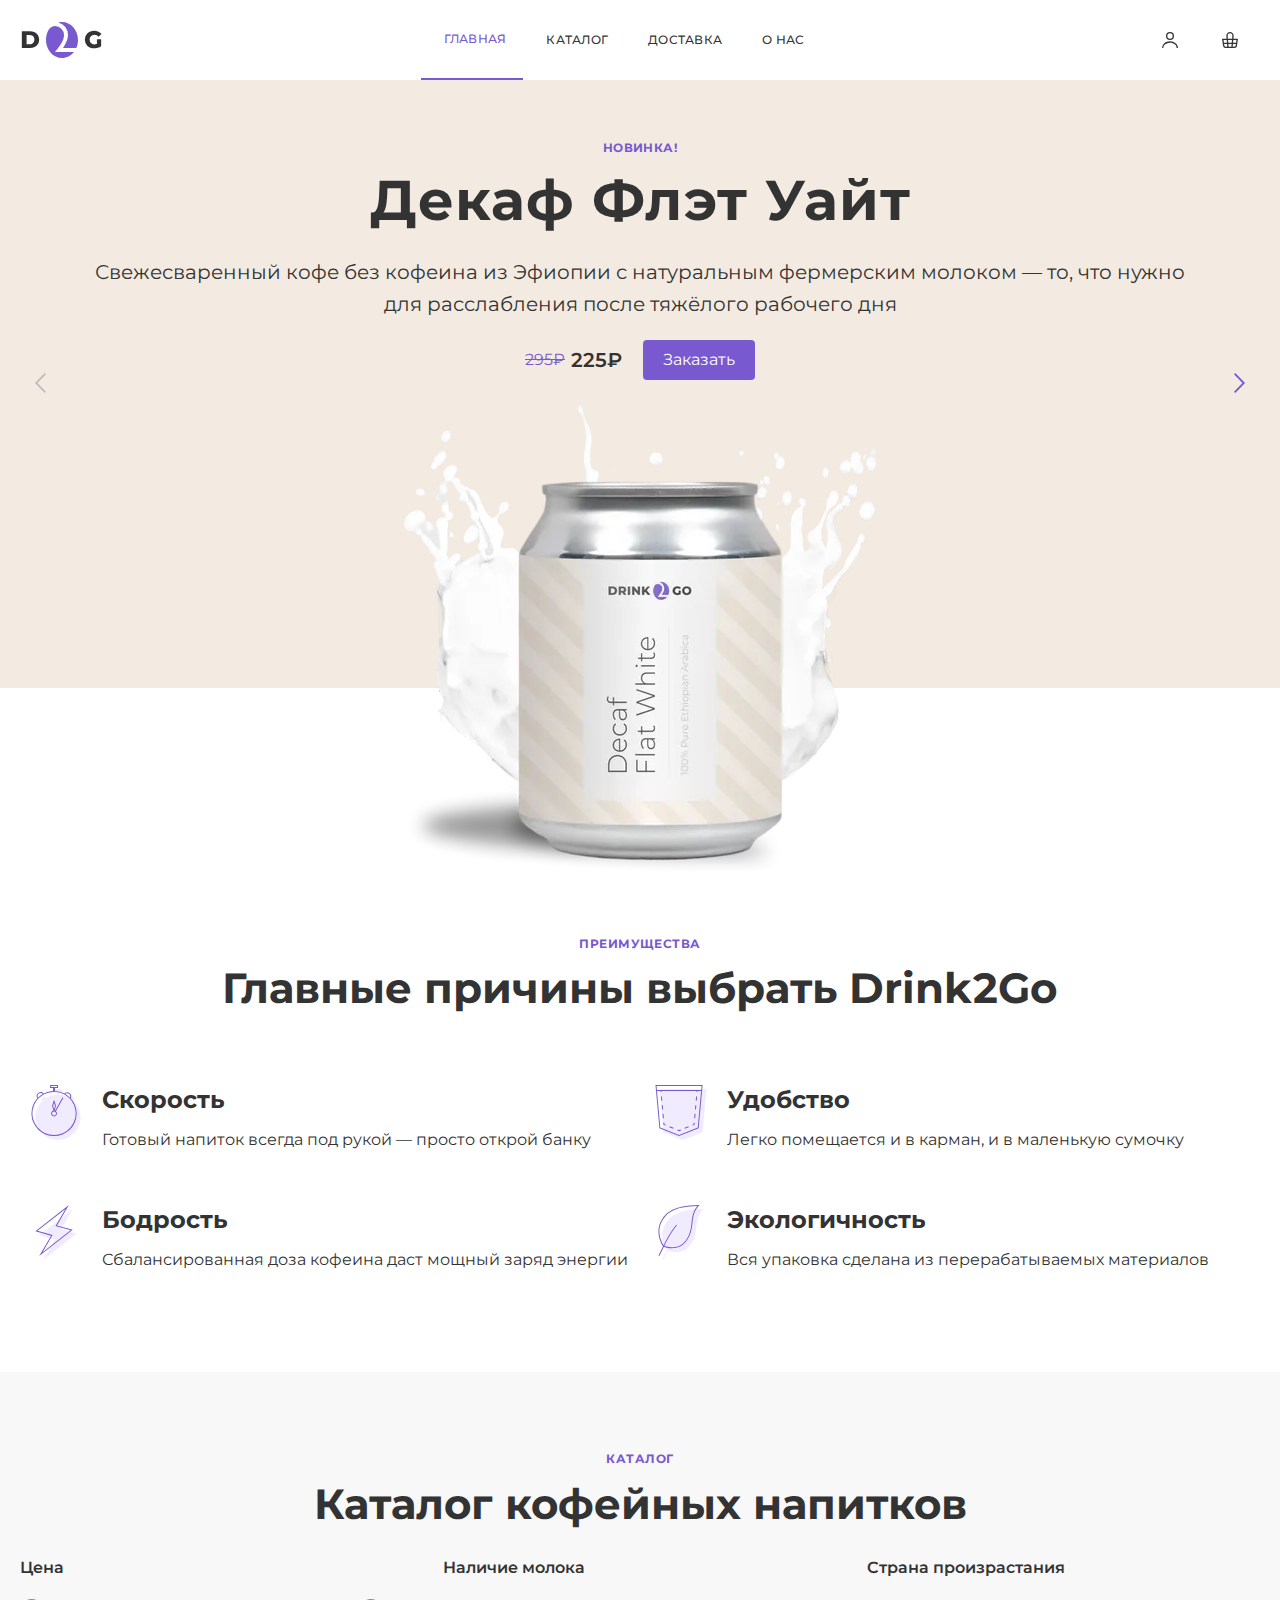
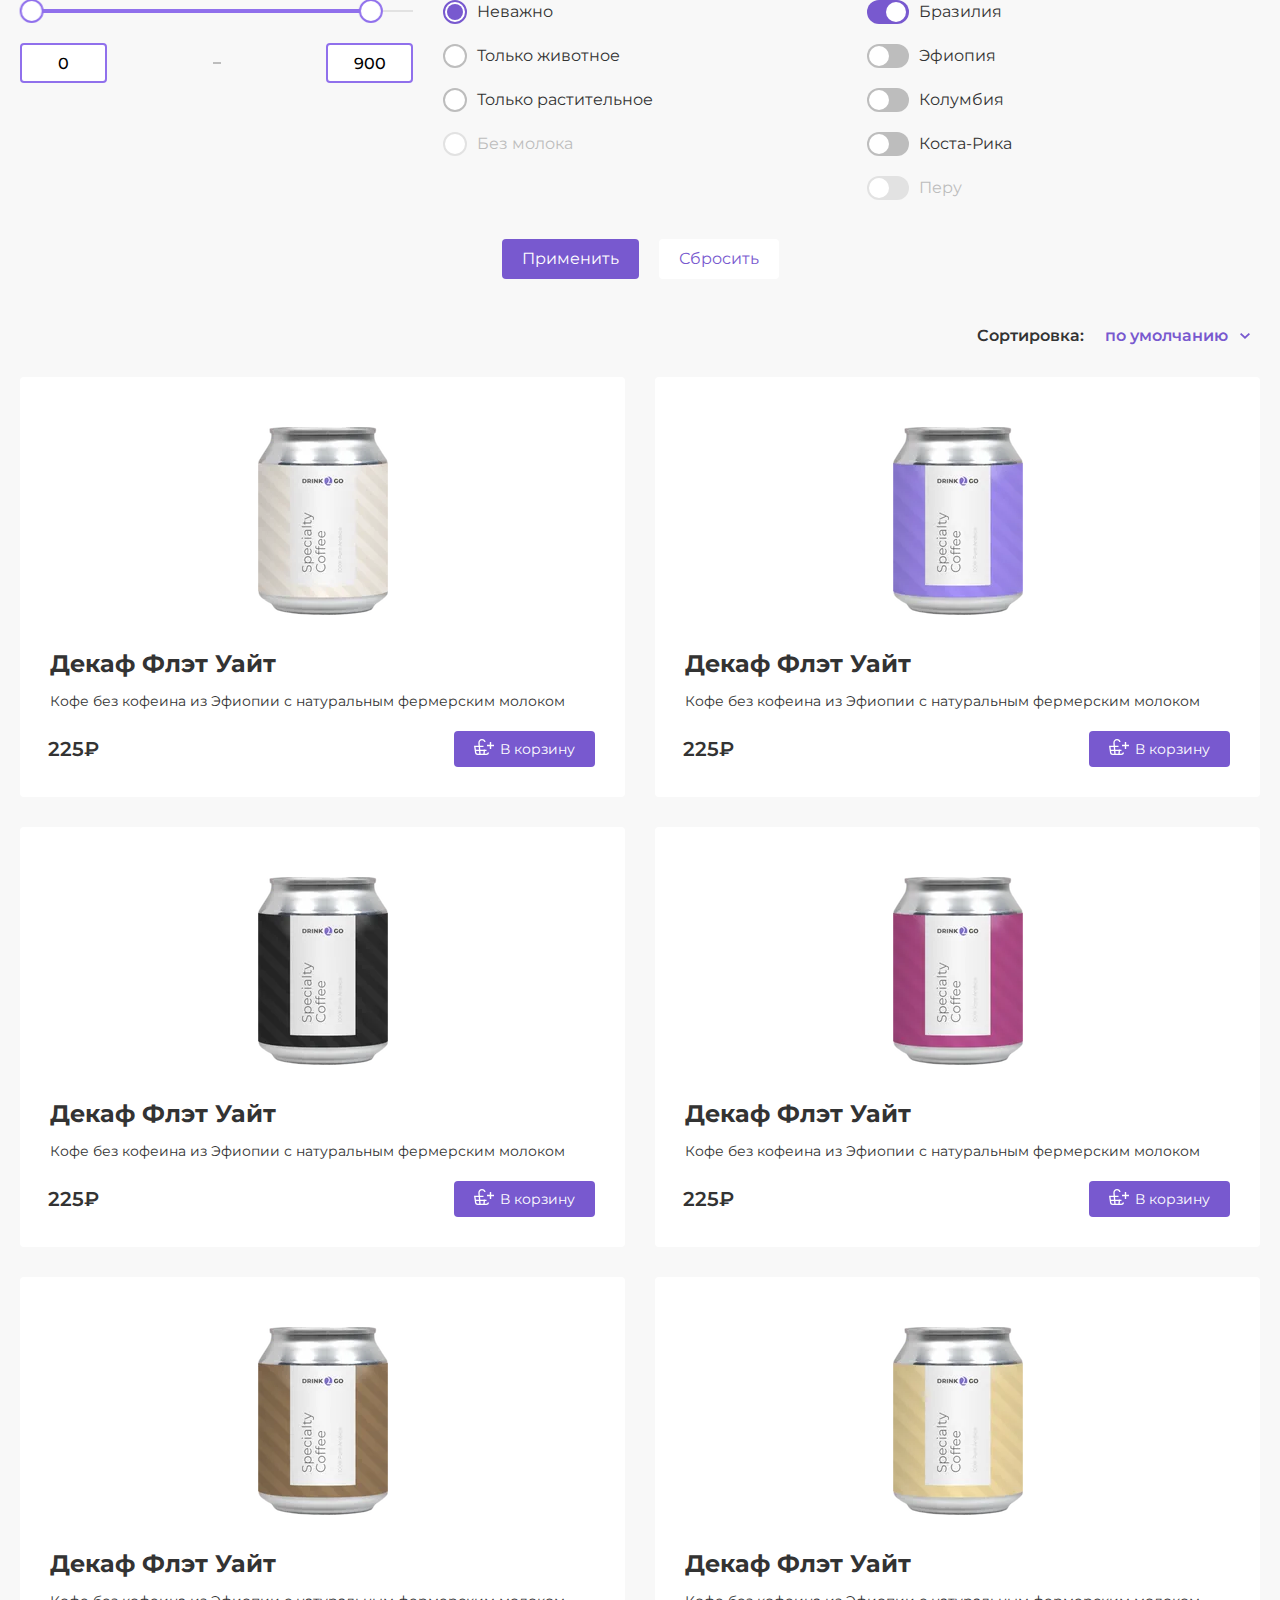
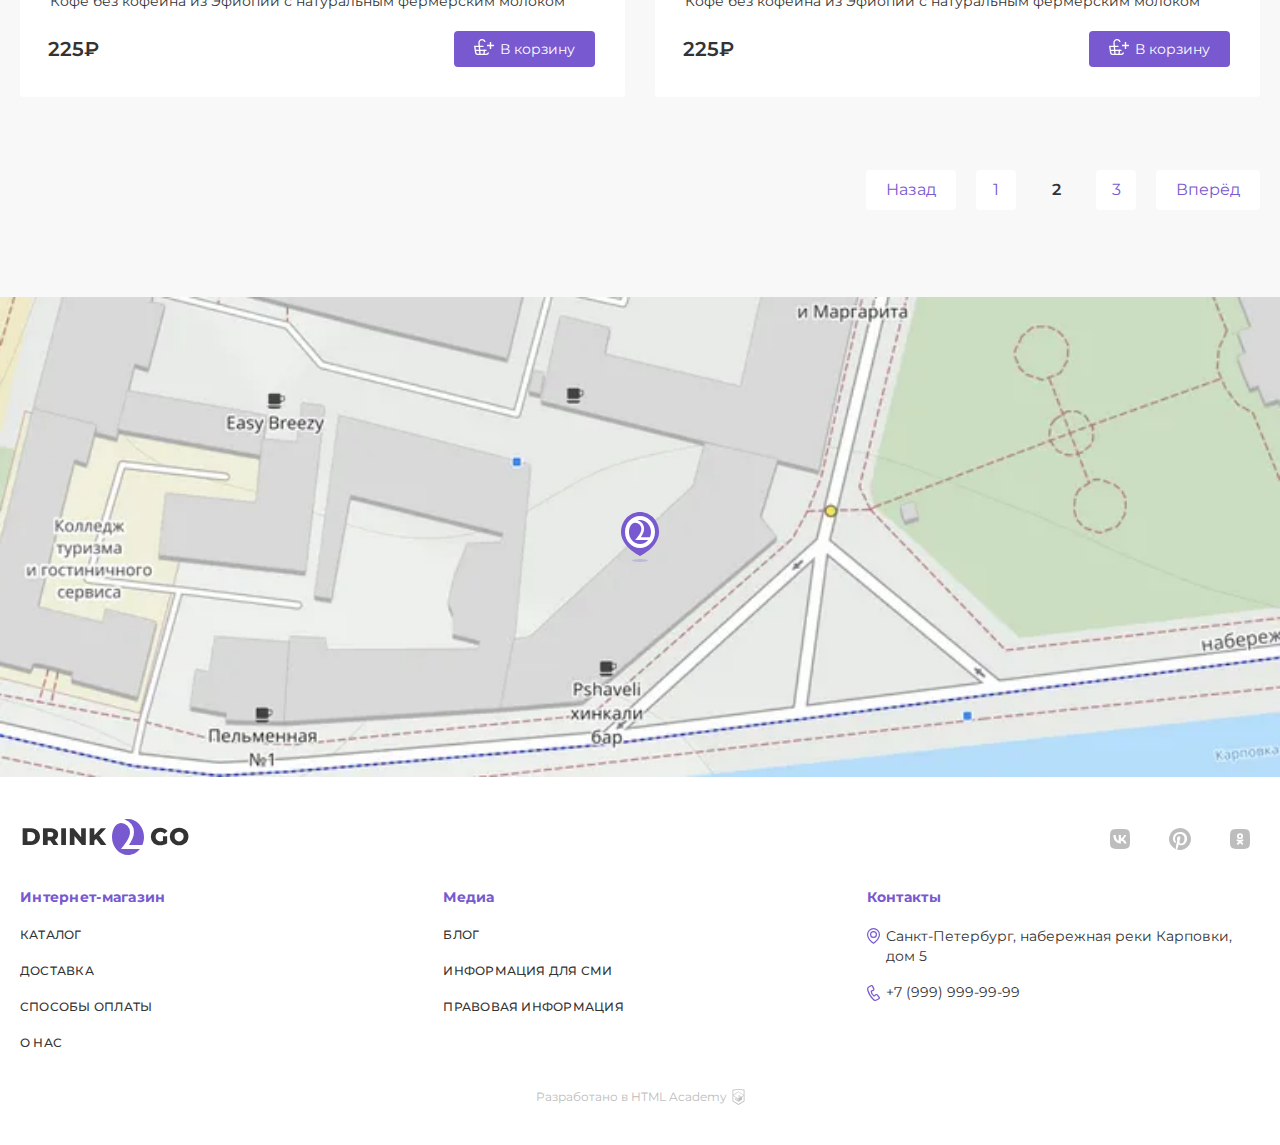
==== commit 9bc3e97e: "Deploying to gh-pages from @ AvtRikki/Drink2Go@21cb7d94ed215dcf2837345212834e45562318ac 🚀" ====
--- a/index.html
+++ b/index.html
@@ -1 +1 @@
-<!DOCTYPE html><html class="page" lang="ru"><head><meta charset="UTF-8"><title>Drink2Go</title><meta name="viewport" content="width=device-width,initial-scale=1"><link rel="icon" href="favicon.ico"><link rel="icon" href="favicons/favicon.svg" type="image/svg+xml"><link rel="apple-touch-icon" href="favicons/180.png"><link rel="manifest" href="manifest.webmanifest"><link rel="preload" href="#" type="font/woff2" as="font"><link rel="stylesheet" href="styles/styles.css"></head><body class="page__body"><header class="header" data-test="header"><div class="header__container page__container"><div class="header__logo"><a class="header__logo-link" href="index.html"><picture><source type="image/svg+xml" media="(min-width: 1440px)" srcset="images/logo-desktop.svg" width="170" height="36"><source type="image/svg+xml" media="(min-width: 768px)" srcset="images/logo-tablet.svg" width="82" height="36"><img class="header__logo-image" src="images/logo-title.svg" width="32" height="36" alt="Логотип компании Drink2Go"></picture></a></div><h1 class="header__title">Интернет-магазин кофейных напитков</h1><nav class="main-nav main-nav--closed"><ul class="main-nav__list site-list"><li class="site-list__item site-list__item--active"><a class="site-list__link link" href="index.html">Главная</a></li><li class="site-list__item"><a class="site-list__link link" href="catalog.html">Каталог</a></li><li class="site-list__item"><a class="site-list__link link" href="delivery.html">Доставка</a></li><li><a class="site-list__link link" href="about.html">О нас</a></li></ul></nav><ul class="main-nav__activities activities"><li class="activities__item"><a class="activities__link link" href="#"><svg class="activities__user-icon" width="16" height="16" viewBox="0 0 16 16" fill="none" xmlns="http://www.w3.org/2000/svg"><path fill-rule="evenodd" clip-rule="evenodd" d="M10.67 4a2.67 2.67 0 1 1-5.34 0 2.67 2.67 0 0 1 5.34 0Zm1.33 0a4 4 0 1 1-8 0 4 4 0 0 1 8 0Zm-8.8 8.31a7.55 7.55 0 0 1 4.8-1.64c1.84 0 3.56.6 4.8 1.64a4.83 4.83 0 0 1 1.87 3.69h1.33c0-1.77-.84-3.46-2.34-4.71a8.88 8.88 0 0 0-5.66-1.96c-2.12 0-4.16.7-5.66 1.96a6.16 6.16 0 0 0-2.34 4.71h1.33c0-1.33.63-2.66 1.87-3.69Z" fill="currentColor"/></svg> <span class="activities__item-title">Войти</span></a></li><li class="activities__item"><a class="activities__link link" href="#"><svg class="activities__cart-icon" width="16" height="16" viewBox="0 0 16 16" fill="none" xmlns="http://www.w3.org/2000/svg"><path fill-rule="evenodd" clip-rule="evenodd" d="m5.66 3.88.23 2.79h4.22l.23-2.8a2.35 2.35 0 1 0-4.68 0Zm5.78 2.79.23-2.68a3.68 3.68 0 1 0-7.34 0l.23 2.68h-4.56l.19 1.33.82 5.71a2.67 2.67 0 0 0 2.64 2.29h8.7c1.33 0 2.46-.98 2.64-2.29l.82-5.71.19-1.33h-4.55Zm-.1 1.33h-.06l-.22 2.67h3.02l.38-2.67h-3.13Zm-1.4 0h-3.88l.22 2.67h3.44l.22-2.67Zm-5.22 0h-3.18l.38 2.67h3.02l-.22-2.67Zm1.9 6.67-.23-2.67h3.22l-.22 2.67h-2.78Zm4.33-2.67-.23 2.67h1.63c.67 0 1.23-.5 1.32-1.15l.22-1.52h-2.94Zm-5.9 0 .23 2.67h-1.63c-.67 0-1.23-.5-1.32-1.15l-.22-1.52h2.94Z" fill="currentColor"/></svg> <span class="activities__item-title">Корзина</span></a></li></ul><button class="main-nav__toggle link js-toggle-button" type="button"><span class="visually-hidden">Открыть меню.</span></button></div></header><main><section class="hero" data-test="hero"><h2 class="visually-hidden">Новинки нашего магазина.</h2><ul class="hero__slider"><li class="hero__item hero__item--active"><div class="hero__container"><div class="hero__image-wrapper"><picture><source type="image/webp" media="(min-width: 1440px)" srcset="images/hero-desktop-1@1x.webp, images/hero-desktop-1@2x.webp 2x" width="600" height="600"><source type="image/webp" media="(min-width: 768px)" srcset="images/hero-tablet-1@1x.webp, images/hero-tablet-1@2x.webp 2x" width="476" height="476"><source type="image/webp" srcset="images/hero-mobile-1@1x.webp, images/hero-mobile-1@2x.webp 2x" width="280" height="280"><source type="image/png" media="(min-width: 1440px)" srcset="images/hero-desktop-1@1x.png, images/hero-desktop-1@2x.png 2x" width="600" height="600"><source type="image/png" media="(min-width: 768px)" srcset="images/hero-tablet-1@1x.png, images/hero-tablet-1@2x.png 2x" width="476" height="476"><img class="hero__image" src="images/hero-mobile-1@1x.png" srcset="images/hero-mobile-1@2x.png 2x" width="280" height="280" alt="Банка безкофеинового кофе Декаф Флэт Уайт"></picture></div><div class="hero__content-wrapper"><p class="hero__label section-title">Новинка!</p><p class="hero__title">Декаф Флэт Уайт</p><p class="hero__description">Свежесваренный кофе без кофеина из&nbsp;Эфиопии с&nbsp;натуральным фермерским&nbsp;молоком — то, что нужно для&nbsp;расслабления после тяжёлого&nbsp;рабочего дня</p><div class="hero__advertisement advertisement"><p class="advertisement__price-before">295&#8381;</p><p class="advertisement__price-after">225&#8381;</p><button class="hero__make-order button button--primary" type="button">Заказать</button></div></div></div></li><li class="hero__item"><div class="hero__container"><div class="hero__image-wrapper"><picture><source type="image/webp" media="(min-width: 1440px)" srcset="images/hero-desktop-2@1x.webp, images/hero-desktop-2@2x.webp 2x" width="600" height="600"><source type="image/webp" media="(min-width: 768px)" srcset="images/hero-tablet-2@1x.webp, images/hero-tablet-2@2x.webp 2x" width="476" height="476"><source type="image/webp" srcset="images/hero-mobile-2@1x.webp, images/hero-mobile-2@2x.webp 2x" width="280" height="280"><source type="image/png" media="(min-width: 1440px)" srcset="images/hero-desktop-2@1x.png, images/hero-desktop-2@2x.png 2x" width="600" height="600"><source type="image/png" media="(min-width: 768px)" srcset="images/hero-tablet-2@1x.png, images/hero-tablet-2@2x.png 2x" width="476" height="476"><img class="hero__image" src="images/hero-mobile-2@1x.png" srcset="images/hero-mobile-2@2x.png 2x" width="280" height="280" alt="Банка безкофеинового кофе Декаф Флэт Уайт"></picture></div><div class="hero__content-wrapper"><p class="hero__label section-title">Новинка!</p><p class="hero__title">Лавандовый Латте</p><p class="hero__description">Невероятное сочетание перуанской высокогорной арабики с молоком ламы и лавандовым сиропом унесёт вас прямо на вершину Радужных гор</p><div class="hero__advertisement advertisement"><p class="advertisement__price-before">285&#8381;</p><p class="advertisement__price-after">265&#8381;</p><button class="hero__make-order button button--primary" type="button">Заказать</button></div></div></div></li><li class="hero__item"><div class="hero__container"><div class="hero__image-wrapper"><picture><source type="image/webp" media="(min-width: 1440px)" srcset="images/hero-desktop-3@1x.webp, images/hero-desktop-3@2x.webp 2x" width="600" height="600"><source type="image/webp" media="(min-width: 768px)" srcset="images/hero-tablet-3@1x.webp, images/hero-tablet-3@2x.webp 2x" width="476" height="476"><source type="image/webp" srcset="images/hero-mobile-3@1x.webp, images/hero-mobile-3@2x.webp 2x" width="280" height="280"><source type="image/png" media="(min-width: 1440px)" srcset="images/hero-desktop-3@1x.png, images/hero-desktop-3@2x.png 2x" width="600" height="600"><source type="image/png" media="(min-width: 768px)" srcset="images/hero-tablet-3@1x.png, images/hero-tablet-3@2x.png 2x" width="476" height="476"><img class="hero__image" src="images/hero-mobile-3@1x.png" srcset="images/hero-mobile-3@2x.png 2x" width="280" height="280" alt="Банка безкофеинового кофе Декаф Флэт Уайт"></picture></div><div class="hero__content-wrapper"><p class="hero__label section-title">Новинка!</p><p class="hero__title">Тройной Эспрессо</p><p class="hero__description">Мощнее укола адреналина, чернее самой тёмной ночи, этот тройной эспрессо из Колумбии покажет вам, что такое настоящая бодрость</p><div class="hero__advertisement advertisement"><p class="advertisement__price-before">395&#8381;</p><p class="advertisement__price-after">375&#8381;</p><button class="hero__make-order button button--primary" type="button">Заказать</button></div></div></div></li></ul><div class="hero__pagination"><button class="hero__pagination-item hero__pagination-item--active" type="button"><span class="visually-hidden">Декаф Флэт Уайт</span></button> <button class="hero__pagination-item" type="button"><span class="visually-hidden">Лавандовый Латте</span></button> <button class="hero__pagination-item" type="button"><span class="visually-hidden">Тройной Эспрессо</span></button></div><div class="hero__slider-container"><div class="hero__slider-navigation"><button class="hero__page-button hero__page-button--before slider-button-prev" type="button" disabled="disabled"><span class="visually-hidden">Назад</span> <svg class="hero__page-button-icon" aria-hidden="true" focusable="false" width="11" height="20"><use href="icons/stack.svg#arrow-left-icon"></use></svg></button> <button class="hero__page-button hero__page-button--after slider-button-next" type="button"><span class="visually-hidden">Вперед</span> <svg class="hero__page-button-icon" aria-hidden="true" focusable="false" width="11" height="20"><use href="icons/stack.svg#arrow-left-icon"></use></svg></button></div></div></section><section class="advantages" data-test="features"><div class="page__container"><h2 class="advantages__title section-title">Преимущества</h2><p class="advantages__description">Главные причины выбрать Drink2Go</p><ul class="advantages__list"><li class="advantages__item advantages__item--speed"><h3 class="advantages__item-title">Скорость</h3><p class="advantages__item-description">Готовый напиток всегда под рукой — просто открой банку</p></li><li class="advantages__item advantages__item--convenience"><h3 class="advantages__item-title">Удобство</h3><p class="advantages__item-description">Легко помещается и в карман, и&nbsp;в&nbsp;маленькую сумочку</p></li><li class="advantages__item advantages__item--cheerfulness"><h3 class="advantages__item-title">Бодрость</h3><p class="advantages__item-description">Сбалансированная доза кофеина даст мощный заряд энергии</p></li><li class="advantages__item advantages__item--ecology"><h3 class="advantages__item-title">Экологичность</h3><p class="advantages__item-description">Вся упаковка сделана из&nbsp;перерабатываемых материалов</p></li></ul></div></section><section class="catalog page__container" data-test="catalog"><div class="catalog__container"><h2 class="catalog__title section-title">Каталог</h2><p class="catalog__description">Каталог кофейных напитков</p><form class="catalog__form form" id="catalog-filter" action="https://echo.htmlacademy.ru" method="get"><fieldset class="form__group form__group--price"><legend class="form__title">Цена</legend><div class="form__slider"></div><div class="form__slider-inputs"><label class="form__filter-input-label"><span class="visually-hidden">Цена от.</span> <input class="form__slider-input form__slider-min" type="number" name="min-price" placeholder="0"></label> <label class="form__filter-input-label"><span class="visually-hidden">Цена до.</span> <input class="form__slider-input form__slider-max" type="number" name="max-price" placeholder="900" value="900"></label></div></fieldset><fieldset class="form__group"><legend class="form__title">Наличие молока</legend><ul class="form__filter-items"><li class="form__filter-item"><label class="form__filter-input-label"><input class="form__control-input visually-hidden" type="radio" value="no-matter" name="milk-inclusion" checked="checked"> <span class="form__filter-input-mark form__radio-mark"></span> <span class="form__filter-input-title form__text">Неважно</span></label></li><li class="form__filter-item"><label class="form__filter-input-label"><input class="form__control-input visually-hidden" type="radio" value="animal-only" name="milk-inclusion"> <span class="form__filter-input-mark form__radio-mark"></span> <span class="form__filter-input-title form__text">Только животное</span></label></li><li class="form__filter-item"><label class="form__filter-input-label"><input class="form__control-input visually-hidden" type="radio" value="plant-only" name="milk-inclusion"> <span class="form__filter-input-mark form__radio-mark"></span> <span class="form__filter-input-title form__text">Только растительное</span></label></li><li class="form__filter-item"><label class="form__filter-input-label"><input class="form__control-input visually-hidden" type="radio" value="no-milk" name="milk-inclusion" disabled="disabled"> <span class="form__filter-input-mark form__radio-mark"></span> <span class="form__filter-input-title form__text">Без молока</span></label></li></ul></fieldset><fieldset class="form__group"><legend class="form__title">Страна произрастания</legend><ul class="form__filter-items form__filter-items--manufacturer"><li class="form__filter-item"><label class="form__filter-input-label"><input class="form__control-input visually-hidden" type="checkbox" name="brazil" checked="checked"> <span class="form__filter-input-mark form__check-mark"></span> <span class="form__filter-input-title form__text">Бразилия</span></label></li><li class="form__filter-item"><label class="form__filter-input-label"><input class="form__control-input visually-hidden" type="checkbox" name="ethiopia"> <span class="form__filter-input-mark form__check-mark"></span> <span class="form__filter-input-title form__text">Эфиопия</span></label></li><li class="form__filter-item"><label class="form__filter-input-label"><input class="form__control-input visually-hidden" type="checkbox" name="colombia"> <span class="form__filter-input-mark form__check-mark"></span> <span class="form__filter-input-title form__text">Колумбия</span></label></li><li class="form__filter-item"><label class="form__filter-input-label"><input class="form__control-input visually-hidden" type="checkbox" name="costa-rica"> <span class="form__filter-input-mark form__check-mark"></span> <span class="form__filter-input-title form__text">Коста-Рика</span></label></li><li class="form__filter-item"><label class="form__filter-input-label"><input class="form__control-input visually-hidden" type="checkbox" name="peru" disabled="disabled"> <span class="form__filter-input-mark form__check-mark"></span> <span class="form__filter-input-title form__text">Перу</span></label></li></ul></fieldset><div class="form__group form__group--buttons"><button class="form__button button button--primary" type="submit">Применить</button> <button class="form__button button button--secondary" type="reset">Сбросить</button></div></form><div class="catalog__filters"><p class="catalog__sorting-title">Сортировка:</p><div class="catalog__sorting-wrapper"><select class="catalog__sorting" name="catalog-sorting" aria-label="Сортировка"><option class="catalog__sorting-item" value="default" selected="selected">по умолчанию</option><option class="catalog__sorting-item" value="expensive-first">возрастание</option><option class="catalog__sorting-item" value="cheap-first">убывание</option></select></div></div><ul class="catalog__list"><li class="catalog-card"><a class="catalog-card__image-link" tabindex="-1" href="#"><picture><source type="image/webp" srcset="images/catalog/catalog-1@1x.webp, images/catalog/catalog-1@2x.webp 2x" width="130" height="188"><img class="catalog-card__image" src="images/catalog/catalog-1@1x.png" srcset="images/catalog/catalog-1@2x.png 2x" width="130" height="188" alt="Фото товара"></picture></a><h3 class="catalog-card__title"><a class="catalog-card__link" tabindex="-1" href="#">Декаф Флэт Уайт</a></h3><p class="catalog-card__description">Кофе без кофеина из Эфиопии с&nbsp;натуральным фермерским молоком</p><div class="catalog-card__price-wrapper"><span class="catalog-card__price">225₽</span> <a class="catalog-card__button button button--primary" href="#">В корзину</a></div></li><li class="catalog-card"><a class="catalog-card__image-link" tabindex="-1" href="#"><picture><source type="image/webp" srcset="images/catalog/catalog-2@1x.webp, images/catalog/catalog-2@2x.webp 2x" width="130" height="188"><img class="catalog-card__image" src="images/catalog/catalog-2@1x.png" srcset="images/catalog/catalog-2@2x.png 2x" width="130" height="188" alt="Фото товара"></picture></a><h3 class="catalog-card__title"><a class="catalog-card__link" tabindex="-1" href="#">Декаф Флэт Уайт</a></h3><p class="catalog-card__description">Кофе без кофеина из Эфиопии с&nbsp;натуральным фермерским молоком</p><div class="catalog-card__price-wrapper"><span class="catalog-card__price">225₽</span> <a class="catalog-card__button button button--primary" href="#">В корзину</a></div></li><li class="catalog-card"><a class="catalog-card__image-link" tabindex="-1" href="#"><picture><source type="image/webp" srcset="images/catalog/catalog-3@1x.webp, images/catalog/catalog-3@2x.webp 2x" width="130" height="188"><img class="catalog-card__image" src="images/catalog/catalog-3@1x.png" srcset="images/catalog/catalog-3@2x.png 2x" width="130" height="188" alt="Фото товара"></picture></a><h3 class="catalog-card__title"><a class="catalog-card__link" tabindex="-1" href="#">Декаф Флэт Уайт</a></h3><p class="catalog-card__description">Кофе без кофеина из Эфиопии с&nbsp;натуральным фермерским молоком</p><div class="catalog-card__price-wrapper"><span class="catalog-card__price">225₽</span> <a class="catalog-card__button button button--primary" href="#">В корзину</a></div></li><li class="catalog-card"><a class="catalog-card__image-link" tabindex="-1" href="#"><picture><source type="image/webp" srcset="images/catalog/catalog-4@1x.webp, images/catalog/catalog-4@2x.webp 2x" width="130" height="188"><img class="catalog-card__image" src="images/catalog/catalog-4@1x.png" srcset="images/catalog/catalog-4@2x.png 2x" width="130" height="188" alt="Фото товара"></picture></a><h3 class="catalog-card__title"><a class="catalog-card__link" tabindex="-1" href="#">Декаф Флэт Уайт</a></h3><p class="catalog-card__description">Кофе без кофеина из Эфиопии с&nbsp;натуральным фермерским молоком</p><div class="catalog-card__price-wrapper"><span class="catalog-card__price">225₽</span> <a class="catalog-card__button button button--primary" href="#">В корзину</a></div></li><li class="catalog-card"><a class="catalog-card__image-link" tabindex="-1" href="#"><picture><source type="image/webp" srcset="images/catalog/catalog-5@1x.webp, images/catalog/catalog-5@2x.webp 2x" width="130" height="188"><img class="catalog-card__image" src="images/catalog/catalog-5@1x.png" srcset="images/catalog/catalog-5@2x.png 2x" width="130" height="188" alt="Фото товара"></picture></a><h3 class="catalog-card__title"><a class="catalog-card__link" tabindex="-1" href="#">Декаф Флэт Уайт</a></h3><p class="catalog-card__description">Кофе без кофеина из Эфиопии с&nbsp;натуральным фермерским молоком</p><div class="catalog-card__price-wrapper"><span class="catalog-card__price">225₽</span> <a class="catalog-card__button button button--primary" href="#">В корзину</a></div></li><li class="catalog-card"><a class="catalog-card__image-link" tabindex="-1" href="#"><picture><source type="image/webp" srcset="images/catalog/catalog-6@1x.webp, images/catalog/catalog-6@2x.webp 2x" width="130" height="188"><img class="catalog-card__image" src="images/catalog/catalog-6@1x.png" srcset="images/catalog/catalog-6@2x.png 2x" width="130" height="188" alt="Фото товара"></picture></a><h3 class="catalog-card__title"><a class="catalog-card__link" tabindex="-1" href="#">Декаф Флэт Уайт</a></h3><p class="catalog-card__description">Кофе без кофеина из Эфиопии с&nbsp;натуральным фермерским молоком</p><div class="catalog-card__price-wrapper"><span class="catalog-card__price">225₽</span> <a class="catalog-card__button button button--primary" href="#">В корзину</a></div></li></ul><div class="catalog__navigation pagination"><ul class="pagination__list"><li class="pagination__item"><a class="pagination__link pagination__link-previous link" href="#"><span class="pagination__link-button">Назад</span> <svg class="pagination__link-icon" aria-hidden="true" focusable="false" width="6" height="10"><use href="icons/stack.svg#page-prev-icon"></use></svg></a></li><li class="pagination__item"><a class="pagination__link link" href="#">1</a></li><li class="pagination__item"><a class="pagination__link pagination__link--active link" href="#">2</a></li><li class="pagination__item"><a class="pagination__link link" href="#">3</a></li><li class="pagination__item"><a class="pagination__link pagination__link-next link" href="#"><span class="pagination__link-button">Вперёд</span> <svg class="pagination__link-icon" aria-hidden="true" focusable="false" width="6" height="10"><use href="icons/stack.svg#page-next-icon"></use></svg></a></li></ul></div></div></section><section class="address" data-test="map"><h2 class="visually-hidden">Карта с адресом компании.</h2><div class="address__wrapper"><picture><source type="image/webp" media="(min-width: 1440px)" srcset="images/address-map-desktop@1x.webp, images/address-map-desktop@2x.webp 2x" width="1440" height="540"><source type="image/webp" media="(min-width: 768px)" srcset="images/address-map-tablet@1x.webp, images/address-map-tablet@2x.webp 2x" width="768" height="480"><source type="image/webp" srcset="images/address-map-mobile@1x.webp, images/address-map-mobile@2x.webp 2x" width="320" height="420"><source type="image/png" media="(min-width: 1440px)" srcset="images/address-map-desktop@1x.png, images/address-map-desktop@2x.png 2x" width="1440" height="540"><source type="image/png" media="(min-width: 768px)" srcset="images/address-map-tablet@1x.png, images/address-map-tablet@2x.png 2x" width="768" height="480"><img class="address__map" src="images/address-map-mobile@1x.png" srcset="images/address-map-mobile@2x.png 2x" width="320" height="420" alt="Карта с адресом компании."></picture></div></section></main><footer class="footer" data-test="footer"><div class="footer__container page__container"><a class="footer__logo" href="index.html"><picture><source type="image/svg+xml" media="(min-width: 768px)" srcset="images/logo-desktop.svg" width="170" height="36"><img class="footer__logo-image" src="images/logo-tablet.svg" width="82" height="36" alt="Логотип компании Drink2Go"></picture></a><p class="footer__logo-description">Интернет-магазин кофейных напитков</p><ul class="footer__social social"><li class="social__item"><a class="social__link" href="https://vk.com/htmlacademy"><span class="visually-hidden">Мы в Вконтакте.</span> <svg aria-hidden="true" focusable="false" width="20" height="20"><use href="icons/stack.svg#vk-icon"></use></svg></a></li><li class="social__item"><a class="social__link" href="https://www.youtube.com/user/htmlacademyru"><span class="visually-hidden">Мы в Printerest.</span> <svg aria-hidden="true" focusable="false" width="22" height="22"><use href="icons/stack.svg#printerest-icon"></use></svg></a></li><li class="social__item"><a class="social__link" href="https://t.me/htmlacademy"><span class="visually-hidden">Мы в Одноклассниках.</span> <svg aria-hidden="true" focusable="false" width="20" height="20"><use href="icons/stack.svg#ok-icon"></use></svg></a></li></ul><ul class="footer__navigation-list"><li class="footer__navigation-item navigation-topic navigation-topic--shop"><h2 class="navigation-topic__title">Интернет-магазин</h2><ul class="navigation-topic__list"><li class="navigation-topic__item"><a class="navigation-topic__item-link" href="#">Каталог</a></li><li class="navigation-topic__item"><a class="navigation-topic__item-link" href="#">Доставка</a></li><li class="navigation-topic__item"><a class="navigation-topic__item-link" href="#">Способы оплаты</a></li><li class="navigation-topic__item"><a class="navigation-topic__item-link" href="#">О нас</a></li></ul></li><li class="footer__navigation-item navigation-topic navigation-topic--media"><h2 class="navigation-topic__title">Медиа</h2><ul class="navigation-topic__list"><li class="navigation-topic__item"><a class="navigation-topic__item-link" href="#">Блог</a></li><li class="navigation-topic__item"><a class="navigation-topic__item-link" href="#">Информация для СМИ</a></li><li class="navigation-topic__item"><a class="navigation-topic__item-link" href="#">Правовая информация</a></li></ul></li><li class="footer__navigation-item navigation-topic"><h2 class="navigation-topic__title">Контакты</h2><ul class="navigation-topic__list contacts"><li class="navigation-topic__item"><a class="navigation-topic__item-link" href="#"><address class="contacts__link contacts__link--address">Санкт-Петербург, набережная реки Карповки, дом 5</address></a></li><li class="navigation-topic__item"><a class="navigation-topic__item-link contacts__link contacts__link--telephone" href="tel:+79999999999">+7 (999) 999-99-99</a></li></ul></li></ul><div class="footer__developer"><p class="footer__developer-label"><span>Разработано в</span> <a class="footer__developer-link" href="https://htmlacademy.ru/intensive/adaptive"><span>HTML Academy</span></a></p></div></div></footer><script src="vendor/nouislider/nouislider.js" defer="defer"></script><script src="scripts/index.js" type="module"></script></body></html>+<!DOCTYPE html><html class="page" lang="ru"><head><meta charset="UTF-8"><title>Drink2Go</title><meta name="viewport" content="width=device-width,initial-scale=1"><link rel="icon" href="favicon.ico"><link rel="icon" href="favicons/favicon.svg" type="image/svg+xml"><link rel="apple-touch-icon" href="favicons/180.png"><link rel="manifest" href="manifest.webmanifest"><link rel="preload" href="#" type="font/woff2" as="font"><link rel="stylesheet" href="styles/styles.css"></head><body class="page__body"><header class="header" data-test="header"><div class="header__container page__container"><div class="header__logo"><a class="header__logo-link" href="index.html"><picture><source type="image/svg+xml" media="(min-width: 1440px)" srcset="images/logo-desktop.svg" width="170" height="36"><source type="image/svg+xml" media="(min-width: 768px)" srcset="images/logo-tablet.svg" width="82" height="36"><img class="header__logo-image" src="images/logo-title.svg" width="32" height="36" alt="Логотип компании Drink2Go"></picture></a></div><h1 class="header__title">Интернет-магазин кофейных напитков</h1><nav class="main-nav main-nav--closed"><ul class="main-nav__list site-list"><li class="site-list__item site-list__item--active"><a class="site-list__link link" href="index.html">Главная</a></li><li class="site-list__item"><a class="site-list__link link" href="catalog.html">Каталог</a></li><li class="site-list__item"><a class="site-list__link link" href="delivery.html">Доставка</a></li><li><a class="site-list__link link" href="about.html">О нас</a></li></ul></nav><ul class="main-nav__activities activities"><li class="activities__item"><a class="activities__link link" href="#"><svg class="activities__user-icon" width="16" height="16" viewBox="0 0 16 16" fill="none" xmlns="http://www.w3.org/2000/svg"><path fill-rule="evenodd" clip-rule="evenodd" d="M10.67 4a2.67 2.67 0 1 1-5.34 0 2.67 2.67 0 0 1 5.34 0Zm1.33 0a4 4 0 1 1-8 0 4 4 0 0 1 8 0Zm-8.8 8.31a7.55 7.55 0 0 1 4.8-1.64c1.84 0 3.56.6 4.8 1.64a4.83 4.83 0 0 1 1.87 3.69h1.33c0-1.77-.84-3.46-2.34-4.71a8.88 8.88 0 0 0-5.66-1.96c-2.12 0-4.16.7-5.66 1.96a6.16 6.16 0 0 0-2.34 4.71h1.33c0-1.33.63-2.66 1.87-3.69Z" fill="currentColor"/></svg> <span class="activities__item-title">Войти</span></a></li><li class="activities__item"><a class="activities__link link" href="#"><svg class="activities__cart-icon" width="16" height="16" viewBox="0 0 16 16" fill="none" xmlns="http://www.w3.org/2000/svg"><path fill-rule="evenodd" clip-rule="evenodd" d="m5.66 3.88.23 2.79h4.22l.23-2.8a2.35 2.35 0 1 0-4.68 0Zm5.78 2.79.23-2.68a3.68 3.68 0 1 0-7.34 0l.23 2.68h-4.56l.19 1.33.82 5.71a2.67 2.67 0 0 0 2.64 2.29h8.7c1.33 0 2.46-.98 2.64-2.29l.82-5.71.19-1.33h-4.55Zm-.1 1.33h-.06l-.22 2.67h3.02l.38-2.67h-3.13Zm-1.4 0h-3.88l.22 2.67h3.44l.22-2.67Zm-5.22 0h-3.18l.38 2.67h3.02l-.22-2.67Zm1.9 6.67-.23-2.67h3.22l-.22 2.67h-2.78Zm4.33-2.67-.23 2.67h1.63c.67 0 1.23-.5 1.32-1.15l.22-1.52h-2.94Zm-5.9 0 .23 2.67h-1.63c-.67 0-1.23-.5-1.32-1.15l-.22-1.52h2.94Z" fill="currentColor"/></svg> <span class="activities__item-title">Корзина</span></a></li></ul><button class="main-nav__toggle link js-toggle-button" type="button"><span class="visually-hidden">Открыть меню.</span></button></div></header><main class="main"><section class="hero" data-test="hero"><h2 class="visually-hidden">Новинки нашего магазина.</h2><ul class="hero__slider"><li class="hero__item hero__item--active"><div class="hero__container"><div class="hero__image-wrapper"><picture><source type="image/webp" media="(min-width: 1440px)" srcset="images/hero-desktop-1@1x.webp, images/hero-desktop-1@2x.webp 2x" width="600" height="600"><source type="image/webp" media="(min-width: 768px)" srcset="images/hero-tablet-1@1x.webp, images/hero-tablet-1@2x.webp 2x" width="476" height="476"><source type="image/webp" srcset="images/hero-mobile-1@1x.webp, images/hero-mobile-1@2x.webp 2x" width="280" height="280"><source type="image/png" media="(min-width: 1440px)" srcset="images/hero-desktop-1@1x.png, images/hero-desktop-1@2x.png 2x" width="600" height="600"><source type="image/png" media="(min-width: 768px)" srcset="images/hero-tablet-1@1x.png, images/hero-tablet-1@2x.png 2x" width="476" height="476"><img class="hero__image" src="images/hero-mobile-1@1x.png" srcset="images/hero-mobile-1@2x.png 2x" width="280" height="280" alt="Банка безкофеинового кофе Декаф Флэт Уайт"></picture></div><div class="hero__content-wrapper"><p class="hero__label section-title">Новинка!</p><p class="hero__title">Декаф Флэт Уайт</p><p class="hero__description">Свежесваренный кофе без кофеина из&nbsp;Эфиопии с&nbsp;натуральным фермерским&nbsp;молоком — то, что нужно для&nbsp;расслабления после тяжёлого&nbsp;рабочего дня</p><div class="hero__advertisement advertisement"><p class="advertisement__price-before">295&#8381;</p><p class="advertisement__price-after">225&#8381;</p><button class="hero__make-order button button--primary" type="button">Заказать</button></div></div></div></li><li class="hero__item"><div class="hero__container"><div class="hero__image-wrapper"><picture><source type="image/webp" media="(min-width: 1440px)" srcset="images/hero-desktop-2@1x.webp, images/hero-desktop-2@2x.webp 2x" width="600" height="600"><source type="image/webp" media="(min-width: 768px)" srcset="images/hero-tablet-2@1x.webp, images/hero-tablet-2@2x.webp 2x" width="476" height="476"><source type="image/webp" srcset="images/hero-mobile-2@1x.webp, images/hero-mobile-2@2x.webp 2x" width="280" height="280"><source type="image/png" media="(min-width: 1440px)" srcset="images/hero-desktop-2@1x.png, images/hero-desktop-2@2x.png 2x" width="600" height="600"><source type="image/png" media="(min-width: 768px)" srcset="images/hero-tablet-2@1x.png, images/hero-tablet-2@2x.png 2x" width="476" height="476"><img class="hero__image" src="images/hero-mobile-2@1x.png" srcset="images/hero-mobile-2@2x.png 2x" width="280" height="280" alt="Банка безкофеинового кофе Декаф Флэт Уайт"></picture></div><div class="hero__content-wrapper"><p class="hero__label section-title">Новинка!</p><p class="hero__title">Лавандовый Латте</p><p class="hero__description">Невероятное сочетание перуанской высокогорной арабики с молоком ламы и лавандовым сиропом унесёт вас прямо на вершину Радужных гор</p><div class="hero__advertisement advertisement"><p class="advertisement__price-before">285&#8381;</p><p class="advertisement__price-after">265&#8381;</p><button class="hero__make-order button button--primary" type="button">Заказать</button></div></div></div></li><li class="hero__item"><div class="hero__container"><div class="hero__image-wrapper"><picture><source type="image/webp" media="(min-width: 1440px)" srcset="images/hero-desktop-3@1x.webp, images/hero-desktop-3@2x.webp 2x" width="600" height="600"><source type="image/webp" media="(min-width: 768px)" srcset="images/hero-tablet-3@1x.webp, images/hero-tablet-3@2x.webp 2x" width="476" height="476"><source type="image/webp" srcset="images/hero-mobile-3@1x.webp, images/hero-mobile-3@2x.webp 2x" width="280" height="280"><source type="image/png" media="(min-width: 1440px)" srcset="images/hero-desktop-3@1x.png, images/hero-desktop-3@2x.png 2x" width="600" height="600"><source type="image/png" media="(min-width: 768px)" srcset="images/hero-tablet-3@1x.png, images/hero-tablet-3@2x.png 2x" width="476" height="476"><img class="hero__image" src="images/hero-mobile-3@1x.png" srcset="images/hero-mobile-3@2x.png 2x" width="280" height="280" alt="Банка безкофеинового кофе Декаф Флэт Уайт"></picture></div><div class="hero__content-wrapper"><p class="hero__label section-title">Новинка!</p><p class="hero__title">Тройной Эспрессо</p><p class="hero__description">Мощнее укола адреналина, чернее самой тёмной ночи, этот тройной эспрессо из Колумбии покажет вам, что такое настоящая бодрость</p><div class="hero__advertisement advertisement"><p class="advertisement__price-before">395&#8381;</p><p class="advertisement__price-after">375&#8381;</p><button class="hero__make-order button button--primary" type="button">Заказать</button></div></div></div></li></ul><div class="hero__pagination"><button class="hero__pagination-item hero__pagination-item--active" type="button"><span class="visually-hidden">Декаф Флэт Уайт</span></button> <button class="hero__pagination-item" type="button"><span class="visually-hidden">Лавандовый Латте</span></button> <button class="hero__pagination-item" type="button"><span class="visually-hidden">Тройной Эспрессо</span></button></div><div class="hero__slider-container"><div class="hero__slider-navigation"><button class="hero__page-button hero__page-button--before slider-button-prev" type="button" disabled="disabled"><span class="visually-hidden">Назад</span> <svg class="hero__page-button-icon" aria-hidden="true" focusable="false" width="11" height="20"><use href="icons/stack.svg#arrow-left-icon"></use></svg></button> <button class="hero__page-button hero__page-button--after slider-button-next" type="button"><span class="visually-hidden">Вперед</span> <svg class="hero__page-button-icon" aria-hidden="true" focusable="false" width="11" height="20"><use href="icons/stack.svg#arrow-left-icon"></use></svg></button></div></div></section><section class="advantages" data-test="features"><div class="page__container"><h2 class="advantages__title section-title">Преимущества</h2><p class="advantages__description">Главные причины выбрать Drink2Go</p><ul class="advantages__list"><li class="advantages__item advantages__item--speed"><h3 class="advantages__item-title">Скорость</h3><p class="advantages__item-description">Готовый напиток всегда под рукой — просто открой банку</p></li><li class="advantages__item advantages__item--convenience"><h3 class="advantages__item-title">Удобство</h3><p class="advantages__item-description">Легко помещается и в карман, и&nbsp;в&nbsp;маленькую сумочку</p></li><li class="advantages__item advantages__item--cheerfulness"><h3 class="advantages__item-title">Бодрость</h3><p class="advantages__item-description">Сбалансированная доза кофеина даст мощный заряд энергии</p></li><li class="advantages__item advantages__item--ecology"><h3 class="advantages__item-title">Экологичность</h3><p class="advantages__item-description">Вся упаковка сделана из&nbsp;перерабатываемых материалов</p></li></ul></div></section><section class="catalog page__container" data-test="catalog"><div class="catalog__container"><h2 class="catalog__title section-title">Каталог</h2><p class="catalog__description">Каталог кофейных напитков</p><form class="catalog__form form" id="catalog-filter" action="https://echo.htmlacademy.ru" method="get"><fieldset class="form__group form__group--price"><legend class="form__title">Цена</legend><div class="form__slider"></div><div class="form__slider-inputs"><label class="form__filter-input-label"><span class="visually-hidden">Цена от.</span> <input class="form__slider-input form__slider-min" type="number" name="min-price" placeholder="0"></label> <label class="form__filter-input-label"><span class="visually-hidden">Цена до.</span> <input class="form__slider-input form__slider-max" type="number" name="max-price" placeholder="900" value="900"></label></div></fieldset><fieldset class="form__group"><legend class="form__title">Наличие молока</legend><ul class="form__filter-items"><li class="form__filter-item"><label class="form__filter-input-label"><input class="form__control-input visually-hidden" type="radio" value="no-matter" name="milk-inclusion" checked="checked"> <span class="form__filter-input-mark form__radio-mark"></span> <span class="form__filter-input-title form__text">Неважно</span></label></li><li class="form__filter-item"><label class="form__filter-input-label"><input class="form__control-input visually-hidden" type="radio" value="animal-only" name="milk-inclusion"> <span class="form__filter-input-mark form__radio-mark"></span> <span class="form__filter-input-title form__text">Только животное</span></label></li><li class="form__filter-item"><label class="form__filter-input-label"><input class="form__control-input visually-hidden" type="radio" value="plant-only" name="milk-inclusion"> <span class="form__filter-input-mark form__radio-mark"></span> <span class="form__filter-input-title form__text">Только растительное</span></label></li><li class="form__filter-item"><label class="form__filter-input-label"><input class="form__control-input visually-hidden" type="radio" value="no-milk" name="milk-inclusion" disabled="disabled"> <span class="form__filter-input-mark form__radio-mark"></span> <span class="form__filter-input-title form__text">Без молока</span></label></li></ul></fieldset><fieldset class="form__group"><legend class="form__title">Страна произрастания</legend><ul class="form__filter-items form__filter-items--manufacturer"><li class="form__filter-item"><label class="form__filter-input-label"><input class="form__control-input visually-hidden" type="checkbox" name="brazil" checked="checked"> <span class="form__filter-input-mark form__check-mark"></span> <span class="form__filter-input-title form__text">Бразилия</span></label></li><li class="form__filter-item"><label class="form__filter-input-label"><input class="form__control-input visually-hidden" type="checkbox" name="ethiopia"> <span class="form__filter-input-mark form__check-mark"></span> <span class="form__filter-input-title form__text">Эфиопия</span></label></li><li class="form__filter-item"><label class="form__filter-input-label"><input class="form__control-input visually-hidden" type="checkbox" name="colombia"> <span class="form__filter-input-mark form__check-mark"></span> <span class="form__filter-input-title form__text">Колумбия</span></label></li><li class="form__filter-item"><label class="form__filter-input-label"><input class="form__control-input visually-hidden" type="checkbox" name="costa-rica"> <span class="form__filter-input-mark form__check-mark"></span> <span class="form__filter-input-title form__text">Коста-Рика</span></label></li><li class="form__filter-item"><label class="form__filter-input-label"><input class="form__control-input visually-hidden" type="checkbox" name="peru" disabled="disabled"> <span class="form__filter-input-mark form__check-mark"></span> <span class="form__filter-input-title form__text">Перу</span></label></li></ul></fieldset><div class="form__group form__group--buttons"><button class="form__button button button--primary" type="submit">Применить</button> <button class="form__button button button--secondary" type="reset">Сбросить</button></div></form><div class="catalog__filters"><p class="catalog__sorting-title">Сортировка:</p><div class="catalog__sorting-wrapper"><select class="catalog__sorting" name="catalog-sorting" aria-label="Сортировка"><option class="catalog__sorting-item" value="default" selected="selected">по умолчанию</option><option class="catalog__sorting-item" value="expensive-first">возрастание</option><option class="catalog__sorting-item" value="cheap-first">убывание</option></select></div></div><ul class="catalog__list"><li class="catalog-card"><a class="catalog-card__image-link" tabindex="-1" href="#"><picture><source type="image/webp" srcset="images/catalog/catalog-1@1x.webp, images/catalog/catalog-1@2x.webp 2x" width="130" height="188"><img class="catalog-card__image" src="images/catalog/catalog-1@1x.png" srcset="images/catalog/catalog-1@2x.png 2x" width="130" height="188" alt="Фото товара"></picture></a><h3 class="catalog-card__title"><a class="catalog-card__link" tabindex="-1" href="#">Декаф Флэт Уайт</a></h3><p class="catalog-card__description">Кофе без кофеина из Эфиопии с&nbsp;натуральным фермерским молоком</p><div class="catalog-card__price-wrapper"><span class="catalog-card__price">225₽</span> <a class="catalog-card__button button button--primary" href="#">В корзину</a></div></li><li class="catalog-card"><a class="catalog-card__image-link" tabindex="-1" href="#"><picture><source type="image/webp" srcset="images/catalog/catalog-2@1x.webp, images/catalog/catalog-2@2x.webp 2x" width="130" height="188"><img class="catalog-card__image" src="images/catalog/catalog-2@1x.png" srcset="images/catalog/catalog-2@2x.png 2x" width="130" height="188" alt="Фото товара"></picture></a><h3 class="catalog-card__title"><a class="catalog-card__link" tabindex="-1" href="#">Декаф Флэт Уайт</a></h3><p class="catalog-card__description">Кофе без кофеина из Эфиопии с&nbsp;натуральным фермерским молоком</p><div class="catalog-card__price-wrapper"><span class="catalog-card__price">225₽</span> <a class="catalog-card__button button button--primary" href="#">В корзину</a></div></li><li class="catalog-card"><a class="catalog-card__image-link" tabindex="-1" href="#"><picture><source type="image/webp" srcset="images/catalog/catalog-3@1x.webp, images/catalog/catalog-3@2x.webp 2x" width="130" height="188"><img class="catalog-card__image" src="images/catalog/catalog-3@1x.png" srcset="images/catalog/catalog-3@2x.png 2x" width="130" height="188" alt="Фото товара"></picture></a><h3 class="catalog-card__title"><a class="catalog-card__link" tabindex="-1" href="#">Декаф Флэт Уайт</a></h3><p class="catalog-card__description">Кофе без кофеина из Эфиопии с&nbsp;натуральным фермерским молоком</p><div class="catalog-card__price-wrapper"><span class="catalog-card__price">225₽</span> <a class="catalog-card__button button button--primary" href="#">В корзину</a></div></li><li class="catalog-card"><a class="catalog-card__image-link" tabindex="-1" href="#"><picture><source type="image/webp" srcset="images/catalog/catalog-4@1x.webp, images/catalog/catalog-4@2x.webp 2x" width="130" height="188"><img class="catalog-card__image" src="images/catalog/catalog-4@1x.png" srcset="images/catalog/catalog-4@2x.png 2x" width="130" height="188" alt="Фото товара"></picture></a><h3 class="catalog-card__title"><a class="catalog-card__link" tabindex="-1" href="#">Декаф Флэт Уайт</a></h3><p class="catalog-card__description">Кофе без кофеина из Эфиопии с&nbsp;натуральным фермерским молоком</p><div class="catalog-card__price-wrapper"><span class="catalog-card__price">225₽</span> <a class="catalog-card__button button button--primary" href="#">В корзину</a></div></li><li class="catalog-card"><a class="catalog-card__image-link" tabindex="-1" href="#"><picture><source type="image/webp" srcset="images/catalog/catalog-5@1x.webp, images/catalog/catalog-5@2x.webp 2x" width="130" height="188"><img class="catalog-card__image" src="images/catalog/catalog-5@1x.png" srcset="images/catalog/catalog-5@2x.png 2x" width="130" height="188" alt="Фото товара"></picture></a><h3 class="catalog-card__title"><a class="catalog-card__link" tabindex="-1" href="#">Декаф Флэт Уайт</a></h3><p class="catalog-card__description">Кофе без кофеина из Эфиопии с&nbsp;натуральным фермерским молоком</p><div class="catalog-card__price-wrapper"><span class="catalog-card__price">225₽</span> <a class="catalog-card__button button button--primary" href="#">В корзину</a></div></li><li class="catalog-card"><a class="catalog-card__image-link" tabindex="-1" href="#"><picture><source type="image/webp" srcset="images/catalog/catalog-6@1x.webp, images/catalog/catalog-6@2x.webp 2x" width="130" height="188"><img class="catalog-card__image" src="images/catalog/catalog-6@1x.png" srcset="images/catalog/catalog-6@2x.png 2x" width="130" height="188" alt="Фото товара"></picture></a><h3 class="catalog-card__title"><a class="catalog-card__link" tabindex="-1" href="#">Декаф Флэт Уайт</a></h3><p class="catalog-card__description">Кофе без кофеина из Эфиопии с&nbsp;натуральным фермерским молоком</p><div class="catalog-card__price-wrapper"><span class="catalog-card__price">225₽</span> <a class="catalog-card__button button button--primary" href="#">В корзину</a></div></li></ul><div class="catalog__navigation pagination"><ul class="pagination__list"><li class="pagination__item"><a class="pagination__link pagination__link-previous link" href="#"><span class="pagination__link-button">Назад</span> <svg class="pagination__link-icon" aria-hidden="true" focusable="false" width="6" height="10"><use href="icons/stack.svg#page-prev-icon"></use></svg></a></li><li class="pagination__item"><a class="pagination__link link" href="#">1</a></li><li class="pagination__item"><a class="pagination__link pagination__link--active link" href="#">2</a></li><li class="pagination__item"><a class="pagination__link link" href="#">3</a></li><li class="pagination__item"><a class="pagination__link pagination__link-next link" href="#"><span class="pagination__link-button">Вперёд</span> <svg class="pagination__link-icon" aria-hidden="true" focusable="false" width="6" height="10"><use href="icons/stack.svg#page-next-icon"></use></svg></a></li></ul></div></div></section><section class="address" data-test="map"><h2 class="visually-hidden">Карта с адресом компании.</h2><div class="address__wrapper"><picture><source type="image/webp" media="(min-width: 1440px)" srcset="images/address-map-desktop@1x.webp, images/address-map-desktop@2x.webp 2x" width="1440" height="540"><source type="image/webp" media="(min-width: 768px)" srcset="images/address-map-tablet@1x.webp, images/address-map-tablet@2x.webp 2x" width="768" height="480"><source type="image/webp" srcset="images/address-map-mobile@1x.webp, images/address-map-mobile@2x.webp 2x" width="320" height="420"><source type="image/png" media="(min-width: 1440px)" srcset="images/address-map-desktop@1x.png, images/address-map-desktop@2x.png 2x" width="1440" height="540"><source type="image/png" media="(min-width: 768px)" srcset="images/address-map-tablet@1x.png, images/address-map-tablet@2x.png 2x" width="768" height="480"><img class="address__map" src="images/address-map-mobile@1x.png" srcset="images/address-map-mobile@2x.png 2x" width="320" height="420" alt="Карта с адресом компании."></picture></div></section></main><footer class="footer" data-test="footer"><div class="footer__container page__container"><a class="footer__logo" href="index.html"><picture><source type="image/svg+xml" media="(min-width: 768px)" srcset="images/logo-desktop.svg" width="170" height="36"><img class="footer__logo-image" src="images/logo-tablet.svg" width="82" height="36" alt="Логотип компании Drink2Go"></picture></a><p class="footer__logo-description">Интернет-магазин кофейных напитков</p><ul class="footer__social social"><li class="social__item"><a class="social__link" href="https://vk.com/htmlacademy"><span class="visually-hidden">Мы в Вконтакте.</span> <svg aria-hidden="true" focusable="false" width="20" height="20"><use href="icons/stack.svg#vk-icon"></use></svg></a></li><li class="social__item"><a class="social__link" href="https://www.youtube.com/user/htmlacademyru"><span class="visually-hidden">Мы в Printerest.</span> <svg aria-hidden="true" focusable="false" width="22" height="22"><use href="icons/stack.svg#printerest-icon"></use></svg></a></li><li class="social__item"><a class="social__link" href="https://t.me/htmlacademy"><span class="visually-hidden">Мы в Одноклассниках.</span> <svg aria-hidden="true" focusable="false" width="20" height="20"><use href="icons/stack.svg#ok-icon"></use></svg></a></li></ul><ul class="footer__navigation-list"><li class="footer__navigation-item navigation-topic navigation-topic--shop"><h2 class="navigation-topic__title">Интернет-магазин</h2><ul class="navigation-topic__list"><li class="navigation-topic__item"><a class="navigation-topic__item-link" href="#">Каталог</a></li><li class="navigation-topic__item"><a class="navigation-topic__item-link" href="#">Доставка</a></li><li class="navigation-topic__item"><a class="navigation-topic__item-link" href="#">Способы оплаты</a></li><li class="navigation-topic__item"><a class="navigation-topic__item-link" href="#">О нас</a></li></ul></li><li class="footer__navigation-item navigation-topic navigation-topic--media"><h2 class="navigation-topic__title">Медиа</h2><ul class="navigation-topic__list"><li class="navigation-topic__item"><a class="navigation-topic__item-link" href="#">Блог</a></li><li class="navigation-topic__item"><a class="navigation-topic__item-link" href="#">Информация для СМИ</a></li><li class="navigation-topic__item"><a class="navigation-topic__item-link" href="#">Правовая информация</a></li></ul></li><li class="footer__navigation-item navigation-topic"><h2 class="navigation-topic__title">Контакты</h2><ul class="navigation-topic__list contacts"><li class="navigation-topic__item"><a class="navigation-topic__item-link" href="#"><address class="contacts__link contacts__link--address">Санкт-Петербург, набережная реки Карповки, дом 5</address></a></li><li class="navigation-topic__item"><a class="navigation-topic__item-link contacts__link contacts__link--telephone" href="tel:+79999999999">+7 (999) 999-99-99</a></li></ul></li></ul><div class="footer__developer"><p class="footer__developer-label"><span>Разработано в</span> <a class="footer__developer-link" href="https://htmlacademy.ru/intensive/adaptive"><span>HTML Academy</span></a></p></div></div></footer><script src="vendor/nouislider/nouislider.js" defer="defer"></script><script src="scripts/index.js" type="module"></script></body></html>--- a/styles/styles.css
+++ b/styles/styles.css
@@ -1 +1 @@
-@import "../vendor/nouislider/nouislider.css";*,:after,:before{box-sizing:border-box}@font-face{font-family:Montserrat;font-weight:400;font-style:normal;font-display:swap;src:url(../fonts/montserrat-400.woff2)format("woff2"),url(fonts/montserrat-400.woff)format("woff")}@font-face{font-family:Montserrat;font-weight:500;font-style:normal;font-display:swap;src:url(../fonts/montserrat-500.woff2)format("woff2"),url(fonts/montserrat-500.woff)format("woff")}@font-face{font-family:Montserrat;font-weight:600;font-style:normal;font-display:swap;src:url(../fonts/montserrat-600.woff2)format("woff2"),url(fonts/montserrat-600.woff)format("woff")}@font-face{font-family:Montserrat;font-weight:700;font-style:normal;font-display:swap;src:url(../fonts/montserrat-700.woff2)format("woff2"),url(fonts/montserrat-700.woff)format("woff")}@font-face{font-family:Montserrat;font-weight:800;font-style:normal;font-display:swap;src:url(../fonts/montserrat-800.woff2)format("woff2"),url(fonts/montserrat-800.woff)format("woff")}.visually-hidden{white-space:nowrap;clip:rect(0 0 0 0);border:0;width:1px;height:1px;margin:-1px;padding:0;position:absolute;overflow:hidden}.page{box-sizing:border-box;height:100%}.page__body{color:#333;background-color:#fff;flex-direction:column;height:100%;margin:0;padding:0;font-family:Montserrat,Arial,sans-serif;font-size:14px;font-style:normal;font-weight:400;line-height:20px;display:flex}.page__container{max-width:1440px;margin:0 auto;padding:0 20px}@media (width>=1440px){.page__container{padding:0 40px}}.button{cursor:pointer;text-align:center;border:0;border-radius:4px;padding:8px 20px;text-decoration:none;display:inline-block}.button--primary{color:#fff;background-color:#7859cf}.button--primary:hover,.button--primary:focus{background-color:#9070ec}.button--primary:active{background-color:#593cac}.button--primary:disabled{background-color:#bdbdbd}.button--secondary{color:#7859cf;background-color:#fff}.button--secondary:hover,.button--secondary:focus{color:#fff;background-color:#9070ec}.button--secondary:active{color:#fff;background-color:#593cac}.button--secondary:disabled{color:#fff;background-color:#e2e2e2}.link{color:#333;background-color:#0000}.link:hover,.link:focus{color:#7859cf}.link:active{background-color:#f0ebff}.header{background-color:#fff}.header__container{flex-wrap:wrap;align-content:center;align-items:center;display:flex;position:relative}.header__logo{cursor:pointer;text-decoration:none}@media (width<=767px){.header__logo{margin-right:auto}}@media (width>=1440px){.header__logo{margin-right:20px}}.header__logo:hover{opacity:.8}.header__logo:active{opacity:.6}.header__logo-image{display:block}.header__title{margin:0;font-family:Montserrat,Arial,sans-serif;font-size:12px;font-style:normal;font-weight:400;line-height:16px;display:none}@media (width>=1440px){.header__title{max-width:150px;display:block}}@media (width>=768px){.main-nav{margin:0 auto}}@media (width<=767px){.main-nav--closed{display:none}.main-nav--opened{z-index:1;width:100%;display:block;position:absolute;top:100%;right:0}}.main-nav__list{text-transform:uppercase;flex-wrap:wrap;justify-content:center;width:100%;margin:0;padding:0;list-style:none;display:flex}@media (width<=767px){.main-nav__list{flex-direction:column}}.main-nav__activities{flex-wrap:wrap;justify-content:end;margin:0;padding:0;list-style:none;display:flex}.main-nav__toggle{cursor:pointer;border:none;width:60px;height:60px;margin-right:-20px}@media (width>=768px){.main-nav__toggle{display:none}}.main-nav--closed~.main-nav__toggle:before{content:"";background-color:#333;width:16px;height:2px;position:absolute;transform:translate(-50%);box-shadow:0 5px #333,0 -6px #333}.main-nav--opened~.main-nav__toggle:before,.main-nav--opened~.main-nav__toggle:after{content:"";background-color:#333;width:16px;height:2px;position:absolute}.main-nav--opened~.main-nav__toggle:after{transform:translate(-50%)rotate(45deg)}.main-nav--opened~.main-nav__toggle:before{transform:translate(-50%)rotate(-45deg)}.site-list{text-transform:uppercase;flex-wrap:wrap;max-width:600px;margin:0;padding:0;font-family:inherit;font-size:12px;font-style:normal;font-weight:400;line-height:16px;list-style:none;display:flex}@media (width>=1440px){.site-list{gap:20px}}@media (width<=767px){.site-list__item:first-child .site-list__link{border-top:1px solid #f0ebff}}@media (width>=768px){.site-list__item{height:100%}.site-list__item--active{border-bottom:2px solid #7859cf;margin-top:-1px}.site-list__item--active .site-list__link{color:#7859cf}}.site-list__link{text-align:center;text-transform:uppercase;letter-spacing:.02em;color:#333;background-color:#fff;font-family:Montserrat,Arial,sans-serif;font-size:12px;font-style:normal;font-weight:500;line-height:16px;text-decoration:none;display:block;position:relative}@media (width<=767px){.site-list__link{border-bottom:1px solid #f0ebff;padding:20px 20px 21px}}@media (width>=768px){.site-list__link{border-bottom:none;padding:31px 17px 31px 23px}}.activities{flex-wrap:wrap;justify-content:end;display:flex}@media (width>=1440px){.activities{gap:15px;margin-left:30px}}.activities__link{color:#333;text-transform:uppercase;justify-content:center;align-items:center;text-decoration:none;display:flex}@media (width<=767px){.activities__link{width:60px;height:60px}}@media (width>=768px){.activities__link{width:60px;height:80px;padding:32px 22px}}@media (width>=1440px){.activities__link{gap:8px;width:auto;height:auto;display:flex}}.activities__item-title{display:none}@media (width>=1440px){.activities__item-title{text-transform:uppercase;letter-spacing:.02em;font-family:Montserrat,Arial,sans-serif;font-size:12px;font-style:normal;font-weight:500;line-height:16px;display:block}}.advertisement{justify-content:center;align-self:center;align-items:center;margin-top:auto;display:flex}@media (width>=1440px){.advertisement{justify-content:left}}.advertisement__price-before{color:#7859cf;margin:0 6px 0 0;font-family:Montserrat,Arial,sans-serif;font-size:16px;font-style:normal;font-weight:400;line-height:32px;text-decoration-line:line-through}.advertisement__price-after{margin:0 21px 0 0;font-family:Montserrat,Arial,sans-serif;font-size:20px;font-style:normal;font-weight:600;line-height:32px}.section-title{color:#7859cf;text-transform:uppercase;letter-spacing:.04em;text-align:center;font-family:Montserrat,Arial,sans-serif;font-size:12px;font-style:normal;font-weight:700;line-height:16px}.hero{max-width:1440px;margin:0 auto;position:relative}@media (width>=1440px){.hero__image{margin-left:54px}}.hero__image-wrapper{grid-area:image;display:block}@media (width<=767px){.hero__image-wrapper{margin-bottom:5px}}@media (width>=768px){.hero__image-wrapper{order:2;padding-top:20px}}@media (width>=1440px){.hero__image-wrapper{padding-top:23px}}.hero__slider{margin:0;padding:0;list-style:none;display:grid}.hero__item{visibility:hidden;grid-area:1/1/-1/-1}@media (width<=767px){.hero__item:nth-child(n){background-color:#f3ebe1}.hero__item:nth-child(2n){background-color:#eae6fc}.hero__item:nth-child(3n){background-color:#e5e6e8}}@media (width>=768px){.hero__item:nth-child(n){background-color:unset;background-image:linear-gradient(0deg,#0000 213px,#f3ebe1 213px)}.hero__item:nth-child(2n){background-color:unset;background-image:linear-gradient(0deg,#0000 213px,#eae6fc 213px)}.hero__item:nth-child(3n){background-color:unset;background-image:linear-gradient(0deg,#0000 213px,#e5e6e8 213px)}}@media (width>=1440px){.hero__item:nth-child(n){background-color:#f3ebe1;background-image:none}.hero__item:nth-child(2n){background-color:#eae6fc;background-image:none}.hero__item:nth-child(3n){background-color:#e5e6e8;background-image:none}}.hero__item--active{visibility:visible}.hero__content-wrapper{grid-area:content}@media (width>=1440px){.hero__content-wrapper{text-align:left;padding-top:9px;padding-bottom:0;display:block}}.hero__container{flex-direction:column;align-items:center;height:100%;display:flex}@media (width<=767px){.hero__container{padding:20px 20px 60px}}@media (width>=768px){.hero__container{padding:60px 50px 20px}}@media (width>=1440px){.hero__container{grid-template-columns:1fr 1fr;grid-template-areas:"image content";gap:30px;padding-top:7px;padding-bottom:79px;display:grid}}.hero__label{margin:0}@media (width>=1440px){.hero__label{text-align:left}}.hero__title{letter-spacing:.02em;margin:4px 0 10px}@media (width<=767px){.hero__title{text-align:center;font-family:Montserrat,Arial,sans-serif;font-size:36px;font-style:normal;font-weight:700;line-height:48px}}@media (width>=768px){.hero__title{text-align:center;margin-left:1px;padding-bottom:6px;font-family:Montserrat,Arial,sans-serif;font-size:56px;font-style:normal;font-weight:700;line-height:80px}}@media (width>=1440px){.hero__title{text-align:left}}.hero__description{margin:0 0 20px}@media (width<=767px){.hero__description{text-align:center}}@media (width>=768px){.hero__description{text-align:center;font-family:Montserrat,Arial,sans-serif;font-size:20px;font-style:normal;font-weight:400;line-height:32px}}@media (width>=1440px){.hero__description{text-align:left;margin-bottom:40px}}.hero__slider-container{width:100%;height:100%;display:grid;position:absolute;inset:0}.hero__slider-navigation{justify-content:space-between;width:100%;max-width:1440px;height:100%;margin:0 auto;display:flex}@media (width<=767px){.hero__page-button-icon{margin-left:-2px}}@media (width>=768px){.hero__page-button--before{padding-bottom:213px}}@media (width>=1440px){.hero__page-button--before{padding-top:0;padding-bottom:0}}@media (width>=768px){.hero__page-button--after{padding-top:213px}}@media (width>=1440px){.hero__page-button--after{padding-top:0;padding-bottom:0}}@media (width<=767px){.hero__page-button--before .hero__page-button-icon{margin-top:2px}.hero__page-button--after .hero__page-button-icon{margin-bottom:-2px}}.hero__page-button{color:#7859cf;background-color:#0000;border:none}@media (width<=767px){.hero__page-button{width:20px}}@media (width>=768px){.hero__page-button{width:80px}}.hero__page-button:hover:not(:disabled),.hero__page-button:focus:not(:disabled){background:linear-gradient(90deg,#fff 0%,#0000 100%)}.hero__page-button:active:not(:disabled){background:linear-gradient(90deg,#7859cf40 0%,#7859cf00 100%)}.hero__page-button:disabled{color:#bdbdbd}.hero__page-button--after{transform:rotate(180deg)}.hero__pagination{z-index:1;margin:0;padding:0;list-style:none;display:none;position:absolute;bottom:60px;left:50%;transform:translate(50%)}@media (width>=1440px){.hero__pagination{gap:8px;display:flex;left:43%;transform:none}}.hero__pagination-item{cursor:pointer;background:#fff padding-box content-box;border:none;width:62px;height:24px;padding:10px 0}.hero__pagination-item:focus,.hero__pagination-item:hover{background-color:#7859cf40}.hero__pagination-item:active,.hero__pagination-item--active{background-color:#7859cf}@media (width<=767px){.hero__make-order{font-family:Montserrat,Arial,sans-serif;font-size:16px;font-style:normal;font-weight:400;line-height:24px}}@media (width>=768px){.hero__make-order{font-family:Montserrat,Arial,sans-serif;font-size:16px;font-style:normal;font-weight:400;line-height:24px}}@media (width<=767px){.advantages{padding:40px 0 60px}}@media (width>=768px){.advantages{padding-top:25px;padding-bottom:100px}}@media (width>=1440px){.advantages{padding-top:90px;padding-bottom:119px}}.advantages__title{margin-bottom:5px}.advantages__description{text-align:center;margin:0;padding:0}@media (width<=767px){.advantages__description{margin-bottom:35px;font-family:Montserrat,Arial,sans-serif;font-size:24px;font-style:normal;font-weight:700;line-height:36px}}@media (width>=768px){.advantages__description{margin-bottom:62px;font-family:Montserrat,Arial,sans-serif;font-size:42px;font-style:normal;font-weight:700;line-height:63px}}@media (width>=1440px){.advantages__description{margin-bottom:77px}}.advantages__list{margin:0;padding:0;list-style:none}@media (width<=767px){.advantages__list{flex-direction:column;gap:32px;display:flex}}@media (width>=768px){.advantages__list{grid-template-columns:repeat(2,1fr);gap:50px 20px;padding-left:10px;display:grid}}@media (width>=1440px){.advantages__list{grid-template-columns:repeat(4,1fr);gap:50px 30px;padding-left:0}}.advantages__item{flex-direction:column;display:flex;position:relative}@media (width<=767px){.advantages__item{align-items:center}.advantages__item:before{content:"";width:50px;height:56px;margin:0 auto 10px;display:block}}@media (width>=768px){.advantages__item{padding-left:72px}.advantages__item:before{content:"";width:52px;height:55px;margin:0 auto;display:block;position:absolute;top:3px;left:0}}@media (width>=1440px){.advantages__item{align-items:center;padding-left:0}.advantages__item:before{content:"";width:50px;height:56px;margin:0 auto 24px;display:block;position:relative}}.advantages__item--speed:before{background:url(../icons/stack.svg#time-icon) 50%/cover no-repeat}.advantages__item--convenience:before{background:url(../icons/stack.svg#shield-icon) 50%/cover no-repeat}.advantages__item--cheerfulness:before{background:url(../icons/stack.svg#sparc-icon) 50%/cover no-repeat}.advantages__item--ecology:before{background:url(../icons/stack.svg#leaf-icon) 50%/cover no-repeat}.advantages__item-title{margin:0}@media (width<=767px){.advantages__item-title{margin-bottom:4px;font-family:Montserrat,Arial,sans-serif;font-size:18px;font-style:normal;font-weight:700;line-height:32px}}@media (width>=768px){.advantages__item-title{margin-bottom:10px;font-family:Montserrat,Arial,sans-serif;font-size:24px;font-style:normal;font-weight:700;line-height:36px}}.advantages__item-description{margin:0}@media (width<=767px){.advantages__item-description{text-align:center}}@media (width>=768px){.advantages__item-description{font-family:Montserrat,Arial,sans-serif;font-size:16px;font-style:normal;font-weight:400;line-height:24px}}@media (width>=1440px){.advantages__item-description{text-align:center}}@media (width>=768px){.form{grid-template-columns:repeat(3,1fr);gap:10px 30px;display:grid}}@media (width>=1440px){.form{flex-direction:column;display:flex}}.form__group{border:none;margin:0;padding:0}@media (width>=1440px){.form__group--price{margin-top:16px}}.form__title{margin-bottom:20px;margin-left:-2px;font-family:Montserrat,Arial,sans-serif;font-size:16px;font-style:normal;font-weight:600;line-height:24px}.form__filter-items{text-align:left;margin:0 0 30px;padding:0;font-family:Montserrat,Arial,sans-serif;font-size:16px;font-style:normal;font-weight:400;line-height:24px;list-style:none}@media (width>=1440px){.form__filter-items{margin-bottom:20px}}.form__filter-items--manufacturer{margin-bottom:29px}.form__filter-item{margin-bottom:20px}.form__filter-input-label{cursor:pointer;display:block;position:relative}.form__slider-inputs{background-image:linear-gradient(#bdbdbd,#bdbdbd);background-position:50%;background-repeat:no-repeat;background-size:8px 2px;justify-content:space-between;margin-bottom:31px;display:flex}@media (width>=1440px){.form__slider-inputs{margin-bottom:21px}}.form__slider-input{text-align:center;-webkit-appearance:textfield;appearance:textfield;background-color:#fff;border:2px solid #9070ec;border-radius:4px;height:40px;padding:8px 10px;font-family:Montserrat,Arial,sans-serif;font-size:16px;font-style:normal;font-weight:500;line-height:24px}.form__slider-input::-webkit-inner-spin-button{-webkit-appearance:none;appearance:none;margin:0}.form__slider-input::-webkit-outer-spin-button{-webkit-appearance:none;appearance:none;margin:0}.form__slider-input::placeholder{color:#bdbdbd}.form__slider-input:focus{outline:none}.form__slider-input:focus,.form__slider-input:hover{border-color:#593cac}.form__slider-input:disabled{color:#bdbdbd;background:#f8f8f8;border:2px solid #e2e2e2}@media (width<=767px){.form__slider-input{width:118px}}@media (width>=768px){.form__slider-input{width:87px}}@media (width>=1440px){.form__slider-input{width:134px}}.form__group--buttons{gap:20px;display:flex}@media (width<=767px){.form__group--buttons{flex-direction:column}}@media (width>=768px){.form__group--buttons{flex-direction:row;grid-column:1/-1;justify-content:center}}@media (width>=1440px){.form__group--buttons{justify-content:stretch}}.form__button{font-family:Montserrat,Arial,sans-serif;font-size:16px;font-style:normal;font-weight:400;line-height:24px}@media (width>=1440px){.form__button{width:100%}}.form__radio-mark{background-color:#fff;border:2px solid #bdbdbd;border-radius:50%;width:24px;height:24px;padding:0;position:absolute;top:0;left:0}.form__radio-mark:before{content:"";background-color:#7859cf;border-radius:50%;width:16px;height:16px;display:none;position:absolute;top:50%;left:50%;transform:translate(-50%,-50%)}.form__control-input:checked~.form__radio-mark{border:2px solid #7859cf}.form__control-input:checked~.form__radio-mark:before{display:block}.form__control-input:checked:disabled~.form__radio-mark:before{background-color:#e2e2e2;display:block}.form__control-input:focus:not(:disabled):not(:checked)~.form__radio-mark,.form__control-input:hover:not(:disabled):not(:checked)~.form__radio-mark{border:2px solid #9070ec}.form__control-input:focus:not(:disabled):not(:checked)~.form__radio-mark:before,.form__control-input:hover:not(:disabled):not(:checked)~.form__radio-mark:before{background-color:#7859cf40;display:block}.form__control-input:disabled~.form__radio-mark{border:2px solid #e2e2e2}.form__control-input:focus:not(:disabled):not(:checked)~.form__check-mark,.form__control-input:hover:not(:disabled):not(:checked)~.form__check-mark{background-color:#7859cf40;border:2px solid #9070ec}.form__control-input:checked~.form__check-mark{background-color:#7859cf}.form__control-input:checked~.form__check-mark:before{left:71%}.form__control-input:checked:disabled~.form__check-mark:before{background-color:#bdbdbd}.form__control-input:disabled~.form__check-mark{background-color:#e2e2e2}.form__control-input:disabled~.form__text{color:#bdbdbd}.form__check-mark{background-color:#bdbdbd;border-radius:12px;width:42px;height:24px;padding:0;position:absolute;top:0;left:0}.form__check-mark:before{content:"";background-color:#fff;border-radius:50%;width:20px;height:20px;position:absolute;top:50%;left:30%;transform:translate(-50%,-50%)}.form__check-mark~.form__text{padding-left:52px}.form__radio-mark~.form__text{padding-left:34px}.form__slider-wrapper{border:none;align-content:start;gap:20px;margin:0;padding:0;display:grid}.form__slider{box-shadow:none;border:1px solid #e2e2e2;border-width:1px 0;border-radius:0;height:0;margin:10px 0 35px;padding:0 12px}@media (width>=768px){.form__slider{margin-bottom:31px}}@media (width>=1440px){.form__slider{margin-bottom:33px}}.form__slider .noUi-connects{overflow:visible}.form__slider .noUi-connect{background-color:#9070ec;height:4px;top:-2px}.form__slider .noUi-handle{box-shadow:none;background-color:#fff;border:2px solid #9070ec;border-radius:50%;width:24px;height:24px;top:-12px;right:-12px}.form__slider .noUi-handle:before,.form__slider .noUi-handle:after{display:none}.form__slider .noUi-touch-area{background-color:#fff;background-clip:content-box;border-radius:50%;width:20px;height:20px;padding:2px}.form__slider .noUi-handle:focus .noUi-touch-area,.form__slider .noUi-handle:hover .noUi-touch-area{background-color:#7859cf40}.form__slider .noUi-handle:focus{outline:none}.form__slider .noUi-handle:hover{cursor:pointer}.form__slider .noUi-handle:active .noUi-touch-area{background-color:#7859cf}.form__range-slider[disabled] .noUi-connect{background-color:#bdbdbd}.form__range-slider[disabled] .noUi-handle{pointer-events:none;background-color:#f8f8f8;border-color:#bdbdbd}.catalog{background-color:#f8f8f8;padding-bottom:44px}@media (width<=767px){.catalog{padding-top:49px}}@media (width>=768px){.catalog{padding-top:79px;padding-bottom:87px}}@media (width>=1440px){.catalog{padding:100px 47px 119px 33px}.catalog__container{grid-template-columns:318px 1fr;grid-template-areas:"title title title""description description description""form fiter filter""form cards cards""form pagination pagination";column-gap:30px;display:grid}}.catalog__title{grid-area:title;margin:0 0 5px}.catalog__description{text-align:center;grid-area:description;margin:0 0 20px;padding:0}@media (width<=767px){.catalog__description{font-family:Montserrat,Arial,sans-serif;font-size:24px;font-style:normal;font-weight:700;line-height:36px}}@media (width>=768px){.catalog__description{font-family:Montserrat,Arial,sans-serif;font-size:42px;font-style:normal;font-weight:700;line-height:64px}}@media (width>=1440px){.catalog__description{margin-bottom:24px}}.catalog__form{grid-area:form;margin-bottom:29px}.catalog__filters{grid-area:filter;align-items:center;display:flex}@media (width<=767px){.catalog__filters{justify-content:space-between;padding-left:3px}}@media (width>=768px){.catalog__filters{justify-content:flex-end}}.catalog__sorting-title{font-family:Montserrat,Arial,sans-serif;font-size:16px;font-style:normal;font-weight:600;line-height:24px}@media (width>=768px){.catalog__sorting-title{margin-right:11px}}.catalog__sorting-wrapper{display:inline-block;position:relative}.catalog__sorting-wrapper:after{content:"";pointer-events:none;background:url(../icons/stack.svg#arrow-down-icon) 50% no-repeat;width:10px;height:10px;position:absolute;top:50%;transform:translateY(-50%)}@media (width<=767px){.catalog__sorting-wrapper:after{right:19px}}@media (width>=768px){.catalog__sorting-wrapper:after{right:10px}}.catalog__sorting-wrapper:focus-within:after{background:url(../icons/stack.svg#arrow-up-icon) 50% no-repeat}.catalog__sorting-wrapper:focus-within .catalog__sorting{background-color:#fff}@media (width<=767px){.catalog__sorting-wrapper{padding:9px}}@media (width>=768px){.catalog__sorting-wrapper{padding:0}}.catalog__sorting{background-color:inherit;-webkit-appearance:none;appearance:none;color:#7859cf;border:0;border-radius:4px;min-width:165px;min-height:32px;padding:4px 30px 4px 10px;font-family:Montserrat,Arial,sans-serif;font-size:16px;font-style:normal;font-weight:600;line-height:24px}.catalog__sorting:hover{background-color:#f0ebff}.catalog__list{grid-area:cards;margin:0;padding:0;list-style:none;display:grid}@media (width<=767px){.catalog__list{grid-template-rows:repeat(6,420px);gap:20px}}@media (width>=768px){.catalog__list{grid-template-columns:repeat(2,1fr);gap:30px;padding-top:13px}}@media (width>=1440px){.catalog__list{grid-template-columns:repeat(3,1fr)}}.catalog__navigation{grid-area:pagination}.catalog-card{background-color:#fff;border-radius:4px;flex-direction:column;padding:43px 20px 20px;display:flex}@media (width>=768px){.catalog-card{padding:50px 30px 30px}}.catalog-card__image-link{text-align:center}@media (width<=767px){.catalog-card__image-link{margin-bottom:19px}}@media (width>=768px){.catalog-card__image-link{margin-bottom:26px}}.catalog-card__title{align-self:flex-start;margin:0}@media (width<=767px){.catalog-card__title{margin-bottom:4px;font-family:Montserrat,Arial,sans-serif;font-size:18px;font-style:normal;font-weight:700;line-height:32px}}@media (width>=768px){.catalog-card__title{margin-bottom:9px;font-family:Montserrat,Arial,sans-serif;font-size:24px;font-style:normal;font-weight:700;line-height:36px}}.catalog-card__link{color:#333;text-decoration:none;display:block}.catalog-card__description{margin:0}@media (width<=767px){.catalog-card__description{margin-bottom:16px}}@media (width>=768px){.catalog-card__description{margin-bottom:20px}}.catalog-card__price-wrapper{justify-content:space-between;align-items:center;display:flex}.catalog-card__price{margin-left:-2px;font-family:Montserrat,Arial,sans-serif;font-size:20px;font-style:normal;font-weight:600;line-height:32px}.catalog-card__button{padding-left:46px;position:relative}.catalog-card__button:after{content:"";background:url(../icons/stack.svg#plus-cart-icon) 50% no-repeat;width:20px;height:16px;position:absolute;left:20px}@media (width<=767px){.pagination{padding-top:44px}}@media (width>=768px){.pagination{padding-top:73px}}@media (width>=1440px){.pagination{padding-top:61px}}.pagination__list{flex-wrap:wrap;gap:20px;margin:0;padding:0;list-style:none;display:flex}@media (width<=767px){.pagination__list{justify-content:space-between}}@media (width>=768px){.pagination__list{justify-content:flex-end}}.pagination__link{text-align:center;color:#7859cf;cursor:pointer;background-color:#fff;border-radius:4px;min-width:40px;min-height:40px;padding:8px;font-family:Montserrat,Arial,sans-serif;font-size:16px;font-style:normal;font-weight:400;line-height:24px;text-decoration:none;display:block}.pagination__link:hover,.pagination__link:focus{color:#fff;background-color:#9070ec}.pagination__link:active{background-color:#593cac}.pagination__link:disabled{background-color:#e2e2e2}@media (width>=768px){.pagination__link-next,.pagination__link-previous{padding:8px 20px}}.pagination__link--active{color:#333;background-color:#0000;font-weight:600}@media (width<=767px){.pagination__link-button{display:none}}@media (width>=768px){.pagination__link-icon{display:none}}.address{max-width:1440px;margin:0 auto}.address__wrapper{position:relative}.address__wrapper:after{content:"";background:url(../icons/stack.svg#pin-map-icon) 50% no-repeat;width:38px;height:50px;position:absolute;top:50%;left:50%;transform:translate(-50%,-50%)}.address__map{object-fit:cover;width:100%}@media (width<=767px){.footer{padding-top:17px}}@media (width>=768px){.footer{padding-top:37px}}@media (width>=1440px){.footer{padding-top:35px}}.footer__container{grid-template-columns:min-content 1fr min-content min-content;grid-template-areas:"logo social""navigation navigation""developer developer";display:grid}@media (width>=1440px){.footer__container{grid-template:"logo navigation"46px"description navigation"min-content"social navigation"82px"developer developer"min-content/max-content 1fr;column-gap:62px}}.footer__logo{grid-area:logo}.footer__logo-description{grid-area:description;margin:0;display:none}@media (width>=1440px){.footer__logo-description{display:block}}.footer__social{grid-area:social}.footer__navigation-list{grid-area:navigation;margin:0;padding:0;list-style:none}@media (width>=768px){.footer__navigation-list{grid-template-columns:repeat(3,1fr);gap:30px;display:grid}}@media (width<=767px){.footer__navigation-list:before,.footer__navigation-item:after{content:"";background-color:#f0ebff;width:100vw;height:1px;position:absolute;left:50%;transform:translate(-50%)}}.footer__developer{grid-area:developer;justify-content:center;padding:3px 0 0;display:flex}.footer__developer-label{color:#bdbdbd;font-family:Montserrat,Arial,sans-serif;font-size:12px;font-style:normal;font-weight:400;line-height:16px}.footer__developer-link{color:#bdbdbd;padding-right:18px;font-family:Montserrat,Arial,sans-serif;font-size:12px;font-style:normal;font-weight:400;line-height:16px;text-decoration:none;position:relative}.footer__developer-link:hover{color:#7859cf}.footer__developer-link:active{color:#593cac}.footer__developer-link:after{content:"";background-color:#bdbdbd;width:13px;height:16px;position:absolute;right:0;-webkit-mask:url(../icons/stack.svg#developer-icon) 50% no-repeat;mask:url(../icons/stack.svg#developer-icon) 50% no-repeat}.footer__developer-link:hover:after{background-color:#7859cf}.footer__developer-link:active:after{background-color:#593cac}.social{flex-wrap:wrap;justify-content:flex-end;align-items:center;gap:20px;margin:0;padding:0 0 18px;list-style:none;display:flex}@media (width>=1440px){.social{justify-content:flex-start}}.social__link{color:#bdbdbd;border-radius:4px;justify-content:center;align-items:center;min-width:40px;min-height:40px;display:flex}.social__link:hover{color:#7859cf;background-color:#f0ebff}.social__link:active{color:#7859cf;background-color:#7859cf40}.navigation-topic{padding-top:6px}@media (width<=767px){.navigation-topic{margin-bottom:27px}}@media (width>=768px){.navigation-topic{margin-bottom:6px}}.navigation-topic__title{color:#7859cf;letter-spacing:.02em;margin:0 0 2px;font-family:Montserrat,Arial,sans-serif;font-size:14px;font-style:normal;font-weight:700;line-height:20px}@media (width<=767px){.navigation-topic__title{padding:15px 0}}@media (width>=768px){.navigation-topic__title{padding:4px 0}}.navigation-topic__list{margin:0 0 27px;padding:0;list-style:none;position:relative}@media (width>=768px){.navigation-topic__list{margin-top:13px;margin-bottom:0}}.navigation-topic__item{margin-bottom:16px}@media (width>=1440px){.navigation-topic__item:last-child{margin-bottom:5px}}.navigation-topic__item-link{color:#333;text-transform:uppercase;cursor:pointer;letter-spacing:.02em;font-family:Montserrat,Arial,sans-serif;font-size:12px;font-style:normal;font-weight:500;line-height:16px;text-decoration:none;position:relative}.navigation-topic__item-link:hover,.navigation-topic__item-link:focus{color:#9070ec}.navigation-topic__item-link:active{color:#593cac}.contacts{margin-bottom:21px}.contacts__link{text-transform:none;letter-spacing:0;padding-top:2px;padding-left:19px;font-family:Montserrat,Arial,sans-serif;font-size:14px;font-style:normal;font-weight:400;line-height:20px}.contacts__link--address:before{content:"";background:url(../icons/stack.svg#address-icon) 50% no-repeat;width:13px;height:16px;position:absolute;top:4px;left:0}.contacts__link--telephone:before{content:"";background:url(../icons/stack.svg#phone-icon) 50% no-repeat;width:13px;height:16px;position:absolute;top:4px;left:0}+@import "../vendor/nouislider/nouislider.css";*,:after,:before{box-sizing:border-box}@font-face{font-family:Montserrat;font-weight:400;font-style:normal;font-display:swap;src:url(../fonts/montserrat-400.woff2)format("woff2"),url(fonts/montserrat-400.woff)format("woff")}@font-face{font-family:Montserrat;font-weight:500;font-style:normal;font-display:swap;src:url(../fonts/montserrat-500.woff2)format("woff2"),url(fonts/montserrat-500.woff)format("woff")}@font-face{font-family:Montserrat;font-weight:600;font-style:normal;font-display:swap;src:url(../fonts/montserrat-600.woff2)format("woff2"),url(fonts/montserrat-600.woff)format("woff")}@font-face{font-family:Montserrat;font-weight:700;font-style:normal;font-display:swap;src:url(../fonts/montserrat-700.woff2)format("woff2"),url(fonts/montserrat-700.woff)format("woff")}@font-face{font-family:Montserrat;font-weight:800;font-style:normal;font-display:swap;src:url(../fonts/montserrat-800.woff2)format("woff2"),url(fonts/montserrat-800.woff)format("woff")}.visually-hidden{white-space:nowrap;clip:rect(0 0 0 0);border:0;width:1px;height:1px;margin:-1px;padding:0;position:absolute;overflow:hidden}.page{box-sizing:border-box;height:100%}.page__body{color:#333;background-color:#fff;flex-direction:column;height:100%;margin:0;padding:0;font-family:Montserrat,Arial,sans-serif;font-size:14px;font-style:normal;font-weight:400;line-height:20px;display:flex}.page__container{max-width:1440px;margin:0 auto;padding:0 20px}@media (width>=1440px){.page__container{padding:0 40px}}.main{flex-grow:1}.button{cursor:pointer;text-align:center;border:0;border-radius:4px;padding:8px 20px;text-decoration:none;display:inline-block}.button--primary{color:#fff;background-color:#7859cf}.button--primary:hover,.button--primary:focus{background-color:#9070ec}.button--primary:active{background-color:#593cac}.button--primary:disabled{background-color:#bdbdbd}.button--secondary{color:#7859cf;background-color:#fff}.button--secondary:hover,.button--secondary:focus{color:#fff;background-color:#9070ec}.button--secondary:active{color:#fff;background-color:#593cac}.button--secondary:disabled{color:#fff;background-color:#e2e2e2}.link{color:#333;background-color:#0000}.link:hover,.link:focus{color:#7859cf}.link:active{background-color:#f0ebff}.header{background-color:#fff}.header__container{flex-wrap:wrap;align-content:center;align-items:center;display:flex;position:relative}.header__logo{cursor:pointer;text-decoration:none}@media (width<=767px){.header__logo{margin-right:auto}}@media (width>=1440px){.header__logo{margin-right:20px}}.header__logo:hover{opacity:.8}.header__logo:active{opacity:.6}.header__logo-image{display:block}.header__title{margin:0;font-family:Montserrat,Arial,sans-serif;font-size:12px;font-style:normal;font-weight:400;line-height:16px;display:none}@media (width>=1440px){.header__title{max-width:150px;display:block}}@media (width>=768px){.main-nav{margin:0 auto}}@media (width<=767px){.main-nav--closed{display:none}.main-nav--opened{z-index:1;width:100%;display:block;position:absolute;top:100%;right:0}}.main-nav__list{text-transform:uppercase;flex-wrap:wrap;justify-content:center;width:100%;margin:0;padding:0;list-style:none;display:flex}@media (width<=767px){.main-nav__list{flex-direction:column}}.main-nav__activities{flex-wrap:wrap;justify-content:end;margin:0;padding:0;list-style:none;display:flex}.main-nav__toggle{cursor:pointer;border:none;width:60px;height:60px;margin-right:-20px}@media (width>=768px){.main-nav__toggle{display:none}}.main-nav--closed~.main-nav__toggle:before{content:"";background-color:#333;width:16px;height:2px;position:absolute;transform:translate(-50%);box-shadow:0 5px #333,0 -6px #333}.main-nav--opened~.main-nav__toggle:before,.main-nav--opened~.main-nav__toggle:after{content:"";background-color:#333;width:16px;height:2px;position:absolute}.main-nav--opened~.main-nav__toggle:after{transform:translate(-50%)rotate(45deg)}.main-nav--opened~.main-nav__toggle:before{transform:translate(-50%)rotate(-45deg)}.site-list{text-transform:uppercase;flex-wrap:wrap;max-width:600px;margin:0;padding:0;font-family:inherit;font-size:12px;font-style:normal;font-weight:400;line-height:16px;list-style:none;display:flex}@media (width>=1440px){.site-list{gap:20px}}@media (width<=767px){.site-list__item:first-child .site-list__link{border-top:1px solid #f0ebff}}@media (width>=768px){.site-list__item{height:100%}.site-list__item--active{border-bottom:2px solid #7859cf;margin-top:-1px}.site-list__item--active .site-list__link{color:#7859cf}}.site-list__link{text-align:center;text-transform:uppercase;letter-spacing:.02em;color:#333;background-color:#fff;font-family:Montserrat,Arial,sans-serif;font-size:12px;font-style:normal;font-weight:500;line-height:16px;text-decoration:none;display:block;position:relative}@media (width<=767px){.site-list__link{border-bottom:1px solid #f0ebff;padding:20px 20px 21px}}@media (width>=768px){.site-list__link{border-bottom:none;padding:31px 17px 31px 23px}}.activities{flex-wrap:wrap;justify-content:end;display:flex}@media (width>=1440px){.activities{gap:15px;margin-left:30px}}.activities__link{color:#333;text-transform:uppercase;justify-content:center;align-items:center;text-decoration:none;display:flex}@media (width<=767px){.activities__link{width:60px;height:60px}}@media (width>=768px){.activities__link{width:60px;height:80px;padding:32px 22px}}@media (width>=1440px){.activities__link{gap:8px;width:auto;height:auto;display:flex}}.activities__item-title{display:none}@media (width>=1440px){.activities__item-title{text-transform:uppercase;letter-spacing:.02em;font-family:Montserrat,Arial,sans-serif;font-size:12px;font-style:normal;font-weight:500;line-height:16px;display:block}}.advertisement{justify-content:center;align-self:center;align-items:center;margin-top:auto;display:flex}@media (width>=1440px){.advertisement{justify-content:left}}.advertisement__price-before{color:#7859cf;margin:0 6px 0 0;font-family:Montserrat,Arial,sans-serif;font-size:16px;font-style:normal;font-weight:400;line-height:32px;text-decoration-line:line-through}.advertisement__price-after{margin:0 21px 0 0;font-family:Montserrat,Arial,sans-serif;font-size:20px;font-style:normal;font-weight:600;line-height:32px}.section-title{color:#7859cf;text-transform:uppercase;letter-spacing:.04em;text-align:center;font-family:Montserrat,Arial,sans-serif;font-size:12px;font-style:normal;font-weight:700;line-height:16px}.hero{max-width:1440px;margin:0 auto;position:relative}.hero__image{display:block}@media (width>=1440px){.hero__image{margin-left:54px}}.hero__image-wrapper{grid-area:image;display:block}@media (width<=767px){.hero__image-wrapper{margin-bottom:10px}}@media (width>=768px){.hero__image-wrapper{order:2;padding-top:20px}}@media (width>=1440px){.hero__image-wrapper{margin-bottom:5px;padding-top:23px}}.hero__image-wrapper picture{display:contents}.hero__slider{margin:0;padding:0;list-style:none;display:grid}.hero__item{visibility:hidden;grid-area:1/1/-1/-1}@media (width<=767px){.hero__item:nth-child(n){background-color:#f3ebe1}.hero__item:nth-child(2n){background-color:#eae6fc}.hero__item:nth-child(3n){background-color:#e5e6e8}}@media (width>=768px){.hero__item:nth-child(n){background-color:unset;background-image:linear-gradient(0deg,#0000 188px,#f3ebe1 188px)}.hero__item:nth-child(2n){background-color:unset;background-image:linear-gradient(0deg,#0000 188px,#eae6fc 188px)}.hero__item:nth-child(3n){background-color:unset;background-image:linear-gradient(0deg,#0000 188px,#e5e6e8 188px)}}@media (width>=1440px){.hero__item:nth-child(n){background-color:#f3ebe1;background-image:none}.hero__item:nth-child(2n){background-color:#eae6fc;background-image:none}.hero__item:nth-child(3n){background-color:#e5e6e8;background-image:none}}.hero__item--active{visibility:visible}.hero__content-wrapper{grid-area:content}@media (width>=1440px){.hero__content-wrapper{text-align:left;padding-top:9px;padding-bottom:0;display:block}}.hero__container{flex-direction:column;align-items:center;height:100%;display:flex}@media (width<=767px){.hero__container{padding:20px 20px 60px}}@media (width>=768px){.hero__container{padding:60px 50px 0}}@media (width>=1440px){.hero__container{grid-template-columns:1fr 1fr;grid-template-areas:"image content";gap:30px;padding-top:7px;padding-bottom:79px;display:grid}}.hero__label{margin:0}@media (width>=1440px){.hero__label{text-align:left}}.hero__title{letter-spacing:.02em;margin:4px 0 10px}@media (width<=767px){.hero__title{text-align:center;font-family:Montserrat,Arial,sans-serif;font-size:36px;font-style:normal;font-weight:700;line-height:48px}}@media (width>=768px){.hero__title{text-align:center;margin-left:1px;padding-bottom:6px;font-family:Montserrat,Arial,sans-serif;font-size:56px;font-style:normal;font-weight:700;line-height:80px}}@media (width>=1440px){.hero__title{text-align:left}}.hero__description{margin:0 0 20px}@media (width<=767px){.hero__description{text-align:center}}@media (width>=768px){.hero__description{text-align:center;font-family:Montserrat,Arial,sans-serif;font-size:20px;font-style:normal;font-weight:400;line-height:32px}}@media (width>=1440px){.hero__description{text-align:left;margin-bottom:40px}}.hero__slider-container{width:100%;height:100%;display:grid;position:absolute;inset:0}.hero__slider-navigation{justify-content:space-between;width:100%;max-width:1440px;height:100%;margin:0 auto;display:flex}@media (width<=767px){.hero__page-button-icon{margin-left:-2px}}@media (width>=768px){.hero__page-button--before{padding-bottom:188px}}@media (width>=1440px){.hero__page-button--before{padding-top:0;padding-bottom:0}}.hero__page-button--after{transform:rotate(180deg)}@media (width>=768px){.hero__page-button--after{padding-top:193px}}@media (width>=1440px){.hero__page-button--after{padding-top:0;padding-bottom:0}}@media (width<=767px){.hero__page-button--before .hero__page-button-icon{margin-top:2px}.hero__page-button--after .hero__page-button-icon{margin-bottom:-2px}}.hero__page-button{color:#7859cf;background-color:#0000;border:none}@media (width<=767px){.hero__page-button{width:20px}}@media (width>=768px){.hero__page-button{width:80px}}.hero__page-button:hover:not(:disabled),.hero__page-button:focus:not(:disabled){background:linear-gradient(90deg,#fff 0%,#0000 100%)}.hero__page-button:active:not(:disabled){background:linear-gradient(90deg,#7859cf40 0%,#7859cf00 100%)}.hero__page-button:disabled{color:#bdbdbd}.hero__pagination{z-index:1;margin:0;padding:0;list-style:none;display:none;position:absolute;bottom:60px;left:50%;transform:translate(50%)}@media (width>=1440px){.hero__pagination{gap:8px;display:flex;left:43%;transform:none}}.hero__pagination-item{cursor:pointer;background:#fff padding-box content-box;border:none;width:62px;height:24px;padding:10px 0}.hero__pagination-item:focus,.hero__pagination-item:hover{background-color:#7859cf40}.hero__pagination-item:active,.hero__pagination-item--active{background-color:#7859cf}@media (width<=767px){.hero__make-order{font-family:Montserrat,Arial,sans-serif;font-size:16px;font-style:normal;font-weight:400;line-height:24px}}@media (width>=768px){.hero__make-order{font-family:Montserrat,Arial,sans-serif;font-size:16px;font-style:normal;font-weight:400;line-height:24px}}@media (width<=767px){.advantages{padding:40px 0 60px}}@media (width>=768px){.advantages{padding-top:60px;padding-bottom:100px}}@media (width>=1440px){.advantages{padding-top:100px;padding-bottom:119px}}.advantages__title{margin-bottom:5px}@media (width>=768px){.advantages__title{margin-top:0}}.advantages__description{text-align:center;margin:0;padding:0}@media (width<=767px){.advantages__description{margin-bottom:35px;font-family:Montserrat,Arial,sans-serif;font-size:24px;font-style:normal;font-weight:700;line-height:36px}}@media (width>=768px){.advantages__description{margin-bottom:62px;font-family:Montserrat,Arial,sans-serif;font-size:42px;font-style:normal;font-weight:700;line-height:63px}}@media (width>=1440px){.advantages__description{margin-bottom:77px}}.advantages__list{margin:0;padding:0;list-style:none}@media (width<=767px){.advantages__list{flex-direction:column;gap:32px;display:flex}}@media (width>=768px){.advantages__list{grid-template-columns:repeat(2,1fr);gap:50px 20px;padding-left:10px;display:grid}}@media (width>=1440px){.advantages__list{grid-template-columns:repeat(4,1fr);gap:50px 30px;padding-left:0}}.advantages__item{flex-direction:column;display:flex;position:relative}@media (width<=767px){.advantages__item{align-items:center}.advantages__item:before{content:"";width:50px;height:56px;margin:0 auto 10px;display:block}}@media (width>=768px){.advantages__item{padding-left:72px}.advantages__item:before{content:"";width:52px;height:55px;margin:0 auto;display:block;position:absolute;top:3px;left:0}}@media (width>=1440px){.advantages__item{align-items:center;padding-left:0}.advantages__item:before{content:"";width:50px;height:56px;margin:0 auto 24px;display:block;position:relative}}.advantages__item--speed:before{background:url(../icons/stack.svg#time-icon) 50%/cover no-repeat}.advantages__item--convenience:before{background:url(../icons/stack.svg#shield-icon) 50%/cover no-repeat}.advantages__item--cheerfulness:before{background:url(../icons/stack.svg#sparc-icon) 50%/cover no-repeat}.advantages__item--ecology:before{background:url(../icons/stack.svg#leaf-icon) 50%/cover no-repeat}.advantages__item-title{margin:0}@media (width<=767px){.advantages__item-title{margin-bottom:4px;font-family:Montserrat,Arial,sans-serif;font-size:18px;font-style:normal;font-weight:700;line-height:32px}}@media (width>=768px){.advantages__item-title{margin-bottom:10px;font-family:Montserrat,Arial,sans-serif;font-size:24px;font-style:normal;font-weight:700;line-height:36px}}.advantages__item-description{margin:0}@media (width<=767px){.advantages__item-description{text-align:center}}@media (width>=768px){.advantages__item-description{font-family:Montserrat,Arial,sans-serif;font-size:16px;font-style:normal;font-weight:400;line-height:24px}}@media (width>=1440px){.advantages__item-description{text-align:center}}@media (width>=768px){.form{grid-template-columns:repeat(3,1fr);gap:10px 30px;display:grid}}@media (width>=1440px){.form{flex-direction:column;display:flex}}.form__group{border:none;margin:0;padding:0}@media (width>=1440px){.form__group--price{margin-top:16px}}.form__title{margin-bottom:20px;margin-left:-2px;font-family:Montserrat,Arial,sans-serif;font-size:16px;font-style:normal;font-weight:600;line-height:24px}.form__filter-items{text-align:left;margin:0 0 30px;padding:0;font-family:Montserrat,Arial,sans-serif;font-size:16px;font-style:normal;font-weight:400;line-height:24px;list-style:none}@media (width>=1440px){.form__filter-items{margin-bottom:20px}}.form__filter-items--manufacturer{margin-bottom:29px}.form__filter-item{margin-bottom:20px}.form__filter-input-label{cursor:pointer;display:block;position:relative}.form__slider-inputs{background-image:linear-gradient(#bdbdbd,#bdbdbd);background-position:50%;background-repeat:no-repeat;background-size:8px 2px;justify-content:space-between;margin-bottom:31px;display:flex}@media (width>=1440px){.form__slider-inputs{margin-bottom:21px}}.form__slider-input{text-align:center;-webkit-appearance:textfield;appearance:textfield;background-color:#fff;border:2px solid #9070ec;border-radius:4px;height:40px;padding:8px 10px;font-family:Montserrat,Arial,sans-serif;font-size:16px;font-style:normal;font-weight:500;line-height:24px}.form__slider-input::-webkit-inner-spin-button{-webkit-appearance:none;appearance:none;margin:0}.form__slider-input::-webkit-outer-spin-button{-webkit-appearance:none;appearance:none;margin:0}.form__slider-input::placeholder{color:#bdbdbd}.form__slider-input:focus{outline:none}.form__slider-input:focus,.form__slider-input:hover{border-color:#593cac}.form__slider-input:disabled{color:#bdbdbd;background:#f8f8f8;border:2px solid #e2e2e2}@media (width<=767px){.form__slider-input{width:118px}}@media (width>=768px){.form__slider-input{width:87px}}@media (width>=1440px){.form__slider-input{width:134px}}.form__group--buttons{gap:20px;display:flex}@media (width<=767px){.form__group--buttons{flex-direction:column}}@media (width>=768px){.form__group--buttons{flex-direction:row;grid-column:1/-1;justify-content:center}}@media (width>=1440px){.form__group--buttons{justify-content:stretch}}.form__button{font-family:Montserrat,Arial,sans-serif;font-size:16px;font-style:normal;font-weight:400;line-height:24px}@media (width>=1440px){.form__button{width:100%}}.form__radio-mark{background-color:#fff;border:2px solid #bdbdbd;border-radius:50%;width:24px;height:24px;padding:0;position:absolute;top:0;left:0}.form__radio-mark:before{content:"";background-color:#7859cf;border-radius:50%;width:16px;height:16px;display:none;position:absolute;top:50%;left:50%;transform:translate(-50%,-50%)}.form__control-input:checked~.form__radio-mark{border:2px solid #7859cf}.form__control-input:checked~.form__radio-mark:before{display:block}.form__control-input:checked:disabled~.form__radio-mark:before{background-color:#e2e2e2;display:block}.form__control-input:focus:not(:disabled):not(:checked)~.form__radio-mark,.form__control-input:hover:not(:disabled):not(:checked)~.form__radio-mark{border:2px solid #9070ec}.form__control-input:focus:not(:disabled):not(:checked)~.form__radio-mark:before,.form__control-input:hover:not(:disabled):not(:checked)~.form__radio-mark:before{background-color:#7859cf40;display:block}.form__control-input:disabled~.form__radio-mark{border:2px solid #e2e2e2}.form__control-input:focus:not(:disabled):not(:checked)~.form__check-mark,.form__control-input:hover:not(:disabled):not(:checked)~.form__check-mark{background-color:#7859cf40;border:2px solid #9070ec}.form__control-input:checked~.form__check-mark{background-color:#7859cf}.form__control-input:checked~.form__check-mark:before{left:71%}.form__control-input:checked:disabled~.form__check-mark:before{background-color:#bdbdbd}.form__control-input:disabled~.form__check-mark{background-color:#e2e2e2}.form__control-input:disabled~.form__text{color:#bdbdbd}.form__check-mark{background-color:#bdbdbd;border-radius:12px;width:42px;height:24px;padding:0;position:absolute;top:0;left:0}.form__check-mark:before{content:"";background-color:#fff;border-radius:50%;width:20px;height:20px;position:absolute;top:50%;left:30%;transform:translate(-50%,-50%)}.form__check-mark~.form__text{padding-left:52px}.form__radio-mark~.form__text{padding-left:34px}.form__slider-wrapper{border:none;align-content:start;gap:20px;margin:0;padding:0;display:grid}.form__slider{box-shadow:none;border:1px solid #e2e2e2;border-width:1px 0;border-radius:0;height:0;margin:10px 0 35px;padding:0 12px}@media (width>=768px){.form__slider{margin-bottom:31px}}@media (width>=1440px){.form__slider{margin-bottom:33px}}.form__slider .noUi-connects{overflow:visible}.form__slider .noUi-connect{background-color:#9070ec;height:4px;top:-2px}.form__slider .noUi-handle{box-shadow:none;background-color:#fff;border:2px solid #9070ec;border-radius:50%;width:24px;height:24px;top:-12px;right:-12px}.form__slider .noUi-handle:before,.form__slider .noUi-handle:after{display:none}.form__slider .noUi-touch-area{background-color:#fff;background-clip:content-box;border-radius:50%;width:20px;height:20px;padding:2px}.form__slider .noUi-handle:focus .noUi-touch-area,.form__slider .noUi-handle:hover .noUi-touch-area{background-color:#7859cf40}.form__slider .noUi-handle:focus{outline:none}.form__slider .noUi-handle:hover{cursor:pointer}.form__slider .noUi-handle:active .noUi-touch-area{background-color:#7859cf}.form__range-slider[disabled] .noUi-connect{background-color:#bdbdbd}.form__range-slider[disabled] .noUi-handle{pointer-events:none;background-color:#f8f8f8;border-color:#bdbdbd}.catalog{background-color:#f8f8f8;padding-bottom:44px}@media (width<=767px){.catalog{padding-top:49px}}@media (width>=768px){.catalog{padding-top:79px;padding-bottom:87px}}@media (width>=1440px){.catalog{padding:100px 47px 119px 33px}.catalog__container{grid-template-columns:318px 1fr;grid-template-areas:"title title title""description description description""form fiter filter""form cards cards""form pagination pagination";column-gap:30px;display:grid}}.catalog__title{grid-area:title;margin:0 0 5px}.catalog__description{text-align:center;grid-area:description;margin:0 0 20px;padding:0}@media (width<=767px){.catalog__description{font-family:Montserrat,Arial,sans-serif;font-size:24px;font-style:normal;font-weight:700;line-height:36px}}@media (width>=768px){.catalog__description{font-family:Montserrat,Arial,sans-serif;font-size:42px;font-style:normal;font-weight:700;line-height:64px}}@media (width>=1440px){.catalog__description{margin-bottom:24px}}.catalog__form{grid-area:form;margin-bottom:29px}.catalog__filters{grid-area:filter;align-items:center;display:flex}@media (width<=767px){.catalog__filters{justify-content:space-between;padding-left:3px}}@media (width>=768px){.catalog__filters{justify-content:flex-end}}.catalog__sorting-title{font-family:Montserrat,Arial,sans-serif;font-size:16px;font-style:normal;font-weight:600;line-height:24px}@media (width>=768px){.catalog__sorting-title{margin-right:11px}}.catalog__sorting-wrapper{display:inline-block;position:relative}.catalog__sorting-wrapper:after{content:"";pointer-events:none;background:url(../icons/stack.svg#arrow-down-icon) 50% no-repeat;width:10px;height:10px;position:absolute;top:50%;transform:translateY(-50%)}@media (width<=767px){.catalog__sorting-wrapper:after{right:19px}}@media (width>=768px){.catalog__sorting-wrapper:after{right:10px}}.catalog__sorting-wrapper:focus-within:after{background:url(../icons/stack.svg#arrow-up-icon) 50% no-repeat}.catalog__sorting-wrapper:focus-within .catalog__sorting{background-color:#fff}@media (width<=767px){.catalog__sorting-wrapper{padding:9px}}@media (width>=768px){.catalog__sorting-wrapper{padding:0}}.catalog__sorting{background-color:inherit;-webkit-appearance:none;appearance:none;color:#7859cf;border:0;border-radius:4px;min-width:165px;min-height:32px;padding:4px 30px 4px 10px;font-family:Montserrat,Arial,sans-serif;font-size:16px;font-style:normal;font-weight:600;line-height:24px}.catalog__sorting:hover{background-color:#f0ebff}.catalog__list{grid-area:cards;margin:0;padding:0;list-style:none;display:grid}@media (width<=767px){.catalog__list{grid-template-rows:repeat(6,420px);gap:20px}}@media (width>=768px){.catalog__list{grid-template-columns:repeat(2,1fr);gap:30px;padding-top:13px}}@media (width>=1440px){.catalog__list{grid-template-columns:repeat(3,1fr)}}.catalog__navigation{grid-area:pagination}.catalog-card{background-color:#fff;border-radius:4px;flex-direction:column;padding:43px 20px 20px;display:flex}@media (width>=768px){.catalog-card{padding:50px 30px 30px}}.catalog-card__image-link{text-align:center}@media (width<=767px){.catalog-card__image-link{margin-bottom:19px}}@media (width>=768px){.catalog-card__image-link{margin-bottom:26px}}.catalog-card__title{align-self:flex-start;margin:0}@media (width<=767px){.catalog-card__title{margin-bottom:4px;font-family:Montserrat,Arial,sans-serif;font-size:18px;font-style:normal;font-weight:700;line-height:32px}}@media (width>=768px){.catalog-card__title{margin-bottom:9px;font-family:Montserrat,Arial,sans-serif;font-size:24px;font-style:normal;font-weight:700;line-height:36px}}.catalog-card__link{color:#333;text-decoration:none;display:block}.catalog-card__description{margin:0}@media (width<=767px){.catalog-card__description{margin-bottom:16px}}@media (width>=768px){.catalog-card__description{margin-bottom:20px}}.catalog-card__price-wrapper{justify-content:space-between;align-items:center;display:flex}.catalog-card__price{margin-left:-2px;font-family:Montserrat,Arial,sans-serif;font-size:20px;font-style:normal;font-weight:600;line-height:32px}.catalog-card__button{padding-left:46px;position:relative}.catalog-card__button:after{content:"";background:url(../icons/stack.svg#plus-cart-icon) 50% no-repeat;width:20px;height:16px;position:absolute;left:20px}@media (width<=767px){.pagination{padding-top:44px}}@media (width>=768px){.pagination{padding-top:73px}}@media (width>=1440px){.pagination{padding-top:61px}}.pagination__list{flex-wrap:wrap;gap:20px;margin:0;padding:0;list-style:none;display:flex}@media (width<=767px){.pagination__list{justify-content:space-between}}@media (width>=768px){.pagination__list{justify-content:flex-end}}.pagination__link{text-align:center;color:#7859cf;cursor:pointer;background-color:#fff;border-radius:4px;min-width:40px;min-height:40px;padding:8px;font-family:Montserrat,Arial,sans-serif;font-size:16px;font-style:normal;font-weight:400;line-height:24px;text-decoration:none;display:block}.pagination__link:hover,.pagination__link:focus{color:#fff;background-color:#9070ec}.pagination__link:active{background-color:#593cac}.pagination__link:disabled{background-color:#e2e2e2}@media (width>=768px){.pagination__link-next,.pagination__link-previous{padding:8px 20px}}.pagination__link--active{color:#333;background-color:#0000;font-weight:600}@media (width<=767px){.pagination__link-button{display:none}}@media (width>=768px){.pagination__link-icon{display:none}}.address{max-width:1440px;margin:0 auto}.address__wrapper{position:relative}.address__wrapper:after{content:"";background:url(../icons/stack.svg#pin-map-icon) 50% no-repeat;width:38px;height:50px;position:absolute;top:50%;left:50%;transform:translate(-50%,-50%)}.address__map{object-fit:cover;width:100%;display:block}@media (width<=767px){.footer{padding-top:22px}}@media (width>=768px){.footer{padding-top:42px}}@media (width>=1440px){.footer{padding-top:35px}}.footer__container{grid-template-columns:min-content 1fr min-content min-content;grid-template-areas:"logo social""navigation navigation""developer developer";display:grid}@media (width>=1440px){.footer__container{grid-template:"logo navigation"46px"description navigation"min-content"social navigation"82px"developer developer"min-content/max-content 1fr;column-gap:62px}}.footer__logo{grid-area:logo}.footer__logo-description{grid-area:description;margin:0;display:none}@media (width>=1440px){.footer__logo-description{display:block}}.footer__social{grid-area:social}.footer__navigation-list{grid-area:navigation;margin:0;padding:0;list-style:none}@media (width>=768px){.footer__navigation-list{grid-template-columns:repeat(3,1fr);gap:30px;display:grid}}@media (width<=767px){.footer__navigation-list:before,.footer__navigation-item:after{content:"";background-color:#f0ebff;width:100vw;height:1px;position:absolute;left:50%;transform:translate(-50%)}}.footer__developer{grid-area:developer;justify-content:center;padding:3px 0 0;display:flex}@media (width<=767px){.footer__developer{margin-bottom:18px}}@media (width>=768px){.footer__developer{margin-bottom:28px}}.footer__developer-label{color:#bdbdbd;font-family:Montserrat,Arial,sans-serif;font-size:12px;font-style:normal;font-weight:400;line-height:16px}.footer__developer-link{color:#bdbdbd;padding-right:18px;font-family:Montserrat,Arial,sans-serif;font-size:12px;font-style:normal;font-weight:400;line-height:16px;text-decoration:none;position:relative}.footer__developer-link:hover{color:#7859cf}.footer__developer-link:active{color:#593cac}.footer__developer-link:after{content:"";background-color:#bdbdbd;width:13px;height:16px;position:absolute;right:0;-webkit-mask:url(../icons/stack.svg#developer-icon) 50% no-repeat;mask:url(../icons/stack.svg#developer-icon) 50% no-repeat}.footer__developer-link:hover:after{background-color:#7859cf}.footer__developer-link:active:after{background-color:#593cac}.social{flex-wrap:wrap;justify-content:flex-end;align-items:center;gap:20px;margin:0;padding:0 0 18px;list-style:none;display:flex}@media (width>=1440px){.social{justify-content:flex-start}}.social__link{color:#bdbdbd;border-radius:4px;justify-content:center;align-items:center;min-width:40px;min-height:40px;display:flex}.social__link:hover{color:#7859cf;background-color:#f0ebff}.social__link:active{color:#7859cf;background-color:#7859cf40}.navigation-topic{padding-top:6px}@media (width<=767px){.navigation-topic{margin-bottom:27px}}@media (width>=768px){.navigation-topic{margin-bottom:6px}}.navigation-topic__title{color:#7859cf;letter-spacing:.02em;margin:0 0 2px;font-family:Montserrat,Arial,sans-serif;font-size:14px;font-style:normal;font-weight:700;line-height:20px}@media (width<=767px){.navigation-topic__title{padding:15px 0}}@media (width>=768px){.navigation-topic__title{padding:4px 0}}.navigation-topic__list{margin:0 0 27px;padding:0;list-style:none;position:relative}@media (width>=768px){.navigation-topic__list{margin-top:13px;margin-bottom:0}}.navigation-topic__item{margin-bottom:16px}@media (width>=1440px){.navigation-topic__item:last-child{margin-bottom:5px}}.navigation-topic__item-link{color:#333;text-transform:uppercase;cursor:pointer;letter-spacing:.02em;font-family:Montserrat,Arial,sans-serif;font-size:12px;font-style:normal;font-weight:500;line-height:16px;text-decoration:none;position:relative}.navigation-topic__item-link:hover,.navigation-topic__item-link:focus{color:#9070ec}.navigation-topic__item-link:active{color:#593cac}.contacts{margin-bottom:21px}.contacts__link{text-transform:none;letter-spacing:0;padding-top:2px;padding-left:19px;font-family:Montserrat,Arial,sans-serif;font-size:14px;font-style:normal;font-weight:400;line-height:20px}.contacts__link--address:before{content:"";background:url(../icons/stack.svg#address-icon) 50% no-repeat;width:13px;height:16px;position:absolute;top:4px;left:0}.contacts__link--telephone:before{content:"";background:url(../icons/stack.svg#phone-icon) 50% no-repeat;width:13px;height:16px;position:absolute;top:4px;left:0}